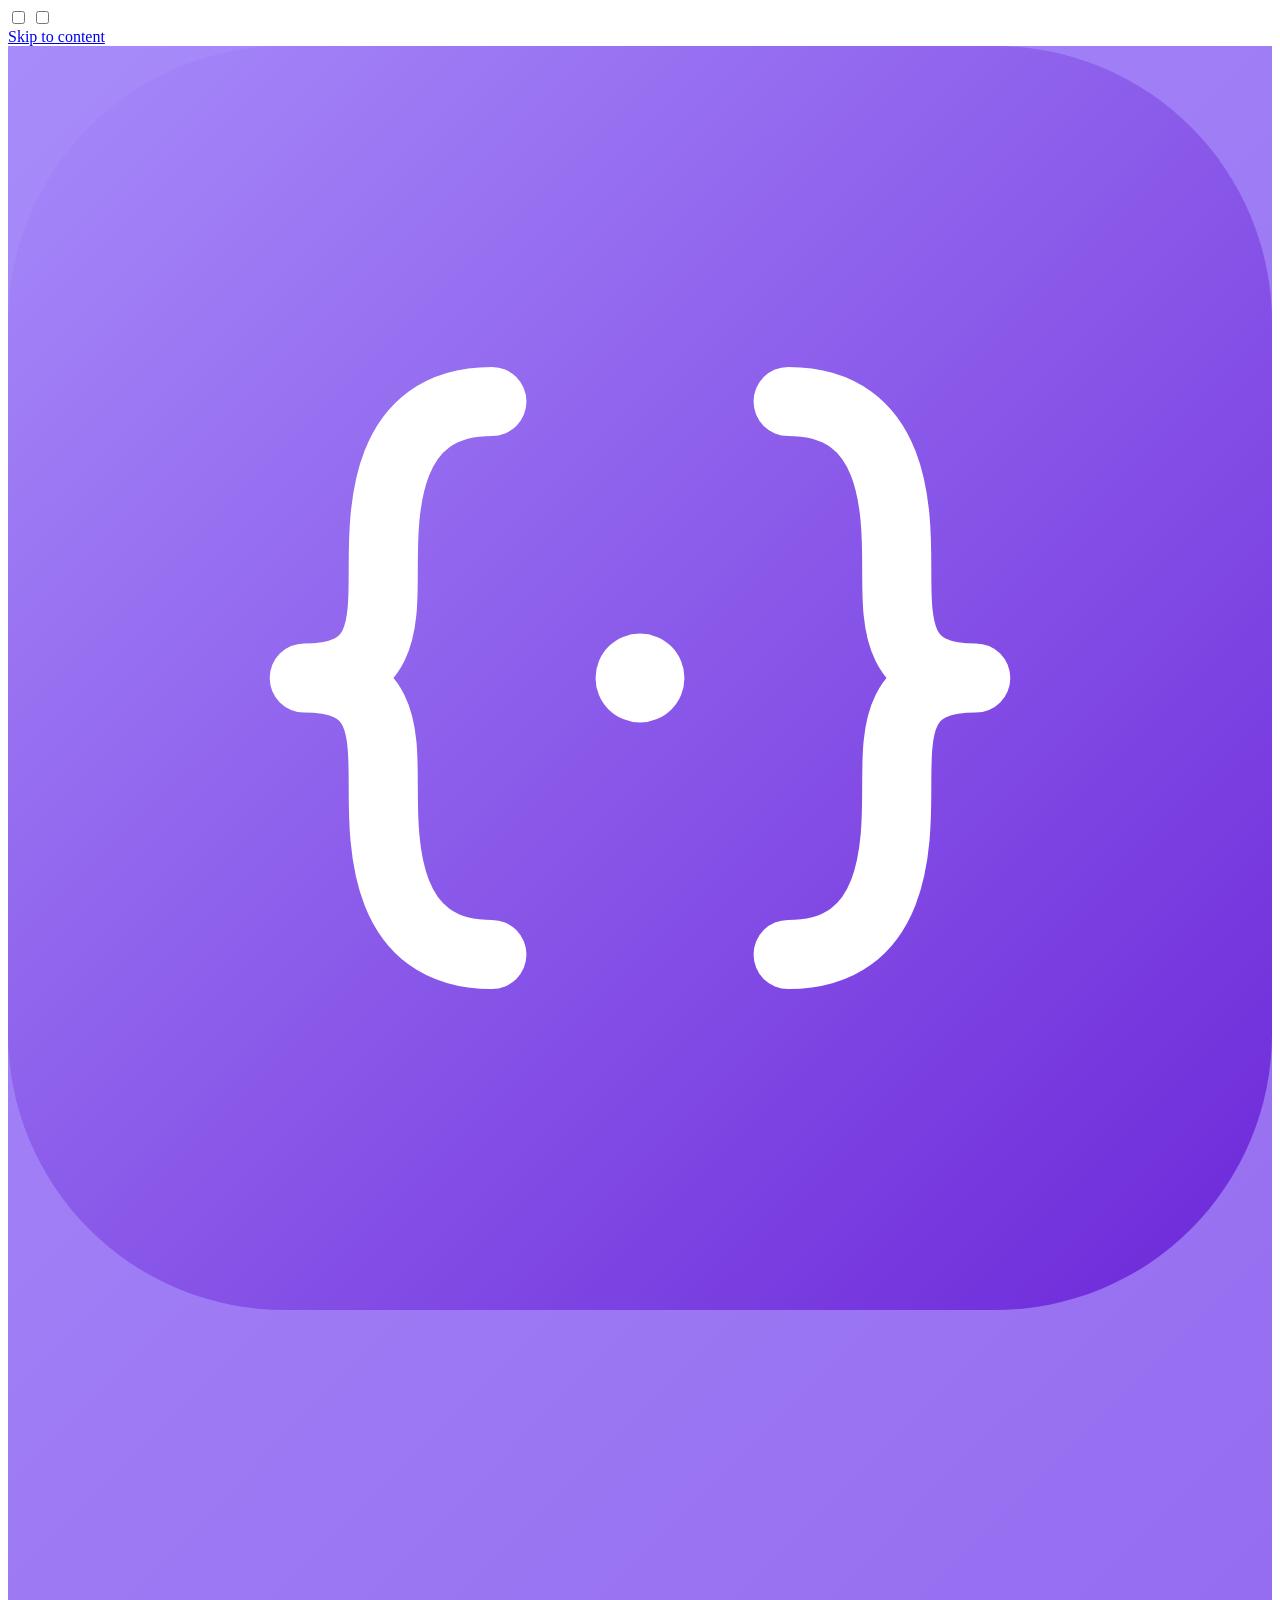
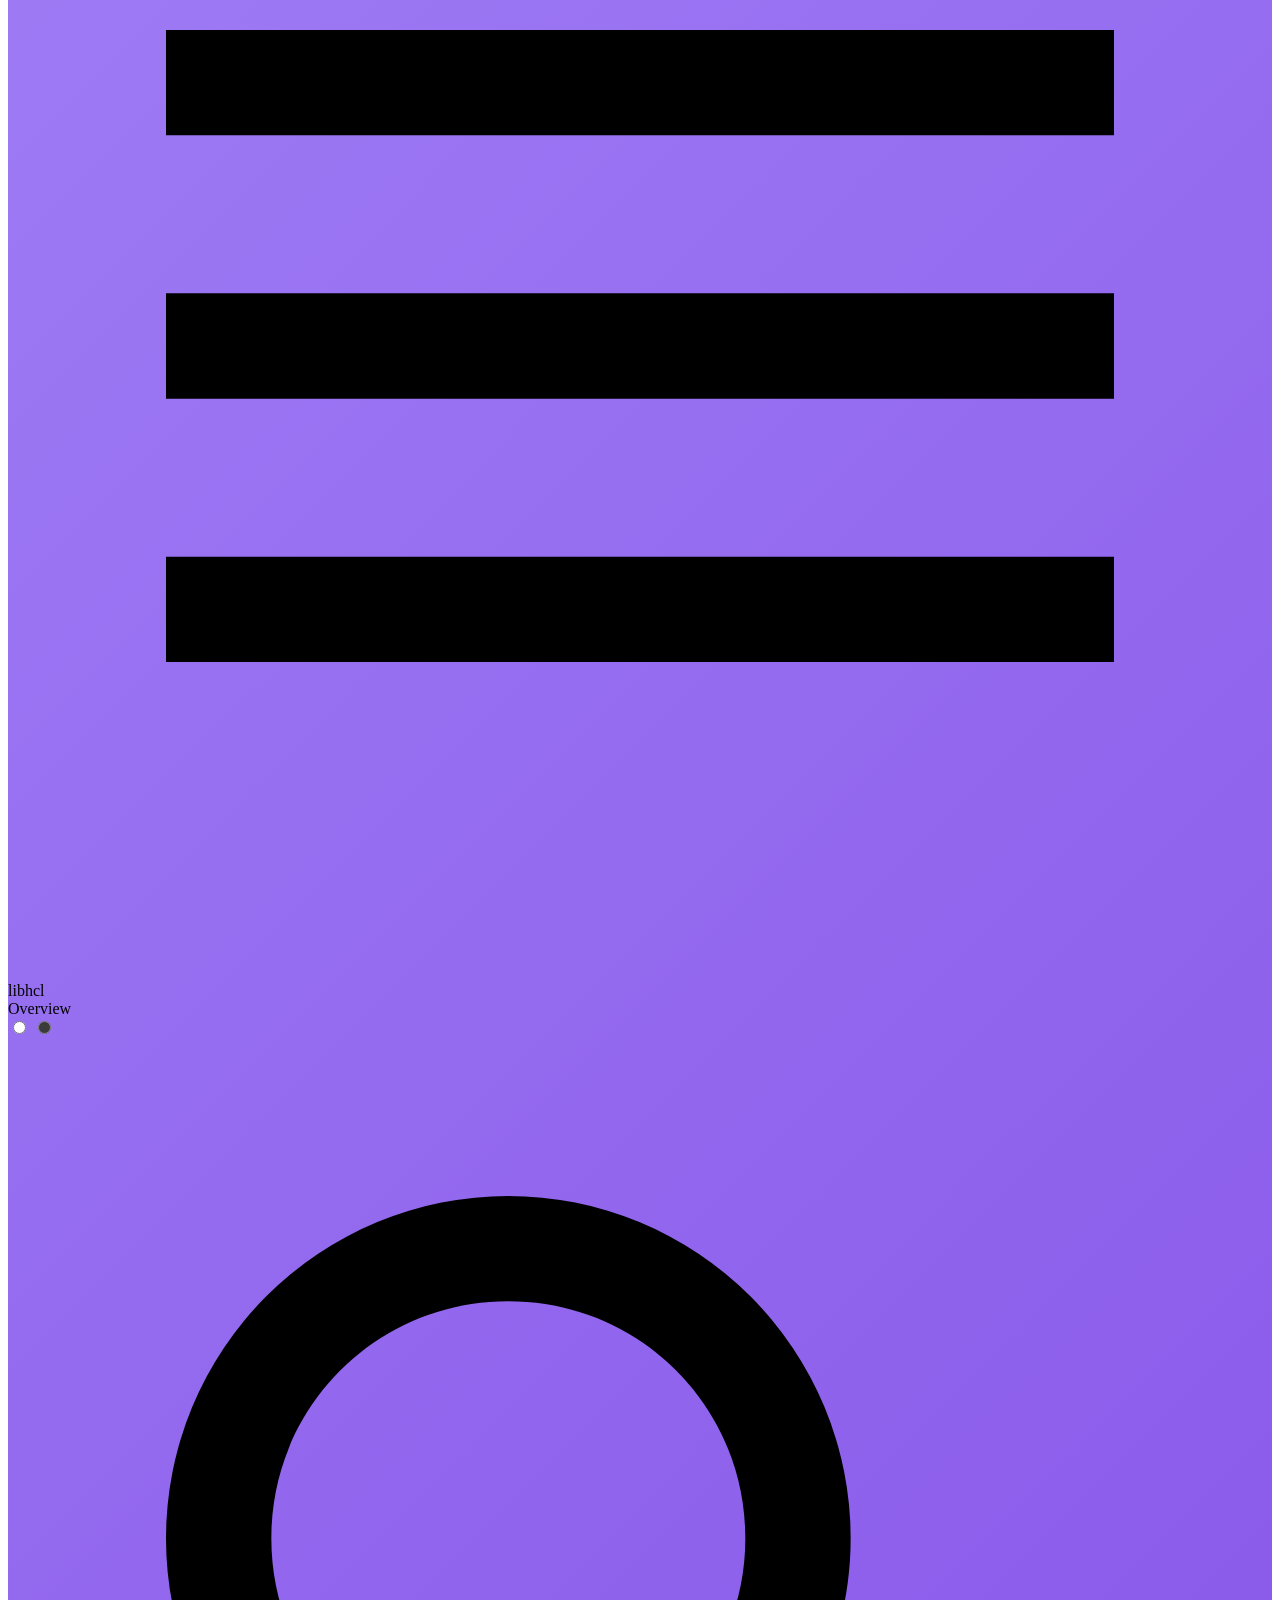
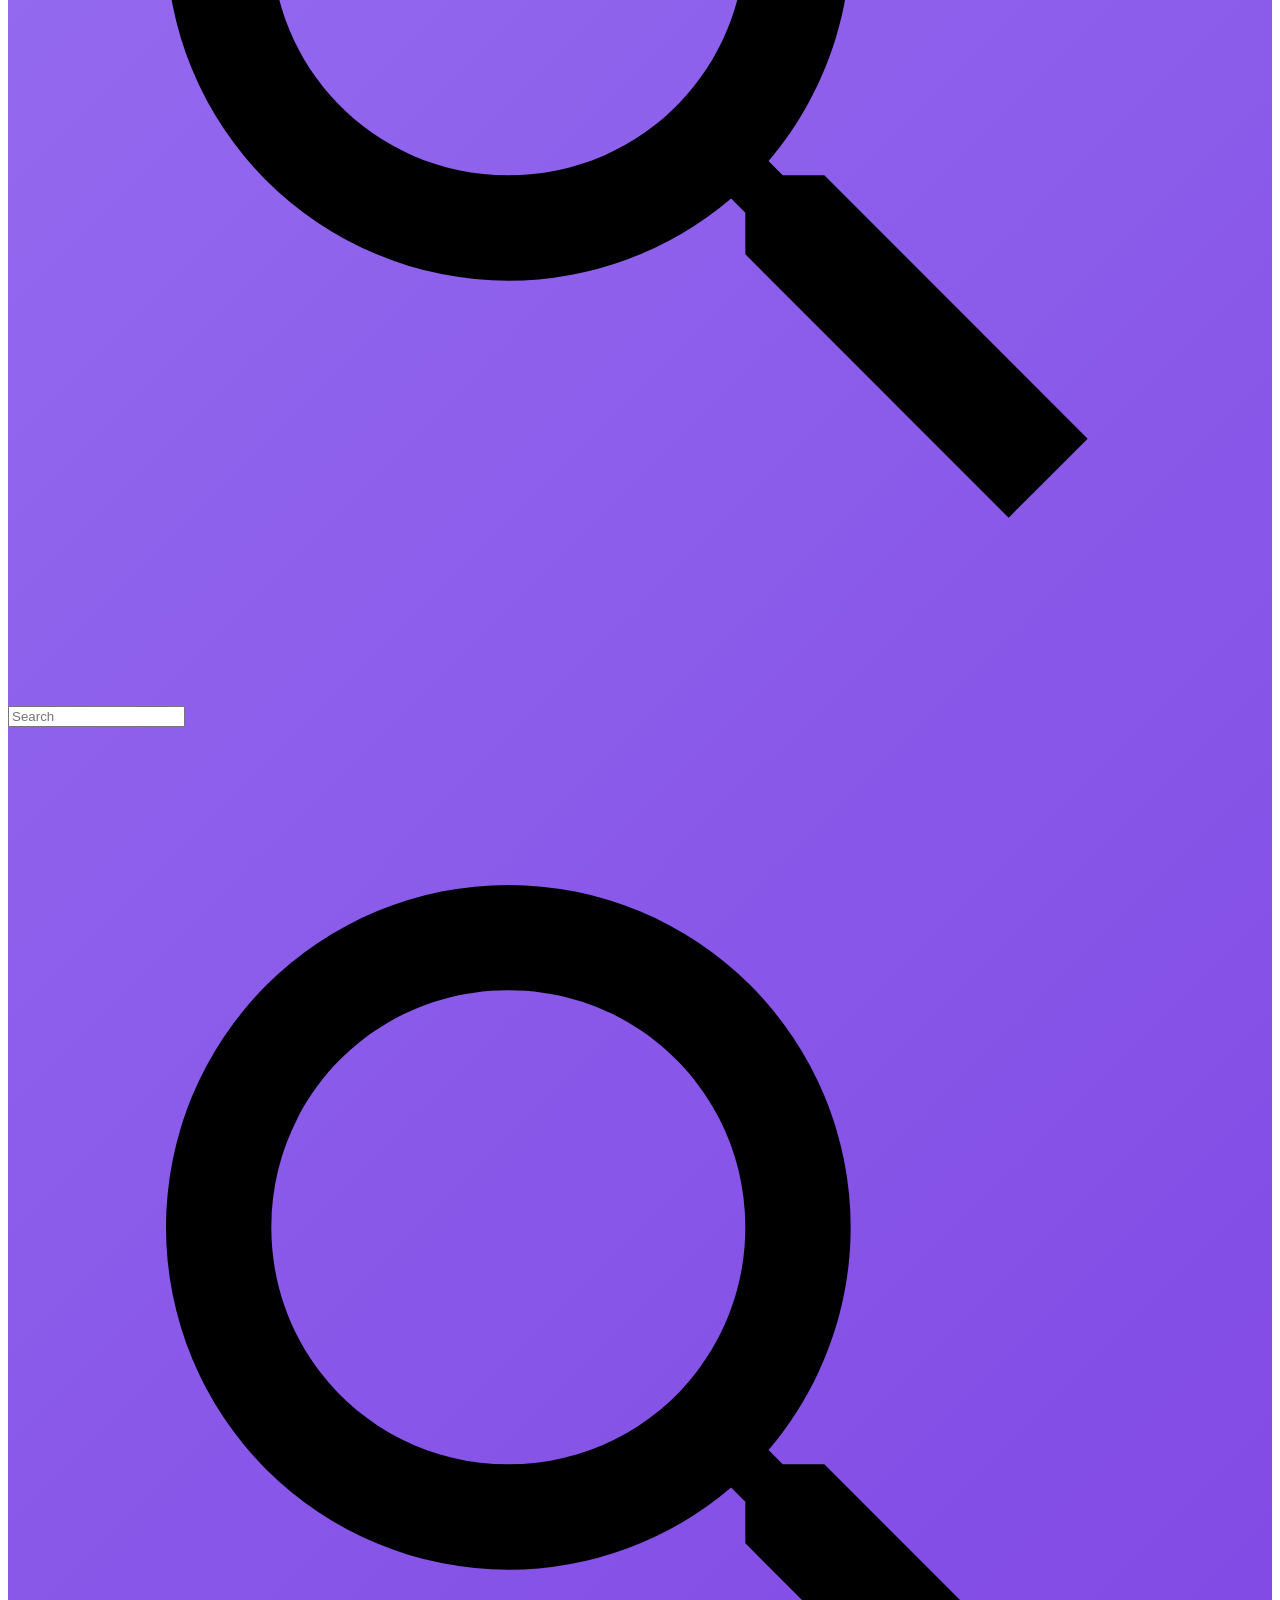
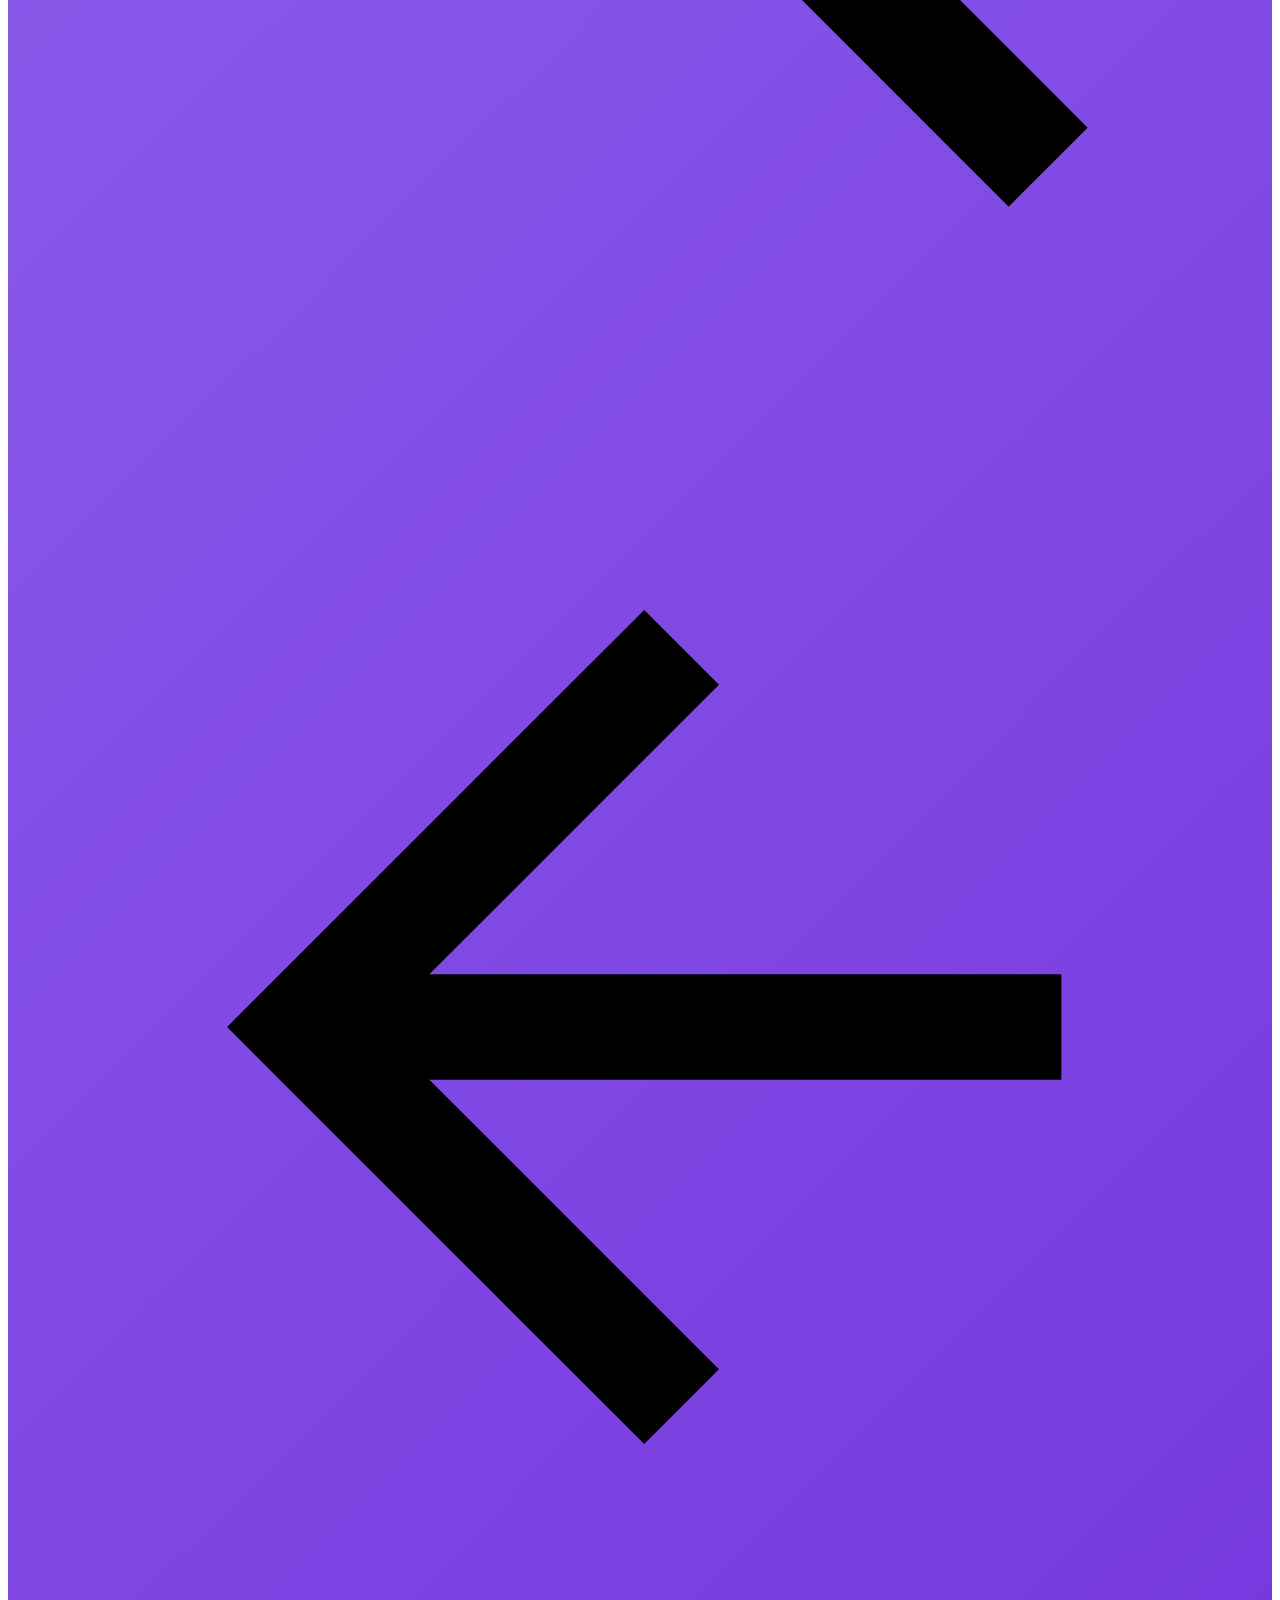
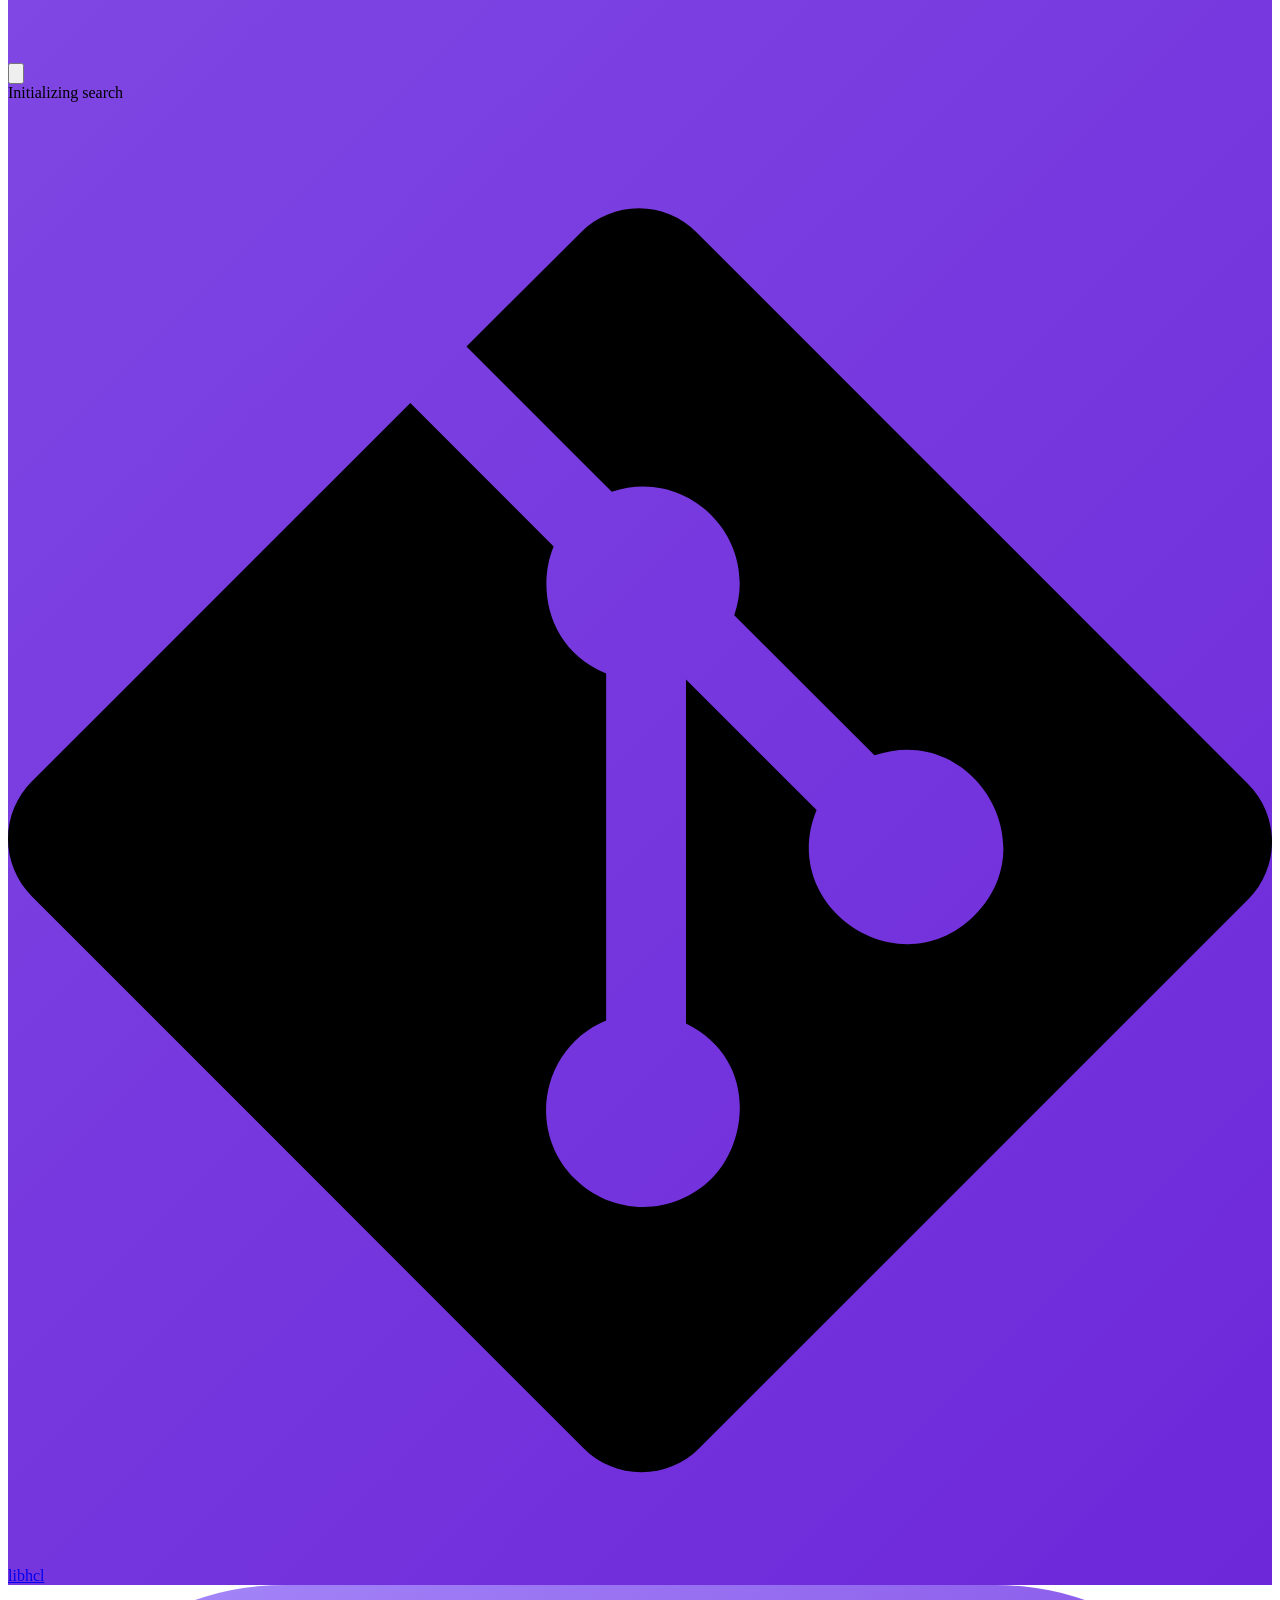
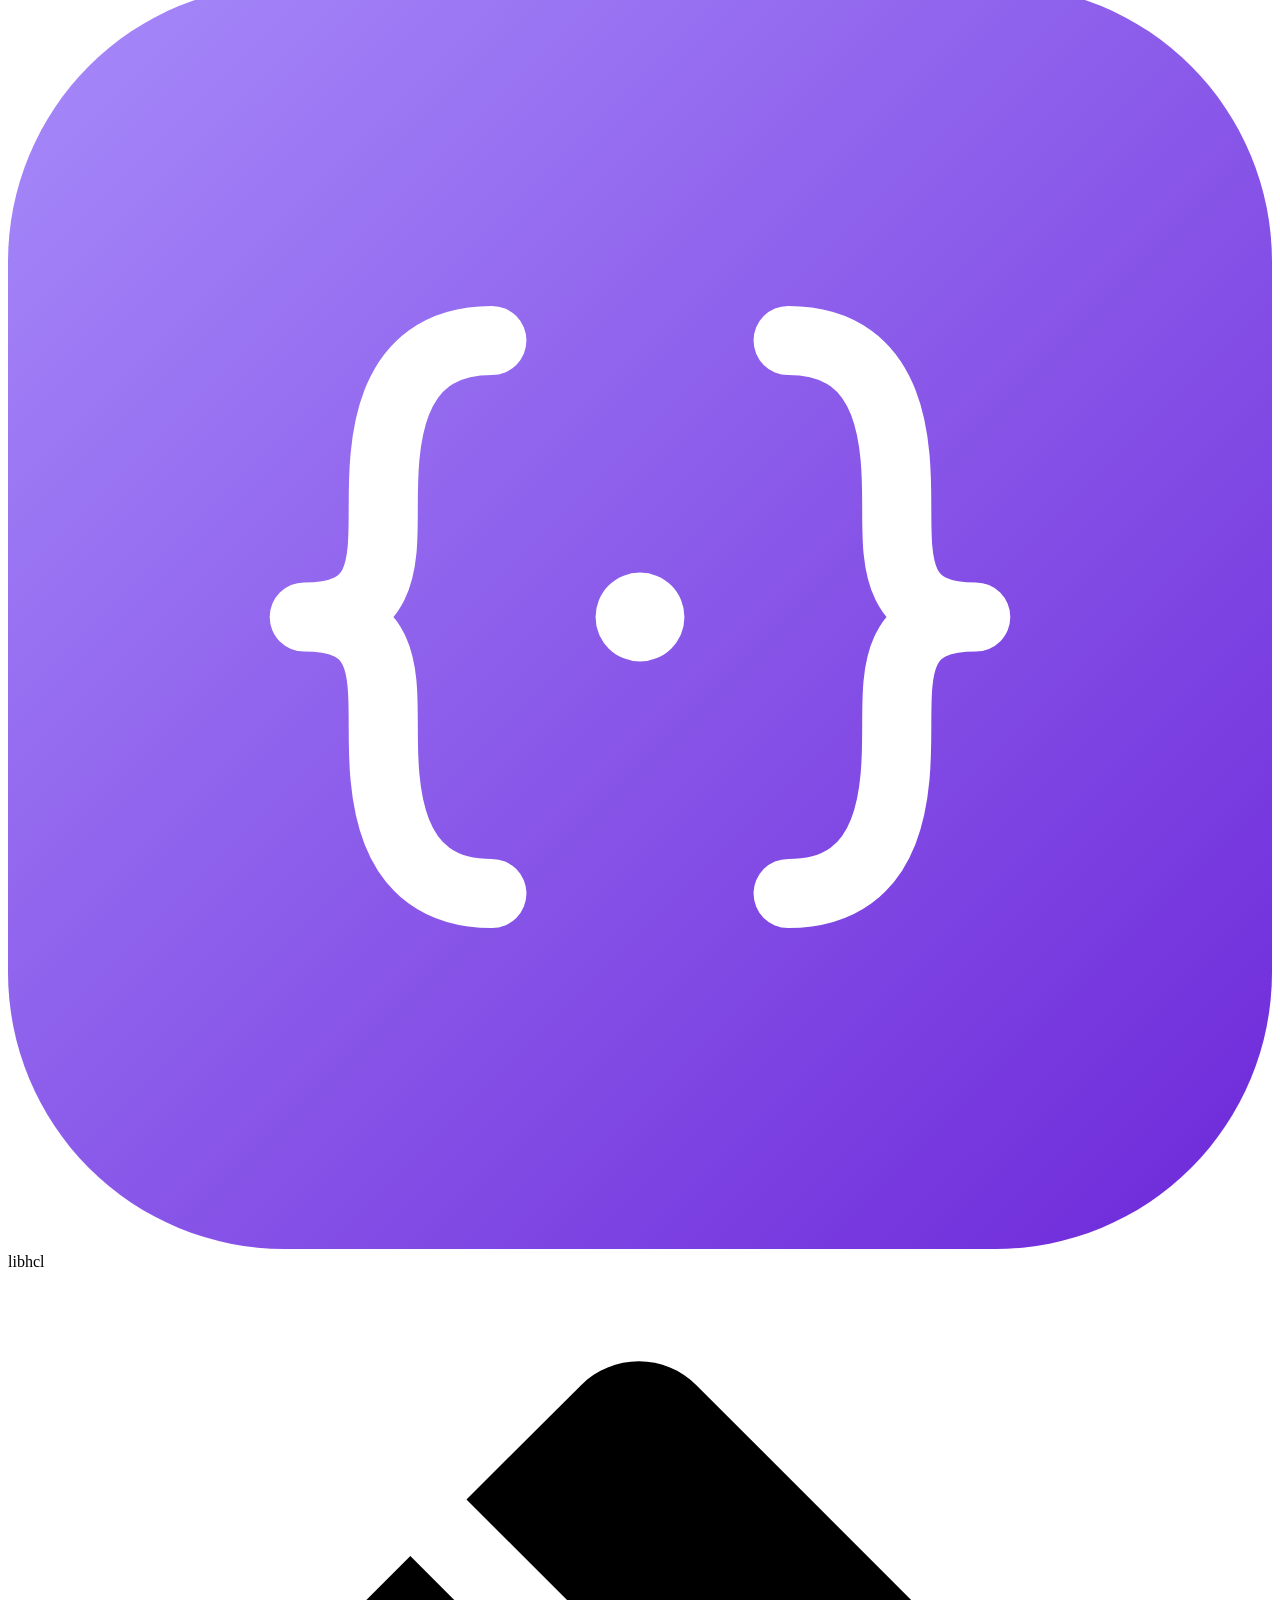
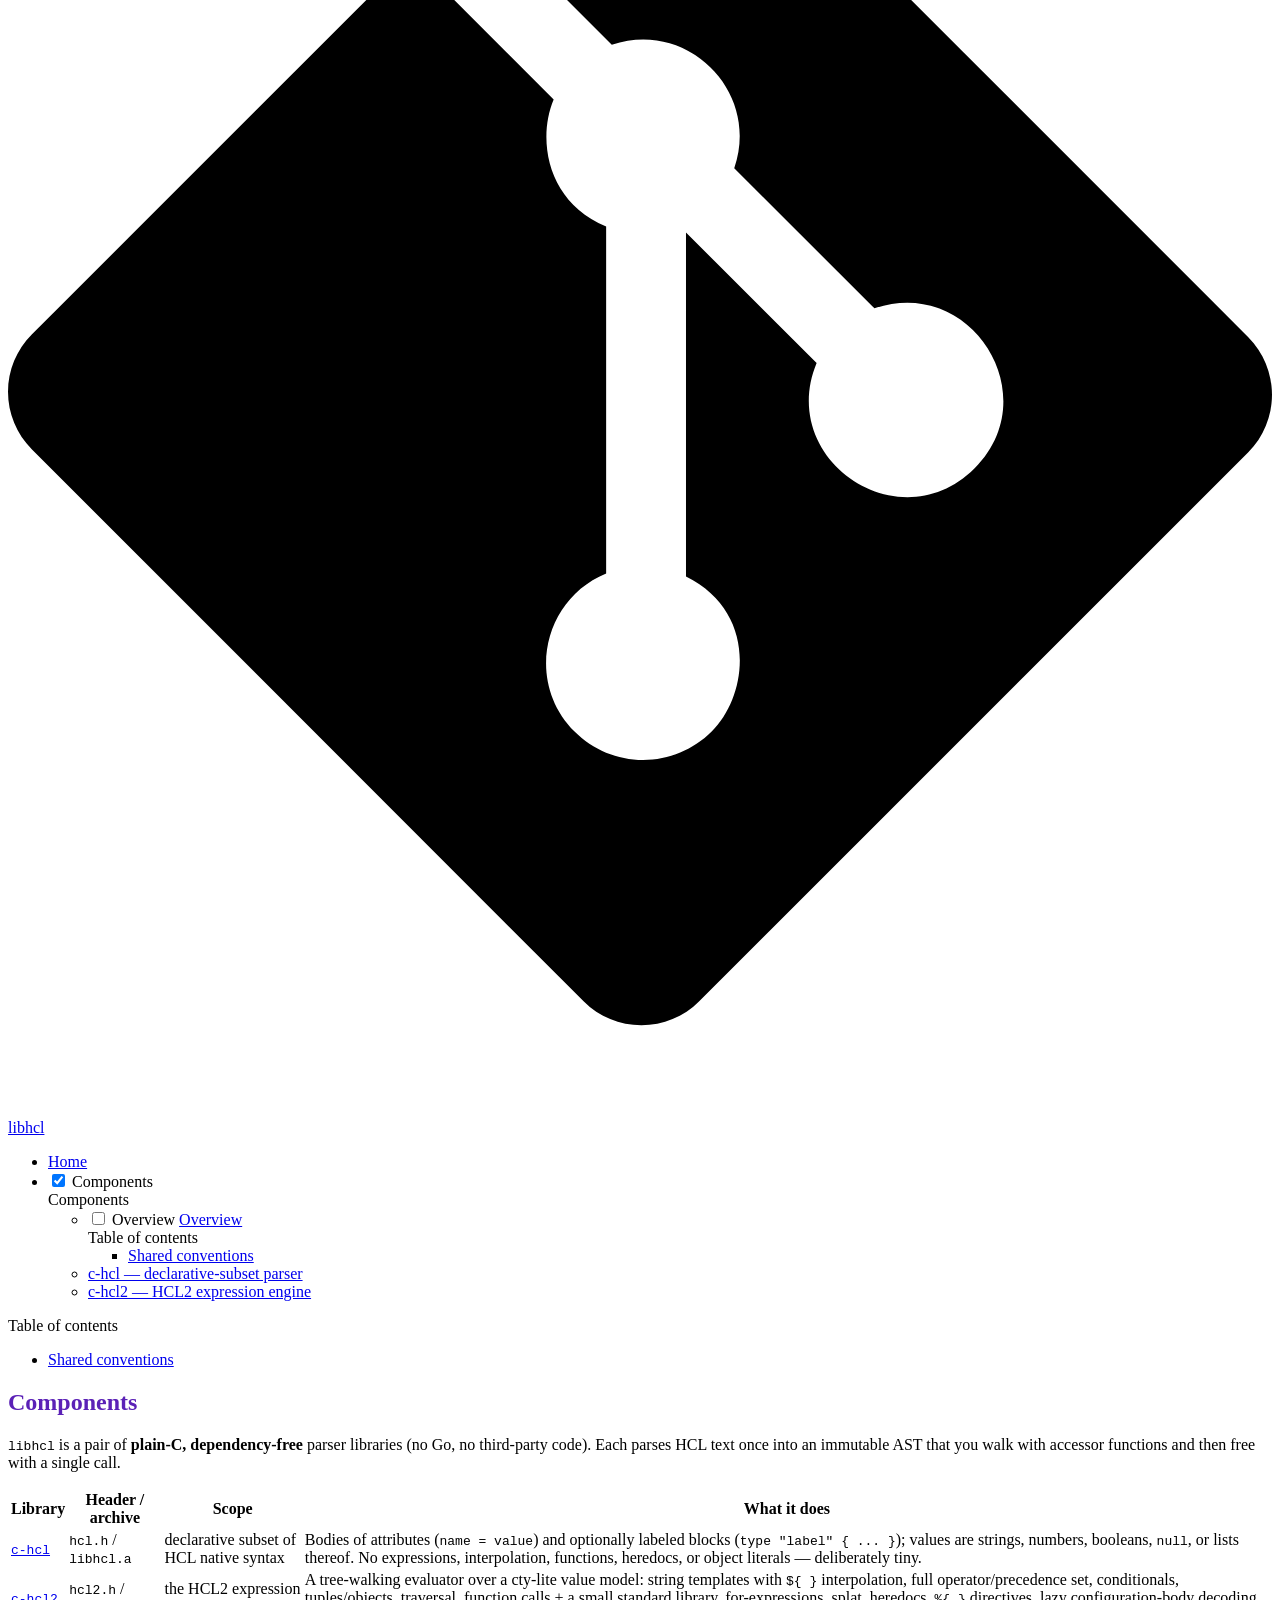
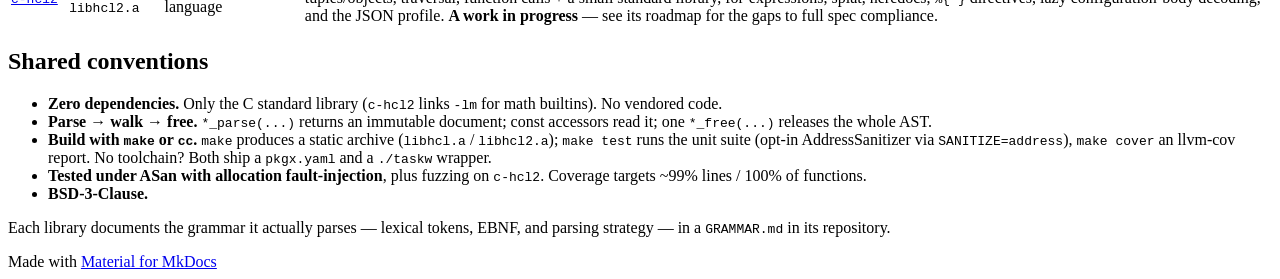
==== 0.1/components/index.html @ 11e5ba1f "Deployed 5c5cd14 to 0.1 with MkDocs 1.6.1 and mike 2.2.0" ====
<!doctype html>
<html lang="en" class="no-js">
  <head>
    
      <meta charset="utf-8">
      <meta name="viewport" content="width=device-width,initial-scale=1">
      
        <meta name="description" content="HCL parsers written in C — a tiny zero-dependency parser for the declarative HCL subset, and a from-scratch HCL2 expression engine. BSD-3, no third-party code.">
      
      
      
        <link rel="canonical" href="https://libhcl.github.io/docs/0.1/components/">
      
      
        <link rel="prev" href="..">
      
      
        <link rel="next" href="c-hcl/">
      
      
        
      
      
      <link rel="icon" href="../assets/logo.svg">
      <meta name="generator" content="mkdocs-1.6.1, mkdocs-material-9.7.6">
    
    
      
        <title>Overview - libhcl</title>
      
    
    
      <link rel="stylesheet" href="../assets/stylesheets/main.484c7ddc.min.css">
      
        
        <link rel="stylesheet" href="../assets/stylesheets/palette.ab4e12ef.min.css">
      
      


    
    
      
    
    
      
        
        
        <link rel="preconnect" href="https://fonts.gstatic.com" crossorigin>
        <link rel="stylesheet" href="https://fonts.googleapis.com/css?family=Roboto:300,300i,400,400i,700,700i%7CRoboto+Mono:400,400i,700,700i&display=fallback">
        <style>:root{--md-text-font:"Roboto";--md-code-font:"Roboto Mono"}</style>
      
    
    
      <link rel="stylesheet" href="../stylesheets/brand.css">
    
    <script>__md_scope=new URL("..",location),__md_hash=e=>[...e].reduce(((e,_)=>(e<<5)-e+_.charCodeAt(0)),0),__md_get=(e,_=localStorage,t=__md_scope)=>JSON.parse(_.getItem(t.pathname+"."+e)),__md_set=(e,_,t=localStorage,a=__md_scope)=>{try{t.setItem(a.pathname+"."+e,JSON.stringify(_))}catch(e){}}</script>
    
      

    
    
  </head>
  
  
    
    
      
    
    
    
    
    <body dir="ltr" data-md-color-scheme="default" data-md-color-primary="custom" data-md-color-accent="custom">
  
    
    <input class="md-toggle" data-md-toggle="drawer" type="checkbox" id="__drawer" autocomplete="off">
    <input class="md-toggle" data-md-toggle="search" type="checkbox" id="__search" autocomplete="off">
    <label class="md-overlay" for="__drawer"></label>
    <div data-md-component="skip">
      
        
        <a href="#components" class="md-skip">
          Skip to content
        </a>
      
    </div>
    <div data-md-component="announce">
      
    </div>
    
      <div data-md-color-scheme="default" data-md-component="outdated" hidden>
        
      </div>
    
    
      

  

<header class="md-header md-header--shadow" data-md-component="header">
  <nav class="md-header__inner md-grid" aria-label="Header">
    <a href=".." title="libhcl" class="md-header__button md-logo" aria-label="libhcl" data-md-component="logo">
      
  <img src="../assets/logo.svg" alt="logo">

    </a>
    <label class="md-header__button md-icon" for="__drawer">
      
      <svg xmlns="http://www.w3.org/2000/svg" viewBox="0 0 24 24"><path d="M3 6h18v2H3zm0 5h18v2H3zm0 5h18v2H3z"/></svg>
    </label>
    <div class="md-header__title" data-md-component="header-title">
      <div class="md-header__ellipsis">
        <div class="md-header__topic">
          <span class="md-ellipsis">
            libhcl
          </span>
        </div>
        <div class="md-header__topic" data-md-component="header-topic">
          <span class="md-ellipsis">
            
              Overview
            
          </span>
        </div>
      </div>
    </div>
    
      
        <form class="md-header__option" data-md-component="palette">
  
    
    
    
    <input class="md-option" data-md-color-media="(prefers-color-scheme: light)" data-md-color-scheme="default" data-md-color-primary="custom" data-md-color-accent="custom"  aria-label="Dark mode"  type="radio" name="__palette" id="__palette_0">
    
      <label class="md-header__button md-icon" title="Dark mode" for="__palette_1" hidden>
        <svg xmlns="http://www.w3.org/2000/svg" viewBox="0 0 24 24"><path d="m17.75 4.09-2.53 1.94.91 3.06-2.63-1.81-2.63 1.81.91-3.06-2.53-1.94L12.44 4l1.06-3 1.06 3zm3.5 6.91-1.64 1.25.59 1.98-1.7-1.17-1.7 1.17.59-1.98L15.75 11l2.06-.05L18.5 9l.69 1.95zm-2.28 4.95c.83-.08 1.72 1.1 1.19 1.85-.32.45-.66.87-1.08 1.27C15.17 23 8.84 23 4.94 19.07c-3.91-3.9-3.91-10.24 0-14.14.4-.4.82-.76 1.27-1.08.75-.53 1.93.36 1.85 1.19-.27 2.86.69 5.83 2.89 8.02a9.96 9.96 0 0 0 8.02 2.89m-1.64 2.02a12.08 12.08 0 0 1-7.8-3.47c-2.17-2.19-3.33-5-3.49-7.82-2.81 3.14-2.7 7.96.31 10.98 3.02 3.01 7.84 3.12 10.98.31"/></svg>
      </label>
    
  
    
    
    
    <input class="md-option" data-md-color-media="(prefers-color-scheme: dark)" data-md-color-scheme="slate" data-md-color-primary="custom" data-md-color-accent="custom"  aria-label="Light mode"  type="radio" name="__palette" id="__palette_1">
    
      <label class="md-header__button md-icon" title="Light mode" for="__palette_0" hidden>
        <svg xmlns="http://www.w3.org/2000/svg" viewBox="0 0 24 24"><path d="M12 7a5 5 0 0 1 5 5 5 5 0 0 1-5 5 5 5 0 0 1-5-5 5 5 0 0 1 5-5m0 2a3 3 0 0 0-3 3 3 3 0 0 0 3 3 3 3 0 0 0 3-3 3 3 0 0 0-3-3m0-7 2.39 3.42C13.65 5.15 12.84 5 12 5s-1.65.15-2.39.42zM3.34 7l4.16-.35A7.2 7.2 0 0 0 5.94 8.5c-.44.74-.69 1.5-.83 2.29zm.02 10 1.76-3.77a7.131 7.131 0 0 0 2.38 4.14zM20.65 7l-1.77 3.79a7.02 7.02 0 0 0-2.38-4.15zm-.01 10-4.14.36c.59-.51 1.12-1.14 1.54-1.86.42-.73.69-1.5.83-2.29zM12 22l-2.41-3.44c.74.27 1.55.44 2.41.44.82 0 1.63-.17 2.37-.44z"/></svg>
      </label>
    
  
</form>
      
    
    
      <script>var palette=__md_get("__palette");if(palette&&palette.color){if("(prefers-color-scheme)"===palette.color.media){var media=matchMedia("(prefers-color-scheme: light)"),input=document.querySelector(media.matches?"[data-md-color-media='(prefers-color-scheme: light)']":"[data-md-color-media='(prefers-color-scheme: dark)']");palette.color.media=input.getAttribute("data-md-color-media"),palette.color.scheme=input.getAttribute("data-md-color-scheme"),palette.color.primary=input.getAttribute("data-md-color-primary"),palette.color.accent=input.getAttribute("data-md-color-accent")}for(var[key,value]of Object.entries(palette.color))document.body.setAttribute("data-md-color-"+key,value)}</script>
    
    
    
      
      
        <label class="md-header__button md-icon" for="__search">
          
          <svg xmlns="http://www.w3.org/2000/svg" viewBox="0 0 24 24"><path d="M9.5 3A6.5 6.5 0 0 1 16 9.5c0 1.61-.59 3.09-1.56 4.23l.27.27h.79l5 5-1.5 1.5-5-5v-.79l-.27-.27A6.52 6.52 0 0 1 9.5 16 6.5 6.5 0 0 1 3 9.5 6.5 6.5 0 0 1 9.5 3m0 2C7 5 5 7 5 9.5S7 14 9.5 14 14 12 14 9.5 12 5 9.5 5"/></svg>
        </label>
        <div class="md-search" data-md-component="search" role="dialog">
  <label class="md-search__overlay" for="__search"></label>
  <div class="md-search__inner" role="search">
    <form class="md-search__form" name="search">
      <input type="text" class="md-search__input" name="query" aria-label="Search" placeholder="Search" autocapitalize="off" autocorrect="off" autocomplete="off" spellcheck="false" data-md-component="search-query" required>
      <label class="md-search__icon md-icon" for="__search">
        
        <svg xmlns="http://www.w3.org/2000/svg" viewBox="0 0 24 24"><path d="M9.5 3A6.5 6.5 0 0 1 16 9.5c0 1.61-.59 3.09-1.56 4.23l.27.27h.79l5 5-1.5 1.5-5-5v-.79l-.27-.27A6.52 6.52 0 0 1 9.5 16 6.5 6.5 0 0 1 3 9.5 6.5 6.5 0 0 1 9.5 3m0 2C7 5 5 7 5 9.5S7 14 9.5 14 14 12 14 9.5 12 5 9.5 5"/></svg>
        
        <svg xmlns="http://www.w3.org/2000/svg" viewBox="0 0 24 24"><path d="M20 11v2H8l5.5 5.5-1.42 1.42L4.16 12l7.92-7.92L13.5 5.5 8 11z"/></svg>
      </label>
      <nav class="md-search__options" aria-label="Search">
        
        <button type="reset" class="md-search__icon md-icon" title="Clear" aria-label="Clear" tabindex="-1">
          
          <svg xmlns="http://www.w3.org/2000/svg" viewBox="0 0 24 24"><path d="M19 6.41 17.59 5 12 10.59 6.41 5 5 6.41 10.59 12 5 17.59 6.41 19 12 13.41 17.59 19 19 17.59 13.41 12z"/></svg>
        </button>
      </nav>
      
        <div class="md-search__suggest" data-md-component="search-suggest"></div>
      
    </form>
    <div class="md-search__output">
      <div class="md-search__scrollwrap" tabindex="0" data-md-scrollfix>
        <div class="md-search-result" data-md-component="search-result">
          <div class="md-search-result__meta">
            Initializing search
          </div>
          <ol class="md-search-result__list" role="presentation"></ol>
        </div>
      </div>
    </div>
  </div>
</div>
      
    
    
      <div class="md-header__source">
        <a href="https://github.com/libhcl" title="Go to repository" class="md-source" data-md-component="source">
  <div class="md-source__icon md-icon">
    
    <svg xmlns="http://www.w3.org/2000/svg" viewBox="0 0 448 512"><!--! Font Awesome Free 7.1.0 by @fontawesome - https://fontawesome.com License - https://fontawesome.com/license/free (Icons: CC BY 4.0, Fonts: SIL OFL 1.1, Code: MIT License) Copyright 2025 Fonticons, Inc.--><path d="M439.6 236.1 244 40.5c-5.4-5.5-12.8-8.5-20.4-8.5s-15 3-20.4 8.4L162.5 81l51.5 51.5c27.1-9.1 52.7 16.8 43.4 43.7l49.7 49.7c34.2-11.8 61.2 31 35.5 56.7-26.5 26.5-70.2-2.9-56-37.3L240.3 199v121.9c25.3 12.5 22.3 41.8 9.1 55-6.4 6.4-15.2 10.1-24.3 10.1s-17.8-3.6-24.3-10.1c-17.6-17.6-11.1-46.9 11.2-56v-123c-20.8-8.5-24.6-30.7-18.6-45L142.6 101 8.5 235.1C3 240.6 0 247.9 0 255.5s3 15 8.5 20.4l195.6 195.7c5.4 5.4 12.7 8.4 20.4 8.4s15-3 20.4-8.4l194.7-194.7c5.4-5.4 8.4-12.8 8.4-20.4s-3-15-8.4-20.4"/></svg>
  </div>
  <div class="md-source__repository">
    libhcl
  </div>
</a>
      </div>
    
  </nav>
  
</header>
    
    <div class="md-container" data-md-component="container">
      
      
        
          
        
      
      <main class="md-main" data-md-component="main">
        <div class="md-main__inner md-grid">
          
            
              
              <div class="md-sidebar md-sidebar--primary" data-md-component="sidebar" data-md-type="navigation" >
                <div class="md-sidebar__scrollwrap">
                  <div class="md-sidebar__inner">
                    



<nav class="md-nav md-nav--primary" aria-label="Navigation" data-md-level="0">
  <label class="md-nav__title" for="__drawer">
    <a href=".." title="libhcl" class="md-nav__button md-logo" aria-label="libhcl" data-md-component="logo">
      
  <img src="../assets/logo.svg" alt="logo">

    </a>
    libhcl
  </label>
  
    <div class="md-nav__source">
      <a href="https://github.com/libhcl" title="Go to repository" class="md-source" data-md-component="source">
  <div class="md-source__icon md-icon">
    
    <svg xmlns="http://www.w3.org/2000/svg" viewBox="0 0 448 512"><!--! Font Awesome Free 7.1.0 by @fontawesome - https://fontawesome.com License - https://fontawesome.com/license/free (Icons: CC BY 4.0, Fonts: SIL OFL 1.1, Code: MIT License) Copyright 2025 Fonticons, Inc.--><path d="M439.6 236.1 244 40.5c-5.4-5.5-12.8-8.5-20.4-8.5s-15 3-20.4 8.4L162.5 81l51.5 51.5c27.1-9.1 52.7 16.8 43.4 43.7l49.7 49.7c34.2-11.8 61.2 31 35.5 56.7-26.5 26.5-70.2-2.9-56-37.3L240.3 199v121.9c25.3 12.5 22.3 41.8 9.1 55-6.4 6.4-15.2 10.1-24.3 10.1s-17.8-3.6-24.3-10.1c-17.6-17.6-11.1-46.9 11.2-56v-123c-20.8-8.5-24.6-30.7-18.6-45L142.6 101 8.5 235.1C3 240.6 0 247.9 0 255.5s3 15 8.5 20.4l195.6 195.7c5.4 5.4 12.7 8.4 20.4 8.4s15-3 20.4-8.4l194.7-194.7c5.4-5.4 8.4-12.8 8.4-20.4s-3-15-8.4-20.4"/></svg>
  </div>
  <div class="md-source__repository">
    libhcl
  </div>
</a>
    </div>
  
  <ul class="md-nav__list" data-md-scrollfix>
    
      
      
  
  
  
  
    <li class="md-nav__item">
      <a href=".." class="md-nav__link">
        
  
  
  <span class="md-ellipsis">
    
  
    Home
  

    
  </span>
  
  

      </a>
    </li>
  

    
      
      
  
  
    
  
  
  
    
    
    
    
      
        
        
      
    
    
    <li class="md-nav__item md-nav__item--active md-nav__item--section md-nav__item--nested">
      
        
        
        <input class="md-nav__toggle md-toggle " type="checkbox" id="__nav_2" checked>
        
          
          <label class="md-nav__link" for="__nav_2" id="__nav_2_label" tabindex="">
            
  
  
  <span class="md-ellipsis">
    
  
    Components
  

    
  </span>
  
  

            <span class="md-nav__icon md-icon"></span>
          </label>
        
        <nav class="md-nav" data-md-level="1" aria-labelledby="__nav_2_label" aria-expanded="true">
          <label class="md-nav__title" for="__nav_2">
            <span class="md-nav__icon md-icon"></span>
            
  
    Components
  

          </label>
          <ul class="md-nav__list" data-md-scrollfix>
            
              
                
  
  
    
  
  
  
    <li class="md-nav__item md-nav__item--active">
      
      <input class="md-nav__toggle md-toggle" type="checkbox" id="__toc">
      
      
        
      
      
        <label class="md-nav__link md-nav__link--active" for="__toc">
          
  
  
  <span class="md-ellipsis">
    
  
    Overview
  

    
  </span>
  
  

          <span class="md-nav__icon md-icon"></span>
        </label>
      
      <a href="./" class="md-nav__link md-nav__link--active">
        
  
  
  <span class="md-ellipsis">
    
  
    Overview
  

    
  </span>
  
  

      </a>
      
        

<nav class="md-nav md-nav--secondary" aria-label="Table of contents">
  
  
  
    
  
  
    <label class="md-nav__title" for="__toc">
      <span class="md-nav__icon md-icon"></span>
      Table of contents
    </label>
    <ul class="md-nav__list" data-md-component="toc" data-md-scrollfix>
      
        <li class="md-nav__item">
  <a href="#shared-conventions" class="md-nav__link">
    <span class="md-ellipsis">
      
        Shared conventions
      
    </span>
  </a>
  
</li>
      
    </ul>
  
</nav>
      
    </li>
  

              
            
              
                
  
  
  
  
    <li class="md-nav__item">
      <a href="c-hcl/" class="md-nav__link">
        
  
  
  <span class="md-ellipsis">
    
  
    c-hcl — declarative-subset parser
  

    
  </span>
  
  

      </a>
    </li>
  

              
            
              
                
  
  
  
  
    <li class="md-nav__item">
      <a href="c-hcl2/" class="md-nav__link">
        
  
  
  <span class="md-ellipsis">
    
  
    c-hcl2 — HCL2 expression engine
  

    
  </span>
  
  

      </a>
    </li>
  

              
            
          </ul>
        </nav>
      
    </li>
  

    
  </ul>
</nav>
                  </div>
                </div>
              </div>
            
            
              
              <div class="md-sidebar md-sidebar--secondary" data-md-component="sidebar" data-md-type="toc" >
                <div class="md-sidebar__scrollwrap">
                  <div class="md-sidebar__inner">
                    

<nav class="md-nav md-nav--secondary" aria-label="Table of contents">
  
  
  
    
  
  
    <label class="md-nav__title" for="__toc">
      <span class="md-nav__icon md-icon"></span>
      Table of contents
    </label>
    <ul class="md-nav__list" data-md-component="toc" data-md-scrollfix>
      
        <li class="md-nav__item">
  <a href="#shared-conventions" class="md-nav__link">
    <span class="md-ellipsis">
      
        Shared conventions
      
    </span>
  </a>
  
</li>
      
    </ul>
  
</nav>
                  </div>
                </div>
              </div>
            
          
          
            <div class="md-content" data-md-component="content">
              
              <article class="md-content__inner md-typeset">
                
                  



<h1 id="components">Components</h1>
<p><code>libhcl</code> is a pair of <strong>plain-C, dependency-free</strong> parser libraries (no Go, no
third-party code). Each parses HCL text once into an immutable AST that you walk
with accessor functions and then free with a single call.</p>
<table>
<thead>
<tr>
<th>Library</th>
<th>Header / archive</th>
<th>Scope</th>
<th>What it does</th>
</tr>
</thead>
<tbody>
<tr>
<td><a href="c-hcl/"><code>c-hcl</code></a></td>
<td><code>hcl.h</code> / <code>libhcl.a</code></td>
<td>declarative subset of HCL native syntax</td>
<td>Bodies of attributes (<code>name = value</code>) and optionally labeled blocks (<code>type "label" { ... }</code>); values are strings, numbers, booleans, <code>null</code>, or lists thereof. No expressions, interpolation, functions, heredocs, or object literals — deliberately tiny.</td>
</tr>
<tr>
<td><a href="c-hcl2/"><code>c-hcl2</code></a></td>
<td><code>hcl2.h</code> / <code>libhcl2.a</code></td>
<td>the HCL2 expression language</td>
<td>A tree-walking evaluator over a cty-lite value model: string templates with <code>${ }</code> interpolation, full operator/precedence set, conditionals, tuples/objects, traversal, function calls + a small standard library, for-expressions, splat, heredocs, <code>%{ }</code> directives, lazy configuration-body decoding, and the JSON profile. <strong>A work in progress</strong> — see its roadmap for the gaps to full spec compliance.</td>
</tr>
</tbody>
</table>
<h2 id="shared-conventions">Shared conventions</h2>
<ul>
<li><strong>Zero dependencies.</strong> Only the C standard library (<code>c-hcl2</code> links <code>-lm</code> for
  math builtins). No vendored code.</li>
<li><strong>Parse → walk → free.</strong> <code>*_parse(...)</code> returns an immutable document; const
  accessors read it; one <code>*_free(...)</code> releases the whole AST.</li>
<li><strong>Build with <code>make</code> or <code>cc</code>.</strong> <code>make</code> produces a static archive
  (<code>libhcl.a</code> / <code>libhcl2.a</code>); <code>make test</code> runs the unit suite (opt-in
  AddressSanitizer via <code>SANITIZE=address</code>), <code>make cover</code> an llvm-cov report.
  No toolchain? Both ship a <code>pkgx.yaml</code> and a <code>./taskw</code> wrapper.</li>
<li><strong>Tested under ASan with allocation fault-injection</strong>, plus fuzzing on
  <code>c-hcl2</code>. Coverage targets ~99% lines / 100% of functions.</li>
<li><strong>BSD-3-Clause.</strong></li>
</ul>
<p>Each library documents the grammar it actually parses — lexical tokens, EBNF,
and parsing strategy — in a <code>GRAMMAR.md</code> in its repository.</p>












                
              </article>
            </div>
          
          
<script>var target=document.getElementById(location.hash.slice(1));target&&target.name&&(target.checked=target.name.startsWith("__tabbed_"))</script>
        </div>
        
          <button type="button" class="md-top md-icon" data-md-component="top" hidden>
  
  <svg xmlns="http://www.w3.org/2000/svg" viewBox="0 0 24 24"><path d="M13 20h-2V8l-5.5 5.5-1.42-1.42L12 4.16l7.92 7.92-1.42 1.42L13 8z"/></svg>
  Back to top
</button>
        
      </main>
      
        <footer class="md-footer">
  
  <div class="md-footer-meta md-typeset">
    <div class="md-footer-meta__inner md-grid">
      <div class="md-copyright">
  
  
    Made with
    <a href="https://squidfunk.github.io/mkdocs-material/" target="_blank" rel="noopener">
      Material for MkDocs
    </a>
  
</div>
      
    </div>
  </div>
</footer>
      
    </div>
    <div class="md-dialog" data-md-component="dialog">
      <div class="md-dialog__inner md-typeset"></div>
    </div>
    
    
    
      
      
      <script id="__config" type="application/json">{"annotate": null, "base": "..", "features": ["navigation.sections", "navigation.top", "content.code.copy", "search.suggest"], "search": "../assets/javascripts/workers/search.2c215733.min.js", "tags": null, "translations": {"clipboard.copied": "Copied to clipboard", "clipboard.copy": "Copy to clipboard", "search.result.more.one": "1 more on this page", "search.result.more.other": "# more on this page", "search.result.none": "No matching documents", "search.result.one": "1 matching document", "search.result.other": "# matching documents", "search.result.placeholder": "Type to start searching", "search.result.term.missing": "Missing", "select.version": "Select version"}, "version": {"provider": "mike"}}</script>
    
    
      <script src="../assets/javascripts/bundle.79ae519e.min.js"></script>
      
    
  </body>
</html>
---- 0.1/assets/stylesheets/main.484c7ddc.min.css ----
@charset "UTF-8";html{-webkit-text-size-adjust:none;-moz-text-size-adjust:none;text-size-adjust:none;box-sizing:border-box}*,:after,:before{box-sizing:inherit}@media (prefers-reduced-motion){*,:after,:before{transition:none!important}}body{margin:0}a,button,input,label{-webkit-tap-highlight-color:transparent}a{color:inherit;text-decoration:none}hr{border:0;box-sizing:initial;display:block;height:.05rem;overflow:visible;padding:0}small{font-size:80%}sub,sup{line-height:1em}img{border-style:none}table{border-collapse:initial;border-spacing:0}td,th{font-weight:400;vertical-align:top}button{background:#0000;border:0;font-family:inherit;font-size:inherit;margin:0;padding:0}input{border:0;outline:none}:root{--md-primary-fg-color:#4051b5;--md-primary-fg-color--light:#5d6cc0;--md-primary-fg-color--dark:#303fa1;--md-primary-bg-color:#fff;--md-primary-bg-color--light:#ffffffb3;--md-accent-fg-color:#526cfe;--md-accent-fg-color--transparent:#526cfe1a;--md-accent-bg-color:#fff;--md-accent-bg-color--light:#ffffffb3}[data-md-color-scheme=default]{color-scheme:light}[data-md-color-scheme=default] img[src$="#gh-dark-mode-only"],[data-md-color-scheme=default] img[src$="#only-dark"]{display:none}:root,[data-md-color-scheme=default]{--md-hue:225deg;--md-default-fg-color:#000000de;--md-default-fg-color--light:#0000008a;--md-default-fg-color--lighter:#00000052;--md-default-fg-color--lightest:#00000012;--md-default-bg-color:#fff;--md-default-bg-color--light:#ffffffb3;--md-default-bg-color--lighter:#ffffff4d;--md-default-bg-color--lightest:#ffffff1f;--md-code-fg-color:#36464e;--md-code-bg-color:#f5f5f5;--md-code-bg-color--light:#f5f5f5b3;--md-code-bg-color--lighter:#f5f5f54d;--md-code-hl-color:#4287ff;--md-code-hl-color--light:#4287ff1a;--md-code-hl-number-color:#d52a2a;--md-code-hl-special-color:#db1457;--md-code-hl-function-color:#a846b9;--md-code-hl-constant-color:#6e59d9;--md-code-hl-keyword-color:#3f6ec6;--md-code-hl-string-color:#1c7d4d;--md-code-hl-name-color:var(--md-code-fg-color);--md-code-hl-operator-color:var(--md-default-fg-color--light);--md-code-hl-punctuation-color:var(--md-default-fg-color--light);--md-code-hl-comment-color:var(--md-default-fg-color--light);--md-code-hl-generic-color:var(--md-default-fg-color--light);--md-code-hl-variable-color:var(--md-default-fg-color--light);--md-typeset-color:var(--md-default-fg-color);--md-typeset-a-color:var(--md-primary-fg-color);--md-typeset-del-color:#f5503d26;--md-typeset-ins-color:#0bd57026;--md-typeset-kbd-color:#fafafa;--md-typeset-kbd-accent-color:#fff;--md-typeset-kbd-border-color:#b8b8b8;--md-typeset-mark-color:#ffff0080;--md-typeset-table-color:#0000001f;--md-typeset-table-color--light:rgba(0,0,0,.035);--md-admonition-fg-color:var(--md-default-fg-color);--md-admonition-bg-color:var(--md-default-bg-color);--md-warning-fg-color:#000000de;--md-warning-bg-color:#ff9;--md-footer-fg-color:#fff;--md-footer-fg-color--light:#ffffffb3;--md-footer-fg-color--lighter:#ffffff73;--md-footer-bg-color:#000000de;--md-footer-bg-color--dark:#00000052;--md-shadow-z1:0 0.2rem 0.5rem #0000000d,0 0 0.05rem #0000001a;--md-shadow-z2:0 0.2rem 0.5rem #0000001a,0 0 0.05rem #00000040;--md-shadow-z3:0 0.2rem 0.5rem #0003,0 0 0.05rem #00000059}.md-icon svg{fill:currentcolor;display:block;height:1.2rem;width:1.2rem}body{-webkit-font-smoothing:antialiased;-moz-osx-font-smoothing:grayscale;--md-text-font-family:var(--md-text-font,_),-apple-system,BlinkMacSystemFont,Helvetica,Arial,sans-serif;--md-code-font-family:var(--md-code-font,_),SFMono-Regular,Consolas,Menlo,monospace}aside,body,input{font-feature-settings:"kern","liga";color:var(--md-typeset-color);font-family:var(--md-text-font-family)}code,kbd,pre{font-feature-settings:"kern";font-family:var(--md-code-font-family)}:root{--md-typeset-table-sort-icon:url('data:image/svg+xml;charset=utf-8,<svg xmlns="http://www.w3.org/2000/svg" viewBox="0 0 24 24"><path d="m18 21-4-4h3V7h-3l4-4 4 4h-3v10h3M2 19v-2h10v2M2 13v-2h7v2M2 7V5h4v2z"/></svg>');--md-typeset-table-sort-icon--asc:url('data:image/svg+xml;charset=utf-8,<svg xmlns="http://www.w3.org/2000/svg" viewBox="0 0 24 24"><path d="M19 17h3l-4 4-4-4h3V3h2M2 17h10v2H2M6 5v2H2V5m0 6h7v2H2z"/></svg>');--md-typeset-table-sort-icon--desc:url('data:image/svg+xml;charset=utf-8,<svg xmlns="http://www.w3.org/2000/svg" viewBox="0 0 24 24"><path d="M19 7h3l-4-4-4 4h3v14h2M2 17h10v2H2M6 5v2H2V5m0 6h7v2H2z"/></svg>')}.md-typeset{-webkit-print-color-adjust:exact;color-adjust:exact;font-size:.8rem;line-height:1.6;overflow-wrap:break-word}@media print{.md-typeset{font-size:.68rem}}.md-typeset blockquote,.md-typeset dl,.md-typeset figure,.md-typeset ol,.md-typeset pre,.md-typeset ul{margin-bottom:1em;margin-top:1em}.md-typeset h1{color:var(--md-default-fg-color--light);font-size:2em;line-height:1.3;margin:0 0 1.25em}.md-typeset h1,.md-typeset h2{font-weight:300;letter-spacing:-.01em}.md-typeset h2{font-size:1.5625em;line-height:1.4;margin:1.6em 0 .64em}.md-typeset h3{font-size:1.25em;font-weight:400;letter-spacing:-.01em;line-height:1.5;margin:1.6em 0 .8em}.md-typeset h2+h3{margin-top:.8em}.md-typeset h4{font-weight:700;letter-spacing:-.01em;margin:1em 0}.md-typeset h5,.md-typeset h6{color:var(--md-default-fg-color--light);font-size:.8em;font-weight:700;letter-spacing:-.01em;margin:1.25em 0}.md-typeset h5{text-transform:uppercase}.md-typeset h5 code{text-transform:none}.md-typeset hr{border-bottom:.05rem solid var(--md-default-fg-color--lightest);display:flow-root;margin:1.5em 0}.md-typeset a{color:var(--md-typeset-a-color);word-break:break-word}.md-typeset a,.md-typeset a:before{transition:color 125ms}.md-typeset a:focus,.md-typeset a:hover{color:var(--md-accent-fg-color)}.md-typeset a:focus code,.md-typeset a:hover code{background-color:var(--md-accent-fg-color--transparent);color:var(--md-accent-fg-color)}.md-typeset a code{color:var(--md-typeset-a-color)}.md-typeset a.focus-visible{outline-color:var(--md-accent-fg-color);outline-offset:.2rem}.md-typeset code,.md-typeset kbd,.md-typeset pre{color:var(--md-code-fg-color);direction:ltr;font-variant-ligatures:none;transition:background-color 125ms}@media print{.md-typeset code,.md-typeset kbd,.md-typeset pre{white-space:pre-wrap}}.md-typeset code{background-color:var(--md-code-bg-color);border-radius:.1rem;-webkit-box-decoration-break:clone;box-decoration-break:clone;font-size:.85em;padding:0 .2941176471em;transition:color 125ms,background-color 125ms;word-break:break-word}.md-typeset code:not(.focus-visible){-webkit-tap-highlight-color:transparent;outline:none}.md-typeset pre{display:flow-root;line-height:1.4;position:relative}.md-typeset pre>code{-webkit-box-decoration-break:slice;box-decoration-break:slice;box-shadow:none;display:block;margin:0;outline-color:var(--md-accent-fg-color);overflow:auto;padding:.7720588235em 1.1764705882em;scrollbar-color:var(--md-default-fg-color--lighter) #0000;scrollbar-width:thin;touch-action:auto;word-break:normal}.md-typeset pre>code:hover{scrollbar-color:var(--md-accent-fg-color) #0000}.md-typeset pre>code::-webkit-scrollbar{height:.2rem;width:.2rem}.md-typeset pre>code::-webkit-scrollbar-thumb{background-color:var(--md-default-fg-color--lighter)}.md-typeset pre>code::-webkit-scrollbar-thumb:hover{background-color:var(--md-accent-fg-color)}.md-typeset kbd{background-color:var(--md-typeset-kbd-color);border-radius:.1rem;box-shadow:0 .1rem 0 .05rem var(--md-typeset-kbd-border-color),0 .1rem 0 var(--md-typeset-kbd-border-color),0 -.1rem .2rem var(--md-typeset-kbd-accent-color) inset;color:var(--md-default-fg-color);display:inline-block;font-size:.75em;padding:0 .6666666667em;vertical-align:text-top;word-break:break-word}.md-typeset mark{background-color:var(--md-typeset-mark-color);-webkit-box-decoration-break:clone;box-decoration-break:clone;color:inherit;word-break:break-word}.md-typeset abbr{cursor:help;text-decoration:none}.md-typeset [data-preview],.md-typeset abbr{border-bottom:.05rem dotted var(--md-default-fg-color--light)}.md-typeset small{opacity:.75}[dir=ltr] .md-typeset sub,[dir=ltr] .md-typeset sup{margin-left:.078125em}[dir=rtl] .md-typeset sub,[dir=rtl] .md-typeset sup{margin-right:.078125em}[dir=ltr] .md-typeset blockquote{padding-left:.6rem}[dir=rtl] .md-typeset blockquote{padding-right:.6rem}[dir=ltr] .md-typeset blockquote{border-left:.2rem solid var(--md-default-fg-color--lighter)}[dir=rtl] .md-typeset blockquote{border-right:.2rem solid var(--md-default-fg-color--lighter)}.md-typeset blockquote{color:var(--md-default-fg-color--light);margin-left:0;margin-right:0}.md-typeset ul{list-style-type:disc}.md-typeset ul[type]{list-style-type:revert-layer}[dir=ltr] .md-typeset ol,[dir=ltr] .md-typeset ul{margin-left:.625em}[dir=rtl] .md-typeset ol,[dir=rtl] .md-typeset ul{margin-right:.625em}.md-typeset ol,.md-typeset ul{padding:0}.md-typeset ol:not([hidden]),.md-typeset ul:not([hidden]){display:flow-root}.md-typeset ol ol,.md-typeset ul ol{list-style-type:lower-alpha}.md-typeset ol ol ol,.md-typeset ul ol ol{list-style-type:lower-roman}.md-typeset ol ol ol ol,.md-typeset ul ol ol ol{list-style-type:upper-alpha}.md-typeset ol ol ol ol ol,.md-typeset ul ol ol ol ol{list-style-type:upper-roman}.md-typeset ol[type],.md-typeset ul[type]{list-style-type:revert-layer}[dir=ltr] .md-typeset ol li,[dir=ltr] .md-typeset ul li{margin-left:1.25em}[dir=rtl] .md-typeset ol li,[dir=rtl] .md-typeset ul li{margin-right:1.25em}.md-typeset ol li,.md-typeset ul li{margin-bottom:.5em}.md-typeset ol li blockquote,.md-typeset ol li p,.md-typeset ul li blockquote,.md-typeset ul li p{margin:.5em 0}.md-typeset ol li:last-child,.md-typeset ul li:last-child{margin-bottom:0}[dir=ltr] .md-typeset ol li ol,[dir=ltr] .md-typeset ol li ul,[dir=ltr] .md-typeset ul li ol,[dir=ltr] .md-typeset ul li ul{margin-left:.625em}[dir=rtl] .md-typeset ol li ol,[dir=rtl] .md-typeset ol li ul,[dir=rtl] .md-typeset ul li ol,[dir=rtl] .md-typeset ul li ul{margin-right:.625em}.md-typeset ol li ol,.md-typeset ol li ul,.md-typeset ul li ol,.md-typeset ul li ul{margin-bottom:.5em;margin-top:.5em}[dir=ltr] .md-typeset dd{margin-left:1.875em}[dir=rtl] .md-typeset dd{margin-right:1.875em}.md-typeset dd{margin-bottom:1.5em;margin-top:1em}.md-typeset img,.md-typeset svg,.md-typeset video{height:auto;max-width:100%}.md-typeset img[align=left]{margin:1em 1em 1em 0}.md-typeset img[align=right]{margin:1em 0 1em 1em}.md-typeset img[align]:only-child{margin-top:0}.md-typeset figure{display:flow-root;margin:1em auto;max-width:100%;text-align:center;width:fit-content}.md-typeset figure img{display:block;margin:0 auto}.md-typeset figcaption{font-style:italic;margin:1em auto;max-width:24rem}.md-typeset iframe{max-width:100%}.md-typeset table:not([class]){background-color:var(--md-default-bg-color);border:.05rem solid var(--md-typeset-table-color);border-radius:.1rem;display:inline-block;font-size:.64rem;max-width:100%;overflow:auto;touch-action:auto}@media print{.md-typeset table:not([class]){display:table}}.md-typeset table:not([class])+*{margin-top:1.5em}.md-typeset table:not([class]) td>:first-child,.md-typeset table:not([class]) th>:first-child{margin-top:0}.md-typeset table:not([class]) td>:last-child,.md-typeset table:not([class]) th>:last-child{margin-bottom:0}.md-typeset table:not([class]) td:not([align]),.md-typeset table:not([class]) th:not([align]){text-align:left}[dir=rtl] .md-typeset table:not([class]) td:not([align]),[dir=rtl] .md-typeset table:not([class]) th:not([align]){text-align:right}.md-typeset table:not([class]) th{font-weight:700;min-width:5rem;padding:.9375em 1.25em;vertical-align:top}.md-typeset table:not([class]) td{border-top:.05rem solid var(--md-typeset-table-color);padding:.9375em 1.25em;vertical-align:top}.md-typeset table:not([class]) tbody tr{transition:background-color 125ms}.md-typeset table:not([class]) tbody tr:hover{background-color:var(--md-typeset-table-color--light);box-shadow:0 .05rem 0 var(--md-default-bg-color) inset}.md-typeset table:not([class]) a{word-break:normal}.md-typeset table th[role=columnheader]{cursor:pointer}[dir=ltr] .md-typeset table th[role=columnheader]:after{margin-left:.5em}[dir=rtl] .md-typeset table th[role=columnheader]:after{margin-right:.5em}.md-typeset table th[role=columnheader]:after{content:"";display:inline-block;height:1.2em;-webkit-mask-image:var(--md-typeset-table-sort-icon);mask-image:var(--md-typeset-table-sort-icon);-webkit-mask-repeat:no-repeat;mask-repeat:no-repeat;-webkit-mask-size:contain;mask-size:contain;transition:background-color 125ms;vertical-align:text-bottom;width:1.2em}.md-typeset table th[role=columnheader]:hover:after{background-color:var(--md-default-fg-color--lighter)}.md-typeset table th[role=columnheader][aria-sort=ascending]:after{background-color:var(--md-default-fg-color--light);-webkit-mask-image:var(--md-typeset-table-sort-icon--asc);mask-image:var(--md-typeset-table-sort-icon--asc)}.md-typeset table th[role=columnheader][aria-sort=descending]:after{background-color:var(--md-default-fg-color--light);-webkit-mask-image:var(--md-typeset-table-sort-icon--desc);mask-image:var(--md-typeset-table-sort-icon--desc)}.md-typeset__scrollwrap{margin:1em -.8rem;overflow-x:auto;touch-action:auto}.md-typeset__table{display:inline-block;margin-bottom:.5em;padding:0 .8rem}@media print{.md-typeset__table{display:block}}html .md-typeset__table table{display:table;margin:0;overflow:hidden;width:100%}@media screen and (max-width:44.984375em){.md-content__inner>pre{margin:1em -.8rem}.md-content__inner>pre code{border-radius:0}}.md-typeset .md-author{border-radius:100%;display:block;flex-shrink:0;height:1.6rem;overflow:hidden;position:relative;transition:color 125ms,transform 125ms;width:1.6rem}.md-typeset .md-author img{display:block}.md-typeset .md-author--more{background:var(--md-default-fg-color--lightest);color:var(--md-default-fg-color--lighter);font-size:.6rem;font-weight:700;line-height:1.6rem;text-align:center}.md-typeset .md-author--long{height:2.4rem;width:2.4rem}.md-typeset a.md-author{transform:scale(1)}.md-typeset a.md-author img{border-radius:100%;filter:grayscale(100%) opacity(75%);transition:filter 125ms}.md-typeset a.md-author:focus,.md-typeset a.md-author:hover{transform:scale(1.1);z-index:1}.md-typeset a.md-author:focus img,.md-typeset a.md-author:hover img{filter:grayscale(0)}.md-banner{background-color:var(--md-footer-bg-color);color:var(--md-footer-fg-color);overflow:auto}@media print{.md-banner{display:none}}.md-banner--warning{background-color:var(--md-warning-bg-color);color:var(--md-warning-fg-color)}.md-banner__inner{font-size:.7rem;margin:.6rem auto;padding:0 .8rem}[dir=ltr] .md-banner__button{float:right}[dir=rtl] .md-banner__button{float:left}.md-banner__button{color:inherit;cursor:pointer;transition:opacity .25s}.no-js .md-banner__button{display:none}.md-banner__button:hover{opacity:.7}html{font-size:125%;height:100%;overflow-x:hidden}@media screen and (min-width:100em){html{font-size:137.5%}}@media screen and (min-width:125em){html{font-size:150%}}body{background-color:var(--md-default-bg-color);display:flex;flex-direction:column;font-size:.5rem;min-height:100%;position:relative;width:100%}@media print{body{display:block}}@media screen and (max-width:59.984375em){body[data-md-scrolllock]{position:fixed}}.md-grid{margin-left:auto;margin-right:auto;max-width:61rem}.md-container{display:flex;flex-direction:column;flex-grow:1}@media print{.md-container{display:block}}.md-main{flex-grow:1}.md-main__inner{display:flex;height:100%;margin-top:1.5rem}.md-ellipsis{overflow:hidden;text-overflow:ellipsis}.md-toggle{display:none}.md-option{height:0;opacity:0;position:absolute;width:0}.md-option:checked+label:not([hidden]){display:block}.md-option.focus-visible+label{outline-color:var(--md-accent-fg-color);outline-style:auto}.md-skip{background-color:var(--md-default-fg-color);border-radius:.1rem;color:var(--md-default-bg-color);font-size:.64rem;margin:.5rem;opacity:0;outline-color:var(--md-accent-fg-color);padding:.3rem .5rem;position:fixed;transform:translateY(.4rem);z-index:-1}.md-skip:focus{opacity:1;transform:translateY(0);transition:transform .25s cubic-bezier(.4,0,.2,1),opacity 175ms 75ms;z-index:10}@page{margin:25mm}:root{--md-clipboard-icon:url('data:image/svg+xml;charset=utf-8,<svg xmlns="http://www.w3.org/2000/svg" viewBox="0 0 24 24"><path d="M19 21H8V7h11m0-2H8a2 2 0 0 0-2 2v14a2 2 0 0 0 2 2h11a2 2 0 0 0 2-2V7a2 2 0 0 0-2-2m-3-4H4a2 2 0 0 0-2 2v14h2V3h12z"/></svg>')}.md-clipboard{border-radius:.1rem;color:var(--md-default-fg-color--lightest);cursor:pointer;height:1.5em;outline-color:var(--md-accent-fg-color);outline-offset:.1rem;transition:color .25s;width:1.5em;z-index:1}@media print{.md-clipboard{display:none}}.md-clipboard:not(.focus-visible){-webkit-tap-highlight-color:transparent;outline:none}:hover>.md-clipboard{color:var(--md-default-fg-color--light)}.md-clipboard:focus,.md-clipboard:hover{color:var(--md-accent-fg-color)}.md-clipboard:after{background-color:currentcolor;content:"";display:block;height:1.125em;margin:0 auto;-webkit-mask-image:var(--md-clipboard-icon);mask-image:var(--md-clipboard-icon);-webkit-mask-position:center;mask-position:center;-webkit-mask-repeat:no-repeat;mask-repeat:no-repeat;-webkit-mask-size:contain;mask-size:contain;width:1.125em}.md-clipboard--inline{cursor:pointer}.md-clipboard--inline code{transition:color .25s,background-color .25s}.md-clipboard--inline:focus code,.md-clipboard--inline:hover code{background-color:var(--md-accent-fg-color--transparent);color:var(--md-accent-fg-color)}:root{--md-code-select-icon:url('data:image/svg+xml;charset=utf-8,<svg xmlns="http://www.w3.org/2000/svg" viewBox="0 0 24 24"><path d="M19 19h-4v2h4c1.1 0 2-.9 2-2v-4h-2m0-12h-4v2h4v4h2V5c0-1.1-.9-2-2-2M5 5h4V3H5c-1.1 0-2 .9-2 2v4h2m0 6H3v4c0 1.1.9 2 2 2h4v-2H5zm2-4h2v2H7zm4 0h2v2h-2zm4 0h2v2h-2zM7 7h2v2H7zm4 0h2v2h-2zm4 0h2v2h-2zm-8 8h2v2H7zm4 0h2v2h-2zm4 0h2v2h-2z"/></svg>');--md-code-copy-icon:url('data:image/svg+xml;charset=utf-8,<svg xmlns="http://www.w3.org/2000/svg" viewBox="0 0 24 24"><path d="M19 21H8V7h11m0-2H8a2 2 0 0 0-2 2v14a2 2 0 0 0 2 2h11a2 2 0 0 0 2-2V7a2 2 0 0 0-2-2m-3-4H4a2 2 0 0 0-2 2v14h2V3h12z"/></svg>')}.md-typeset .md-code__content{display:grid}.md-code__nav{background-color:var(--md-code-bg-color--lighter);border-radius:.1rem;display:flex;gap:.2rem;padding:.2rem;position:absolute;right:.25em;top:.25em;transition:background-color .25s;z-index:1}:hover>.md-code__nav{background-color:var(--md-code-bg-color--light)}.md-code__button{color:var(--md-default-fg-color--lightest);cursor:pointer;display:block;height:1.5em;outline-color:var(--md-accent-fg-color);outline-offset:.1rem;transition:color .25s;width:1.5em}:hover>*>.md-code__button{color:var(--md-default-fg-color--light)}.md-code__button.focus-visible,.md-code__button:hover{color:var(--md-accent-fg-color)}.md-code__button--active{color:var(--md-default-fg-color)!important}.md-code__button:after{background-color:currentcolor;content:"";display:block;height:1.125em;margin:0 auto;-webkit-mask-position:center;mask-position:center;-webkit-mask-repeat:no-repeat;mask-repeat:no-repeat;-webkit-mask-size:contain;mask-size:contain;width:1.125em}.md-code__button[data-md-type=select]:after{-webkit-mask-image:var(--md-code-select-icon);mask-image:var(--md-code-select-icon)}.md-code__button[data-md-type=copy]:after{-webkit-mask-image:var(--md-code-copy-icon);mask-image:var(--md-code-copy-icon)}@keyframes consent{0%{opacity:0;transform:translateY(100%)}to{opacity:1;transform:translateY(0)}}@keyframes overlay{0%{opacity:0}to{opacity:1}}.md-consent__overlay{animation:overlay .25s both;-webkit-backdrop-filter:blur(.1rem);backdrop-filter:blur(.1rem);background-color:#0000008a;height:100%;opacity:1;position:fixed;top:0;width:100%;z-index:5}.md-consent__inner{animation:consent .5s cubic-bezier(.1,.7,.1,1) both;background-color:var(--md-default-bg-color);border:0;border-radius:.1rem;bottom:0;box-shadow:0 0 .2rem #0000001a,0 .2rem .4rem #0003;max-height:100%;overflow:auto;padding:0;position:fixed;width:100%;z-index:5}.md-consent__form{padding:.8rem}.md-consent__settings{display:none;margin:1em 0}input:checked+.md-consent__settings{display:block}.md-consent__controls{margin-bottom:.8rem}.md-typeset .md-consent__controls .md-button{display:inline}@media screen and (max-width:44.984375em){.md-typeset .md-consent__controls .md-button{display:block;margin-top:.4rem;text-align:center;width:100%}}.md-consent label{cursor:pointer}.md-content{flex-grow:1;min-width:0}.md-content__inner{margin:0 .8rem 1.2rem;padding-top:.6rem}@media screen and (min-width:76.25em){[dir=ltr] .md-sidebar--primary:not([hidden])~.md-content>.md-content__inner{margin-left:1.2rem}[dir=ltr] .md-sidebar--secondary:not([hidden])~.md-content>.md-content__inner,[dir=rtl] .md-sidebar--primary:not([hidden])~.md-content>.md-content__inner{margin-right:1.2rem}[dir=rtl] .md-sidebar--secondary:not([hidden])~.md-content>.md-content__inner{margin-left:1.2rem}}.md-content__inner:before{content:"";display:block;height:.4rem}.md-content__inner>:last-child{margin-bottom:0}[dir=ltr] .md-content__button{float:right}[dir=rtl] .md-content__button{float:left}[dir=ltr] .md-content__button{margin-left:.4rem}[dir=rtl] .md-content__button{margin-right:.4rem}.md-content__button{margin:.4rem 0;padding:0}@media print{.md-content__button{display:none}}.md-typeset .md-content__button{color:var(--md-default-fg-color--lighter)}.md-content__button svg{display:inline;vertical-align:top}[dir=rtl] .md-content__button svg{transform:scaleX(-1)}[dir=ltr] .md-dialog{right:.8rem}[dir=rtl] .md-dialog{left:.8rem}.md-dialog{background-color:var(--md-default-fg-color);border-radius:.1rem;bottom:.8rem;box-shadow:var(--md-shadow-z3);min-width:11.1rem;opacity:0;padding:.4rem .6rem;pointer-events:none;position:fixed;transform:translateY(100%);transition:transform 0ms .4s,opacity .4s;z-index:4}@media print{.md-dialog{display:none}}.md-dialog--active{opacity:1;pointer-events:auto;transform:translateY(0);transition:transform .4s cubic-bezier(.075,.85,.175,1),opacity .4s}.md-dialog__inner{color:var(--md-default-bg-color);font-size:.7rem}.md-feedback{margin:2em 0 1em;text-align:center}.md-feedback fieldset{border:none;margin:0;padding:0}.md-feedback__title{font-weight:700;margin:1em auto}.md-feedback__inner{position:relative}.md-feedback__list{display:flex;flex-wrap:wrap;place-content:baseline center;position:relative}.md-feedback__list:hover .md-icon:not(:disabled){color:var(--md-default-fg-color--lighter)}:disabled .md-feedback__list{min-height:1.8rem}.md-feedback__icon{color:var(--md-default-fg-color--light);cursor:pointer;flex-shrink:0;margin:0 .1rem;transition:color 125ms}.md-feedback__icon:not(:disabled).md-icon:hover{color:var(--md-accent-fg-color)}.md-feedback__icon:disabled{color:var(--md-default-fg-color--lightest);pointer-events:none}.md-feedback__note{opacity:0;position:relative;transform:translateY(.4rem);transition:transform .4s cubic-bezier(.1,.7,.1,1),opacity .15s}.md-feedback__note>*{margin:0 auto;max-width:16rem}:disabled .md-feedback__note{opacity:1;transform:translateY(0)}@media print{.md-feedback{display:none}}.md-footer{background-color:var(--md-footer-bg-color);color:var(--md-footer-fg-color)}@media print{.md-footer{display:none}}.md-footer__inner{justify-content:space-between;overflow:auto;padding:.2rem}.md-footer__inner:not([hidden]){display:flex}.md-footer__link{align-items:end;display:flex;flex-grow:0.01;margin-bottom:.4rem;margin-top:1rem;max-width:100%;outline-color:var(--md-accent-fg-color);overflow:hidden;transition:opacity .25s}.md-footer__link:focus,.md-footer__link:hover{opacity:.7}[dir=rtl] .md-footer__link svg{transform:scaleX(-1)}@media screen and (max-width:44.984375em){.md-footer__link--prev{flex-shrink:0}.md-footer__link--prev .md-footer__title{display:none}}[dir=ltr] .md-footer__link--next{margin-left:auto}[dir=rtl] .md-footer__link--next{margin-right:auto}.md-footer__link--next{text-align:right}[dir=rtl] .md-footer__link--next{text-align:left}.md-footer__title{flex-grow:1;font-size:.9rem;margin-bottom:.7rem;max-width:calc(100% - 2.4rem);padding:0 1rem;white-space:nowrap}.md-footer__button{margin:.2rem;padding:.4rem}.md-footer__direction{font-size:.64rem;opacity:.7}.md-footer-meta{background-color:var(--md-footer-bg-color--dark)}.md-footer-meta__inner{display:flex;flex-wrap:wrap;justify-content:space-between;padding:.2rem}html .md-footer-meta.md-typeset a{color:var(--md-footer-fg-color--light)}html .md-footer-meta.md-typeset a:focus,html .md-footer-meta.md-typeset a:hover{color:var(--md-footer-fg-color)}.md-copyright{color:var(--md-footer-fg-color--lighter);font-size:.64rem;margin:auto .6rem;padding:.4rem 0;width:100%}@media screen and (min-width:45em){.md-copyright{width:auto}}.md-copyright__highlight{color:var(--md-footer-fg-color--light)}.md-social{display:inline-flex;gap:.2rem;margin:0 .4rem;padding:.2rem 0 .6rem}@media screen and (min-width:45em){.md-social{padding:.6rem 0}}.md-social__link{display:inline-block;height:1.6rem;text-align:center;width:1.6rem}.md-social__link:before{line-height:1.9}.md-social__link svg{fill:currentcolor;max-height:.8rem;vertical-align:-25%}.md-typeset .md-button{border:.1rem solid;border-radius:.1rem;color:var(--md-primary-fg-color);cursor:pointer;display:inline-block;font-weight:700;padding:.625em 2em;transition:color 125ms,background-color 125ms,border-color 125ms}.md-typeset .md-button--primary{background-color:var(--md-primary-fg-color);border-color:var(--md-primary-fg-color);color:var(--md-primary-bg-color)}.md-typeset .md-button:focus,.md-typeset .md-button:hover{background-color:var(--md-accent-fg-color);border-color:var(--md-accent-fg-color);color:var(--md-accent-bg-color)}[dir=ltr] .md-typeset .md-input{border-top-left-radius:.1rem}[dir=ltr] .md-typeset .md-input,[dir=rtl] .md-typeset .md-input{border-top-right-radius:.1rem}[dir=rtl] .md-typeset .md-input{border-top-left-radius:.1rem}.md-typeset .md-input{border-bottom:.1rem solid var(--md-default-fg-color--lighter);box-shadow:var(--md-shadow-z1);font-size:.8rem;height:1.8rem;padding:0 .6rem;transition:border .25s,box-shadow .25s}.md-typeset .md-input:focus,.md-typeset .md-input:hover{border-bottom-color:var(--md-accent-fg-color);box-shadow:var(--md-shadow-z2)}.md-typeset .md-input--stretch{width:100%}.md-header{background-color:var(--md-primary-fg-color);box-shadow:0 0 .2rem #0000,0 .2rem .4rem #0000;color:var(--md-primary-bg-color);display:block;left:0;position:sticky;right:0;top:0;z-index:4}@media print{.md-header{display:none}}.md-header[hidden]{transform:translateY(-100%);transition:transform .25s cubic-bezier(.8,0,.6,1),box-shadow .25s}.md-header--shadow{box-shadow:0 0 .2rem #0000001a,0 .2rem .4rem #0003;transition:transform .25s cubic-bezier(.1,.7,.1,1),box-shadow .25s}.md-header__inner{align-items:center;display:flex;padding:0 .2rem}.md-header__button{color:currentcolor;cursor:pointer;margin:.2rem;outline-color:var(--md-accent-fg-color);padding:.4rem;position:relative;transition:opacity .25s;vertical-align:middle;z-index:1}.md-header__button:hover{opacity:.7}.md-header__button:not([hidden]){display:inline-block}.md-header__button:not(.focus-visible){-webkit-tap-highlight-color:transparent;outline:none}.md-header__button.md-logo{margin:.2rem;padding:.4rem}@media screen and (max-width:76.234375em){.md-header__button.md-logo{display:none}}.md-header__button.md-logo img,.md-header__button.md-logo svg{fill:currentcolor;display:block;height:1.2rem;width:auto}@media screen and (min-width:60em){.md-header__button[for=__search]{display:none}}.no-js .md-header__button[for=__search]{display:none}[dir=rtl] .md-header__button[for=__search] svg{transform:scaleX(-1)}@media screen and (min-width:76.25em){.md-header__button[for=__drawer]{display:none}}.md-header__topic{display:flex;max-width:100%;position:absolute;transition:transform .4s cubic-bezier(.1,.7,.1,1),opacity .15s;white-space:nowrap}.md-header__topic+.md-header__topic{opacity:0;pointer-events:none;transform:translateX(1.25rem);transition:transform .4s cubic-bezier(1,.7,.1,.1),opacity .15s;z-index:-1}[dir=rtl] .md-header__topic+.md-header__topic{transform:translateX(-1.25rem)}.md-header__topic:first-child{font-weight:700}[dir=ltr] .md-header__title{margin-left:1rem;margin-right:.4rem}[dir=rtl] .md-header__title{margin-left:.4rem;margin-right:1rem}.md-header__title{flex-grow:1;font-size:.9rem;height:2.4rem;line-height:2.4rem}.md-header__title--active .md-header__topic{opacity:0;pointer-events:none;transform:translateX(-1.25rem);transition:transform .4s cubic-bezier(1,.7,.1,.1),opacity .15s;z-index:-1}[dir=rtl] .md-header__title--active .md-header__topic{transform:translateX(1.25rem)}.md-header__title--active .md-header__topic+.md-header__topic{opacity:1;pointer-events:auto;transform:translateX(0);transition:transform .4s cubic-bezier(.1,.7,.1,1),opacity .15s;z-index:0}.md-header__title>.md-header__ellipsis{height:100%;position:relative;width:100%}.md-header__option{display:flex;flex-shrink:0;max-width:100%;transition:max-width 0ms .25s,opacity .25s .25s;white-space:nowrap}[data-md-toggle=search]:checked~.md-header .md-header__option{max-width:0;opacity:0;transition:max-width 0ms,opacity 0ms}.md-header__option>input{bottom:0}.md-header__source{display:none}@media screen and (min-width:60em){[dir=ltr] .md-header__source{margin-left:1rem}[dir=rtl] .md-header__source{margin-right:1rem}.md-header__source{display:block;max-width:11.7rem;width:11.7rem}}@media screen and (min-width:76.25em){[dir=ltr] .md-header__source{margin-left:1.4rem}[dir=rtl] .md-header__source{margin-right:1.4rem}}.md-meta{color:var(--md-default-fg-color--light);font-size:.7rem;line-height:1.3}.md-meta__list{display:inline-flex;flex-wrap:wrap;list-style:none;margin:0;padding:0}.md-meta__item:not(:last-child):after{content:"·";margin-left:.2rem;margin-right:.2rem}.md-meta__link{color:var(--md-typeset-a-color)}.md-meta__link:focus,.md-meta__link:hover{color:var(--md-accent-fg-color)}.md-draft{background-color:#ff1744;border-radius:.125em;color:#fff;display:inline-block;font-weight:700;padding-left:.5714285714em;padding-right:.5714285714em}:root{--md-nav-icon--prev:url('data:image/svg+xml;charset=utf-8,<svg xmlns="http://www.w3.org/2000/svg" viewBox="0 0 24 24"><path d="M20 11v2H8l5.5 5.5-1.42 1.42L4.16 12l7.92-7.92L13.5 5.5 8 11z"/></svg>');--md-nav-icon--next:url('data:image/svg+xml;charset=utf-8,<svg xmlns="http://www.w3.org/2000/svg" viewBox="0 0 24 24"><path d="M8.59 16.58 13.17 12 8.59 7.41 10 6l6 6-6 6z"/></svg>');--md-toc-icon:url('data:image/svg+xml;charset=utf-8,<svg xmlns="http://www.w3.org/2000/svg" viewBox="0 0 24 24"><path d="M3 9h14V7H3zm0 4h14v-2H3zm0 4h14v-2H3zm16 0h2v-2h-2zm0-10v2h2V7zm0 6h2v-2h-2z"/></svg>')}.md-nav{font-size:.7rem;line-height:1.3}.md-nav__title{color:var(--md-default-fg-color--light);display:block;font-weight:700;overflow:hidden;padding:0 .6rem;text-overflow:ellipsis}.md-nav__title .md-nav__button{display:none}.md-nav__title .md-nav__button img{height:100%;width:auto}.md-nav__title .md-nav__button.md-logo img,.md-nav__title .md-nav__button.md-logo svg{fill:currentcolor;display:block;height:2.4rem;max-width:100%;object-fit:contain;width:auto}.md-nav__list{list-style:none;margin:0;padding:0}.md-nav__link{align-items:flex-start;display:flex;gap:.4rem;margin-top:.625em;scroll-snap-align:start;transition:color 125ms}.md-nav__link--passed,.md-nav__link--passed code{color:var(--md-default-fg-color--light)}.md-nav__item .md-nav__link--active,.md-nav__item .md-nav__link--active code{color:var(--md-typeset-a-color)}.md-nav__link .md-ellipsis{position:relative}.md-nav__link .md-ellipsis code{word-break:normal}[dir=ltr] .md-nav__link .md-icon:last-child{margin-left:auto}[dir=rtl] .md-nav__link .md-icon:last-child{margin-right:auto}.md-nav__link .md-typeset{font-size:.7rem;line-height:1.3}.md-nav__link svg{fill:currentcolor;flex-shrink:0;height:1.3em;position:relative}.md-nav__link[for]:focus,.md-nav__link[for]:hover,.md-nav__link[href]:focus,.md-nav__link[href]:hover{color:var(--md-accent-fg-color);cursor:pointer}.md-nav__link[for]:focus code,.md-nav__link[for]:hover code,.md-nav__link[href]:focus code,.md-nav__link[href]:hover code{background-color:var(--md-accent-fg-color--transparent);color:var(--md-accent-fg-color)}.md-nav__link.focus-visible{outline-color:var(--md-accent-fg-color);outline-offset:.2rem}.md-nav--primary .md-nav__link[for=__toc]{display:none}.md-nav--primary .md-nav__link[for=__toc] .md-icon:after{background-color:currentcolor;display:block;height:100%;-webkit-mask-image:var(--md-toc-icon);mask-image:var(--md-toc-icon);width:100%}.md-nav--primary .md-nav__link[for=__toc]~.md-nav{display:none}.md-nav__container>.md-nav__link{margin-top:0}.md-nav__container>.md-nav__link:first-child{flex-grow:1;min-width:0}.md-nav__icon{flex-shrink:0}.md-nav__source{display:none}@media screen and (max-width:76.234375em){.md-nav--primary,.md-nav--primary .md-nav{background-color:var(--md-default-bg-color);display:flex;flex-direction:column;height:100%;left:0;position:absolute;right:0;top:0;z-index:1}.md-nav--primary .md-nav__item,.md-nav--primary .md-nav__title{font-size:.8rem;line-height:1.5}.md-nav--primary .md-nav__title{background-color:var(--md-default-fg-color--lightest);color:var(--md-default-fg-color--light);cursor:pointer;height:5.6rem;line-height:2.4rem;padding:3rem .8rem .2rem;position:relative;white-space:nowrap}[dir=ltr] .md-nav--primary .md-nav__title .md-nav__icon{left:.4rem}[dir=rtl] .md-nav--primary .md-nav__title .md-nav__icon{right:.4rem}.md-nav--primary .md-nav__title .md-nav__icon{display:block;height:1.2rem;margin:.2rem;position:absolute;top:.4rem;width:1.2rem}.md-nav--primary .md-nav__title .md-nav__icon:after{background-color:currentcolor;content:"";display:block;height:100%;-webkit-mask-image:var(--md-nav-icon--prev);mask-image:var(--md-nav-icon--prev);-webkit-mask-position:center;mask-position:center;-webkit-mask-repeat:no-repeat;mask-repeat:no-repeat;-webkit-mask-size:contain;mask-size:contain;width:100%}.md-nav--primary .md-nav__title~.md-nav__list{background-color:var(--md-default-bg-color);box-shadow:0 .05rem 0 var(--md-default-fg-color--lightest) inset;overflow-y:auto;scroll-snap-type:y mandatory;touch-action:pan-y}.md-nav--primary .md-nav__title~.md-nav__list>:first-child{border-top:0}.md-nav--primary .md-nav__title[for=__drawer]{background-color:var(--md-primary-fg-color);color:var(--md-primary-bg-color);font-weight:700}.md-nav--primary .md-nav__title .md-logo{display:block;left:.2rem;margin:.2rem;padding:.4rem;position:absolute;right:.2rem;top:.2rem}.md-nav--primary .md-nav__list{flex:1}.md-nav--primary .md-nav__item{border-top:.05rem solid var(--md-default-fg-color--lightest)}.md-nav--primary .md-nav__item--active>.md-nav__link{color:var(--md-typeset-a-color)}.md-nav--primary .md-nav__item--active>.md-nav__link:focus,.md-nav--primary .md-nav__item--active>.md-nav__link:hover{color:var(--md-accent-fg-color)}.md-nav--primary .md-nav__link{margin-top:0;padding:.6rem .8rem}.md-nav--primary .md-nav__link svg{margin-top:.1em}.md-nav--primary .md-nav__link>.md-nav__link{padding:0}[dir=ltr] .md-nav--primary .md-nav__link .md-nav__icon{margin-right:-.2rem}[dir=rtl] .md-nav--primary .md-nav__link .md-nav__icon{margin-left:-.2rem}.md-nav--primary .md-nav__link .md-nav__icon{font-size:1.2rem;height:1.2rem;width:1.2rem}.md-nav--primary .md-nav__link .md-nav__icon:after{background-color:currentcolor;content:"";display:block;height:100%;-webkit-mask-image:var(--md-nav-icon--next);mask-image:var(--md-nav-icon--next);-webkit-mask-position:center;mask-position:center;-webkit-mask-repeat:no-repeat;mask-repeat:no-repeat;-webkit-mask-size:contain;mask-size:contain;width:100%}[dir=rtl] .md-nav--primary .md-nav__icon:after{transform:scale(-1)}.md-nav--primary .md-nav--secondary .md-nav{background-color:initial;position:static}[dir=ltr] .md-nav--primary .md-nav--secondary .md-nav .md-nav__link{padding-left:1.4rem}[dir=rtl] .md-nav--primary .md-nav--secondary .md-nav .md-nav__link{padding-right:1.4rem}[dir=ltr] .md-nav--primary .md-nav--secondary .md-nav .md-nav .md-nav__link{padding-left:2rem}[dir=rtl] .md-nav--primary .md-nav--secondary .md-nav .md-nav .md-nav__link{padding-right:2rem}[dir=ltr] .md-nav--primary .md-nav--secondary .md-nav .md-nav .md-nav .md-nav__link{padding-left:2.6rem}[dir=rtl] .md-nav--primary .md-nav--secondary .md-nav .md-nav .md-nav .md-nav__link{padding-right:2.6rem}[dir=ltr] .md-nav--primary .md-nav--secondary .md-nav .md-nav .md-nav .md-nav .md-nav__link{padding-left:3.2rem}[dir=rtl] .md-nav--primary .md-nav--secondary .md-nav .md-nav .md-nav .md-nav .md-nav__link{padding-right:3.2rem}.md-nav--secondary{background-color:initial}.md-nav__toggle~.md-nav{display:flex;opacity:0;transform:translateX(100%);transition:transform .25s cubic-bezier(.8,0,.6,1),opacity 125ms 50ms}[dir=rtl] .md-nav__toggle~.md-nav{transform:translateX(-100%)}.md-nav__toggle:checked~.md-nav{opacity:1;transform:translateX(0);transition:transform .25s cubic-bezier(.4,0,.2,1),opacity 125ms 125ms}.md-nav__toggle:checked~.md-nav>.md-nav__list{backface-visibility:hidden}}@media screen and (max-width:59.984375em){.md-nav--primary .md-nav__link[for=__toc]{display:flex}.md-nav--primary .md-nav__link[for=__toc] .md-icon:after{content:""}.md-nav--primary .md-nav__link[for=__toc]+.md-nav__link{display:none}.md-nav--primary .md-nav__link[for=__toc]~.md-nav{display:flex}.md-nav__source{background-color:var(--md-primary-fg-color--dark);color:var(--md-primary-bg-color);display:block;padding:0 .2rem}}@media screen and (min-width:60em) and (max-width:76.234375em){.md-nav--integrated .md-nav__link[for=__toc]{display:flex}.md-nav--integrated .md-nav__link[for=__toc] .md-icon:after{content:""}.md-nav--integrated .md-nav__link[for=__toc]+.md-nav__link{display:none}.md-nav--integrated .md-nav__link[for=__toc]~.md-nav{display:flex}}@media screen and (min-width:60em){.md-nav{margin-bottom:-.4rem}.md-nav--secondary .md-nav__title{background:var(--md-default-bg-color);box-shadow:0 0 .4rem .4rem var(--md-default-bg-color);position:sticky;top:0;z-index:1}.md-nav--secondary .md-nav__title[for=__toc]{scroll-snap-align:start}.md-nav--secondary .md-nav__title .md-nav__icon{display:none}[dir=ltr] .md-nav--secondary .md-nav__list{padding-left:.6rem}[dir=rtl] .md-nav--secondary .md-nav__list{padding-right:.6rem}.md-nav--secondary .md-nav__list{padding-bottom:.4rem}[dir=ltr] .md-nav--secondary .md-nav__item>.md-nav__link{margin-right:.4rem}[dir=rtl] .md-nav--secondary .md-nav__item>.md-nav__link{margin-left:.4rem}}@media screen and (min-width:76.25em){.md-nav{margin-bottom:-.4rem;transition:max-height .25s cubic-bezier(.86,0,.07,1)}.md-nav--primary .md-nav__title{background:var(--md-default-bg-color);box-shadow:0 0 .4rem .4rem var(--md-default-bg-color);position:sticky;top:0;z-index:1}.md-nav--primary .md-nav__title[for=__drawer]{scroll-snap-align:start}.md-nav--primary .md-nav__title .md-nav__icon{display:none}[dir=ltr] .md-nav--primary .md-nav__list{padding-left:.6rem}[dir=rtl] .md-nav--primary .md-nav__list{padding-right:.6rem}.md-nav--primary .md-nav__list{padding-bottom:.4rem}[dir=ltr] .md-nav--primary .md-nav__item>.md-nav__link{margin-right:.4rem}[dir=rtl] .md-nav--primary .md-nav__item>.md-nav__link{margin-left:.4rem}.md-nav__toggle~.md-nav{display:grid;grid-template-rows:minmax(.4rem,0fr);opacity:0;transition:grid-template-rows .25s cubic-bezier(.86,0,.07,1),opacity .25s,visibility 0ms .25s;visibility:collapse}.md-nav__toggle~.md-nav>.md-nav__list{overflow:hidden}.md-nav__toggle.md-toggle--indeterminate~.md-nav,.md-nav__toggle:checked~.md-nav{grid-template-rows:minmax(.4rem,1fr);opacity:1;transition:grid-template-rows .25s cubic-bezier(.86,0,.07,1),opacity .15s .1s,visibility 0ms;visibility:visible}.md-nav__toggle.md-toggle--indeterminate~.md-nav{transition:none}.md-nav__item--nested>.md-nav>.md-nav__title{display:none}.md-nav__item--section{display:block;margin:1.25em 0}.md-nav__item--section:last-child{margin-bottom:0}.md-nav__item--section>.md-nav__link{font-weight:700}.md-nav__item--section>.md-nav__link[for]{color:var(--md-default-fg-color--light)}.md-nav__item--section>.md-nav__link:not(.md-nav__container){pointer-events:none}.md-nav__item--section>.md-nav__link .md-icon,.md-nav__item--section>.md-nav__link>[for]{display:none}[dir=ltr] .md-nav__item--section>.md-nav{margin-left:-.6rem}[dir=rtl] .md-nav__item--section>.md-nav{margin-right:-.6rem}.md-nav__item--section>.md-nav{display:block;opacity:1;visibility:visible}.md-nav__item--section>.md-nav>.md-nav__list>.md-nav__item{padding:0}.md-nav__icon{border-radius:100%;height:.9rem;transition:background-color .25s;width:.9rem}.md-nav__icon:hover{background-color:var(--md-accent-fg-color--transparent)}.md-nav__icon:after{background-color:currentcolor;border-radius:100%;content:"";display:inline-block;height:100%;-webkit-mask-image:var(--md-nav-icon--next);mask-image:var(--md-nav-icon--next);-webkit-mask-position:center;mask-position:center;-webkit-mask-repeat:no-repeat;mask-repeat:no-repeat;-webkit-mask-size:contain;mask-size:contain;transition:transform .25s;vertical-align:-.1rem;width:100%}[dir=rtl] .md-nav__icon:after{transform:rotate(180deg)}.md-nav__item--nested .md-nav__toggle:checked~.md-nav__link .md-nav__icon:after,.md-nav__item--nested .md-toggle--indeterminate~.md-nav__link .md-nav__icon:after{transform:rotate(90deg)}.md-nav--lifted>.md-nav__list>.md-nav__item,.md-nav--lifted>.md-nav__title{display:none}.md-nav--lifted>.md-nav__list>.md-nav__item--active{display:block}.md-nav--lifted>.md-nav__list>.md-nav__item--active>.md-nav__link{background:var(--md-default-bg-color);box-shadow:0 0 .4rem .4rem var(--md-default-bg-color);margin-top:0;position:sticky;top:0;z-index:1}.md-nav--lifted>.md-nav__list>.md-nav__item--active>.md-nav__link:not(.md-nav__container){pointer-events:none}.md-nav--lifted>.md-nav__list>.md-nav__item--active.md-nav__item--section{margin:0}[dir=ltr] .md-nav--lifted>.md-nav__list>.md-nav__item>.md-nav:not(.md-nav--secondary){margin-left:-.6rem}[dir=rtl] .md-nav--lifted>.md-nav__list>.md-nav__item>.md-nav:not(.md-nav--secondary){margin-right:-.6rem}.md-nav--lifted>.md-nav__list>.md-nav__item>[for]{color:var(--md-default-fg-color--light)}.md-nav--lifted .md-nav[data-md-level="1"]{grid-template-rows:minmax(.4rem,1fr);opacity:1;visibility:visible}[dir=ltr] .md-nav--integrated>.md-nav__list>.md-nav__item--active .md-nav--secondary{border-left:.05rem solid var(--md-primary-fg-color)}[dir=rtl] .md-nav--integrated>.md-nav__list>.md-nav__item--active .md-nav--secondary{border-right:.05rem solid var(--md-primary-fg-color)}.md-nav--integrated>.md-nav__list>.md-nav__item--active .md-nav--secondary{display:block;margin-bottom:1.25em;opacity:1;visibility:visible}.md-nav--integrated>.md-nav__list>.md-nav__item--active .md-nav--secondary>.md-nav__list{overflow:visible;padding-bottom:0}.md-nav--integrated>.md-nav__list>.md-nav__item--active .md-nav--secondary>.md-nav__title{display:none}}.md-pagination{font-size:.8rem;font-weight:700;gap:.4rem}.md-pagination,.md-pagination>*{align-items:center;display:flex;justify-content:center}.md-pagination>*{border-radius:.2rem;height:1.8rem;min-width:1.8rem;text-align:center}.md-pagination__current{background-color:var(--md-default-fg-color--lightest);color:var(--md-default-fg-color--light)}.md-pagination__link{transition:color 125ms,background-color 125ms}.md-pagination__link:focus,.md-pagination__link:hover{background-color:var(--md-accent-fg-color--transparent);color:var(--md-accent-fg-color)}.md-pagination__link:focus svg,.md-pagination__link:hover svg{color:var(--md-accent-fg-color)}.md-pagination__link.focus-visible{outline-color:var(--md-accent-fg-color);outline-offset:.2rem}.md-pagination__link svg{fill:currentcolor;color:var(--md-default-fg-color--lighter);display:block;max-height:100%;width:1.2rem}:root{--md-path-icon:url('data:image/svg+xml;charset=utf-8,<svg xmlns="http://www.w3.org/2000/svg" viewBox="0 0 24 24"><path d="M8.59 16.58 13.17 12 8.59 7.41 10 6l6 6-6 6z"/></svg>')}.md-path{font-size:.7rem;margin:0 .8rem;overflow:auto;padding-top:1.2rem}.md-path:not([hidden]){display:block}@media screen and (min-width:76.25em){.md-path{margin:0 1.2rem}}.md-path__list{align-items:center;display:flex;gap:.2rem;list-style:none;margin:0;padding:0}.md-path__item:not(:first-child){display:inline-flex;gap:.2rem;white-space:nowrap}.md-path__item:not(:first-child):before{background-color:var(--md-default-fg-color--lighter);content:"";display:inline;height:.8rem;-webkit-mask-image:var(--md-path-icon);mask-image:var(--md-path-icon);width:.8rem}.md-path__link{align-items:center;color:var(--md-default-fg-color--light);display:flex}.md-path__link:focus,.md-path__link:hover{color:var(--md-accent-fg-color)}:root{--md-post-pin-icon:url('data:image/svg+xml;charset=utf-8,<svg xmlns="http://www.w3.org/2000/svg" viewBox="0 0 24 24"><path d="M16 12V4h1V2H7v2h1v8l-2 2v2h5.2v6h1.6v-6H18v-2z"/></svg>')}.md-post__back{border-bottom:.05rem solid var(--md-default-fg-color--lightest);margin-bottom:1.2rem;padding-bottom:1.2rem}@media screen and (max-width:76.234375em){.md-post__back{display:none}}[dir=rtl] .md-post__back svg{transform:scaleX(-1)}.md-post__authors{display:flex;flex-direction:column;gap:.6rem;margin:0 .6rem 1.2rem}.md-post .md-post__meta a{transition:color 125ms}.md-post .md-post__meta a:focus,.md-post .md-post__meta a:hover{color:var(--md-accent-fg-color)}.md-post__title{color:var(--md-default-fg-color--light);font-weight:700}.md-post--excerpt{margin-bottom:3.2rem}.md-post--excerpt .md-post__header{align-items:center;display:flex;gap:.6rem;min-height:1.6rem}.md-post--excerpt .md-post__authors{align-items:center;display:inline-flex;flex-direction:row;gap:.2rem;margin:0;min-height:2.4rem}[dir=ltr] .md-post--excerpt .md-post__meta .md-meta__list{margin-right:.4rem}[dir=rtl] .md-post--excerpt .md-post__meta .md-meta__list{margin-left:.4rem}.md-post--excerpt .md-post__content>:first-child{--md-scroll-margin:6rem;margin-top:0}.md-post>.md-nav--secondary{margin:1em 0}.md-pin{background:var(--md-default-fg-color--lightest);border-radius:1rem;margin-top:-.05rem;padding:.2rem}.md-pin:after{background-color:currentcolor;content:"";display:block;height:.6rem;margin:0 auto;-webkit-mask-image:var(--md-post-pin-icon);mask-image:var(--md-post-pin-icon);-webkit-mask-position:center;mask-position:center;-webkit-mask-repeat:no-repeat;mask-repeat:no-repeat;-webkit-mask-size:contain;mask-size:contain;width:.6rem}.md-profile{align-items:center;display:flex;font-size:.7rem;gap:.6rem;line-height:1.4;width:100%}.md-profile__description{flex-grow:1}.md-content--post{display:flex}@media screen and (max-width:76.234375em){.md-content--post{flex-flow:column-reverse}}.md-content--post>.md-content__inner{flex-grow:1;min-width:0}@media screen and (min-width:76.25em){[dir=ltr] .md-content--post>.md-content__inner{margin-left:1.2rem}[dir=rtl] .md-content--post>.md-content__inner{margin-right:1.2rem}}@media screen and (max-width:76.234375em){.md-sidebar.md-sidebar--post{padding:0;position:static;width:100%}.md-sidebar.md-sidebar--post .md-sidebar__scrollwrap{overflow:visible}.md-sidebar.md-sidebar--post .md-sidebar__inner{padding:0}.md-sidebar.md-sidebar--post .md-post__meta{margin-left:.6rem;margin-right:.6rem}.md-sidebar.md-sidebar--post .md-nav__item{border:none;display:inline}.md-sidebar.md-sidebar--post .md-nav__list{display:inline-flex;flex-wrap:wrap;gap:.6rem;padding-bottom:.6rem;padding-top:.6rem}.md-sidebar.md-sidebar--post .md-nav__link{padding:0}.md-sidebar.md-sidebar--post .md-nav{height:auto;margin-bottom:0;position:static}}:root{--md-progress-value:0;--md-progress-delay:400ms}.md-progress{background:var(--md-primary-bg-color);height:.075rem;opacity:min(clamp(0,var(--md-progress-value),1),clamp(0,100 - var(--md-progress-value),1));position:fixed;top:0;transform:scaleX(calc(var(--md-progress-value)*1%));transform-origin:left;transition:transform .5s cubic-bezier(.19,1,.22,1),opacity .25s var(--md-progress-delay);width:100%;z-index:4}:root{--md-search-result-icon:url('data:image/svg+xml;charset=utf-8,<svg xmlns="http://www.w3.org/2000/svg" viewBox="0 0 24 24"><path d="M14 2H6a2 2 0 0 0-2 2v16a2 2 0 0 0 2 2h7c-.41-.25-.8-.56-1.14-.9-.33-.33-.61-.7-.86-1.1H6V4h7v5h5v1.18c.71.16 1.39.43 2 .82V8zm6.31 16.9c1.33-2.11.69-4.9-1.4-6.22-2.11-1.33-4.91-.68-6.22 1.4-1.34 2.11-.69 4.89 1.4 6.22 1.46.93 3.32.93 4.79.02L22 23.39 23.39 22zm-3.81.1a2.5 2.5 0 0 1-2.5-2.5 2.5 2.5 0 0 1 2.5-2.5 2.5 2.5 0 0 1 2.5 2.5 2.5 2.5 0 0 1-2.5 2.5"/></svg>')}.md-search{position:relative}@media screen and (min-width:60em){.md-search{padding:.2rem 0}}.no-js .md-search{display:none}.md-search__overlay{opacity:0;z-index:1}@media screen and (max-width:59.984375em){[dir=ltr] .md-search__overlay{left:-2.2rem}[dir=rtl] .md-search__overlay{right:-2.2rem}.md-search__overlay{background-color:var(--md-default-bg-color);border-radius:1rem;height:2rem;overflow:hidden;pointer-events:none;position:absolute;top:-1rem;transform-origin:center;transition:transform .3s .1s,opacity .2s .2s;width:2rem}[data-md-toggle=search]:checked~.md-header .md-search__overlay{opacity:1;transition:transform .4s,opacity .1s}}@media screen and (min-width:60em){[dir=ltr] .md-search__overlay{left:0}[dir=rtl] .md-search__overlay{right:0}.md-search__overlay{background-color:#0000008a;cursor:pointer;height:0;position:fixed;top:0;transition:width 0ms .25s,height 0ms .25s,opacity .25s;width:0}[data-md-toggle=search]:checked~.md-header .md-search__overlay{height:200vh;opacity:1;transition:width 0ms,height 0ms,opacity .25s;width:100%}}@media screen and (max-width:29.984375em){[data-md-toggle=search]:checked~.md-header .md-search__overlay{transform:scale(45)}}@media screen and (min-width:30em) and (max-width:44.984375em){[data-md-toggle=search]:checked~.md-header .md-search__overlay{transform:scale(60)}}@media screen and (min-width:45em) and (max-width:59.984375em){[data-md-toggle=search]:checked~.md-header .md-search__overlay{transform:scale(75)}}.md-search__inner{backface-visibility:hidden}@media screen and (max-width:59.984375em){[dir=ltr] .md-search__inner{left:0}[dir=rtl] .md-search__inner{right:0}.md-search__inner{height:0;opacity:0;overflow:hidden;position:fixed;top:0;transform:translateX(5%);transition:width 0ms .3s,height 0ms .3s,transform .15s cubic-bezier(.4,0,.2,1) .15s,opacity .15s .15s;width:0;z-index:2}[dir=rtl] .md-search__inner{transform:translateX(-5%)}[data-md-toggle=search]:checked~.md-header .md-search__inner{height:100%;opacity:1;transform:translateX(0);transition:width 0ms 0ms,height 0ms 0ms,transform .15s cubic-bezier(.1,.7,.1,1) .15s,opacity .15s .15s;width:100%}}@media screen and (min-width:60em){[dir=ltr] .md-search__inner{float:right}[dir=rtl] .md-search__inner{float:left}.md-search__inner{padding:.1rem 0;position:relative;transition:width .25s cubic-bezier(.1,.7,.1,1);width:11.7rem}}@media screen and (min-width:60em) and (max-width:76.234375em){[data-md-toggle=search]:checked~.md-header .md-search__inner{width:23.4rem}}@media screen and (min-width:76.25em){[data-md-toggle=search]:checked~.md-header .md-search__inner{width:34.4rem}}.md-search__form{background-color:var(--md-default-bg-color);box-shadow:0 0 .6rem #0000;height:2.4rem;position:relative;transition:color .25s,background-color .25s;z-index:2}@media screen and (min-width:60em){.md-search__form{background-color:#00000042;border-radius:.1rem;height:1.8rem}.md-search__form:hover{background-color:#ffffff1f}}[data-md-toggle=search]:checked~.md-header .md-search__form{background-color:var(--md-default-bg-color);border-radius:.1rem .1rem 0 0;box-shadow:0 0 .6rem #00000012;color:var(--md-default-fg-color)}[dir=ltr] .md-search__input{padding-left:3.6rem;padding-right:2.2rem}[dir=rtl] .md-search__input{padding-left:2.2rem;padding-right:3.6rem}.md-search__input{background:#0000;font-size:.9rem;height:100%;position:relative;text-overflow:ellipsis;width:100%;z-index:2}.md-search__input::placeholder{transition:color .25s}.md-search__input::placeholder,.md-search__input~.md-search__icon{color:var(--md-default-fg-color--light)}.md-search__input::-ms-clear{display:none}@media screen and (max-width:59.984375em){.md-search__input{font-size:.9rem;height:2.4rem;width:100%}}@media screen and (min-width:60em){[dir=ltr] .md-search__input{padding-left:2.2rem}[dir=rtl] .md-search__input{padding-right:2.2rem}.md-search__input{color:inherit;font-size:.8rem}.md-search__input::placeholder{color:var(--md-primary-bg-color--light)}.md-search__input+.md-search__icon{color:var(--md-primary-bg-color)}[data-md-toggle=search]:checked~.md-header .md-search__input{text-overflow:clip}[data-md-toggle=search]:checked~.md-header .md-search__input+.md-search__icon{color:var(--md-default-fg-color--light)}[data-md-toggle=search]:checked~.md-header .md-search__input::placeholder{color:#0000}}.md-search__icon{cursor:pointer;display:inline-block;height:1.2rem;transition:color .25s,opacity .25s;width:1.2rem}.md-search__icon:hover{opacity:.7}[dir=ltr] .md-search__icon[for=__search]{left:.5rem}[dir=rtl] .md-search__icon[for=__search]{right:.5rem}.md-search__icon[for=__search]{position:absolute;top:.3rem;z-index:2}[dir=rtl] .md-search__icon[for=__search] svg{transform:scaleX(-1)}@media screen and (max-width:59.984375em){[dir=ltr] .md-search__icon[for=__search]{left:.8rem}[dir=rtl] .md-search__icon[for=__search]{right:.8rem}.md-search__icon[for=__search]{top:.6rem}.md-search__icon[for=__search] svg:first-child{display:none}}@media screen and (min-width:60em){.md-search__icon[for=__search]{pointer-events:none}.md-search__icon[for=__search] svg:last-child{display:none}}[dir=ltr] .md-search__options{right:.5rem}[dir=rtl] .md-search__options{left:.5rem}.md-search__options{pointer-events:none;position:absolute;top:.3rem;z-index:2}@media screen and (max-width:59.984375em){[dir=ltr] .md-search__options{right:.8rem}[dir=rtl] .md-search__options{left:.8rem}.md-search__options{top:.6rem}}[dir=ltr] .md-search__options>.md-icon{margin-left:.2rem}[dir=rtl] .md-search__options>.md-icon{margin-right:.2rem}.md-search__options>.md-icon{color:var(--md-default-fg-color--light);opacity:0;transform:scale(.75);transition:transform .15s cubic-bezier(.1,.7,.1,1),opacity .15s}.md-search__options>.md-icon:not(.focus-visible){-webkit-tap-highlight-color:transparent;outline:none}[data-md-toggle=search]:checked~.md-header .md-search__input:valid~.md-search__options>.md-icon{opacity:1;pointer-events:auto;transform:scale(1)}[data-md-toggle=search]:checked~.md-header .md-search__input:valid~.md-search__options>.md-icon:hover{opacity:.7}[dir=ltr] .md-search__suggest{padding-left:3.6rem;padding-right:2.2rem}[dir=rtl] .md-search__suggest{padding-left:2.2rem;padding-right:3.6rem}.md-search__suggest{align-items:center;color:var(--md-default-fg-color--lighter);display:flex;font-size:.9rem;height:100%;opacity:0;position:absolute;top:0;transition:opacity 50ms;white-space:nowrap;width:100%}@media screen and (min-width:60em){[dir=ltr] .md-search__suggest{padding-left:2.2rem}[dir=rtl] .md-search__suggest{padding-right:2.2rem}.md-search__suggest{font-size:.8rem}}[data-md-toggle=search]:checked~.md-header .md-search__suggest{opacity:1;transition:opacity .3s .1s}[dir=ltr] .md-search__output{border-bottom-left-radius:.1rem}[dir=ltr] .md-search__output,[dir=rtl] .md-search__output{border-bottom-right-radius:.1rem}[dir=rtl] .md-search__output{border-bottom-left-radius:.1rem}.md-search__output{overflow:hidden;position:absolute;width:100%;z-index:1}@media screen and (max-width:59.984375em){.md-search__output{bottom:0;top:2.4rem}}@media screen and (min-width:60em){.md-search__output{opacity:0;top:1.9rem;transition:opacity .4s}[data-md-toggle=search]:checked~.md-header .md-search__output{box-shadow:var(--md-shadow-z3);opacity:1}}.md-search__scrollwrap{backface-visibility:hidden;background-color:var(--md-default-bg-color);height:100%;overflow-y:auto;touch-action:pan-y}@media (-webkit-max-device-pixel-ratio:1),(max-resolution:1dppx){.md-search__scrollwrap{transform:translateZ(0)}}@media screen and (min-width:60em) and (max-width:76.234375em){.md-search__scrollwrap{width:23.4rem}}@media screen and (min-width:76.25em){.md-search__scrollwrap{width:34.4rem}}@media screen and (min-width:60em){.md-search__scrollwrap{max-height:0;scrollbar-color:var(--md-default-fg-color--lighter) #0000;scrollbar-width:thin}[data-md-toggle=search]:checked~.md-header .md-search__scrollwrap{max-height:75vh}.md-search__scrollwrap:hover{scrollbar-color:var(--md-accent-fg-color) #0000}.md-search__scrollwrap::-webkit-scrollbar{height:.2rem;width:.2rem}.md-search__scrollwrap::-webkit-scrollbar-thumb{background-color:var(--md-default-fg-color--lighter)}.md-search__scrollwrap::-webkit-scrollbar-thumb:hover{background-color:var(--md-accent-fg-color)}}.md-search-result{color:var(--md-default-fg-color);word-break:break-word}.md-search-result__meta{background-color:var(--md-default-fg-color--lightest);color:var(--md-default-fg-color--light);font-size:.64rem;line-height:1.8rem;padding:0 .8rem;scroll-snap-align:start}@media screen and (min-width:60em){[dir=ltr] .md-search-result__meta{padding-left:2.2rem}[dir=rtl] .md-search-result__meta{padding-right:2.2rem}}.md-search-result__list{list-style:none;margin:0;padding:0;-webkit-user-select:none;user-select:none}.md-search-result__item{box-shadow:0 -.05rem var(--md-default-fg-color--lightest)}.md-search-result__item:first-child{box-shadow:none}.md-search-result__link{display:block;outline:none;scroll-snap-align:start;transition:background-color .25s}.md-search-result__link:focus,.md-search-result__link:hover{background-color:var(--md-accent-fg-color--transparent)}.md-search-result__link:last-child p:last-child{margin-bottom:.6rem}.md-search-result__more>summary{cursor:pointer;display:block;outline:none;position:sticky;scroll-snap-align:start;top:0;z-index:1}.md-search-result__more>summary::marker{display:none}.md-search-result__more>summary::-webkit-details-marker{display:none}.md-search-result__more>summary>div{color:var(--md-typeset-a-color);font-size:.64rem;padding:.75em .8rem;transition:color .25s,background-color .25s}@media screen and (min-width:60em){[dir=ltr] .md-search-result__more>summary>div{padding-left:2.2rem}[dir=rtl] .md-search-result__more>summary>div{padding-right:2.2rem}}.md-search-result__more>summary:focus>div,.md-search-result__more>summary:hover>div{background-color:var(--md-accent-fg-color--transparent);color:var(--md-accent-fg-color)}.md-search-result__more[open]>summary{background-color:var(--md-default-bg-color)}.md-search-result__article{overflow:hidden;padding:0 .8rem;position:relative}@media screen and (min-width:60em){[dir=ltr] .md-search-result__article{padding-left:2.2rem}[dir=rtl] .md-search-result__article{padding-right:2.2rem}}[dir=ltr] .md-search-result__icon{left:0}[dir=rtl] .md-search-result__icon{right:0}.md-search-result__icon{color:var(--md-default-fg-color--light);height:1.2rem;margin:.5rem;position:absolute;width:1.2rem}@media screen and (max-width:59.984375em){.md-search-result__icon{display:none}}.md-search-result__icon:after{background-color:currentcolor;content:"";display:inline-block;height:100%;-webkit-mask-image:var(--md-search-result-icon);mask-image:var(--md-search-result-icon);-webkit-mask-position:center;mask-position:center;-webkit-mask-repeat:no-repeat;mask-repeat:no-repeat;-webkit-mask-size:contain;mask-size:contain;width:100%}[dir=rtl] .md-search-result__icon:after{transform:scaleX(-1)}.md-search-result .md-typeset{color:var(--md-default-fg-color--light);font-size:.64rem;line-height:1.6}.md-search-result .md-typeset h1{color:var(--md-default-fg-color);font-size:.8rem;font-weight:400;line-height:1.4;margin:.55rem 0}.md-search-result .md-typeset h1 mark{text-decoration:none}.md-search-result .md-typeset h2{color:var(--md-default-fg-color);font-size:.64rem;font-weight:700;line-height:1.6;margin:.5em 0}.md-search-result .md-typeset h2 mark{text-decoration:none}.md-search-result__terms{color:var(--md-default-fg-color);display:block;font-size:.64rem;font-style:italic;margin:.5em 0}.md-search-result mark{background-color:initial;color:var(--md-accent-fg-color);text-decoration:underline}.md-select{position:relative;z-index:1}.md-select__inner{background-color:var(--md-default-bg-color);border-radius:.1rem;box-shadow:var(--md-shadow-z2);color:var(--md-default-fg-color);left:50%;margin-top:.2rem;max-height:0;opacity:0;position:absolute;top:calc(100% - .2rem);transform:translate3d(-50%,.3rem,0);transition:transform .25s 375ms,opacity .25s .25s,max-height 0ms .5s}.md-select:focus-within .md-select__inner,.md-select:hover .md-select__inner{max-height:10rem;opacity:1;transform:translate3d(-50%,0,0);transition:transform .25s cubic-bezier(.1,.7,.1,1),opacity .25s,max-height 0ms}.md-select__inner:after{border-bottom:.2rem solid #0000;border-bottom-color:var(--md-default-bg-color);border-left:.2rem solid #0000;border-right:.2rem solid #0000;border-top:0;content:"";height:0;left:50%;margin-left:-.2rem;margin-top:-.2rem;position:absolute;top:0;width:0}.md-select__list{border-radius:.1rem;font-size:.8rem;list-style-type:none;margin:0;max-height:inherit;overflow:auto;padding:0}.md-select__item{line-height:1.8rem}[dir=ltr] .md-select__link{padding-left:.6rem;padding-right:1.2rem}[dir=rtl] .md-select__link{padding-left:1.2rem;padding-right:.6rem}.md-select__link{cursor:pointer;display:block;outline:none;scroll-snap-align:start;transition:background-color .25s,color .25s;width:100%}.md-select__link:focus,.md-select__link:hover{color:var(--md-accent-fg-color)}.md-select__link:focus{background-color:var(--md-default-fg-color--lightest)}.md-sidebar{align-self:flex-start;flex-shrink:0;padding:1.2rem 0;position:sticky;top:2.4rem;width:12.1rem}@media print{.md-sidebar{display:none}}@media screen and (max-width:76.234375em){[dir=ltr] .md-sidebar--primary{left:-12.1rem}[dir=rtl] .md-sidebar--primary{right:-12.1rem}.md-sidebar--primary{background-color:var(--md-default-bg-color);display:block;height:100%;position:fixed;top:0;transform:translateX(0);transition:transform .25s cubic-bezier(.4,0,.2,1),box-shadow .25s;width:12.1rem;z-index:5}[data-md-toggle=drawer]:checked~.md-container .md-sidebar--primary{box-shadow:var(--md-shadow-z3);transform:translateX(12.1rem)}[dir=rtl] [data-md-toggle=drawer]:checked~.md-container .md-sidebar--primary{transform:translateX(-12.1rem)}.md-sidebar--primary .md-sidebar__scrollwrap{bottom:0;left:0;margin:0;overflow:hidden;position:absolute;right:0;scroll-snap-type:none;top:0}}@media screen and (min-width:76.25em){.md-sidebar{height:0}.no-js .md-sidebar{height:auto}.md-header--lifted~.md-container .md-sidebar{top:4.8rem}}.md-sidebar--secondary{display:none;order:2}@media screen and (min-width:60em){.md-sidebar--secondary{height:0}.no-js .md-sidebar--secondary{height:auto}.md-sidebar--secondary:not([hidden]){display:block}.md-sidebar--secondary .md-sidebar__scrollwrap{touch-action:pan-y}}.md-sidebar__scrollwrap{backface-visibility:hidden;margin:0 .2rem;overflow-y:auto;scrollbar-color:var(--md-default-fg-color--lighter) #0000}@media screen and (min-width:60em){.md-sidebar__scrollwrap{scrollbar-gutter:stable;scrollbar-width:thin}}.md-sidebar__scrollwrap::-webkit-scrollbar{height:.2rem;width:.2rem}.md-sidebar__scrollwrap:focus-within,.md-sidebar__scrollwrap:hover{scrollbar-color:var(--md-accent-fg-color) #0000}.md-sidebar__scrollwrap:focus-within::-webkit-scrollbar-thumb,.md-sidebar__scrollwrap:hover::-webkit-scrollbar-thumb{background-color:var(--md-default-fg-color--lighter)}.md-sidebar__scrollwrap:focus-within::-webkit-scrollbar-thumb:hover,.md-sidebar__scrollwrap:hover::-webkit-scrollbar-thumb:hover{background-color:var(--md-accent-fg-color)}@supports selector(::-webkit-scrollbar){.md-sidebar__scrollwrap{scrollbar-gutter:auto}[dir=ltr] .md-sidebar__inner{padding-right:calc(100% - 11.5rem)}[dir=rtl] .md-sidebar__inner{padding-left:calc(100% - 11.5rem)}}@media screen and (max-width:76.234375em){.md-overlay{background-color:#0000008a;height:0;opacity:0;position:fixed;top:0;transition:width 0ms .25s,height 0ms .25s,opacity .25s;width:0;z-index:5}[data-md-toggle=drawer]:checked~.md-overlay{height:100%;opacity:1;transition:width 0ms,height 0ms,opacity .25s;width:100%}}@keyframes facts{0%{height:0}to{height:.65rem}}@keyframes fact{0%{opacity:0;transform:translateY(100%)}50%{opacity:0}to{opacity:1;transform:translateY(0)}}:root{--md-source-forks-icon:url('data:image/svg+xml;charset=utf-8,<svg xmlns="http://www.w3.org/2000/svg" viewBox="0 0 16 16"><path d="M5 5.372v.878c0 .414.336.75.75.75h4.5a.75.75 0 0 0 .75-.75v-.878a2.25 2.25 0 1 1 1.5 0v.878a2.25 2.25 0 0 1-2.25 2.25h-1.5v2.128a2.251 2.251 0 1 1-1.5 0V8.5h-1.5A2.25 2.25 0 0 1 3.5 6.25v-.878a2.25 2.25 0 1 1 1.5 0M5 3.25a.75.75 0 1 0-1.5 0 .75.75 0 0 0 1.5 0m6.75.75a.75.75 0 1 0 0-1.5.75.75 0 0 0 0 1.5m-3 8.75a.75.75 0 1 0-1.5 0 .75.75 0 0 0 1.5 0"/></svg>');--md-source-repositories-icon:url('data:image/svg+xml;charset=utf-8,<svg xmlns="http://www.w3.org/2000/svg" viewBox="0 0 16 16"><path d="M2 2.5A2.5 2.5 0 0 1 4.5 0h8.75a.75.75 0 0 1 .75.75v12.5a.75.75 0 0 1-.75.75h-2.5a.75.75 0 0 1 0-1.5h1.75v-2h-8a1 1 0 0 0-.714 1.7.75.75 0 1 1-1.072 1.05A2.5 2.5 0 0 1 2 11.5Zm10.5-1h-8a1 1 0 0 0-1 1v6.708A2.5 2.5 0 0 1 4.5 9h8ZM5 12.25a.25.25 0 0 1 .25-.25h3.5a.25.25 0 0 1 .25.25v3.25a.25.25 0 0 1-.4.2l-1.45-1.087a.25.25 0 0 0-.3 0L5.4 15.7a.25.25 0 0 1-.4-.2Z"/></svg>');--md-source-stars-icon:url('data:image/svg+xml;charset=utf-8,<svg xmlns="http://www.w3.org/2000/svg" viewBox="0 0 16 16"><path d="M8 .25a.75.75 0 0 1 .673.418l1.882 3.815 4.21.612a.75.75 0 0 1 .416 1.279l-3.046 2.97.719 4.192a.751.751 0 0 1-1.088.791L8 12.347l-3.766 1.98a.75.75 0 0 1-1.088-.79l.72-4.194L.818 6.374a.75.75 0 0 1 .416-1.28l4.21-.611L7.327.668A.75.75 0 0 1 8 .25m0 2.445L6.615 5.5a.75.75 0 0 1-.564.41l-3.097.45 2.24 2.184a.75.75 0 0 1 .216.664l-.528 3.084 2.769-1.456a.75.75 0 0 1 .698 0l2.77 1.456-.53-3.084a.75.75 0 0 1 .216-.664l2.24-2.183-3.096-.45a.75.75 0 0 1-.564-.41z"/></svg>');--md-source-version-icon:url('data:image/svg+xml;charset=utf-8,<svg xmlns="http://www.w3.org/2000/svg" viewBox="0 0 16 16"><path d="M1 7.775V2.75C1 1.784 1.784 1 2.75 1h5.025c.464 0 .91.184 1.238.513l6.25 6.25a1.75 1.75 0 0 1 0 2.474l-5.026 5.026a1.75 1.75 0 0 1-2.474 0l-6.25-6.25A1.75 1.75 0 0 1 1 7.775m1.5 0c0 .066.026.13.073.177l6.25 6.25a.25.25 0 0 0 .354 0l5.025-5.025a.25.25 0 0 0 0-.354l-6.25-6.25a.25.25 0 0 0-.177-.073H2.75a.25.25 0 0 0-.25.25ZM6 5a1 1 0 1 1 0 2 1 1 0 0 1 0-2"/></svg>')}.md-source{backface-visibility:hidden;display:block;font-size:.65rem;line-height:1.2;outline-color:var(--md-accent-fg-color);transition:opacity .25s;white-space:nowrap}.md-source:hover{opacity:.7}.md-source__icon{display:inline-block;height:2.4rem;vertical-align:middle;width:2rem}[dir=ltr] .md-source__icon svg{margin-left:.6rem}[dir=rtl] .md-source__icon svg{margin-right:.6rem}.md-source__icon svg{margin-top:.6rem}[dir=ltr] .md-source__icon+.md-source__repository{padding-left:2rem}[dir=rtl] .md-source__icon+.md-source__repository{padding-right:2rem}[dir=ltr] .md-source__icon+.md-source__repository{margin-left:-2rem}[dir=rtl] .md-source__icon+.md-source__repository{margin-right:-2rem}[dir=ltr] .md-source__repository{margin-left:.6rem}[dir=rtl] .md-source__repository{margin-right:.6rem}.md-source__repository{display:inline-block;max-width:calc(100% - 1.2rem);overflow:hidden;text-overflow:ellipsis;vertical-align:middle}.md-source__facts{display:flex;font-size:.55rem;gap:.4rem;list-style-type:none;margin:.1rem 0 0;opacity:.75;overflow:hidden;padding:0;width:100%}.md-source__repository--active .md-source__facts{animation:facts .25s ease-in}.md-source__fact{overflow:hidden;text-overflow:ellipsis}.md-source__repository--active .md-source__fact{animation:fact .4s ease-out}[dir=ltr] .md-source__fact:before{margin-right:.1rem}[dir=rtl] .md-source__fact:before{margin-left:.1rem}.md-source__fact:before{background-color:currentcolor;content:"";display:inline-block;height:.6rem;-webkit-mask-position:center;mask-position:center;-webkit-mask-repeat:no-repeat;mask-repeat:no-repeat;-webkit-mask-size:contain;mask-size:contain;vertical-align:text-top;width:.6rem}.md-source__fact:nth-child(1n+2){flex-shrink:0}.md-source__fact--version:before{-webkit-mask-image:var(--md-source-version-icon);mask-image:var(--md-source-version-icon)}.md-source__fact--stars:before{-webkit-mask-image:var(--md-source-stars-icon);mask-image:var(--md-source-stars-icon)}.md-source__fact--forks:before{-webkit-mask-image:var(--md-source-forks-icon);mask-image:var(--md-source-forks-icon)}.md-source__fact--repositories:before{-webkit-mask-image:var(--md-source-repositories-icon);mask-image:var(--md-source-repositories-icon)}.md-source-file{margin:1em 0}[dir=ltr] .md-source-file__fact{margin-right:.6rem}[dir=rtl] .md-source-file__fact{margin-left:.6rem}.md-source-file__fact{align-items:center;color:var(--md-default-fg-color--light);display:inline-flex;font-size:.68rem;gap:.3rem}.md-source-file__fact .md-icon{flex-shrink:0;margin-bottom:.05rem}[dir=ltr] .md-source-file__fact .md-author{float:left}[dir=rtl] .md-source-file__fact .md-author{float:right}.md-source-file__fact .md-author{margin-right:.2rem}.md-source-file__fact svg{width:.9rem}:root{--md-status:url('data:image/svg+xml;charset=utf-8,<svg xmlns="http://www.w3.org/2000/svg" viewBox="0 0 24 24"><path d="M11 9h2V7h-2m1 13c-4.41 0-8-3.59-8-8s3.59-8 8-8 8 3.59 8 8-3.59 8-8 8m0-18A10 10 0 0 0 2 12a10 10 0 0 0 10 10 10 10 0 0 0 10-10A10 10 0 0 0 12 2m-1 15h2v-6h-2z"/></svg>');--md-status--new:url('data:image/svg+xml;charset=utf-8,<svg xmlns="http://www.w3.org/2000/svg" viewBox="0 0 24 24"><path d="m23 12-2.44-2.78.34-3.68-3.61-.82-1.89-3.18L12 3 8.6 1.54 6.71 4.72l-3.61.81.34 3.68L1 12l2.44 2.78-.34 3.69 3.61.82 1.89 3.18L12 21l3.4 1.46 1.89-3.18 3.61-.82-.34-3.68zm-10 5h-2v-2h2zm0-4h-2V7h2z"/></svg>');--md-status--deprecated:url('data:image/svg+xml;charset=utf-8,<svg xmlns="http://www.w3.org/2000/svg" viewBox="0 0 24 24"><path d="M9 3v1H4v2h1v13a2 2 0 0 0 2 2h10a2 2 0 0 0 2-2V6h1V4h-5V3zm0 5h2v9H9zm4 0h2v9h-2z"/></svg>');--md-status--encrypted:url('data:image/svg+xml;charset=utf-8,<svg xmlns="http://www.w3.org/2000/svg" viewBox="0 0 24 24"><path d="M12 1 3 5v6c0 5.55 3.84 10.74 9 12 5.16-1.26 9-6.45 9-12V5zm0 6c1.4 0 2.8 1.1 2.8 2.5V11c.6 0 1.2.6 1.2 1.3v3.5c0 .6-.6 1.2-1.3 1.2H9.2c-.6 0-1.2-.6-1.2-1.3v-3.5c0-.6.6-1.2 1.2-1.2V9.5C9.2 8.1 10.6 7 12 7m0 1.2c-.8 0-1.5.5-1.5 1.3V11h3V9.5c0-.8-.7-1.3-1.5-1.3"/></svg>')}.md-status:after{background-color:var(--md-default-fg-color--light);content:"";display:inline-block;height:1.125em;-webkit-mask-image:var(--md-status);mask-image:var(--md-status);-webkit-mask-position:center;mask-position:center;-webkit-mask-repeat:no-repeat;mask-repeat:no-repeat;-webkit-mask-size:contain;mask-size:contain;vertical-align:text-bottom;width:1.125em}.md-status:hover:after{background-color:currentcolor}.md-status--new:after{-webkit-mask-image:var(--md-status--new);mask-image:var(--md-status--new)}.md-status--deprecated:after{-webkit-mask-image:var(--md-status--deprecated);mask-image:var(--md-status--deprecated)}.md-status--encrypted:after{-webkit-mask-image:var(--md-status--encrypted);mask-image:var(--md-status--encrypted)}.md-tabs{background-color:var(--md-primary-fg-color);color:var(--md-primary-bg-color);display:block;line-height:1.3;overflow:auto;width:100%;z-index:3}@media print{.md-tabs{display:none}}@media screen and (max-width:76.234375em){.md-tabs{display:none}}.md-tabs[hidden]{pointer-events:none}[dir=ltr] .md-tabs__list{margin-left:.2rem}[dir=rtl] .md-tabs__list{margin-right:.2rem}.md-tabs__list{contain:content;display:flex;list-style:none;margin:0;overflow:auto;padding:0;scrollbar-width:none;white-space:nowrap}.md-tabs__list::-webkit-scrollbar{display:none}.md-tabs__item{height:2.4rem;padding-left:.6rem;padding-right:.6rem}.md-tabs__item--active .md-tabs__link{color:inherit;opacity:1}.md-tabs__link{backface-visibility:hidden;display:flex;font-size:.7rem;margin-top:.8rem;opacity:.7;outline-color:var(--md-accent-fg-color);outline-offset:.2rem;transition:transform .4s cubic-bezier(.1,.7,.1,1),opacity .25s}.md-tabs__link:focus,.md-tabs__link:hover{color:inherit;opacity:1}[dir=ltr] .md-tabs__link svg{margin-right:.4rem}[dir=rtl] .md-tabs__link svg{margin-left:.4rem}.md-tabs__link svg{fill:currentcolor;height:1.3em}.md-tabs__item:nth-child(2) .md-tabs__link{transition-delay:20ms}.md-tabs__item:nth-child(3) .md-tabs__link{transition-delay:40ms}.md-tabs__item:nth-child(4) .md-tabs__link{transition-delay:60ms}.md-tabs__item:nth-child(5) .md-tabs__link{transition-delay:80ms}.md-tabs__item:nth-child(6) .md-tabs__link{transition-delay:.1s}.md-tabs__item:nth-child(7) .md-tabs__link{transition-delay:.12s}.md-tabs__item:nth-child(8) .md-tabs__link{transition-delay:.14s}.md-tabs__item:nth-child(9) .md-tabs__link{transition-delay:.16s}.md-tabs__item:nth-child(10) .md-tabs__link{transition-delay:.18s}.md-tabs__item:nth-child(11) .md-tabs__link{transition-delay:.2s}.md-tabs__item:nth-child(12) .md-tabs__link{transition-delay:.22s}.md-tabs__item:nth-child(13) .md-tabs__link{transition-delay:.24s}.md-tabs__item:nth-child(14) .md-tabs__link{transition-delay:.26s}.md-tabs__item:nth-child(15) .md-tabs__link{transition-delay:.28s}.md-tabs__item:nth-child(16) .md-tabs__link{transition-delay:.3s}.md-tabs[hidden] .md-tabs__link{opacity:0;transform:translateY(50%);transition:transform 0ms .1s,opacity .1s}:root{--md-tag-icon:url('data:image/svg+xml;charset=utf-8,<svg xmlns="http://www.w3.org/2000/svg" viewBox="0 0 24 24"><path d="m5.41 21 .71-4h-4l.35-2h4l1.06-6h-4l.35-2h4l.71-4h2l-.71 4h6l.71-4h2l-.71 4h4l-.35 2h-4l-1.06 6h4l-.35 2h-4l-.71 4h-2l.71-4h-6l-.71 4zM9.53 9l-1.06 6h6l1.06-6z"/></svg>')}.md-typeset .md-tags:not([hidden]){display:inline-flex;flex-wrap:wrap;gap:.5em;margin-bottom:.75em;margin-top:-.125em}.md-typeset .md-tag{align-items:center;background:var(--md-default-fg-color--lightest);border-radius:2.4rem;display:inline-flex;font-size:.64rem;font-size:min(.8em,.64rem);font-weight:700;gap:.5em;letter-spacing:normal;line-height:1.6;padding:.3125em .78125em}.md-typeset .md-tag[href]{-webkit-tap-highlight-color:transparent;color:inherit;outline:none;transition:color 125ms,background-color 125ms}.md-typeset .md-tag[href]:focus,.md-typeset .md-tag[href]:hover{background-color:var(--md-accent-fg-color);color:var(--md-accent-bg-color)}[id]>.md-typeset .md-tag{vertical-align:text-top}.md-typeset .md-tag-shadow{opacity:.5}.md-typeset .md-tag-icon:before{background-color:var(--md-default-fg-color--lighter);content:"";display:inline-block;height:1.2em;-webkit-mask-image:var(--md-tag-icon);mask-image:var(--md-tag-icon);-webkit-mask-position:center;mask-position:center;-webkit-mask-repeat:no-repeat;mask-repeat:no-repeat;-webkit-mask-size:contain;mask-size:contain;transition:background-color 125ms;vertical-align:text-bottom;width:1.2em}.md-typeset .md-tag-icon[href]:focus:before,.md-typeset .md-tag-icon[href]:hover:before{background-color:var(--md-accent-bg-color)}@keyframes pulse{0%{transform:scale(.95)}75%{transform:scale(1)}to{transform:scale(.95)}}:root{--md-annotation-bg-icon:url('data:image/svg+xml;charset=utf-8,<svg xmlns="http://www.w3.org/2000/svg" viewBox="0 0 24 24"><path d="M12 2A10 10 0 0 0 2 12a10 10 0 0 0 10 10 10 10 0 0 0 10-10A10 10 0 0 0 12 2"/></svg>');--md-annotation-icon:url('data:image/svg+xml;charset=utf-8,<svg xmlns="http://www.w3.org/2000/svg" viewBox="0 0 24 24"><path d="M17 13h-4v4h-2v-4H7v-2h4V7h2v4h4m-5-9A10 10 0 0 0 2 12a10 10 0 0 0 10 10 10 10 0 0 0 10-10A10 10 0 0 0 12 2"/></svg>')}.md-tooltip{backface-visibility:hidden;background-color:var(--md-default-bg-color);border-radius:.1rem;box-shadow:var(--md-shadow-z2);color:var(--md-default-fg-color);font-family:var(--md-text-font-family);left:clamp(var(--md-tooltip-0,0rem) + .8rem,var(--md-tooltip-x),100vw + var(--md-tooltip-0,0rem) + .8rem - var(--md-tooltip-width) - 2 * .8rem);max-width:calc(100vw - 1.6rem);opacity:0;position:absolute;top:var(--md-tooltip-y);transform:translateY(-.4rem);transition:transform 0ms .25s,opacity .25s,z-index .25s;width:var(--md-tooltip-width);z-index:0}.md-tooltip--active{opacity:1;transform:translateY(0);transition:transform .25s cubic-bezier(.1,.7,.1,1),opacity .25s,z-index 0ms;z-index:2}.md-tooltip--inline{font-weight:700;-webkit-user-select:none;user-select:none;width:auto}.md-tooltip--inline:not(.md-tooltip--active){transform:translateY(.2rem) scale(.9)}.md-tooltip--inline .md-tooltip__inner{font-size:.5rem;padding:.2rem .4rem}[hidden]+.md-tooltip--inline{display:none}.focus-visible>.md-tooltip,.md-tooltip:target{outline:var(--md-accent-fg-color) auto}.md-tooltip__inner{font-size:.64rem;padding:.8rem}.md-tooltip__inner.md-typeset>:first-child{margin-top:0}.md-tooltip__inner.md-typeset>:last-child{margin-bottom:0}.md-annotation{font-style:normal;font-weight:400;outline:none;text-align:initial;vertical-align:text-bottom;white-space:normal}[dir=rtl] .md-annotation{direction:rtl}code .md-annotation{font-family:var(--md-code-font-family);font-size:inherit}.md-annotation:not([hidden]){display:inline-block;line-height:1.25}.md-annotation__index{border-radius:.01px;cursor:pointer;display:inline-block;margin-left:.4ch;margin-right:.4ch;outline:none;overflow:hidden;position:relative;-webkit-user-select:none;user-select:none;vertical-align:text-top;z-index:0}.md-annotation .md-annotation__index{transition:z-index .25s}@media screen{.md-annotation__index{width:2.2ch}[data-md-visible]>.md-annotation__index{animation:pulse 2s infinite}.md-annotation__index:before{background:var(--md-default-bg-color);-webkit-mask-image:var(--md-annotation-bg-icon);mask-image:var(--md-annotation-bg-icon)}.md-annotation__index:after,.md-annotation__index:before{content:"";height:2.2ch;-webkit-mask-position:center;mask-position:center;-webkit-mask-repeat:no-repeat;mask-repeat:no-repeat;-webkit-mask-size:contain;mask-size:contain;position:absolute;top:-.1ch;width:2.2ch;z-index:-1}.md-annotation__index:after{background-color:var(--md-default-fg-color--lighter);-webkit-mask-image:var(--md-annotation-icon);mask-image:var(--md-annotation-icon);transform:scale(1.0001);transition:background-color .25s,transform .25s}.md-tooltip--active+.md-annotation__index:after{transform:rotate(45deg)}.md-tooltip--active+.md-annotation__index:after,:hover>.md-annotation__index:after{background-color:var(--md-accent-fg-color)}}.md-tooltip--active+.md-annotation__index{animation-play-state:paused;transition-duration:0ms;z-index:2}.md-annotation__index [data-md-annotation-id]{display:inline-block}@media print{.md-annotation__index [data-md-annotation-id]{background:var(--md-default-fg-color--lighter);border-radius:2ch;color:var(--md-default-bg-color);font-weight:700;padding:0 .6ch;white-space:nowrap}.md-annotation__index [data-md-annotation-id]:after{content:attr(data-md-annotation-id)}}.md-typeset .md-annotation-list{counter-reset:annotation;list-style:none!important}.md-typeset .md-annotation-list li{position:relative}[dir=ltr] .md-typeset .md-annotation-list li:before{left:-2.125em}[dir=rtl] .md-typeset .md-annotation-list li:before{right:-2.125em}.md-typeset .md-annotation-list li:before{background:var(--md-default-fg-color--lighter);border-radius:2ch;color:var(--md-default-bg-color);content:counter(annotation);counter-increment:annotation;font-size:.8875em;font-weight:700;height:2ch;line-height:1.25;min-width:2ch;padding:0 .6ch;position:absolute;text-align:center;top:.25em}:root{--md-tooltip-width:20rem;--md-tooltip-tail:0.3rem}.md-tooltip2{backface-visibility:hidden;color:var(--md-default-fg-color);font-family:var(--md-text-font-family);opacity:0;pointer-events:none;position:absolute;top:calc(var(--md-tooltip-host-y) + var(--md-tooltip-y));transform:translateY(-.4rem);transform-origin:calc(var(--md-tooltip-host-x) + var(--md-tooltip-x)) 0;transition:transform 0ms .25s,opacity .25s,z-index .25s;width:100%;z-index:0}.md-tooltip2:before{border-left:var(--md-tooltip-tail) solid #0000;border-right:var(--md-tooltip-tail) solid #0000;content:"";display:block;left:clamp(1.5 * .8rem,var(--md-tooltip-host-x) + var(--md-tooltip-x) - var(--md-tooltip-tail),100vw - 2 * var(--md-tooltip-tail) - 1.5 * .8rem);position:absolute;z-index:1}.md-tooltip2--top:before{border-top:var(--md-tooltip-tail) solid var(--md-default-bg-color);bottom:calc(var(--md-tooltip-tail)*-1 + .025rem);filter:drop-shadow(0 1px 0 hsla(0,0%,0%,.05))}.md-tooltip2--bottom:before{border-bottom:var(--md-tooltip-tail) solid var(--md-default-bg-color);filter:drop-shadow(0 -1px 0 hsla(0,0%,0%,.05));top:calc(var(--md-tooltip-tail)*-1 + .025rem)}.md-tooltip2--active{opacity:1;transform:translateY(0);transition:transform .4s cubic-bezier(0,1,.5,1),opacity .25s,z-index 0ms;z-index:2}.md-tooltip2__inner{scrollbar-gutter:stable;background-color:var(--md-default-bg-color);border-radius:.1rem;box-shadow:var(--md-shadow-z2);left:clamp(.8rem,var(--md-tooltip-host-x) - .8rem,100vw - var(--md-tooltip-width) - .8rem);max-height:40vh;max-width:calc(100vw - 1.6rem);position:relative;scrollbar-width:thin}.md-tooltip2__inner::-webkit-scrollbar{height:.2rem;width:.2rem}.md-tooltip2__inner::-webkit-scrollbar-thumb{background-color:var(--md-default-fg-color--lighter)}.md-tooltip2__inner::-webkit-scrollbar-thumb:hover{background-color:var(--md-accent-fg-color)}[role=dialog]>.md-tooltip2__inner{font-size:.64rem;overflow:auto;padding:0 .8rem;pointer-events:auto;width:var(--md-tooltip-width)}[role=dialog]>.md-tooltip2__inner:after,[role=dialog]>.md-tooltip2__inner:before{content:"";display:block;height:.8rem;position:sticky;width:100%;z-index:10}[role=dialog]>.md-tooltip2__inner:before{background:linear-gradient(var(--md-default-bg-color),#0000 75%);top:0}[role=dialog]>.md-tooltip2__inner:after{background:linear-gradient(#0000,var(--md-default-bg-color) 75%);bottom:0}[role=tooltip]>.md-tooltip2__inner{font-size:.5rem;font-weight:700;left:clamp(.8rem,var(--md-tooltip-host-x) + var(--md-tooltip-x) - var(--md-tooltip-width)/2,100vw - var(--md-tooltip-width) - .8rem);max-width:min(100vw - 2 * .8rem,400px);padding:.2rem .4rem;-webkit-user-select:none;user-select:none;width:fit-content}.md-tooltip2__inner.md-typeset>:first-child{margin-top:0}.md-tooltip2__inner.md-typeset>:last-child{margin-bottom:0}[dir=ltr] .md-top{margin-left:50%}[dir=rtl] .md-top{margin-right:50%}.md-top{background-color:var(--md-default-bg-color);border-radius:1.6rem;box-shadow:var(--md-shadow-z2);color:var(--md-default-fg-color--light);cursor:pointer;display:block;font-size:.7rem;outline:none;padding:.4rem .8rem;position:fixed;top:3.2rem;transform:translate(-50%);transition:color 125ms,background-color 125ms,transform 125ms cubic-bezier(.4,0,.2,1),opacity 125ms;z-index:2}@media print{.md-top{display:none}}[dir=rtl] .md-top{transform:translate(50%)}.md-top[hidden]{opacity:0;pointer-events:none;transform:translate(-50%,.2rem);transition-duration:0ms}[dir=rtl] .md-top[hidden]{transform:translate(50%,.2rem)}.md-top:focus,.md-top:hover{background-color:var(--md-accent-fg-color);color:var(--md-accent-bg-color)}.md-top svg{display:inline-block;vertical-align:-.5em}@keyframes hoverfix{0%{pointer-events:none}}:root{--md-version-icon:url('data:image/svg+xml;charset=utf-8,<svg xmlns="http://www.w3.org/2000/svg" viewBox="0 0 320 512"><!--! Font Awesome Free 7.1.0 by @fontawesome - https://fontawesome.com License - https://fontawesome.com/license/free (Icons: CC BY 4.0, Fonts: SIL OFL 1.1, Code: MIT License) Copyright 2025 Fonticons, Inc.--><path d="M140.3 376.8c12.6 10.2 31.1 9.5 42.8-2.2l128-128c9.2-9.2 11.9-22.9 6.9-34.9S301.4 192 288.5 192h-256c-12.9 0-24.6 7.8-29.6 19.8s-2.2 25.7 7 34.8l128 128z"/></svg>')}.md-version{flex-shrink:0;font-size:.8rem;height:2.4rem}[dir=ltr] .md-version__current{margin-left:1.4rem;margin-right:.4rem}[dir=rtl] .md-version__current{margin-left:.4rem;margin-right:1.4rem}.md-version__current{color:inherit;cursor:pointer;outline:none;position:relative;top:.05rem}[dir=ltr] .md-version__current:after{margin-left:.4rem}[dir=rtl] .md-version__current:after{margin-right:.4rem}.md-version__current:after{background-color:currentcolor;content:"";display:inline-block;height:.6rem;-webkit-mask-image:var(--md-version-icon);mask-image:var(--md-version-icon);-webkit-mask-position:center;mask-position:center;-webkit-mask-repeat:no-repeat;mask-repeat:no-repeat;-webkit-mask-size:contain;mask-size:contain;width:.4rem}.md-version__alias{margin-left:.3rem;opacity:.7}.md-version__list{background-color:var(--md-default-bg-color);border-radius:.1rem;box-shadow:var(--md-shadow-z2);color:var(--md-default-fg-color);list-style-type:none;margin:.2rem .8rem;max-height:0;opacity:0;overflow:auto;padding:0;position:absolute;scroll-snap-type:y mandatory;top:.15rem;transition:max-height 0ms .5s,opacity .25s .25s;z-index:3}.md-version:focus-within .md-version__list,.md-version:hover .md-version__list{max-height:10rem;opacity:1;transition:max-height 0ms,opacity .25s}@media (hover:none),(pointer:coarse){.md-version:hover .md-version__list{animation:hoverfix .25s forwards}.md-version:focus-within .md-version__list{animation:none}}.md-version__item{line-height:1.8rem}[dir=ltr] .md-version__link{padding-left:.6rem;padding-right:1.2rem}[dir=rtl] .md-version__link{padding-left:1.2rem;padding-right:.6rem}.md-version__link{cursor:pointer;display:block;outline:none;scroll-snap-align:start;transition:color .25s,background-color .25s;white-space:nowrap;width:100%}.md-version__link:focus,.md-version__link:hover{color:var(--md-accent-fg-color)}.md-version__link:focus{background-color:var(--md-default-fg-color--lightest)}:root{--md-admonition-icon--note:url('data:image/svg+xml;charset=utf-8,<svg xmlns="http://www.w3.org/2000/svg" viewBox="0 0 24 24"><path d="M12 2C6.47 2 2 6.47 2 12s4.47 10 10 10 10-4.47 10-10S17.53 2 12 2m3.1 5.07c.14 0 .28.05.4.16l1.27 1.27c.23.22.23.57 0 .78l-1 1-2.05-2.05 1-1c.1-.11.24-.16.38-.16m-1.97 1.74 2.06 2.06-6.06 6.06H7.07v-2.06z"/></svg>');--md-admonition-icon--abstract:url('data:image/svg+xml;charset=utf-8,<svg xmlns="http://www.w3.org/2000/svg" viewBox="0 0 24 24"><path d="M17 9H7V7h10m0 6H7v-2h10m-3 6H7v-2h7M12 3a1 1 0 0 1 1 1 1 1 0 0 1-1 1 1 1 0 0 1-1-1 1 1 0 0 1 1-1m7 0h-4.18C14.4 1.84 13.3 1 12 1s-2.4.84-2.82 2H5a2 2 0 0 0-2 2v14a2 2 0 0 0 2 2h14a2 2 0 0 0 2-2V5a2 2 0 0 0-2-2"/></svg>');--md-admonition-icon--info:url('data:image/svg+xml;charset=utf-8,<svg xmlns="http://www.w3.org/2000/svg" viewBox="0 0 24 24"><path d="M13 9h-2V7h2m0 10h-2v-6h2m-1-9A10 10 0 0 0 2 12a10 10 0 0 0 10 10 10 10 0 0 0 10-10A10 10 0 0 0 12 2"/></svg>');--md-admonition-icon--tip:url('data:image/svg+xml;charset=utf-8,<svg xmlns="http://www.w3.org/2000/svg" viewBox="0 0 24 24"><path d="M17.66 11.2c-.23-.3-.51-.56-.77-.82-.67-.6-1.43-1.03-2.07-1.66C13.33 7.26 13 4.85 13.95 3c-.95.23-1.78.75-2.49 1.32-2.59 2.08-3.61 5.75-2.39 8.9.04.1.08.2.08.33 0 .22-.15.42-.35.5-.23.1-.47.04-.66-.12a.6.6 0 0 1-.14-.17c-1.13-1.43-1.31-3.48-.55-5.12C5.78 10 4.87 12.3 5 14.47c.06.5.12 1 .29 1.5.14.6.41 1.2.71 1.73 1.08 1.73 2.95 2.97 4.96 3.22 2.14.27 4.43-.12 6.07-1.6 1.83-1.66 2.47-4.32 1.53-6.6l-.13-.26c-.21-.46-.77-1.26-.77-1.26m-3.16 6.3c-.28.24-.74.5-1.1.6-1.12.4-2.24-.16-2.9-.82 1.19-.28 1.9-1.16 2.11-2.05.17-.8-.15-1.46-.28-2.23-.12-.74-.1-1.37.17-2.06.19.38.39.76.63 1.06.77 1 1.98 1.44 2.24 2.8.04.14.06.28.06.43.03.82-.33 1.72-.93 2.27"/></svg>');--md-admonition-icon--success:url('data:image/svg+xml;charset=utf-8,<svg xmlns="http://www.w3.org/2000/svg" viewBox="0 0 24 24"><path d="M21 7 9 19l-5.5-5.5 1.41-1.41L9 16.17 19.59 5.59z"/></svg>');--md-admonition-icon--question:url('data:image/svg+xml;charset=utf-8,<svg xmlns="http://www.w3.org/2000/svg" viewBox="0 0 24 24"><path d="m15.07 11.25-.9.92C13.45 12.89 13 13.5 13 15h-2v-.5c0-1.11.45-2.11 1.17-2.83l1.24-1.26c.37-.36.59-.86.59-1.41a2 2 0 0 0-2-2 2 2 0 0 0-2 2H8a4 4 0 0 1 4-4 4 4 0 0 1 4 4 3.2 3.2 0 0 1-.93 2.25M13 19h-2v-2h2M12 2A10 10 0 0 0 2 12a10 10 0 0 0 10 10 10 10 0 0 0 10-10c0-5.53-4.5-10-10-10"/></svg>');--md-admonition-icon--warning:url('data:image/svg+xml;charset=utf-8,<svg xmlns="http://www.w3.org/2000/svg" viewBox="0 0 24 24"><path d="M13 14h-2V9h2m0 9h-2v-2h2M1 21h22L12 2z"/></svg>');--md-admonition-icon--failure:url('data:image/svg+xml;charset=utf-8,<svg xmlns="http://www.w3.org/2000/svg" viewBox="0 0 24 24"><path d="M19 6.41 17.59 5 12 10.59 6.41 5 5 6.41 10.59 12 5 17.59 6.41 19 12 13.41 17.59 19 19 17.59 13.41 12z"/></svg>');--md-admonition-icon--danger:url('data:image/svg+xml;charset=utf-8,<svg xmlns="http://www.w3.org/2000/svg" viewBox="0 0 24 24"><path d="m11.5 20 4.86-9.73H13V4l-5 9.73h3.5zM12 2c2.75 0 5.1 1 7.05 2.95S22 9.25 22 12s-1 5.1-2.95 7.05S14.75 22 12 22s-5.1-1-7.05-2.95S2 14.75 2 12s1-5.1 2.95-7.05S9.25 2 12 2"/></svg>');--md-admonition-icon--bug:url('data:image/svg+xml;charset=utf-8,<svg xmlns="http://www.w3.org/2000/svg" viewBox="0 0 24 24"><path d="M11 13h2v1h-2zm10-8v6c0 5.5-3.8 10.7-9 12-5.2-1.3-9-6.5-9-12V5l9-4zm-4 5h-2.2c-.2-.6-.6-1.1-1.1-1.5l1.2-1.2-.7-.7L12.8 8H12c-.2 0-.5 0-.7.1L9.9 6.6l-.8.8 1.2 1.2c-.5.3-.9.8-1.1 1.4H7v1h2v1H7v1h2v1H7v1h2.2c.4 1.2 1.5 2 2.8 2s2.4-.8 2.8-2H17v-1h-2v-1h2v-1h-2v-1h2zm-6 2h2v-1h-2z"/></svg>');--md-admonition-icon--example:url('data:image/svg+xml;charset=utf-8,<svg xmlns="http://www.w3.org/2000/svg" viewBox="0 0 24 24"><path d="M7 2v2h1v14a4 4 0 0 0 4 4 4 4 0 0 0 4-4V4h1V2zm4 14c-.6 0-1-.4-1-1s.4-1 1-1 1 .4 1 1-.4 1-1 1m2-4c-.6 0-1-.4-1-1s.4-1 1-1 1 .4 1 1-.4 1-1 1m1-5h-4V4h4z"/></svg>');--md-admonition-icon--quote:url('data:image/svg+xml;charset=utf-8,<svg xmlns="http://www.w3.org/2000/svg" viewBox="0 0 24 24"><path d="M14 17h3l2-4V7h-6v6h3M6 17h3l2-4V7H5v6h3z"/></svg>')}.md-typeset .admonition,.md-typeset details{background-color:var(--md-admonition-bg-color);border:.075rem solid #448aff;border-radius:.2rem;box-shadow:var(--md-shadow-z1);color:var(--md-admonition-fg-color);display:flow-root;font-size:.64rem;margin:1.5625em 0;padding:0 .6rem;page-break-inside:avoid;transition:box-shadow 125ms}@media print{.md-typeset .admonition,.md-typeset details{box-shadow:none}}.md-typeset .admonition:focus-within,.md-typeset details:focus-within{box-shadow:0 0 0 .2rem #448aff1a}.md-typeset .admonition>*,.md-typeset details>*{box-sizing:border-box}.md-typeset .admonition .admonition,.md-typeset .admonition details,.md-typeset details .admonition,.md-typeset details details{margin-bottom:1em;margin-top:1em}.md-typeset .admonition .md-typeset__scrollwrap,.md-typeset details .md-typeset__scrollwrap{margin:1em -.6rem}.md-typeset .admonition .md-typeset__table,.md-typeset details .md-typeset__table{padding:0 .6rem}.md-typeset .admonition>.tabbed-set:only-child,.md-typeset details>.tabbed-set:only-child{margin-top:0}html .md-typeset .admonition>:last-child,html .md-typeset details>:last-child{margin-bottom:.6rem}[dir=ltr] .md-typeset .admonition-title,[dir=ltr] .md-typeset summary{padding-left:2rem;padding-right:.6rem}[dir=rtl] .md-typeset .admonition-title,[dir=rtl] .md-typeset summary{padding-left:.6rem;padding-right:2rem}[dir=ltr] .md-typeset .admonition-title,[dir=ltr] .md-typeset summary{border-left-width:.2rem}[dir=rtl] .md-typeset .admonition-title,[dir=rtl] .md-typeset summary{border-right-width:.2rem}[dir=ltr] .md-typeset .admonition-title,[dir=ltr] .md-typeset summary{border-top-left-radius:.1rem}[dir=ltr] .md-typeset .admonition-title,[dir=ltr] .md-typeset summary,[dir=rtl] .md-typeset .admonition-title,[dir=rtl] .md-typeset summary{border-top-right-radius:.1rem}[dir=rtl] .md-typeset .admonition-title,[dir=rtl] .md-typeset summary{border-top-left-radius:.1rem}.md-typeset .admonition-title,.md-typeset summary{background-color:#448aff1a;border:none;font-weight:700;margin:0 -.6rem;padding-bottom:.4rem;padding-top:.4rem;position:relative}html .md-typeset .admonition-title:last-child,html .md-typeset summary:last-child{margin-bottom:0}[dir=ltr] .md-typeset .admonition-title:before,[dir=ltr] .md-typeset summary:before{left:.6rem}[dir=rtl] .md-typeset .admonition-title:before,[dir=rtl] .md-typeset summary:before{right:.6rem}.md-typeset .admonition-title:before,.md-typeset summary:before{background-color:#448aff;content:"";height:1rem;-webkit-mask-image:var(--md-admonition-icon--note);mask-image:var(--md-admonition-icon--note);-webkit-mask-position:center;mask-position:center;-webkit-mask-repeat:no-repeat;mask-repeat:no-repeat;-webkit-mask-size:contain;mask-size:contain;position:absolute;top:.625em;width:1rem}.md-typeset .admonition-title code,.md-typeset summary code{box-shadow:0 0 0 .05rem var(--md-default-fg-color--lightest)}.md-typeset .admonition.note,.md-typeset details.note{border-color:#448aff}.md-typeset .admonition.note:focus-within,.md-typeset details.note:focus-within{box-shadow:0 0 0 .2rem #448aff1a}.md-typeset .note>.admonition-title,.md-typeset .note>summary{background-color:#448aff1a}.md-typeset .note>.admonition-title:before,.md-typeset .note>summary:before{background-color:#448aff;-webkit-mask-image:var(--md-admonition-icon--note);mask-image:var(--md-admonition-icon--note)}.md-typeset .note>.admonition-title:after,.md-typeset .note>summary:after{color:#448aff}.md-typeset .admonition.abstract,.md-typeset details.abstract{border-color:#00b0ff}.md-typeset .admonition.abstract:focus-within,.md-typeset details.abstract:focus-within{box-shadow:0 0 0 .2rem #00b0ff1a}.md-typeset .abstract>.admonition-title,.md-typeset .abstract>summary{background-color:#00b0ff1a}.md-typeset .abstract>.admonition-title:before,.md-typeset .abstract>summary:before{background-color:#00b0ff;-webkit-mask-image:var(--md-admonition-icon--abstract);mask-image:var(--md-admonition-icon--abstract)}.md-typeset .abstract>.admonition-title:after,.md-typeset .abstract>summary:after{color:#00b0ff}.md-typeset .admonition.info,.md-typeset details.info{border-color:#00b8d4}.md-typeset .admonition.info:focus-within,.md-typeset details.info:focus-within{box-shadow:0 0 0 .2rem #00b8d41a}.md-typeset .info>.admonition-title,.md-typeset .info>summary{background-color:#00b8d41a}.md-typeset .info>.admonition-title:before,.md-typeset .info>summary:before{background-color:#00b8d4;-webkit-mask-image:var(--md-admonition-icon--info);mask-image:var(--md-admonition-icon--info)}.md-typeset .info>.admonition-title:after,.md-typeset .info>summary:after{color:#00b8d4}.md-typeset .admonition.tip,.md-typeset details.tip{border-color:#00bfa5}.md-typeset .admonition.tip:focus-within,.md-typeset details.tip:focus-within{box-shadow:0 0 0 .2rem #00bfa51a}.md-typeset .tip>.admonition-title,.md-typeset .tip>summary{background-color:#00bfa51a}.md-typeset .tip>.admonition-title:before,.md-typeset .tip>summary:before{background-color:#00bfa5;-webkit-mask-image:var(--md-admonition-icon--tip);mask-image:var(--md-admonition-icon--tip)}.md-typeset .tip>.admonition-title:after,.md-typeset .tip>summary:after{color:#00bfa5}.md-typeset .admonition.success,.md-typeset details.success{border-color:#00c853}.md-typeset .admonition.success:focus-within,.md-typeset details.success:focus-within{box-shadow:0 0 0 .2rem #00c8531a}.md-typeset .success>.admonition-title,.md-typeset .success>summary{background-color:#00c8531a}.md-typeset .success>.admonition-title:before,.md-typeset .success>summary:before{background-color:#00c853;-webkit-mask-image:var(--md-admonition-icon--success);mask-image:var(--md-admonition-icon--success)}.md-typeset .success>.admonition-title:after,.md-typeset .success>summary:after{color:#00c853}.md-typeset .admonition.question,.md-typeset details.question{border-color:#64dd17}.md-typeset .admonition.question:focus-within,.md-typeset details.question:focus-within{box-shadow:0 0 0 .2rem #64dd171a}.md-typeset .question>.admonition-title,.md-typeset .question>summary{background-color:#64dd171a}.md-typeset .question>.admonition-title:before,.md-typeset .question>summary:before{background-color:#64dd17;-webkit-mask-image:var(--md-admonition-icon--question);mask-image:var(--md-admonition-icon--question)}.md-typeset .question>.admonition-title:after,.md-typeset .question>summary:after{color:#64dd17}.md-typeset .admonition.warning,.md-typeset details.warning{border-color:#ff9100}.md-typeset .admonition.warning:focus-within,.md-typeset details.warning:focus-within{box-shadow:0 0 0 .2rem #ff91001a}.md-typeset .warning>.admonition-title,.md-typeset .warning>summary{background-color:#ff91001a}.md-typeset .warning>.admonition-title:before,.md-typeset .warning>summary:before{background-color:#ff9100;-webkit-mask-image:var(--md-admonition-icon--warning);mask-image:var(--md-admonition-icon--warning)}.md-typeset .warning>.admonition-title:after,.md-typeset .warning>summary:after{color:#ff9100}.md-typeset .admonition.failure,.md-typeset details.failure{border-color:#ff5252}.md-typeset .admonition.failure:focus-within,.md-typeset details.failure:focus-within{box-shadow:0 0 0 .2rem #ff52521a}.md-typeset .failure>.admonition-title,.md-typeset .failure>summary{background-color:#ff52521a}.md-typeset .failure>.admonition-title:before,.md-typeset .failure>summary:before{background-color:#ff5252;-webkit-mask-image:var(--md-admonition-icon--failure);mask-image:var(--md-admonition-icon--failure)}.md-typeset .failure>.admonition-title:after,.md-typeset .failure>summary:after{color:#ff5252}.md-typeset .admonition.danger,.md-typeset details.danger{border-color:#ff1744}.md-typeset .admonition.danger:focus-within,.md-typeset details.danger:focus-within{box-shadow:0 0 0 .2rem #ff17441a}.md-typeset .danger>.admonition-title,.md-typeset .danger>summary{background-color:#ff17441a}.md-typeset .danger>.admonition-title:before,.md-typeset .danger>summary:before{background-color:#ff1744;-webkit-mask-image:var(--md-admonition-icon--danger);mask-image:var(--md-admonition-icon--danger)}.md-typeset .danger>.admonition-title:after,.md-typeset .danger>summary:after{color:#ff1744}.md-typeset .admonition.bug,.md-typeset details.bug{border-color:#f50057}.md-typeset .admonition.bug:focus-within,.md-typeset details.bug:focus-within{box-shadow:0 0 0 .2rem #f500571a}.md-typeset .bug>.admonition-title,.md-typeset .bug>summary{background-color:#f500571a}.md-typeset .bug>.admonition-title:before,.md-typeset .bug>summary:before{background-color:#f50057;-webkit-mask-image:var(--md-admonition-icon--bug);mask-image:var(--md-admonition-icon--bug)}.md-typeset .bug>.admonition-title:after,.md-typeset .bug>summary:after{color:#f50057}.md-typeset .admonition.example,.md-typeset details.example{border-color:#7c4dff}.md-typeset .admonition.example:focus-within,.md-typeset details.example:focus-within{box-shadow:0 0 0 .2rem #7c4dff1a}.md-typeset .example>.admonition-title,.md-typeset .example>summary{background-color:#7c4dff1a}.md-typeset .example>.admonition-title:before,.md-typeset .example>summary:before{background-color:#7c4dff;-webkit-mask-image:var(--md-admonition-icon--example);mask-image:var(--md-admonition-icon--example)}.md-typeset .example>.admonition-title:after,.md-typeset .example>summary:after{color:#7c4dff}.md-typeset .admonition.quote,.md-typeset details.quote{border-color:#9e9e9e}.md-typeset .admonition.quote:focus-within,.md-typeset details.quote:focus-within{box-shadow:0 0 0 .2rem #9e9e9e1a}.md-typeset .quote>.admonition-title,.md-typeset .quote>summary{background-color:#9e9e9e1a}.md-typeset .quote>.admonition-title:before,.md-typeset .quote>summary:before{background-color:#9e9e9e;-webkit-mask-image:var(--md-admonition-icon--quote);mask-image:var(--md-admonition-icon--quote)}.md-typeset .quote>.admonition-title:after,.md-typeset .quote>summary:after{color:#9e9e9e}:root{--md-footnotes-icon:url('data:image/svg+xml;charset=utf-8,<svg xmlns="http://www.w3.org/2000/svg" viewBox="0 0 24 24"><path d="M19 7v4H5.83l3.58-3.59L8 6l-6 6 6 6 1.41-1.42L5.83 13H21V7z"/></svg>')}.md-typeset .footnote{color:var(--md-default-fg-color--light);font-size:.64rem}[dir=ltr] .md-typeset .footnote>ol{margin-left:0}[dir=rtl] .md-typeset .footnote>ol{margin-right:0}.md-typeset .footnote>ol>li{transition:color 125ms}.md-typeset .footnote>ol>li:target{color:var(--md-default-fg-color)}.md-typeset .footnote>ol>li:focus-within .footnote-backref{opacity:1;transform:translateX(0);transition:none}.md-typeset .footnote>ol>li:hover .footnote-backref,.md-typeset .footnote>ol>li:target .footnote-backref{opacity:1;transform:translateX(0)}.md-typeset .footnote>ol>li>:first-child{margin-top:0}.md-typeset .footnote-ref{font-size:.75em;font-weight:700}html .md-typeset .footnote-ref{outline-offset:.1rem}.md-typeset [id^="fnref:"]:target>.footnote-ref{outline:auto}.md-typeset .footnote-backref{color:var(--md-typeset-a-color);display:inline-block;font-size:0;opacity:0;transform:translateX(.25rem);transition:color .25s,transform .25s .25s,opacity 125ms .25s;vertical-align:text-bottom}@media print{.md-typeset .footnote-backref{color:var(--md-typeset-a-color);opacity:1;transform:translateX(0)}}[dir=rtl] .md-typeset .footnote-backref{transform:translateX(-.25rem)}.md-typeset .footnote-backref:hover{color:var(--md-accent-fg-color)}.md-typeset .footnote-backref:before{background-color:currentcolor;content:"";display:inline-block;height:.8rem;-webkit-mask-image:var(--md-footnotes-icon);mask-image:var(--md-footnotes-icon);-webkit-mask-position:center;mask-position:center;-webkit-mask-repeat:no-repeat;mask-repeat:no-repeat;-webkit-mask-size:contain;mask-size:contain;width:.8rem}[dir=rtl] .md-typeset .footnote-backref:before{transform:scaleX(-1)}[dir=ltr] .md-typeset .headerlink{margin-left:.5rem}[dir=rtl] .md-typeset .headerlink{margin-right:.5rem}.md-typeset .headerlink{color:var(--md-default-fg-color--lighter);display:inline-block;opacity:0;transition:color .25s,opacity 125ms}@media print{.md-typeset .headerlink{display:none}}.md-typeset .headerlink:focus,.md-typeset :hover>.headerlink,.md-typeset :target>.headerlink{opacity:1;transition:color .25s,opacity 125ms}.md-typeset .headerlink:focus,.md-typeset .headerlink:hover,.md-typeset :target>.headerlink{color:var(--md-accent-fg-color)}.md-typeset :target{--md-scroll-margin:3.6rem;--md-scroll-offset:0rem;scroll-margin-top:calc(var(--md-scroll-margin) - var(--md-scroll-offset))}@media screen and (min-width:76.25em){.md-header--lifted~.md-container .md-typeset :target{--md-scroll-margin:6rem}}.md-typeset h1:target,.md-typeset h2:target,.md-typeset h3:target{--md-scroll-offset:0.2rem}.md-typeset h4:target{--md-scroll-offset:0.15rem}.md-typeset div.arithmatex{overflow:auto}@media screen and (max-width:44.984375em){.md-typeset div.arithmatex{margin:0 -.8rem}.md-typeset div.arithmatex>*{width:min-content}}.md-typeset div.arithmatex>*{margin-left:auto!important;margin-right:auto!important;padding:0 .8rem;touch-action:auto}.md-typeset div.arithmatex>* mjx-container{margin:0!important}.md-typeset div.arithmatex mjx-assistive-mml{height:0}.md-typeset .katex-html svg{max-width:revert}.md-typeset del.critic{background-color:var(--md-typeset-del-color)}.md-typeset del.critic,.md-typeset ins.critic{-webkit-box-decoration-break:clone;box-decoration-break:clone}.md-typeset ins.critic{background-color:var(--md-typeset-ins-color)}.md-typeset .critic.comment{-webkit-box-decoration-break:clone;box-decoration-break:clone;color:var(--md-code-hl-comment-color)}.md-typeset .critic.comment:before{content:"/* "}.md-typeset .critic.comment:after{content:" */"}.md-typeset .critic.block{box-shadow:none;display:block;margin:1em 0;overflow:auto;padding-left:.8rem;padding-right:.8rem}.md-typeset .critic.block>:first-child{margin-top:.5em}.md-typeset .critic.block>:last-child{margin-bottom:.5em}:root{--md-details-icon:url('data:image/svg+xml;charset=utf-8,<svg xmlns="http://www.w3.org/2000/svg" viewBox="0 0 24 24"><path d="M8.59 16.58 13.17 12 8.59 7.41 10 6l6 6-6 6z"/></svg>')}.md-typeset details{display:flow-root;overflow:visible;padding-top:0}.md-typeset details[open]>summary:after{transform:rotate(90deg)}.md-typeset details:not([open]){box-shadow:none;padding-bottom:0}.md-typeset details:not([open])>summary{border-radius:.1rem}[dir=ltr] .md-typeset summary{padding-right:1.8rem}[dir=rtl] .md-typeset summary{padding-left:1.8rem}[dir=ltr] .md-typeset summary{border-top-left-radius:.1rem}[dir=ltr] .md-typeset summary,[dir=rtl] .md-typeset summary{border-top-right-radius:.1rem}[dir=rtl] .md-typeset summary{border-top-left-radius:.1rem}.md-typeset summary{cursor:pointer;display:block;min-height:1rem;overflow:hidden}.md-typeset summary.focus-visible{outline-color:var(--md-accent-fg-color);outline-offset:.2rem}.md-typeset summary:not(.focus-visible){-webkit-tap-highlight-color:transparent;outline:none}[dir=ltr] .md-typeset summary:after{right:.4rem}[dir=rtl] .md-typeset summary:after{left:.4rem}.md-typeset summary:after{background-color:currentcolor;content:"";height:1rem;-webkit-mask-image:var(--md-details-icon);mask-image:var(--md-details-icon);-webkit-mask-position:center;mask-position:center;-webkit-mask-repeat:no-repeat;mask-repeat:no-repeat;-webkit-mask-size:contain;mask-size:contain;position:absolute;top:.625em;transform:rotate(0deg);transition:transform .25s;width:1rem}[dir=rtl] .md-typeset summary:after{transform:rotate(180deg)}.md-typeset summary::marker{display:none}.md-typeset summary::-webkit-details-marker{display:none}.md-typeset .emojione,.md-typeset .gemoji,.md-typeset .twemoji{--md-icon-size:1.125em;display:inline-flex;height:var(--md-icon-size);vertical-align:text-top}.md-typeset .emojione svg,.md-typeset .gemoji svg,.md-typeset .twemoji svg{fill:currentcolor;max-height:100%;width:var(--md-icon-size)}.md-typeset .lg,.md-typeset .xl,.md-typeset .xxl,.md-typeset .xxxl{vertical-align:text-bottom}.md-typeset .middle{vertical-align:middle}.md-typeset .lg{--md-icon-size:1.5em}.md-typeset .xl{--md-icon-size:2.25em}.md-typeset .xxl{--md-icon-size:3em}.md-typeset .xxxl{--md-icon-size:4em}.highlight .o,.highlight .ow{color:var(--md-code-hl-operator-color)}.highlight .p{color:var(--md-code-hl-punctuation-color)}.highlight .cpf,.highlight .l,.highlight .s,.highlight .s1,.highlight .s2,.highlight .sb,.highlight .sc,.highlight .si,.highlight .ss{color:var(--md-code-hl-string-color)}.highlight .cp,.highlight .se,.highlight .sh,.highlight .sr,.highlight .sx{color:var(--md-code-hl-special-color)}.highlight .il,.highlight .m,.highlight .mb,.highlight .mf,.highlight .mh,.highlight .mi,.highlight .mo{color:var(--md-code-hl-number-color)}.highlight .k,.highlight .kd,.highlight .kn,.highlight .kp,.highlight .kr,.highlight .kt{color:var(--md-code-hl-keyword-color)}.highlight .kc,.highlight .n{color:var(--md-code-hl-name-color)}.highlight .bp,.highlight .nb,.highlight .no{color:var(--md-code-hl-constant-color)}.highlight .nc,.highlight .ne,.highlight .nf,.highlight .nn{color:var(--md-code-hl-function-color)}.highlight .nd,.highlight .ni,.highlight .nl,.highlight .nt{color:var(--md-code-hl-keyword-color)}.highlight .c,.highlight .c1,.highlight .ch,.highlight .cm,.highlight .cs,.highlight .sd{color:var(--md-code-hl-comment-color)}.highlight .na,.highlight .nv,.highlight .vc,.highlight .vg,.highlight .vi{color:var(--md-code-hl-variable-color)}.highlight .ge,.highlight .gh,.highlight .go,.highlight .gp,.highlight .gr,.highlight .gs,.highlight .gt,.highlight .gu{color:var(--md-code-hl-generic-color)}.highlight .gd,.highlight .gi{border-radius:.1rem;margin:0 -.125em;padding:0 .125em}.highlight .gd{background-color:var(--md-typeset-del-color)}.highlight .gi{background-color:var(--md-typeset-ins-color)}.highlight .hll{background-color:var(--md-code-hl-color--light);box-shadow:2px 0 0 0 var(--md-code-hl-color) inset;display:block;margin:0 -1.1764705882em;padding:0 1.1764705882em}.highlight span.filename{background-color:var(--md-code-bg-color);border-bottom:.05rem solid var(--md-default-fg-color--lightest);border-top-left-radius:.1rem;border-top-right-radius:.1rem;display:flow-root;font-size:.85em;font-weight:700;margin-top:1em;padding:.6617647059em 1.1764705882em;position:relative}.highlight span.filename+pre{margin-top:0}.highlight span.filename+pre>code{border-top-left-radius:0;border-top-right-radius:0}.highlight [data-linenos]:before{background-color:var(--md-code-bg-color);box-shadow:-.05rem 0 var(--md-default-fg-color--lightest) inset;color:var(--md-default-fg-color--light);content:attr(data-linenos);float:left;left:-1.1764705882em;margin-left:-1.1764705882em;margin-right:1.1764705882em;padding-left:1.1764705882em;position:sticky;-webkit-user-select:none;user-select:none;z-index:3}.highlight code a[id]{position:absolute;visibility:hidden}.highlight code[data-md-copying]{display:initial}.highlight code[data-md-copying] .hll{display:contents}.highlight code[data-md-copying] .md-annotation{display:none}.highlighttable{display:flow-root}.highlighttable tbody,.highlighttable td{display:block;padding:0}.highlighttable tr{display:flex}.highlighttable pre{margin:0}.highlighttable th.filename{flex-grow:1;padding:0;text-align:left}.highlighttable th.filename span.filename{margin-top:0}.highlighttable .linenos{background-color:var(--md-code-bg-color);border-bottom-left-radius:.1rem;border-top-left-radius:.1rem;font-size:.85em;padding:.7720588235em 0 .7720588235em 1.1764705882em;-webkit-user-select:none;user-select:none}.highlighttable .linenodiv{box-shadow:-.05rem 0 var(--md-default-fg-color--lightest) inset}.highlighttable .linenodiv pre{color:var(--md-default-fg-color--light);text-align:right}.highlighttable .linenodiv span[class]{padding-right:.5882352941em}.highlighttable .code{flex:1;min-width:0}.linenodiv a{color:inherit}.md-typeset .highlighttable{direction:ltr;margin:1em 0}.md-typeset .highlighttable>tbody>tr>.code>div>pre>code{border-bottom-left-radius:0;border-top-left-radius:0}.md-typeset .highlight+.result{border:.05rem solid var(--md-code-bg-color);border-bottom-left-radius:.1rem;border-bottom-right-radius:.1rem;border-top-width:.1rem;margin-top:-1.125em;overflow:visible;padding:0 1em}.md-typeset .highlight+.result:after{clear:both;content:"";display:block}@media screen and (max-width:44.984375em){.md-content__inner>.highlight{margin:1em -.8rem}.md-content__inner>.highlight>.filename,.md-content__inner>.highlight>.highlighttable>tbody>tr>.code>div>pre>code,.md-content__inner>.highlight>.highlighttable>tbody>tr>.filename span.filename,.md-content__inner>.highlight>.highlighttable>tbody>tr>.linenos,.md-content__inner>.highlight>pre>code{border-radius:0}.md-content__inner>.highlight+.result{border-left-width:0;border-radius:0;border-right-width:0;margin-left:-.8rem;margin-right:-.8rem}}.md-typeset .keys kbd:after,.md-typeset .keys kbd:before{-moz-osx-font-smoothing:initial;-webkit-font-smoothing:initial;color:inherit;margin:0;position:relative}.md-typeset .keys span{color:var(--md-default-fg-color--light);padding:0 .2em}.md-typeset .keys .key-alt:before,.md-typeset .keys .key-left-alt:before,.md-typeset .keys .key-right-alt:before{content:"⎇";padding-right:.4em}.md-typeset .keys .key-command:before,.md-typeset .keys .key-left-command:before,.md-typeset .keys .key-right-command:before{content:"⌘";padding-right:.4em}.md-typeset .keys .key-control:before,.md-typeset .keys .key-left-control:before,.md-typeset .keys .key-right-control:before{content:"⌃";padding-right:.4em}.md-typeset .keys .key-left-meta:before,.md-typeset .keys .key-meta:before,.md-typeset .keys .key-right-meta:before{content:"◆";padding-right:.4em}.md-typeset .keys .key-left-option:before,.md-typeset .keys .key-option:before,.md-typeset .keys .key-right-option:before{content:"⌥";padding-right:.4em}.md-typeset .keys .key-left-shift:before,.md-typeset .keys .key-right-shift:before,.md-typeset .keys .key-shift:before{content:"⇧";padding-right:.4em}.md-typeset .keys .key-left-super:before,.md-typeset .keys .key-right-super:before,.md-typeset .keys .key-super:before{content:"❖";padding-right:.4em}.md-typeset .keys .key-left-windows:before,.md-typeset .keys .key-right-windows:before,.md-typeset .keys .key-windows:before{content:"⊞";padding-right:.4em}.md-typeset .keys .key-arrow-down:before{content:"↓";padding-right:.4em}.md-typeset .keys .key-arrow-left:before{content:"←";padding-right:.4em}.md-typeset .keys .key-arrow-right:before{content:"→";padding-right:.4em}.md-typeset .keys .key-arrow-up:before{content:"↑";padding-right:.4em}.md-typeset .keys .key-backspace:before{content:"⌫";padding-right:.4em}.md-typeset .keys .key-backtab:before{content:"⇤";padding-right:.4em}.md-typeset .keys .key-caps-lock:before{content:"⇪";padding-right:.4em}.md-typeset .keys .key-clear:before{content:"⌧";padding-right:.4em}.md-typeset .keys .key-context-menu:before{content:"☰";padding-right:.4em}.md-typeset .keys .key-delete:before{content:"⌦";padding-right:.4em}.md-typeset .keys .key-eject:before{content:"⏏";padding-right:.4em}.md-typeset .keys .key-end:before{content:"⤓";padding-right:.4em}.md-typeset .keys .key-escape:before{content:"⎋";padding-right:.4em}.md-typeset .keys .key-home:before{content:"⤒";padding-right:.4em}.md-typeset .keys .key-insert:before{content:"⎀";padding-right:.4em}.md-typeset .keys .key-page-down:before{content:"⇟";padding-right:.4em}.md-typeset .keys .key-page-up:before{content:"⇞";padding-right:.4em}.md-typeset .keys .key-print-screen:before{content:"⎙";padding-right:.4em}.md-typeset .keys .key-tab:after{content:"⇥";padding-left:.4em}.md-typeset .keys .key-num-enter:after{content:"⌤";padding-left:.4em}.md-typeset .keys .key-enter:after{content:"⏎";padding-left:.4em}:root{--md-tabbed-icon--prev:url('data:image/svg+xml;charset=utf-8,<svg xmlns="http://www.w3.org/2000/svg" viewBox="0 0 24 24"><path d="M15.41 16.58 10.83 12l4.58-4.59L14 6l-6 6 6 6z"/></svg>');--md-tabbed-icon--next:url('data:image/svg+xml;charset=utf-8,<svg xmlns="http://www.w3.org/2000/svg" viewBox="0 0 24 24"><path d="M8.59 16.58 13.17 12 8.59 7.41 10 6l6 6-6 6z"/></svg>')}.md-typeset .tabbed-set{border-radius:.1rem;display:flex;flex-flow:column wrap;margin:1em 0;position:relative}.md-typeset .tabbed-set>input{height:0;opacity:0;position:absolute;width:0}.md-typeset .tabbed-set>input:target{--md-scroll-offset:0.625em}.md-typeset .tabbed-set>input.focus-visible~.tabbed-labels:before{background-color:var(--md-accent-fg-color)}.md-typeset .tabbed-labels{-ms-overflow-style:none;box-shadow:0 -.05rem var(--md-default-fg-color--lightest) inset;display:flex;max-width:100%;overflow:auto;scrollbar-width:none}@media print{.md-typeset .tabbed-labels{display:contents}}@media screen{.js .md-typeset .tabbed-labels{position:relative}.js .md-typeset .tabbed-labels:before{background:var(--md-default-fg-color);bottom:0;content:"";display:block;height:2px;left:0;position:absolute;transform:translateX(var(--md-indicator-x));transition:width 225ms,background-color .25s,transform .25s;transition-timing-function:cubic-bezier(.4,0,.2,1);width:var(--md-indicator-width)}}.md-typeset .tabbed-labels::-webkit-scrollbar{display:none}.md-typeset .tabbed-labels>label{border-bottom:.1rem solid #0000;border-radius:.1rem .1rem 0 0;color:var(--md-default-fg-color--light);cursor:pointer;flex-shrink:0;font-size:.64rem;font-weight:700;padding:.78125em 1.25em .625em;scroll-margin-inline-start:1rem;transition:background-color .25s,color .25s;white-space:nowrap;width:auto}@media print{.md-typeset .tabbed-labels>label:first-child{order:1}.md-typeset .tabbed-labels>label:nth-child(2){order:2}.md-typeset .tabbed-labels>label:nth-child(3){order:3}.md-typeset .tabbed-labels>label:nth-child(4){order:4}.md-typeset .tabbed-labels>label:nth-child(5){order:5}.md-typeset .tabbed-labels>label:nth-child(6){order:6}.md-typeset .tabbed-labels>label:nth-child(7){order:7}.md-typeset .tabbed-labels>label:nth-child(8){order:8}.md-typeset .tabbed-labels>label:nth-child(9){order:9}.md-typeset .tabbed-labels>label:nth-child(10){order:10}.md-typeset .tabbed-labels>label:nth-child(11){order:11}.md-typeset .tabbed-labels>label:nth-child(12){order:12}.md-typeset .tabbed-labels>label:nth-child(13){order:13}.md-typeset .tabbed-labels>label:nth-child(14){order:14}.md-typeset .tabbed-labels>label:nth-child(15){order:15}.md-typeset .tabbed-labels>label:nth-child(16){order:16}.md-typeset .tabbed-labels>label:nth-child(17){order:17}.md-typeset .tabbed-labels>label:nth-child(18){order:18}.md-typeset .tabbed-labels>label:nth-child(19){order:19}.md-typeset .tabbed-labels>label:nth-child(20){order:20}}.md-typeset .tabbed-labels>label:hover{color:var(--md-default-fg-color)}.md-typeset .tabbed-labels>label>[href]:first-child{color:inherit}.md-typeset .tabbed-labels--linked>label{padding:0}.md-typeset .tabbed-labels--linked>label>a{display:block;padding:.78125em 1.25em .625em}.md-typeset .tabbed-content{width:100%}@media print{.md-typeset .tabbed-content{display:contents}}.md-typeset .tabbed-block{display:none}@media print{.md-typeset .tabbed-block{display:block}.md-typeset .tabbed-block:first-child{order:1}.md-typeset .tabbed-block:nth-child(2){order:2}.md-typeset .tabbed-block:nth-child(3){order:3}.md-typeset .tabbed-block:nth-child(4){order:4}.md-typeset .tabbed-block:nth-child(5){order:5}.md-typeset .tabbed-block:nth-child(6){order:6}.md-typeset .tabbed-block:nth-child(7){order:7}.md-typeset .tabbed-block:nth-child(8){order:8}.md-typeset .tabbed-block:nth-child(9){order:9}.md-typeset .tabbed-block:nth-child(10){order:10}.md-typeset .tabbed-block:nth-child(11){order:11}.md-typeset .tabbed-block:nth-child(12){order:12}.md-typeset .tabbed-block:nth-child(13){order:13}.md-typeset .tabbed-block:nth-child(14){order:14}.md-typeset .tabbed-block:nth-child(15){order:15}.md-typeset .tabbed-block:nth-child(16){order:16}.md-typeset .tabbed-block:nth-child(17){order:17}.md-typeset .tabbed-block:nth-child(18){order:18}.md-typeset .tabbed-block:nth-child(19){order:19}.md-typeset .tabbed-block:nth-child(20){order:20}}.md-typeset .tabbed-block>.highlight:first-child>pre,.md-typeset .tabbed-block>pre:first-child{margin:0}.md-typeset .tabbed-block>.highlight:first-child>pre>code,.md-typeset .tabbed-block>pre:first-child>code{border-top-left-radius:0;border-top-right-radius:0}.md-typeset .tabbed-block>.highlight:first-child>.filename{border-top-left-radius:0;border-top-right-radius:0;margin:0}.md-typeset .tabbed-block>.highlight:first-child>.highlighttable{margin:0}.md-typeset .tabbed-block>.highlight:first-child>.highlighttable>tbody>tr>.filename span.filename,.md-typeset .tabbed-block>.highlight:first-child>.highlighttable>tbody>tr>.linenos{border-top-left-radius:0;border-top-right-radius:0;margin:0}.md-typeset .tabbed-block>.highlight:first-child>.highlighttable>tbody>tr>.code>div>pre>code{border-top-left-radius:0;border-top-right-radius:0}.md-typeset .tabbed-block>.highlight:first-child+.result{margin-top:-.125em}.md-typeset .tabbed-block>.tabbed-set{margin:0}.md-typeset .tabbed-button{align-self:center;border-radius:100%;color:var(--md-default-fg-color--light);cursor:pointer;display:block;height:.9rem;margin-top:.1rem;pointer-events:auto;transition:background-color .25s;width:.9rem}.md-typeset .tabbed-button:hover{background-color:var(--md-accent-fg-color--transparent);color:var(--md-accent-fg-color)}.md-typeset .tabbed-button:after{background-color:currentcolor;content:"";display:block;height:100%;-webkit-mask-image:var(--md-tabbed-icon--prev);mask-image:var(--md-tabbed-icon--prev);-webkit-mask-position:center;mask-position:center;-webkit-mask-repeat:no-repeat;mask-repeat:no-repeat;-webkit-mask-size:contain;mask-size:contain;transition:background-color .25s,transform .25s;width:100%}.md-typeset .tabbed-control{background:linear-gradient(to right,var(--md-default-bg-color) 60%,#0000);display:flex;height:1.9rem;justify-content:start;pointer-events:none;position:absolute;transition:opacity 125ms;width:1.2rem}[dir=rtl] .md-typeset .tabbed-control{transform:rotate(180deg)}.md-typeset .tabbed-control[hidden]{opacity:0}.md-typeset .tabbed-control--next{background:linear-gradient(to left,var(--md-default-bg-color) 60%,#0000);justify-content:end;right:0}.md-typeset .tabbed-control--next .tabbed-button:after{-webkit-mask-image:var(--md-tabbed-icon--next);mask-image:var(--md-tabbed-icon--next)}@media screen and (max-width:44.984375em){[dir=ltr] .md-content__inner>.tabbed-set .tabbed-labels{padding-left:.8rem}[dir=rtl] .md-content__inner>.tabbed-set .tabbed-labels{padding-right:.8rem}.md-content__inner>.tabbed-set .tabbed-labels{margin:0 -.8rem;max-width:100vw;scroll-padding-inline-start:.8rem}[dir=ltr] .md-content__inner>.tabbed-set .tabbed-labels:after{padding-right:.8rem}[dir=rtl] .md-content__inner>.tabbed-set .tabbed-labels:after{padding-left:.8rem}.md-content__inner>.tabbed-set .tabbed-labels:after{content:""}[dir=ltr] .md-content__inner>.tabbed-set .tabbed-labels~.tabbed-control--prev{padding-left:.8rem}[dir=rtl] .md-content__inner>.tabbed-set .tabbed-labels~.tabbed-control--prev{padding-right:.8rem}[dir=ltr] .md-content__inner>.tabbed-set .tabbed-labels~.tabbed-control--prev{margin-left:-.8rem}[dir=rtl] .md-content__inner>.tabbed-set .tabbed-labels~.tabbed-control--prev{margin-right:-.8rem}.md-content__inner>.tabbed-set .tabbed-labels~.tabbed-control--prev{width:2rem}[dir=ltr] .md-content__inner>.tabbed-set .tabbed-labels~.tabbed-control--next{padding-right:.8rem}[dir=rtl] .md-content__inner>.tabbed-set .tabbed-labels~.tabbed-control--next{padding-left:.8rem}[dir=ltr] .md-content__inner>.tabbed-set .tabbed-labels~.tabbed-control--next{margin-right:-.8rem}[dir=rtl] .md-content__inner>.tabbed-set .tabbed-labels~.tabbed-control--next{margin-left:-.8rem}.md-content__inner>.tabbed-set .tabbed-labels~.tabbed-control--next{width:2rem}}@media screen{.md-typeset .tabbed-set>input:first-child:checked~.tabbed-labels>:first-child,.md-typeset .tabbed-set>input:nth-child(10):checked~.tabbed-labels>:nth-child(10),.md-typeset .tabbed-set>input:nth-child(11):checked~.tabbed-labels>:nth-child(11),.md-typeset .tabbed-set>input:nth-child(12):checked~.tabbed-labels>:nth-child(12),.md-typeset .tabbed-set>input:nth-child(13):checked~.tabbed-labels>:nth-child(13),.md-typeset .tabbed-set>input:nth-child(14):checked~.tabbed-labels>:nth-child(14),.md-typeset .tabbed-set>input:nth-child(15):checked~.tabbed-labels>:nth-child(15),.md-typeset .tabbed-set>input:nth-child(16):checked~.tabbed-labels>:nth-child(16),.md-typeset .tabbed-set>input:nth-child(17):checked~.tabbed-labels>:nth-child(17),.md-typeset .tabbed-set>input:nth-child(18):checked~.tabbed-labels>:nth-child(18),.md-typeset .tabbed-set>input:nth-child(19):checked~.tabbed-labels>:nth-child(19),.md-typeset .tabbed-set>input:nth-child(2):checked~.tabbed-labels>:nth-child(2),.md-typeset .tabbed-set>input:nth-child(20):checked~.tabbed-labels>:nth-child(20),.md-typeset .tabbed-set>input:nth-child(3):checked~.tabbed-labels>:nth-child(3),.md-typeset .tabbed-set>input:nth-child(4):checked~.tabbed-labels>:nth-child(4),.md-typeset .tabbed-set>input:nth-child(5):checked~.tabbed-labels>:nth-child(5),.md-typeset .tabbed-set>input:nth-child(6):checked~.tabbed-labels>:nth-child(6),.md-typeset .tabbed-set>input:nth-child(7):checked~.tabbed-labels>:nth-child(7),.md-typeset .tabbed-set>input:nth-child(8):checked~.tabbed-labels>:nth-child(8),.md-typeset .tabbed-set>input:nth-child(9):checked~.tabbed-labels>:nth-child(9){color:var(--md-default-fg-color)}.md-typeset .no-js .tabbed-set>input:first-child:checked~.tabbed-labels>:first-child,.md-typeset .no-js .tabbed-set>input:nth-child(10):checked~.tabbed-labels>:nth-child(10),.md-typeset .no-js .tabbed-set>input:nth-child(11):checked~.tabbed-labels>:nth-child(11),.md-typeset .no-js .tabbed-set>input:nth-child(12):checked~.tabbed-labels>:nth-child(12),.md-typeset .no-js .tabbed-set>input:nth-child(13):checked~.tabbed-labels>:nth-child(13),.md-typeset .no-js .tabbed-set>input:nth-child(14):checked~.tabbed-labels>:nth-child(14),.md-typeset .no-js .tabbed-set>input:nth-child(15):checked~.tabbed-labels>:nth-child(15),.md-typeset .no-js .tabbed-set>input:nth-child(16):checked~.tabbed-labels>:nth-child(16),.md-typeset .no-js .tabbed-set>input:nth-child(17):checked~.tabbed-labels>:nth-child(17),.md-typeset .no-js .tabbed-set>input:nth-child(18):checked~.tabbed-labels>:nth-child(18),.md-typeset .no-js .tabbed-set>input:nth-child(19):checked~.tabbed-labels>:nth-child(19),.md-typeset .no-js .tabbed-set>input:nth-child(2):checked~.tabbed-labels>:nth-child(2),.md-typeset .no-js .tabbed-set>input:nth-child(20):checked~.tabbed-labels>:nth-child(20),.md-typeset .no-js .tabbed-set>input:nth-child(3):checked~.tabbed-labels>:nth-child(3),.md-typeset .no-js .tabbed-set>input:nth-child(4):checked~.tabbed-labels>:nth-child(4),.md-typeset .no-js .tabbed-set>input:nth-child(5):checked~.tabbed-labels>:nth-child(5),.md-typeset .no-js .tabbed-set>input:nth-child(6):checked~.tabbed-labels>:nth-child(6),.md-typeset .no-js .tabbed-set>input:nth-child(7):checked~.tabbed-labels>:nth-child(7),.md-typeset .no-js .tabbed-set>input:nth-child(8):checked~.tabbed-labels>:nth-child(8),.md-typeset .no-js .tabbed-set>input:nth-child(9):checked~.tabbed-labels>:nth-child(9),.md-typeset [role=dialog] .tabbed-set>input:first-child:checked~.tabbed-labels>:first-child,.md-typeset [role=dialog] .tabbed-set>input:nth-child(10):checked~.tabbed-labels>:nth-child(10),.md-typeset [role=dialog] .tabbed-set>input:nth-child(11):checked~.tabbed-labels>:nth-child(11),.md-typeset [role=dialog] .tabbed-set>input:nth-child(12):checked~.tabbed-labels>:nth-child(12),.md-typeset [role=dialog] .tabbed-set>input:nth-child(13):checked~.tabbed-labels>:nth-child(13),.md-typeset [role=dialog] .tabbed-set>input:nth-child(14):checked~.tabbed-labels>:nth-child(14),.md-typeset [role=dialog] .tabbed-set>input:nth-child(15):checked~.tabbed-labels>:nth-child(15),.md-typeset [role=dialog] .tabbed-set>input:nth-child(16):checked~.tabbed-labels>:nth-child(16),.md-typeset [role=dialog] .tabbed-set>input:nth-child(17):checked~.tabbed-labels>:nth-child(17),.md-typeset [role=dialog] .tabbed-set>input:nth-child(18):checked~.tabbed-labels>:nth-child(18),.md-typeset [role=dialog] .tabbed-set>input:nth-child(19):checked~.tabbed-labels>:nth-child(19),.md-typeset [role=dialog] .tabbed-set>input:nth-child(2):checked~.tabbed-labels>:nth-child(2),.md-typeset [role=dialog] .tabbed-set>input:nth-child(20):checked~.tabbed-labels>:nth-child(20),.md-typeset [role=dialog] .tabbed-set>input:nth-child(3):checked~.tabbed-labels>:nth-child(3),.md-typeset [role=dialog] .tabbed-set>input:nth-child(4):checked~.tabbed-labels>:nth-child(4),.md-typeset [role=dialog] .tabbed-set>input:nth-child(5):checked~.tabbed-labels>:nth-child(5),.md-typeset [role=dialog] .tabbed-set>input:nth-child(6):checked~.tabbed-labels>:nth-child(6),.md-typeset [role=dialog] .tabbed-set>input:nth-child(7):checked~.tabbed-labels>:nth-child(7),.md-typeset [role=dialog] .tabbed-set>input:nth-child(8):checked~.tabbed-labels>:nth-child(8),.md-typeset [role=dialog] .tabbed-set>input:nth-child(9):checked~.tabbed-labels>:nth-child(9),.no-js .md-typeset .tabbed-set>input:first-child:checked~.tabbed-labels>:first-child,.no-js .md-typeset .tabbed-set>input:nth-child(10):checked~.tabbed-labels>:nth-child(10),.no-js .md-typeset .tabbed-set>input:nth-child(11):checked~.tabbed-labels>:nth-child(11),.no-js .md-typeset .tabbed-set>input:nth-child(12):checked~.tabbed-labels>:nth-child(12),.no-js .md-typeset .tabbed-set>input:nth-child(13):checked~.tabbed-labels>:nth-child(13),.no-js .md-typeset .tabbed-set>input:nth-child(14):checked~.tabbed-labels>:nth-child(14),.no-js .md-typeset .tabbed-set>input:nth-child(15):checked~.tabbed-labels>:nth-child(15),.no-js .md-typeset .tabbed-set>input:nth-child(16):checked~.tabbed-labels>:nth-child(16),.no-js .md-typeset .tabbed-set>input:nth-child(17):checked~.tabbed-labels>:nth-child(17),.no-js .md-typeset .tabbed-set>input:nth-child(18):checked~.tabbed-labels>:nth-child(18),.no-js .md-typeset .tabbed-set>input:nth-child(19):checked~.tabbed-labels>:nth-child(19),.no-js .md-typeset .tabbed-set>input:nth-child(2):checked~.tabbed-labels>:nth-child(2),.no-js .md-typeset .tabbed-set>input:nth-child(20):checked~.tabbed-labels>:nth-child(20),.no-js .md-typeset .tabbed-set>input:nth-child(3):checked~.tabbed-labels>:nth-child(3),.no-js .md-typeset .tabbed-set>input:nth-child(4):checked~.tabbed-labels>:nth-child(4),.no-js .md-typeset .tabbed-set>input:nth-child(5):checked~.tabbed-labels>:nth-child(5),.no-js .md-typeset .tabbed-set>input:nth-child(6):checked~.tabbed-labels>:nth-child(6),.no-js .md-typeset .tabbed-set>input:nth-child(7):checked~.tabbed-labels>:nth-child(7),.no-js .md-typeset .tabbed-set>input:nth-child(8):checked~.tabbed-labels>:nth-child(8),.no-js .md-typeset .tabbed-set>input:nth-child(9):checked~.tabbed-labels>:nth-child(9),[role=dialog] .md-typeset .tabbed-set>input:first-child:checked~.tabbed-labels>:first-child,[role=dialog] .md-typeset .tabbed-set>input:nth-child(10):checked~.tabbed-labels>:nth-child(10),[role=dialog] .md-typeset .tabbed-set>input:nth-child(11):checked~.tabbed-labels>:nth-child(11),[role=dialog] .md-typeset .tabbed-set>input:nth-child(12):checked~.tabbed-labels>:nth-child(12),[role=dialog] .md-typeset .tabbed-set>input:nth-child(13):checked~.tabbed-labels>:nth-child(13),[role=dialog] .md-typeset .tabbed-set>input:nth-child(14):checked~.tabbed-labels>:nth-child(14),[role=dialog] .md-typeset .tabbed-set>input:nth-child(15):checked~.tabbed-labels>:nth-child(15),[role=dialog] .md-typeset .tabbed-set>input:nth-child(16):checked~.tabbed-labels>:nth-child(16),[role=dialog] .md-typeset .tabbed-set>input:nth-child(17):checked~.tabbed-labels>:nth-child(17),[role=dialog] .md-typeset .tabbed-set>input:nth-child(18):checked~.tabbed-labels>:nth-child(18),[role=dialog] .md-typeset .tabbed-set>input:nth-child(19):checked~.tabbed-labels>:nth-child(19),[role=dialog] .md-typeset .tabbed-set>input:nth-child(2):checked~.tabbed-labels>:nth-child(2),[role=dialog] .md-typeset .tabbed-set>input:nth-child(20):checked~.tabbed-labels>:nth-child(20),[role=dialog] .md-typeset .tabbed-set>input:nth-child(3):checked~.tabbed-labels>:nth-child(3),[role=dialog] .md-typeset .tabbed-set>input:nth-child(4):checked~.tabbed-labels>:nth-child(4),[role=dialog] .md-typeset .tabbed-set>input:nth-child(5):checked~.tabbed-labels>:nth-child(5),[role=dialog] .md-typeset .tabbed-set>input:nth-child(6):checked~.tabbed-labels>:nth-child(6),[role=dialog] .md-typeset .tabbed-set>input:nth-child(7):checked~.tabbed-labels>:nth-child(7),[role=dialog] .md-typeset .tabbed-set>input:nth-child(8):checked~.tabbed-labels>:nth-child(8),[role=dialog] .md-typeset .tabbed-set>input:nth-child(9):checked~.tabbed-labels>:nth-child(9){border-color:var(--md-default-fg-color)}}.md-typeset .tabbed-set>input:first-child.focus-visible~.tabbed-labels>:first-child,.md-typeset .tabbed-set>input:nth-child(10).focus-visible~.tabbed-labels>:nth-child(10),.md-typeset .tabbed-set>input:nth-child(11).focus-visible~.tabbed-labels>:nth-child(11),.md-typeset .tabbed-set>input:nth-child(12).focus-visible~.tabbed-labels>:nth-child(12),.md-typeset .tabbed-set>input:nth-child(13).focus-visible~.tabbed-labels>:nth-child(13),.md-typeset .tabbed-set>input:nth-child(14).focus-visible~.tabbed-labels>:nth-child(14),.md-typeset .tabbed-set>input:nth-child(15).focus-visible~.tabbed-labels>:nth-child(15),.md-typeset .tabbed-set>input:nth-child(16).focus-visible~.tabbed-labels>:nth-child(16),.md-typeset .tabbed-set>input:nth-child(17).focus-visible~.tabbed-labels>:nth-child(17),.md-typeset .tabbed-set>input:nth-child(18).focus-visible~.tabbed-labels>:nth-child(18),.md-typeset .tabbed-set>input:nth-child(19).focus-visible~.tabbed-labels>:nth-child(19),.md-typeset .tabbed-set>input:nth-child(2).focus-visible~.tabbed-labels>:nth-child(2),.md-typeset .tabbed-set>input:nth-child(20).focus-visible~.tabbed-labels>:nth-child(20),.md-typeset .tabbed-set>input:nth-child(3).focus-visible~.tabbed-labels>:nth-child(3),.md-typeset .tabbed-set>input:nth-child(4).focus-visible~.tabbed-labels>:nth-child(4),.md-typeset .tabbed-set>input:nth-child(5).focus-visible~.tabbed-labels>:nth-child(5),.md-typeset .tabbed-set>input:nth-child(6).focus-visible~.tabbed-labels>:nth-child(6),.md-typeset .tabbed-set>input:nth-child(7).focus-visible~.tabbed-labels>:nth-child(7),.md-typeset .tabbed-set>input:nth-child(8).focus-visible~.tabbed-labels>:nth-child(8),.md-typeset .tabbed-set>input:nth-child(9).focus-visible~.tabbed-labels>:nth-child(9){color:var(--md-accent-fg-color)}.md-typeset .tabbed-set>input:first-child:checked~.tabbed-content>:first-child,.md-typeset .tabbed-set>input:nth-child(10):checked~.tabbed-content>:nth-child(10),.md-typeset .tabbed-set>input:nth-child(11):checked~.tabbed-content>:nth-child(11),.md-typeset .tabbed-set>input:nth-child(12):checked~.tabbed-content>:nth-child(12),.md-typeset .tabbed-set>input:nth-child(13):checked~.tabbed-content>:nth-child(13),.md-typeset .tabbed-set>input:nth-child(14):checked~.tabbed-content>:nth-child(14),.md-typeset .tabbed-set>input:nth-child(15):checked~.tabbed-content>:nth-child(15),.md-typeset .tabbed-set>input:nth-child(16):checked~.tabbed-content>:nth-child(16),.md-typeset .tabbed-set>input:nth-child(17):checked~.tabbed-content>:nth-child(17),.md-typeset .tabbed-set>input:nth-child(18):checked~.tabbed-content>:nth-child(18),.md-typeset .tabbed-set>input:nth-child(19):checked~.tabbed-content>:nth-child(19),.md-typeset .tabbed-set>input:nth-child(2):checked~.tabbed-content>:nth-child(2),.md-typeset .tabbed-set>input:nth-child(20):checked~.tabbed-content>:nth-child(20),.md-typeset .tabbed-set>input:nth-child(3):checked~.tabbed-content>:nth-child(3),.md-typeset .tabbed-set>input:nth-child(4):checked~.tabbed-content>:nth-child(4),.md-typeset .tabbed-set>input:nth-child(5):checked~.tabbed-content>:nth-child(5),.md-typeset .tabbed-set>input:nth-child(6):checked~.tabbed-content>:nth-child(6),.md-typeset .tabbed-set>input:nth-child(7):checked~.tabbed-content>:nth-child(7),.md-typeset .tabbed-set>input:nth-child(8):checked~.tabbed-content>:nth-child(8),.md-typeset .tabbed-set>input:nth-child(9):checked~.tabbed-content>:nth-child(9){display:block}:root{--md-tasklist-icon:url('data:image/svg+xml;charset=utf-8,<svg xmlns="http://www.w3.org/2000/svg" viewBox="0 0 24 24"><path d="M1 12C1 5.925 5.925 1 12 1s11 4.925 11 11-4.925 11-11 11S1 18.075 1 12m16.28-2.72a.75.75 0 0 0-.018-1.042.75.75 0 0 0-1.042-.018l-5.97 5.97-2.47-2.47a.75.75 0 0 0-1.042.018.75.75 0 0 0-.018 1.042l3 3a.75.75 0 0 0 1.06 0Z"/></svg>');--md-tasklist-icon--checked:url('data:image/svg+xml;charset=utf-8,<svg xmlns="http://www.w3.org/2000/svg" viewBox="0 0 24 24"><path d="M1 12C1 5.925 5.925 1 12 1s11 4.925 11 11-4.925 11-11 11S1 18.075 1 12m16.28-2.72a.75.75 0 0 0-.018-1.042.75.75 0 0 0-1.042-.018l-5.97 5.97-2.47-2.47a.75.75 0 0 0-1.042.018.75.75 0 0 0-.018 1.042l3 3a.75.75 0 0 0 1.06 0Z"/></svg>')}.md-typeset .task-list-item{list-style-type:none;position:relative}[dir=ltr] .md-typeset .task-list-item [type=checkbox]{left:-2em}[dir=rtl] .md-typeset .task-list-item [type=checkbox]{right:-2em}.md-typeset .task-list-item [type=checkbox]{position:absolute;top:.45em}.md-typeset .task-list-control [type=checkbox]{opacity:0;z-index:-1}[dir=ltr] .md-typeset .task-list-indicator:before{left:-1.5em}[dir=rtl] .md-typeset .task-list-indicator:before{right:-1.5em}.md-typeset .task-list-indicator:before{background-color:var(--md-default-fg-color--lightest);content:"";height:1.25em;-webkit-mask-image:var(--md-tasklist-icon);mask-image:var(--md-tasklist-icon);-webkit-mask-position:center;mask-position:center;-webkit-mask-repeat:no-repeat;mask-repeat:no-repeat;-webkit-mask-size:contain;mask-size:contain;position:absolute;top:.15em;width:1.25em}.md-typeset [type=checkbox]:checked+.task-list-indicator:before{background-color:#00e676;-webkit-mask-image:var(--md-tasklist-icon--checked);mask-image:var(--md-tasklist-icon--checked)}@media print{.giscus,[id=__comments]{display:none}}:root>*{--md-mermaid-font-family:var(--md-text-font-family),sans-serif;--md-mermaid-edge-color:var(--md-code-fg-color);--md-mermaid-node-bg-color:var(--md-accent-fg-color--transparent);--md-mermaid-node-fg-color:var(--md-accent-fg-color);--md-mermaid-label-bg-color:var(--md-default-bg-color);--md-mermaid-label-fg-color:var(--md-code-fg-color);--md-mermaid-sequence-actor-bg-color:var(--md-mermaid-label-bg-color);--md-mermaid-sequence-actor-fg-color:var(--md-mermaid-label-fg-color);--md-mermaid-sequence-actor-border-color:var(--md-mermaid-node-fg-color);--md-mermaid-sequence-actor-line-color:var(--md-default-fg-color--lighter);--md-mermaid-sequence-actorman-bg-color:var(--md-mermaid-label-bg-color);--md-mermaid-sequence-actorman-line-color:var(--md-mermaid-node-fg-color);--md-mermaid-sequence-box-bg-color:var(--md-mermaid-node-bg-color);--md-mermaid-sequence-box-fg-color:var(--md-mermaid-edge-color);--md-mermaid-sequence-label-bg-color:var(--md-mermaid-node-bg-color);--md-mermaid-sequence-label-fg-color:var(--md-mermaid-node-fg-color);--md-mermaid-sequence-loop-bg-color:var(--md-mermaid-node-bg-color);--md-mermaid-sequence-loop-fg-color:var(--md-mermaid-edge-color);--md-mermaid-sequence-loop-border-color:var(--md-mermaid-node-fg-color);--md-mermaid-sequence-message-fg-color:var(--md-mermaid-edge-color);--md-mermaid-sequence-message-line-color:var(--md-mermaid-edge-color);--md-mermaid-sequence-note-bg-color:var(--md-mermaid-label-bg-color);--md-mermaid-sequence-note-fg-color:var(--md-mermaid-edge-color);--md-mermaid-sequence-note-border-color:var(--md-mermaid-label-fg-color);--md-mermaid-sequence-number-bg-color:var(--md-mermaid-node-fg-color);--md-mermaid-sequence-number-fg-color:var(--md-accent-bg-color)}.mermaid{line-height:normal;margin:1em 0}.md-typeset .grid{grid-gap:.4rem;display:grid;grid-template-columns:repeat(auto-fit,minmax(min(100%,16rem),1fr));margin:1em 0}.md-typeset .grid.cards>ol,.md-typeset .grid.cards>ul{display:contents}.md-typeset .grid.cards>ol>li,.md-typeset .grid.cards>ul>li,.md-typeset .grid>.card{border:.05rem solid var(--md-default-fg-color--lightest);border-radius:.1rem;display:block;margin:0;padding:.8rem;transition:border .25s,box-shadow .25s}.md-typeset .grid.cards>ol>li:focus-within,.md-typeset .grid.cards>ol>li:hover,.md-typeset .grid.cards>ul>li:focus-within,.md-typeset .grid.cards>ul>li:hover,.md-typeset .grid>.card:focus-within,.md-typeset .grid>.card:hover{border-color:#0000;box-shadow:var(--md-shadow-z2)}.md-typeset .grid.cards>ol>li>hr,.md-typeset .grid.cards>ul>li>hr,.md-typeset .grid>.card>hr{margin-bottom:1em;margin-top:1em}.md-typeset .grid.cards>ol>li>:first-child,.md-typeset .grid.cards>ul>li>:first-child,.md-typeset .grid>.card>:first-child{margin-top:0}.md-typeset .grid.cards>ol>li>:last-child,.md-typeset .grid.cards>ul>li>:last-child,.md-typeset .grid>.card>:last-child{margin-bottom:0}.md-typeset .grid>*,.md-typeset .grid>.admonition,.md-typeset .grid>.highlight>*,.md-typeset .grid>.highlighttable,.md-typeset .grid>.md-typeset details,.md-typeset .grid>details,.md-typeset .grid>pre{margin-bottom:0;margin-top:0}.md-typeset .grid>.highlight>pre:only-child,.md-typeset .grid>.highlight>pre>code,.md-typeset .grid>.highlighttable,.md-typeset .grid>.highlighttable>tbody,.md-typeset .grid>.highlighttable>tbody>tr,.md-typeset .grid>.highlighttable>tbody>tr>.code,.md-typeset .grid>.highlighttable>tbody>tr>.code>.highlight,.md-typeset .grid>.highlighttable>tbody>tr>.code>.highlight>pre,.md-typeset .grid>.highlighttable>tbody>tr>.code>.highlight>pre>code{height:100%}.md-typeset .grid>.tabbed-set{margin-bottom:0;margin-top:0}@media screen and (min-width:45em){[dir=ltr] .md-typeset .inline{float:left}[dir=rtl] .md-typeset .inline{float:right}[dir=ltr] .md-typeset .inline{margin-right:.8rem}[dir=rtl] .md-typeset .inline{margin-left:.8rem}.md-typeset .inline{margin-bottom:.8rem;margin-top:0;width:11.7rem}[dir=ltr] .md-typeset .inline.end{float:right}[dir=rtl] .md-typeset .inline.end{float:left}[dir=ltr] .md-typeset .inline.end{margin-left:.8rem;margin-right:0}[dir=rtl] .md-typeset .inline.end{margin-left:0;margin-right:.8rem}}
---- 0.1/assets/stylesheets/palette.ab4e12ef.min.css ----
@media screen{[data-md-color-scheme=slate]{--md-default-fg-color:hsla(var(--md-hue),15%,90%,0.82);--md-default-fg-color--light:hsla(var(--md-hue),15%,90%,0.56);--md-default-fg-color--lighter:hsla(var(--md-hue),15%,90%,0.32);--md-default-fg-color--lightest:hsla(var(--md-hue),15%,90%,0.12);--md-default-bg-color:hsla(var(--md-hue),15%,14%,1);--md-default-bg-color--light:hsla(var(--md-hue),15%,14%,0.54);--md-default-bg-color--lighter:hsla(var(--md-hue),15%,14%,0.26);--md-default-bg-color--lightest:hsla(var(--md-hue),15%,14%,0.07);--md-code-fg-color:hsla(var(--md-hue),18%,86%,0.82);--md-code-bg-color:hsla(var(--md-hue),15%,18%,1);--md-code-bg-color--light:hsla(var(--md-hue),15%,18%,0.9);--md-code-bg-color--lighter:hsla(var(--md-hue),15%,18%,0.54);--md-code-hl-color:#2977ff;--md-code-hl-color--light:#2977ff1a;--md-code-hl-number-color:#e6695b;--md-code-hl-special-color:#f06090;--md-code-hl-function-color:#c973d9;--md-code-hl-constant-color:#9383e2;--md-code-hl-keyword-color:#6791e0;--md-code-hl-string-color:#2fb170;--md-code-hl-name-color:var(--md-code-fg-color);--md-code-hl-operator-color:var(--md-default-fg-color--light);--md-code-hl-punctuation-color:var(--md-default-fg-color--light);--md-code-hl-comment-color:var(--md-default-fg-color--light);--md-code-hl-generic-color:var(--md-default-fg-color--light);--md-code-hl-variable-color:var(--md-default-fg-color--light);--md-typeset-color:var(--md-default-fg-color);--md-typeset-a-color:var(--md-primary-fg-color);--md-typeset-kbd-color:hsla(var(--md-hue),15%,90%,0.12);--md-typeset-kbd-accent-color:hsla(var(--md-hue),15%,90%,0.2);--md-typeset-kbd-border-color:hsla(var(--md-hue),15%,14%,1);--md-typeset-mark-color:#4287ff4d;--md-typeset-table-color:hsla(var(--md-hue),15%,95%,0.12);--md-typeset-table-color--light:hsla(var(--md-hue),15%,95%,0.035);--md-admonition-fg-color:var(--md-default-fg-color);--md-admonition-bg-color:var(--md-default-bg-color);--md-footer-bg-color:hsla(var(--md-hue),15%,10%,0.87);--md-footer-bg-color--dark:hsla(var(--md-hue),15%,8%,1);--md-shadow-z1:0 0.2rem 0.5rem #0000000d,0 0 0.05rem #0000001a;--md-shadow-z2:0 0.2rem 0.5rem #00000040,0 0 0.05rem #00000040;--md-shadow-z3:0 0.2rem 0.5rem #0006,0 0 0.05rem #00000059;color-scheme:dark}[data-md-color-scheme=slate] img[src$="#gh-light-mode-only"],[data-md-color-scheme=slate] img[src$="#only-light"]{display:none}[data-md-color-scheme=slate][data-md-color-primary=pink]{--md-typeset-a-color:#ed5487}[data-md-color-scheme=slate][data-md-color-primary=purple]{--md-typeset-a-color:#c46fd3}[data-md-color-scheme=slate][data-md-color-primary=deep-purple]{--md-typeset-a-color:#a47bea}[data-md-color-scheme=slate][data-md-color-primary=indigo]{--md-typeset-a-color:#5488e8}[data-md-color-scheme=slate][data-md-color-primary=teal]{--md-typeset-a-color:#00ccb8}[data-md-color-scheme=slate][data-md-color-primary=green]{--md-typeset-a-color:#71c174}[data-md-color-scheme=slate][data-md-color-primary=deep-orange]{--md-typeset-a-color:#ff764d}[data-md-color-scheme=slate][data-md-color-primary=brown]{--md-typeset-a-color:#c1775c}[data-md-color-scheme=slate][data-md-color-primary=black],[data-md-color-scheme=slate][data-md-color-primary=blue-grey],[data-md-color-scheme=slate][data-md-color-primary=grey],[data-md-color-scheme=slate][data-md-color-primary=white]{--md-typeset-a-color:#5e8bde}[data-md-color-switching] *,[data-md-color-switching] :after,[data-md-color-switching] :before{transition-duration:0ms!important}}[data-md-color-accent=red]{--md-accent-fg-color:#ff1947;--md-accent-fg-color--transparent:#ff19471a;--md-accent-bg-color:#fff;--md-accent-bg-color--light:#ffffffb3}[data-md-color-accent=pink]{--md-accent-fg-color:#f50056;--md-accent-fg-color--transparent:#f500561a;--md-accent-bg-color:#fff;--md-accent-bg-color--light:#ffffffb3}[data-md-color-accent=purple]{--md-accent-fg-color:#df41fb;--md-accent-fg-color--transparent:#df41fb1a;--md-accent-bg-color:#fff;--md-accent-bg-color--light:#ffffffb3}[data-md-color-accent=deep-purple]{--md-accent-fg-color:#7c4dff;--md-accent-fg-color--transparent:#7c4dff1a;--md-accent-bg-color:#fff;--md-accent-bg-color--light:#ffffffb3}[data-md-color-accent=indigo]{--md-accent-fg-color:#526cfe;--md-accent-fg-color--transparent:#526cfe1a;--md-accent-bg-color:#fff;--md-accent-bg-color--light:#ffffffb3}[data-md-color-accent=blue]{--md-accent-fg-color:#4287ff;--md-accent-fg-color--transparent:#4287ff1a;--md-accent-bg-color:#fff;--md-accent-bg-color--light:#ffffffb3}[data-md-color-accent=light-blue]{--md-accent-fg-color:#0091eb;--md-accent-fg-color--transparent:#0091eb1a;--md-accent-bg-color:#fff;--md-accent-bg-color--light:#ffffffb3}[data-md-color-accent=cyan]{--md-accent-fg-color:#00bad6;--md-accent-fg-color--transparent:#00bad61a;--md-accent-bg-color:#fff;--md-accent-bg-color--light:#ffffffb3}[data-md-color-accent=teal]{--md-accent-fg-color:#00bda4;--md-accent-fg-color--transparent:#00bda41a;--md-accent-bg-color:#fff;--md-accent-bg-color--light:#ffffffb3}[data-md-color-accent=green]{--md-accent-fg-color:#00c753;--md-accent-fg-color--transparent:#00c7531a;--md-accent-bg-color:#fff;--md-accent-bg-color--light:#ffffffb3}[data-md-color-accent=light-green]{--md-accent-fg-color:#63de17;--md-accent-fg-color--transparent:#63de171a;--md-accent-bg-color:#fff;--md-accent-bg-color--light:#ffffffb3}[data-md-color-accent=lime]{--md-accent-fg-color:#b0eb00;--md-accent-fg-color--transparent:#b0eb001a;--md-accent-bg-color:#000000de;--md-accent-bg-color--light:#0000008a}[data-md-color-accent=yellow]{--md-accent-fg-color:#ffd500;--md-accent-fg-color--transparent:#ffd5001a;--md-accent-bg-color:#000000de;--md-accent-bg-color--light:#0000008a}[data-md-color-accent=amber]{--md-accent-fg-color:#fa0;--md-accent-fg-color--transparent:#ffaa001a;--md-accent-bg-color:#000000de;--md-accent-bg-color--light:#0000008a}[data-md-color-accent=orange]{--md-accent-fg-color:#ff9100;--md-accent-fg-color--transparent:#ff91001a;--md-accent-bg-color:#000000de;--md-accent-bg-color--light:#0000008a}[data-md-color-accent=deep-orange]{--md-accent-fg-color:#ff6e42;--md-accent-fg-color--transparent:#ff6e421a;--md-accent-bg-color:#fff;--md-accent-bg-color--light:#ffffffb3}[data-md-color-primary=red]{--md-primary-fg-color:#ef5552;--md-primary-fg-color--light:#e57171;--md-primary-fg-color--dark:#e53734;--md-primary-bg-color:#fff;--md-primary-bg-color--light:#ffffffb3}[data-md-color-primary=pink]{--md-primary-fg-color:#e92063;--md-primary-fg-color--light:#ec417a;--md-primary-fg-color--dark:#c3185d;--md-primary-bg-color:#fff;--md-primary-bg-color--light:#ffffffb3}[data-md-color-primary=purple]{--md-primary-fg-color:#ab47bd;--md-primary-fg-color--light:#bb69c9;--md-primary-fg-color--dark:#8c24a8;--md-primary-bg-color:#fff;--md-primary-bg-color--light:#ffffffb3}[data-md-color-primary=deep-purple]{--md-primary-fg-color:#7e56c2;--md-primary-fg-color--light:#9574cd;--md-primary-fg-color--dark:#673ab6;--md-primary-bg-color:#fff;--md-primary-bg-color--light:#ffffffb3}[data-md-color-primary=indigo]{--md-primary-fg-color:#4051b5;--md-primary-fg-color--light:#5d6cc0;--md-primary-fg-color--dark:#303fa1;--md-primary-bg-color:#fff;--md-primary-bg-color--light:#ffffffb3}[data-md-color-primary=blue]{--md-primary-fg-color:#2094f3;--md-primary-fg-color--light:#42a5f5;--md-primary-fg-color--dark:#1975d2;--md-primary-bg-color:#fff;--md-primary-bg-color--light:#ffffffb3}[data-md-color-primary=light-blue]{--md-primary-fg-color:#02a6f2;--md-primary-fg-color--light:#28b5f6;--md-primary-fg-color--dark:#0287cf;--md-primary-bg-color:#fff;--md-primary-bg-color--light:#ffffffb3}[data-md-color-primary=cyan]{--md-primary-fg-color:#00bdd6;--md-primary-fg-color--light:#25c5da;--md-primary-fg-color--dark:#0097a8;--md-primary-bg-color:#fff;--md-primary-bg-color--light:#ffffffb3}[data-md-color-primary=teal]{--md-primary-fg-color:#009485;--md-primary-fg-color--light:#26a699;--md-primary-fg-color--dark:#007a6c;--md-primary-bg-color:#fff;--md-primary-bg-color--light:#ffffffb3}[data-md-color-primary=green]{--md-primary-fg-color:#4cae4f;--md-primary-fg-color--light:#68bb6c;--md-primary-fg-color--dark:#398e3d;--md-primary-bg-color:#fff;--md-primary-bg-color--light:#ffffffb3}[data-md-color-primary=light-green]{--md-primary-fg-color:#8bc34b;--md-primary-fg-color--light:#9ccc66;--md-primary-fg-color--dark:#689f38;--md-primary-bg-color:#fff;--md-primary-bg-color--light:#ffffffb3}[data-md-color-primary=lime]{--md-primary-fg-color:#cbdc38;--md-primary-fg-color--light:#d3e156;--md-primary-fg-color--dark:#b0b52c;--md-primary-bg-color:#000000de;--md-primary-bg-color--light:#0000008a}[data-md-color-primary=yellow]{--md-primary-fg-color:#ffec3d;--md-primary-fg-color--light:#ffee57;--md-primary-fg-color--dark:#fbc02d;--md-primary-bg-color:#000000de;--md-primary-bg-color--light:#0000008a}[data-md-color-primary=amber]{--md-primary-fg-color:#ffc105;--md-primary-fg-color--light:#ffc929;--md-primary-fg-color--dark:#ffa200;--md-primary-bg-color:#000000de;--md-primary-bg-color--light:#0000008a}[data-md-color-primary=orange]{--md-primary-fg-color:#ffa724;--md-primary-fg-color--light:#ffa724;--md-primary-fg-color--dark:#fa8900;--md-primary-bg-color:#000000de;--md-primary-bg-color--light:#0000008a}[data-md-color-primary=deep-orange]{--md-primary-fg-color:#ff6e42;--md-primary-fg-color--light:#ff8a66;--md-primary-fg-color--dark:#f4511f;--md-primary-bg-color:#fff;--md-primary-bg-color--light:#ffffffb3}[data-md-color-primary=brown]{--md-primary-fg-color:#795649;--md-primary-fg-color--light:#8d6e62;--md-primary-fg-color--dark:#5d4037;--md-primary-bg-color:#fff;--md-primary-bg-color--light:#ffffffb3}[data-md-color-primary=grey]{--md-primary-fg-color:#757575;--md-primary-fg-color--light:#9e9e9e;--md-primary-fg-color--dark:#616161;--md-primary-bg-color:#fff;--md-primary-bg-color--light:#ffffffb3;--md-typeset-a-color:#4051b5}[data-md-color-primary=blue-grey]{--md-primary-fg-color:#546d78;--md-primary-fg-color--light:#607c8a;--md-primary-fg-color--dark:#455a63;--md-primary-bg-color:#fff;--md-primary-bg-color--light:#ffffffb3;--md-typeset-a-color:#4051b5}[data-md-color-primary=light-green]:not([data-md-color-scheme=slate]){--md-typeset-a-color:#72ad2e}[data-md-color-primary=lime]:not([data-md-color-scheme=slate]){--md-typeset-a-color:#8b990a}[data-md-color-primary=yellow]:not([data-md-color-scheme=slate]){--md-typeset-a-color:#b8a500}[data-md-color-primary=amber]:not([data-md-color-scheme=slate]){--md-typeset-a-color:#d19d00}[data-md-color-primary=orange]:not([data-md-color-scheme=slate]){--md-typeset-a-color:#e68a00}[data-md-color-primary=white]{--md-primary-fg-color:hsla(var(--md-hue),0%,100%,1);--md-primary-fg-color--light:hsla(var(--md-hue),0%,100%,0.7);--md-primary-fg-color--dark:hsla(var(--md-hue),0%,0%,0.07);--md-primary-bg-color:hsla(var(--md-hue),0%,0%,0.87);--md-primary-bg-color--light:hsla(var(--md-hue),0%,0%,0.54);--md-typeset-a-color:#4051b5}[data-md-color-primary=white] .md-button{color:var(--md-typeset-a-color)}[data-md-color-primary=white] .md-button--primary{background-color:var(--md-typeset-a-color);border-color:var(--md-typeset-a-color);color:hsla(var(--md-hue),0%,100%,1)}@media screen and (min-width:60em){[data-md-color-primary=white] .md-search__form{background-color:hsla(var(--md-hue),0%,0%,.07)}[data-md-color-primary=white] .md-search__form:hover{background-color:hsla(var(--md-hue),0%,0%,.32)}[data-md-color-primary=white] .md-search__input+.md-search__icon{color:hsla(var(--md-hue),0%,0%,.87)}}@media screen and (min-width:76.25em){[data-md-color-primary=white] .md-tabs{border-bottom:.05rem solid #00000012}}[data-md-color-primary=black]{--md-primary-fg-color:hsla(var(--md-hue),15%,9%,1);--md-primary-fg-color--light:hsla(var(--md-hue),15%,9%,0.54);--md-primary-fg-color--dark:hsla(var(--md-hue),15%,9%,1);--md-primary-bg-color:hsla(var(--md-hue),15%,100%,1);--md-primary-bg-color--light:hsla(var(--md-hue),15%,100%,0.7);--md-typeset-a-color:#4051b5}[data-md-color-primary=black] .md-button{color:var(--md-typeset-a-color)}[data-md-color-primary=black] .md-button--primary{background-color:var(--md-typeset-a-color);border-color:var(--md-typeset-a-color);color:hsla(var(--md-hue),0%,100%,1)}[data-md-color-primary=black] .md-header{background-color:hsla(var(--md-hue),15%,9%,1)}@media screen and (max-width:59.984375em){[data-md-color-primary=black] .md-nav__source{background-color:hsla(var(--md-hue),15%,11%,.87)}}@media screen and (max-width:76.234375em){html [data-md-color-primary=black] .md-nav--primary .md-nav__title[for=__drawer]{background-color:hsla(var(--md-hue),15%,9%,1)}}@media screen and (min-width:76.25em){[data-md-color-primary=black] .md-tabs{background-color:hsla(var(--md-hue),15%,9%,1)}}
---- 0.1/stylesheets/brand.css ----
:root {
  --md-primary-fg-color: #6D28D9;
  --md-primary-fg-color--light: #A78BFA;
  --md-primary-fg-color--dark: #5B21B6;
  --md-accent-fg-color: #A78BFA;
}
.md-header, .md-tabs { background: linear-gradient(135deg, #A78BFA, #6D28D9); }
.md-typeset h1 { color: #5B21B6; font-weight: 800; }
[data-md-color-scheme="slate"] .md-typeset h1 { color: #A78BFA; }
.fs-grid { display:grid; grid-template-columns:repeat(auto-fill,minmax(220px,1fr)); gap:14px; }
.fs-card { display:flex; gap:12px; align-items:center; border:1px solid var(--md-default-fg-color--lightest);
  border-radius:12px; padding:12px; }
.fs-card img { width:42px; height:42px; }
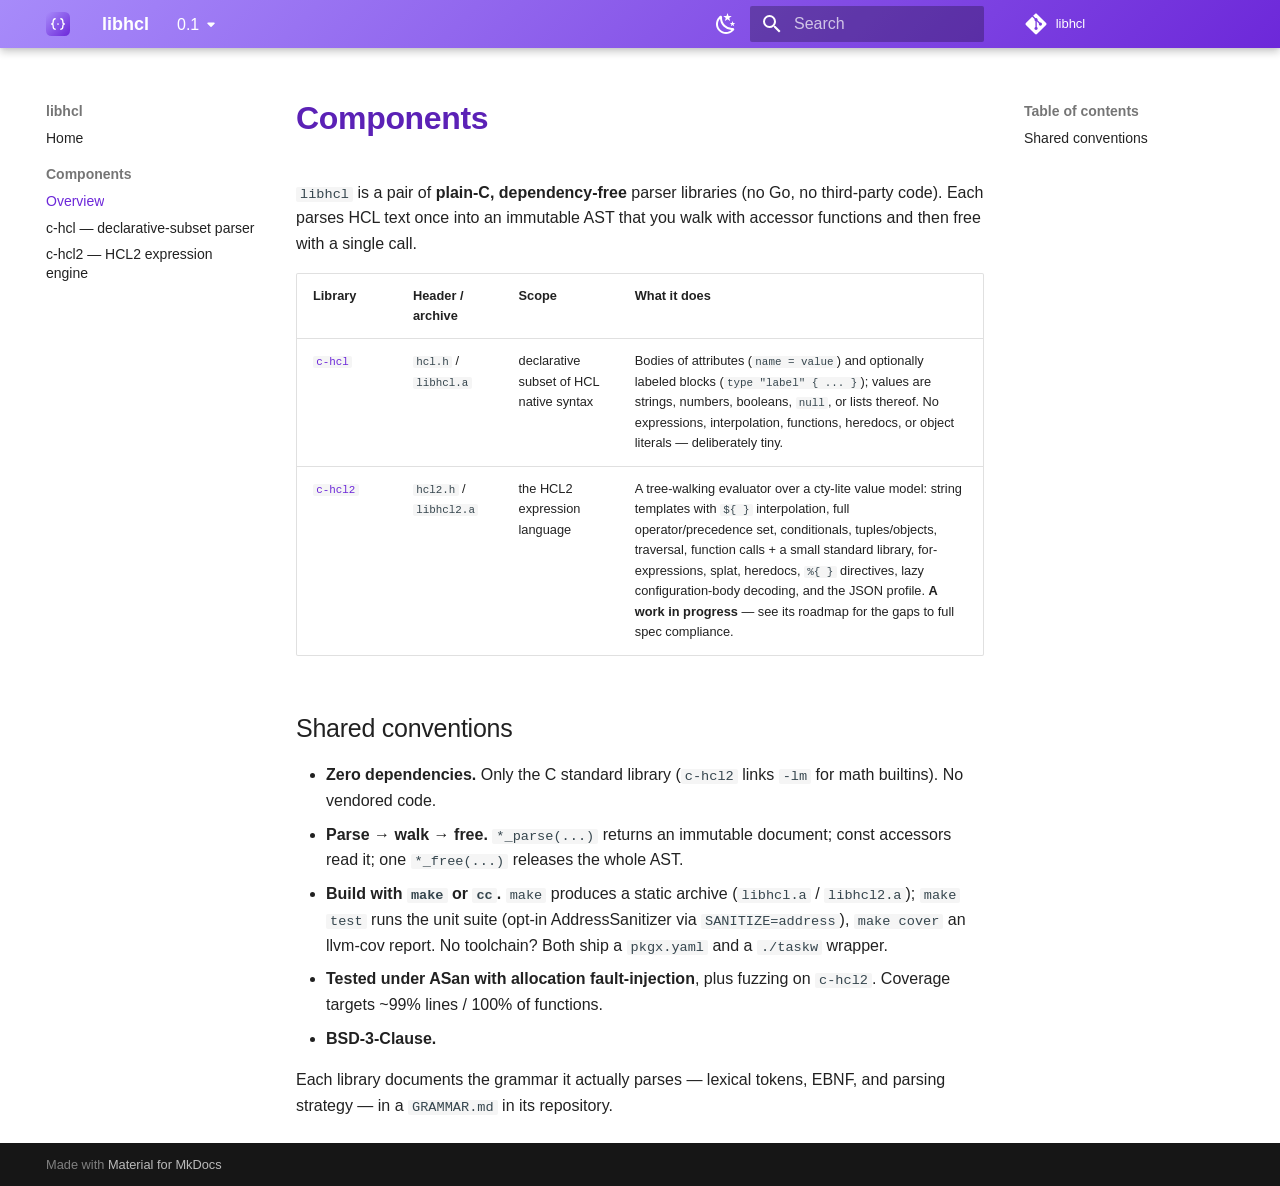
==== commit 3a003a39: "Deployed 2947a28 to 0.1 with MkDocs 1.6.1 and mike 2.2.0" ====
--- a/0.1/components/index.html
+++ b/0.1/components/index.html
@@ -23,7 +23,7 @@
       
       
       <link rel="icon" href="../assets/logo.svg">
-      <meta name="generator" content="mkdocs-1.6.1, mkdocs-material-9.7.6">
+      <meta name="generator" content="mkdocs-1.6.1, mkdocs-material-9.7.7">
     
     
       
@@ -31,7 +31,7 @@
       
     
     
-      <link rel="stylesheet" href="../assets/stylesheets/main.484c7ddc.min.css">
+      <link rel="stylesheet" href="../assets/stylesheets/main.ec1eaa64.min.css">
       
         
         <link rel="stylesheet" href="../assets/stylesheets/palette.ab4e12ef.min.css">
@@ -645,7 +645,7 @@
       <script id="__config" type="application/json">{"annotate": null, "base": "..", "features": ["navigation.sections", "navigation.top", "content.code.copy", "search.suggest"], "search": "../assets/javascripts/workers/search.2c215733.min.js", "tags": null, "translations": {"clipboard.copied": "Copied to clipboard", "clipboard.copy": "Copy to clipboard", "search.result.more.one": "1 more on this page", "search.result.more.other": "# more on this page", "search.result.none": "No matching documents", "search.result.one": "1 matching document", "search.result.other": "# matching documents", "search.result.placeholder": "Type to start searching", "search.result.term.missing": "Missing", "select.version": "Select version"}, "version": {"provider": "mike"}}</script>
     
     
-      <script src="../assets/javascripts/bundle.79ae519e.min.js"></script>
+      <script src="../assets/javascripts/bundle.d7400e89.min.js"></script>
       
     
   </body>
--- a/0.1/assets/stylesheets/main.ec1eaa64.min.css
+++ b/0.1/assets/stylesheets/main.ec1eaa64.min.css
@@ -0,0 +1 @@
+@charset "UTF-8";html{-webkit-text-size-adjust:none;-moz-text-size-adjust:none;text-size-adjust:none;box-sizing:border-box}*,:after,:before{box-sizing:inherit}@media (prefers-reduced-motion){*,:after,:before{transition:none!important}}body{margin:0}a,button,input,label{-webkit-tap-highlight-color:transparent}a{color:inherit;text-decoration:none}hr{border:0;box-sizing:initial;display:block;height:.05rem;overflow:visible;padding:0}small{font-size:80%}sub,sup{line-height:1em}img{border-style:none}table{border-collapse:initial;border-spacing:0}td,th{font-weight:400;vertical-align:top}button{background:#0000;border:0;font-family:inherit;font-size:inherit;margin:0;padding:0}input{border:0;outline:none}:root{--md-primary-fg-color:#4051b5;--md-primary-fg-color--light:#5d6cc0;--md-primary-fg-color--dark:#303fa1;--md-primary-bg-color:#fff;--md-primary-bg-color--light:#ffffffb3;--md-accent-fg-color:#526cfe;--md-accent-fg-color--transparent:#526cfe1a;--md-accent-bg-color:#fff;--md-accent-bg-color--light:#ffffffb3}[data-md-color-scheme=default]{color-scheme:light}[data-md-color-scheme=default] img[src$="#gh-dark-mode-only"],[data-md-color-scheme=default] img[src$="#only-dark"]{display:none}:root,[data-md-color-scheme=default]{--md-hue:225deg;--md-default-fg-color:#000000de;--md-default-fg-color--light:#0000008a;--md-default-fg-color--lighter:#00000052;--md-default-fg-color--lightest:#00000012;--md-default-bg-color:#fff;--md-default-bg-color--light:#ffffffb3;--md-default-bg-color--lighter:#ffffff4d;--md-default-bg-color--lightest:#ffffff1f;--md-code-fg-color:#36464e;--md-code-bg-color:#f5f5f5;--md-code-bg-color--light:#f5f5f5b3;--md-code-bg-color--lighter:#f5f5f54d;--md-code-hl-color:#4287ff;--md-code-hl-color--light:#4287ff1a;--md-code-hl-number-color:#d52a2a;--md-code-hl-special-color:#db1457;--md-code-hl-function-color:#a846b9;--md-code-hl-constant-color:#6e59d9;--md-code-hl-keyword-color:#3f6ec6;--md-code-hl-string-color:#1c7d4d;--md-code-hl-name-color:var(--md-code-fg-color);--md-code-hl-operator-color:var(--md-default-fg-color--light);--md-code-hl-punctuation-color:var(--md-default-fg-color--light);--md-code-hl-comment-color:var(--md-default-fg-color--light);--md-code-hl-generic-color:var(--md-default-fg-color--light);--md-code-hl-variable-color:var(--md-default-fg-color--light);--md-typeset-color:var(--md-default-fg-color);--md-typeset-a-color:var(--md-primary-fg-color);--md-typeset-del-color:#f5503d26;--md-typeset-ins-color:#0bd57026;--md-typeset-kbd-color:#fafafa;--md-typeset-kbd-accent-color:#fff;--md-typeset-kbd-border-color:#b8b8b8;--md-typeset-mark-color:#ffff0080;--md-typeset-table-color:#0000001f;--md-typeset-table-color--light:rgba(0,0,0,.035);--md-admonition-fg-color:var(--md-default-fg-color);--md-admonition-bg-color:var(--md-default-bg-color);--md-warning-fg-color:#000000de;--md-warning-bg-color:#ff9;--md-footer-fg-color:#fff;--md-footer-fg-color--light:#ffffffb3;--md-footer-fg-color--lighter:#ffffff73;--md-footer-bg-color:#000000de;--md-footer-bg-color--dark:#00000052;--md-shadow-z1:0 0.2rem 0.5rem #0000000d,0 0 0.05rem #0000001a;--md-shadow-z2:0 0.2rem 0.5rem #0000001a,0 0 0.05rem #00000040;--md-shadow-z3:0 0.2rem 0.5rem #0003,0 0 0.05rem #00000059}.md-icon svg{fill:currentcolor;display:block;height:1.2rem;width:1.2rem}body{-webkit-font-smoothing:antialiased;-moz-osx-font-smoothing:grayscale;--md-text-font-family:var(--md-text-font,_),-apple-system,BlinkMacSystemFont,Helvetica,Arial,sans-serif;--md-code-font-family:var(--md-code-font,_),SFMono-Regular,Consolas,Menlo,monospace}aside,body,input{font-feature-settings:"kern","liga";color:var(--md-typeset-color);font-family:var(--md-text-font-family)}code,kbd,pre{font-feature-settings:"kern";font-family:var(--md-code-font-family)}:root{--md-typeset-table-sort-icon:url('data:image/svg+xml;charset=utf-8,<svg xmlns="http://www.w3.org/2000/svg" viewBox="0 0 24 24"><path d="m18 21-4-4h3V7h-3l4-4 4 4h-3v10h3M2 19v-2h10v2M2 13v-2h7v2M2 7V5h4v2z"/></svg>');--md-typeset-table-sort-icon--asc:url('data:image/svg+xml;charset=utf-8,<svg xmlns="http://www.w3.org/2000/svg" viewBox="0 0 24 24"><path d="M19 17h3l-4 4-4-4h3V3h2M2 17h10v2H2M6 5v2H2V5m0 6h7v2H2z"/></svg>');--md-typeset-table-sort-icon--desc:url('data:image/svg+xml;charset=utf-8,<svg xmlns="http://www.w3.org/2000/svg" viewBox="0 0 24 24"><path d="M19 7h3l-4-4-4 4h3v14h2M2 17h10v2H2M6 5v2H2V5m0 6h7v2H2z"/></svg>')}.md-typeset{-webkit-print-color-adjust:exact;color-adjust:exact;font-size:.8rem;line-height:1.6;overflow-wrap:break-word}@media print{.md-typeset{font-size:.68rem}}.md-typeset blockquote,.md-typeset dl,.md-typeset figure,.md-typeset ol,.md-typeset pre,.md-typeset ul{margin-bottom:1em;margin-top:1em}.md-typeset h1{color:var(--md-default-fg-color--light);font-size:2em;line-height:1.3;margin:0 0 1.25em}.md-typeset h1,.md-typeset h2{font-weight:300;letter-spacing:-.01em}.md-typeset h2{font-size:1.5625em;line-height:1.4;margin:1.6em 0 .64em}.md-typeset h3{font-size:1.25em;font-weight:400;letter-spacing:-.01em;line-height:1.5;margin:1.6em 0 .8em}.md-typeset h2+h3{margin-top:.8em}.md-typeset h4{font-weight:700;letter-spacing:-.01em;margin:1em 0}.md-typeset h5,.md-typeset h6{color:var(--md-default-fg-color--light);font-size:.8em;font-weight:700;letter-spacing:-.01em;margin:1.25em 0}.md-typeset h5{text-transform:uppercase}.md-typeset h5 code{text-transform:none}.md-typeset hr{border-bottom:.05rem solid var(--md-default-fg-color--lightest);display:flow-root;margin:1.5em 0}.md-typeset a{color:var(--md-typeset-a-color);word-break:break-word}.md-typeset a,.md-typeset a:before{transition:color 125ms}.md-typeset a:focus,.md-typeset a:hover{color:var(--md-accent-fg-color)}.md-typeset a:focus code,.md-typeset a:hover code{background-color:var(--md-accent-fg-color--transparent);color:var(--md-accent-fg-color)}.md-typeset a code{color:var(--md-typeset-a-color)}.md-typeset a.focus-visible{outline-color:var(--md-accent-fg-color);outline-offset:.2rem}.md-typeset code,.md-typeset kbd,.md-typeset pre{color:var(--md-code-fg-color);direction:ltr;font-variant-ligatures:none;transition:background-color 125ms}@media print{.md-typeset code,.md-typeset kbd,.md-typeset pre{white-space:pre-wrap}}.md-typeset code{background-color:var(--md-code-bg-color);border-radius:.1rem;-webkit-box-decoration-break:clone;box-decoration-break:clone;font-size:.85em;padding:0 .2941176471em;transition:color 125ms,background-color 125ms;word-break:break-word}.md-typeset code:not(.focus-visible){-webkit-tap-highlight-color:transparent;outline:none}.md-typeset pre{display:flow-root;line-height:1.4;position:relative}.md-typeset pre>code{-webkit-box-decoration-break:slice;box-decoration-break:slice;box-shadow:none;display:block;margin:0;outline-color:var(--md-accent-fg-color);overflow:auto;padding:.7720588235em 1.1764705882em;scrollbar-color:var(--md-default-fg-color--lighter) #0000;scrollbar-width:thin;touch-action:auto;word-break:normal}.md-typeset pre>code:hover{scrollbar-color:var(--md-accent-fg-color) #0000}.md-typeset pre>code::-webkit-scrollbar{height:.2rem;width:.2rem}.md-typeset pre>code::-webkit-scrollbar-thumb{background-color:var(--md-default-fg-color--lighter)}.md-typeset pre>code::-webkit-scrollbar-thumb:hover{background-color:var(--md-accent-fg-color)}.md-typeset kbd{background-color:var(--md-typeset-kbd-color);border-radius:.1rem;box-shadow:0 .1rem 0 .05rem var(--md-typeset-kbd-border-color),0 .1rem 0 var(--md-typeset-kbd-border-color),0 -.1rem .2rem var(--md-typeset-kbd-accent-color) inset;color:var(--md-default-fg-color);display:inline-block;font-size:.75em;padding:0 .6666666667em;vertical-align:text-top;word-break:break-word}.md-typeset mark{background-color:var(--md-typeset-mark-color);-webkit-box-decoration-break:clone;box-decoration-break:clone;color:inherit;word-break:break-word}.md-typeset abbr{cursor:help;text-decoration:none}.md-typeset [data-preview],.md-typeset abbr{border-bottom:.05rem dotted var(--md-default-fg-color--light)}.md-typeset small{opacity:.75}[dir=ltr] .md-typeset sub,[dir=ltr] .md-typeset sup{margin-left:.078125em}[dir=rtl] .md-typeset sub,[dir=rtl] .md-typeset sup{margin-right:.078125em}[dir=ltr] .md-typeset blockquote{padding-left:.6rem}[dir=rtl] .md-typeset blockquote{padding-right:.6rem}[dir=ltr] .md-typeset blockquote{border-left:.2rem solid var(--md-default-fg-color--lighter)}[dir=rtl] .md-typeset blockquote{border-right:.2rem solid var(--md-default-fg-color--lighter)}.md-typeset blockquote{color:var(--md-default-fg-color--light);margin-left:0;margin-right:0}.md-typeset ul{list-style-type:disc}.md-typeset ul[type]{list-style-type:revert-layer}[dir=ltr] .md-typeset ol,[dir=ltr] .md-typeset ul{margin-left:.625em}[dir=rtl] .md-typeset ol,[dir=rtl] .md-typeset ul{margin-right:.625em}.md-typeset ol,.md-typeset ul{padding:0}.md-typeset ol:not([hidden]),.md-typeset ul:not([hidden]){display:flow-root}.md-typeset ol ol,.md-typeset ul ol{list-style-type:lower-alpha}.md-typeset ol ol ol,.md-typeset ul ol ol{list-style-type:lower-roman}.md-typeset ol ol ol ol,.md-typeset ul ol ol ol{list-style-type:upper-alpha}.md-typeset ol ol ol ol ol,.md-typeset ul ol ol ol ol{list-style-type:upper-roman}.md-typeset ol[type],.md-typeset ul[type]{list-style-type:revert-layer}[dir=ltr] .md-typeset ol li,[dir=ltr] .md-typeset ul li{margin-left:1.25em}[dir=rtl] .md-typeset ol li,[dir=rtl] .md-typeset ul li{margin-right:1.25em}.md-typeset ol li,.md-typeset ul li{margin-bottom:.5em}.md-typeset ol li blockquote,.md-typeset ol li p,.md-typeset ul li blockquote,.md-typeset ul li p{margin:.5em 0}.md-typeset ol li:last-child,.md-typeset ul li:last-child{margin-bottom:0}[dir=ltr] .md-typeset ol li ol,[dir=ltr] .md-typeset ol li ul,[dir=ltr] .md-typeset ul li ol,[dir=ltr] .md-typeset ul li ul{margin-left:.625em}[dir=rtl] .md-typeset ol li ol,[dir=rtl] .md-typeset ol li ul,[dir=rtl] .md-typeset ul li ol,[dir=rtl] .md-typeset ul li ul{margin-right:.625em}.md-typeset ol li ol,.md-typeset ol li ul,.md-typeset ul li ol,.md-typeset ul li ul{margin-bottom:.5em;margin-top:.5em}[dir=ltr] .md-typeset dd{margin-left:1.875em}[dir=rtl] .md-typeset dd{margin-right:1.875em}.md-typeset dd{margin-bottom:1.5em;margin-top:1em}.md-typeset img,.md-typeset svg,.md-typeset video{height:auto;max-width:100%}.md-typeset img[align=left]{margin:1em 1em 1em 0}.md-typeset img[align=right]{margin:1em 0 1em 1em}.md-typeset img[align]:only-child{margin-top:0}.md-typeset figure{display:flow-root;margin:1em auto;max-width:100%;text-align:center;width:fit-content}.md-typeset figure img{display:block;margin:0 auto}.md-typeset figcaption{font-style:italic;margin:1em auto;max-width:24rem}.md-typeset iframe{max-width:100%}.md-typeset table:not([class]){background-color:var(--md-default-bg-color);border:.05rem solid var(--md-typeset-table-color);border-radius:.1rem;display:inline-block;font-size:.64rem;max-width:100%;overflow:auto;touch-action:auto}@media print{.md-typeset table:not([class]){display:table}}.md-typeset table:not([class])+*{margin-top:1.5em}.md-typeset table:not([class]) td>:first-child,.md-typeset table:not([class]) th>:first-child{margin-top:0}.md-typeset table:not([class]) td>:last-child,.md-typeset table:not([class]) th>:last-child{margin-bottom:0}.md-typeset table:not([class]) td:not([align]),.md-typeset table:not([class]) th:not([align]){text-align:left}[dir=rtl] .md-typeset table:not([class]) td:not([align]),[dir=rtl] .md-typeset table:not([class]) th:not([align]){text-align:right}.md-typeset table:not([class]) th{font-weight:700;min-width:5rem;padding:.9375em 1.25em;vertical-align:top}.md-typeset table:not([class]) td{border-top:.05rem solid var(--md-typeset-table-color);padding:.9375em 1.25em;vertical-align:top}.md-typeset table:not([class]) tbody tr{transition:background-color 125ms}.md-typeset table:not([class]) tbody tr:hover{background-color:var(--md-typeset-table-color--light);box-shadow:0 .05rem 0 var(--md-default-bg-color) inset}.md-typeset table:not([class]) a{word-break:normal}.md-typeset table th[role=columnheader]{cursor:pointer}[dir=ltr] .md-typeset table th[role=columnheader]:after{margin-left:.5em}[dir=rtl] .md-typeset table th[role=columnheader]:after{margin-right:.5em}.md-typeset table th[role=columnheader]:after{content:"";display:inline-block;height:1.2em;-webkit-mask-image:var(--md-typeset-table-sort-icon);mask-image:var(--md-typeset-table-sort-icon);-webkit-mask-repeat:no-repeat;mask-repeat:no-repeat;-webkit-mask-size:contain;mask-size:contain;transition:background-color 125ms;vertical-align:text-bottom;width:1.2em}.md-typeset table th[role=columnheader]:hover:after{background-color:var(--md-default-fg-color--lighter)}.md-typeset table th[role=columnheader][aria-sort=ascending]:after{background-color:var(--md-default-fg-color--light);-webkit-mask-image:var(--md-typeset-table-sort-icon--asc);mask-image:var(--md-typeset-table-sort-icon--asc)}.md-typeset table th[role=columnheader][aria-sort=descending]:after{background-color:var(--md-default-fg-color--light);-webkit-mask-image:var(--md-typeset-table-sort-icon--desc);mask-image:var(--md-typeset-table-sort-icon--desc)}.md-typeset__scrollwrap{margin:1em -.8rem;overflow-x:auto;touch-action:auto}.md-typeset__table{display:inline-block;margin-bottom:.5em;padding:0 .8rem}@media print{.md-typeset__table{display:block}}html .md-typeset__table table{display:table;margin:0;overflow:hidden;width:100%}@media screen and (max-width:44.984375em){.md-content__inner>pre{margin:1em -.8rem}.md-content__inner>pre code{border-radius:0}}.md-typeset .md-author{border-radius:100%;display:block;flex-shrink:0;height:1.6rem;overflow:hidden;position:relative;transition:color 125ms,transform 125ms;width:1.6rem}.md-typeset .md-author img{display:block}.md-typeset .md-author--more{background:var(--md-default-fg-color--lightest);color:var(--md-default-fg-color--lighter);font-size:.6rem;font-weight:700;line-height:1.6rem;text-align:center}.md-typeset .md-author--long{height:2.4rem;width:2.4rem}.md-typeset a.md-author{transform:scale(1)}.md-typeset a.md-author img{border-radius:100%;filter:grayscale(100%) opacity(75%);transition:filter 125ms}.md-typeset a.md-author:focus,.md-typeset a.md-author:hover{transform:scale(1.1);z-index:1}.md-typeset a.md-author:focus img,.md-typeset a.md-author:hover img{filter:grayscale(0)}.md-banner{background-color:var(--md-footer-bg-color);color:var(--md-footer-fg-color);overflow:auto}@media print{.md-banner{display:none}}.md-banner--warning{background-color:var(--md-warning-bg-color);color:var(--md-warning-fg-color)}.md-banner__inner{font-size:.7rem;margin:.6rem auto;padding:0 .8rem}[dir=ltr] .md-banner__button{float:right}[dir=rtl] .md-banner__button{float:left}.md-banner__button{color:inherit;cursor:pointer;transition:opacity .25s}.no-js .md-banner__button{display:none}.md-banner__button:hover{opacity:.7}html{font-size:125%;height:100%;overflow-x:hidden}@media screen and (min-width:100em){html{font-size:137.5%}}@media screen and (min-width:125em){html{font-size:150%}}body{background-color:var(--md-default-bg-color);display:flex;flex-direction:column;font-size:.5rem;min-height:100%;position:relative;width:100%}@media print{body{display:block}}@media screen and (max-width:59.984375em){body[data-md-scrolllock]{position:fixed}}.md-grid{margin-left:auto;margin-right:auto;max-width:61rem}.md-container{display:flex;flex-direction:column;flex-grow:1}@media print{.md-container{display:block}}.md-main{flex-grow:1}.md-main__inner{display:flex;height:100%;margin-top:1.5rem}.md-ellipsis{overflow:hidden;text-overflow:ellipsis}.md-toggle{display:none}.md-option{height:0;opacity:0;position:absolute;width:0}.md-option:checked+label:not([hidden]){display:block}.md-option.focus-visible+label{outline-color:var(--md-accent-fg-color);outline-style:auto}.md-skip{background-color:var(--md-default-fg-color);border-radius:.1rem;color:var(--md-default-bg-color);font-size:.64rem;margin:.5rem;opacity:0;outline-color:var(--md-accent-fg-color);padding:.3rem .5rem;position:fixed;transform:translateY(.4rem);z-index:-1}.md-skip:focus{opacity:1;transform:translateY(0);transition:transform .25s cubic-bezier(.4,0,.2,1),opacity 175ms 75ms;z-index:10}@page{margin:25mm}:root{--md-clipboard-icon:url('data:image/svg+xml;charset=utf-8,<svg xmlns="http://www.w3.org/2000/svg" viewBox="0 0 24 24"><path d="M19 21H8V7h11m0-2H8a2 2 0 0 0-2 2v14a2 2 0 0 0 2 2h11a2 2 0 0 0 2-2V7a2 2 0 0 0-2-2m-3-4H4a2 2 0 0 0-2 2v14h2V3h12z"/></svg>')}.md-clipboard{border-radius:.1rem;color:var(--md-default-fg-color--lightest);cursor:pointer;height:1.5em;outline-color:var(--md-accent-fg-color);outline-offset:.1rem;transition:color .25s;width:1.5em;z-index:1}@media print{.md-clipboard{display:none}}.md-clipboard:not(.focus-visible){-webkit-tap-highlight-color:transparent;outline:none}:hover>.md-clipboard{color:var(--md-default-fg-color--light)}.md-clipboard:focus,.md-clipboard:hover{color:var(--md-accent-fg-color)}.md-clipboard:after{background-color:currentcolor;content:"";display:block;height:1.125em;margin:0 auto;-webkit-mask-image:var(--md-clipboard-icon);mask-image:var(--md-clipboard-icon);-webkit-mask-position:center;mask-position:center;-webkit-mask-repeat:no-repeat;mask-repeat:no-repeat;-webkit-mask-size:contain;mask-size:contain;width:1.125em}.md-clipboard--inline{cursor:pointer}.md-clipboard--inline code{transition:color .25s,background-color .25s}.md-clipboard--inline:focus code,.md-clipboard--inline:hover code{background-color:var(--md-accent-fg-color--transparent);color:var(--md-accent-fg-color)}:root{--md-code-select-icon:url('data:image/svg+xml;charset=utf-8,<svg xmlns="http://www.w3.org/2000/svg" viewBox="0 0 24 24"><path d="M19 19h-4v2h4c1.1 0 2-.9 2-2v-4h-2m0-12h-4v2h4v4h2V5c0-1.1-.9-2-2-2M5 5h4V3H5c-1.1 0-2 .9-2 2v4h2m0 6H3v4c0 1.1.9 2 2 2h4v-2H5zm2-4h2v2H7zm4 0h2v2h-2zm4 0h2v2h-2zM7 7h2v2H7zm4 0h2v2h-2zm4 0h2v2h-2zm-8 8h2v2H7zm4 0h2v2h-2zm4 0h2v2h-2z"/></svg>');--md-code-copy-icon:url('data:image/svg+xml;charset=utf-8,<svg xmlns="http://www.w3.org/2000/svg" viewBox="0 0 24 24"><path d="M19 21H8V7h11m0-2H8a2 2 0 0 0-2 2v14a2 2 0 0 0 2 2h11a2 2 0 0 0 2-2V7a2 2 0 0 0-2-2m-3-4H4a2 2 0 0 0-2 2v14h2V3h12z"/></svg>')}.md-typeset .md-code__content{display:grid}.md-code__nav{background-color:var(--md-code-bg-color--lighter);border-radius:.1rem;display:flex;gap:.2rem;padding:.2rem;position:absolute;right:.25em;top:.25em;transition:background-color .25s;z-index:1}:hover>.md-code__nav{background-color:var(--md-code-bg-color--light)}.md-code__button{color:var(--md-default-fg-color--lightest);cursor:pointer;display:block;height:1.5em;outline-color:var(--md-accent-fg-color);outline-offset:.1rem;transition:color .25s;width:1.5em}:hover>*>.md-code__button{color:var(--md-default-fg-color--light)}.md-code__button.focus-visible,.md-code__button:hover{color:var(--md-accent-fg-color)}.md-code__button--active{color:var(--md-default-fg-color)!important}.md-code__button:after{background-color:currentcolor;content:"";display:block;height:1.125em;margin:0 auto;-webkit-mask-position:center;mask-position:center;-webkit-mask-repeat:no-repeat;mask-repeat:no-repeat;-webkit-mask-size:contain;mask-size:contain;width:1.125em}.md-code__button[data-md-type=select]:after{-webkit-mask-image:var(--md-code-select-icon);mask-image:var(--md-code-select-icon)}.md-code__button[data-md-type=copy]:after{-webkit-mask-image:var(--md-code-copy-icon);mask-image:var(--md-code-copy-icon)}@keyframes consent{0%{opacity:0;transform:translateY(100%)}to{opacity:1;transform:translateY(0)}}@keyframes overlay{0%{opacity:0}to{opacity:1}}.md-consent__overlay{animation:overlay .25s both;-webkit-backdrop-filter:blur(.1rem);backdrop-filter:blur(.1rem);background-color:#0000008a;height:100%;opacity:1;position:fixed;top:0;width:100%;z-index:5}.md-consent__inner{animation:consent .5s cubic-bezier(.1,.7,.1,1) both;background-color:var(--md-default-bg-color);border:0;border-radius:.1rem;bottom:0;box-shadow:0 0 .2rem #0000001a,0 .2rem .4rem #0003;max-height:100%;overflow:auto;padding:0;position:fixed;width:100%;z-index:5}.md-consent__form{padding:.8rem}.md-consent__settings{display:none;margin:1em 0}input:checked+.md-consent__settings{display:block}.md-consent__controls{margin-bottom:.8rem}.md-typeset .md-consent__controls .md-button{display:inline}@media screen and (max-width:44.984375em){.md-typeset .md-consent__controls .md-button{display:block;margin-top:.4rem;text-align:center;width:100%}}.md-consent label{cursor:pointer}.md-content{flex-grow:1;min-width:0}.md-content__inner{margin:0 .8rem 1.2rem;padding-top:.6rem}@media screen and (min-width:76.25em){[dir=ltr] .md-sidebar--primary:not([hidden])~.md-content>.md-content__inner{margin-left:1.2rem}[dir=ltr] .md-sidebar--secondary:not([hidden])~.md-content>.md-content__inner,[dir=rtl] .md-sidebar--primary:not([hidden])~.md-content>.md-content__inner{margin-right:1.2rem}[dir=rtl] .md-sidebar--secondary:not([hidden])~.md-content>.md-content__inner{margin-left:1.2rem}}.md-content__inner:before{content:"";display:block;height:.4rem}.md-content__inner>:last-child{margin-bottom:0}[dir=ltr] .md-content__button{float:right}[dir=rtl] .md-content__button{float:left}[dir=ltr] .md-content__button{margin-left:.4rem}[dir=rtl] .md-content__button{margin-right:.4rem}.md-content__button{margin:.4rem 0;padding:0}@media print{.md-content__button{display:none}}.md-typeset .md-content__button{color:var(--md-default-fg-color--lighter)}.md-content__button svg{display:inline;vertical-align:top}[dir=rtl] .md-content__button svg{transform:scaleX(-1)}[dir=ltr] .md-dialog{right:.8rem}[dir=rtl] .md-dialog{left:.8rem}.md-dialog{background-color:var(--md-default-fg-color);border-radius:.1rem;bottom:.8rem;box-shadow:var(--md-shadow-z3);min-width:11.1rem;opacity:0;padding:.4rem .6rem;pointer-events:none;position:fixed;transform:translateY(100%);transition:transform 0ms .4s,opacity .4s;z-index:4}@media print{.md-dialog{display:none}}.md-dialog--active{opacity:1;pointer-events:auto;transform:translateY(0);transition:transform .4s cubic-bezier(.075,.85,.175,1),opacity .4s}.md-dialog__inner{color:var(--md-default-bg-color);font-size:.7rem}.md-feedback{margin:2em 0 1em;text-align:center}.md-feedback fieldset{border:none;margin:0;padding:0}.md-feedback__title{font-weight:700;margin:1em auto}.md-feedback__inner{position:relative}.md-feedback__list{display:flex;flex-wrap:wrap;place-content:baseline center;position:relative}.md-feedback__list:hover .md-icon:not(:disabled){color:var(--md-default-fg-color--lighter)}:disabled .md-feedback__list{min-height:1.8rem}.md-feedback__icon{color:var(--md-default-fg-color--light);cursor:pointer;flex-shrink:0;margin:0 .1rem;transition:color 125ms}.md-feedback__icon:not(:disabled).md-icon:hover{color:var(--md-accent-fg-color)}.md-feedback__icon:disabled{color:var(--md-default-fg-color--lightest);pointer-events:none}.md-feedback__note{opacity:0;position:relative;transform:translateY(.4rem);transition:transform .4s cubic-bezier(.1,.7,.1,1),opacity .15s}.md-feedback__note>*{margin:0 auto;max-width:16rem}:disabled .md-feedback__note{opacity:1;transform:translateY(0)}@media print{.md-feedback{display:none}}.md-footer{background-color:var(--md-footer-bg-color);color:var(--md-footer-fg-color)}@media print{.md-footer{display:none}}.md-footer__inner{justify-content:space-between;overflow:auto;padding:.2rem}.md-footer__inner:not([hidden]){display:flex}.md-footer__link{align-items:end;display:flex;flex-grow:0.01;margin-bottom:.4rem;margin-top:1rem;max-width:100%;outline-color:var(--md-accent-fg-color);overflow:hidden;transition:opacity .25s}.md-footer__link:focus,.md-footer__link:hover{opacity:.7}[dir=rtl] .md-footer__link svg{transform:scaleX(-1)}@media screen and (max-width:44.984375em){.md-footer__link--prev{flex-shrink:0}.md-footer__link--prev .md-footer__title{display:none}}[dir=ltr] .md-footer__link--next{margin-left:auto}[dir=rtl] .md-footer__link--next{margin-right:auto}.md-footer__link--next{text-align:right}[dir=rtl] .md-footer__link--next{text-align:left}.md-footer__title{flex-grow:1;font-size:.9rem;margin-bottom:.7rem;max-width:calc(100% - 2.4rem);padding:0 1rem;white-space:nowrap}.md-footer__button{margin:.2rem;padding:.4rem}.md-footer__direction{font-size:.64rem;opacity:.7}.md-footer-meta{background-color:var(--md-footer-bg-color--dark)}.md-footer-meta__inner{display:flex;flex-wrap:wrap;justify-content:space-between;padding:.2rem}html .md-footer-meta.md-typeset a{color:var(--md-footer-fg-color--light)}html .md-footer-meta.md-typeset a:focus,html .md-footer-meta.md-typeset a:hover{color:var(--md-footer-fg-color)}.md-copyright{color:var(--md-footer-fg-color--lighter);font-size:.64rem;margin:auto .6rem;padding:.4rem 0;width:100%}@media screen and (min-width:45em){.md-copyright{width:auto}}.md-copyright__highlight{color:var(--md-footer-fg-color--light)}.md-social{display:inline-flex;gap:.2rem;margin:0 .4rem;padding:.2rem 0 .6rem}@media screen and (min-width:45em){.md-social{padding:.6rem 0}}.md-social__link{display:inline-block;height:1.6rem;text-align:center;width:1.6rem}.md-social__link:before{line-height:1.9}.md-social__link svg{fill:currentcolor;max-height:.8rem;vertical-align:-25%}.md-typeset .md-button{border:.1rem solid;border-radius:.1rem;color:var(--md-primary-fg-color);cursor:pointer;display:inline-block;font-weight:700;padding:.625em 2em;transition:color 125ms,background-color 125ms,border-color 125ms}.md-typeset .md-button--primary{background-color:var(--md-primary-fg-color);border-color:var(--md-primary-fg-color);color:var(--md-primary-bg-color)}.md-typeset .md-button:focus,.md-typeset .md-button:hover{background-color:var(--md-accent-fg-color);border-color:var(--md-accent-fg-color);color:var(--md-accent-bg-color)}[dir=ltr] .md-typeset .md-input{border-top-left-radius:.1rem}[dir=ltr] .md-typeset .md-input,[dir=rtl] .md-typeset .md-input{border-top-right-radius:.1rem}[dir=rtl] .md-typeset .md-input{border-top-left-radius:.1rem}.md-typeset .md-input{border-bottom:.1rem solid var(--md-default-fg-color--lighter);box-shadow:var(--md-shadow-z1);font-size:.8rem;height:1.8rem;padding:0 .6rem;transition:border .25s,box-shadow .25s}.md-typeset .md-input:focus,.md-typeset .md-input:hover{border-bottom-color:var(--md-accent-fg-color);box-shadow:var(--md-shadow-z2)}.md-typeset .md-input--stretch{width:100%}.md-header{background-color:var(--md-primary-fg-color);box-shadow:0 0 .2rem #0000,0 .2rem .4rem #0000;color:var(--md-primary-bg-color);display:block;left:0;position:sticky;right:0;top:0;z-index:4}@media print{.md-header{display:none}}.md-header[hidden]{transform:translateY(-100%);transition:transform .25s cubic-bezier(.8,0,.6,1),box-shadow .25s}.md-header--shadow{box-shadow:0 0 .2rem #0000001a,0 .2rem .4rem #0003;transition:transform .25s cubic-bezier(.1,.7,.1,1),box-shadow .25s}.md-header__inner{align-items:center;display:flex;padding:0 .2rem}.md-header__button{color:currentcolor;cursor:pointer;margin:.2rem;outline-color:var(--md-accent-fg-color);padding:.4rem;position:relative;transition:opacity .25s;vertical-align:middle;z-index:1}.md-header__button:hover{opacity:.7}.md-header__button:not([hidden]){display:inline-block}.md-header__button:not(.focus-visible){-webkit-tap-highlight-color:transparent;outline:none}.md-header__button.md-logo{margin:.2rem;padding:.4rem}@media screen and (max-width:76.234375em){.md-header__button.md-logo{display:none}}.md-header__button.md-logo img,.md-header__button.md-logo svg{fill:currentcolor;display:block;height:1.2rem;width:auto}@media screen and (min-width:60em){.md-header__button[for=__search]{display:none}}.no-js .md-header__button[for=__search]{display:none}[dir=rtl] .md-header__button[for=__search] svg{transform:scaleX(-1)}@media screen and (min-width:76.25em){.md-header__button[for=__drawer]{display:none}}.md-header__topic{display:flex;max-width:100%;position:absolute;transition:transform .4s cubic-bezier(.1,.7,.1,1),opacity .15s;white-space:nowrap}.md-header__topic+.md-header__topic{opacity:0;pointer-events:none;transform:translateX(1.25rem);transition:transform .4s cubic-bezier(1,.7,.1,.1),opacity .15s;z-index:-1}[dir=rtl] .md-header__topic+.md-header__topic{transform:translateX(-1.25rem)}.md-header__topic:first-child{font-weight:700}[dir=ltr] .md-header__title{margin-left:1rem;margin-right:.4rem}[dir=rtl] .md-header__title{margin-left:.4rem;margin-right:1rem}.md-header__title{flex-grow:1;font-size:.9rem;height:2.4rem;line-height:2.4rem}.md-header__title--active .md-header__topic{opacity:0;pointer-events:none;transform:translateX(-1.25rem);transition:transform .4s cubic-bezier(1,.7,.1,.1),opacity .15s;z-index:-1}[dir=rtl] .md-header__title--active .md-header__topic{transform:translateX(1.25rem)}.md-header__title--active .md-header__topic+.md-header__topic{opacity:1;pointer-events:auto;transform:translateX(0);transition:transform .4s cubic-bezier(.1,.7,.1,1),opacity .15s;z-index:0}.md-header__title>.md-header__ellipsis{height:100%;position:relative;width:100%}.md-header__option{display:flex;flex-shrink:0;max-width:100%;transition:max-width 0ms .25s,opacity .25s .25s;white-space:nowrap}[data-md-toggle=search]:checked~.md-header .md-header__option{max-width:0;opacity:0;transition:max-width 0ms,opacity 0ms}.md-header__option>input{bottom:0}.md-header__source{display:none}@media screen and (min-width:60em){[dir=ltr] .md-header__source{margin-left:1rem}[dir=rtl] .md-header__source{margin-right:1rem}.md-header__source{display:block;max-width:11.7rem;width:11.7rem}}@media screen and (min-width:76.25em){[dir=ltr] .md-header__source{margin-left:1.4rem}[dir=rtl] .md-header__source{margin-right:1.4rem}}.md-meta{color:var(--md-default-fg-color--light);font-size:.7rem;line-height:1.3}.md-meta__list{display:inline-flex;flex-wrap:wrap;list-style:none;margin:0;padding:0}.md-meta__item:not(:last-child):after{content:"·";margin-left:.2rem;margin-right:.2rem}.md-meta__link{color:var(--md-typeset-a-color)}.md-meta__link:focus,.md-meta__link:hover{color:var(--md-accent-fg-color)}.md-draft{background-color:#ff1744;border-radius:.125em;color:#fff;display:inline-block;font-weight:700;padding-left:.5714285714em;padding-right:.5714285714em}:root{--md-nav-icon--prev:url('data:image/svg+xml;charset=utf-8,<svg xmlns="http://www.w3.org/2000/svg" viewBox="0 0 24 24"><path d="M20 11v2H8l5.5 5.5-1.42 1.42L4.16 12l7.92-7.92L13.5 5.5 8 11z"/></svg>');--md-nav-icon--next:url('data:image/svg+xml;charset=utf-8,<svg xmlns="http://www.w3.org/2000/svg" viewBox="0 0 24 24"><path d="M8.59 16.58 13.17 12 8.59 7.41 10 6l6 6-6 6z"/></svg>');--md-toc-icon:url('data:image/svg+xml;charset=utf-8,<svg xmlns="http://www.w3.org/2000/svg" viewBox="0 0 24 24"><path d="M3 9h14V7H3zm0 4h14v-2H3zm0 4h14v-2H3zm16 0h2v-2h-2zm0-10v2h2V7zm0 6h2v-2h-2z"/></svg>')}.md-nav{font-size:.7rem;line-height:1.3}.md-nav__title{color:var(--md-default-fg-color--light);display:block;font-weight:700;overflow:hidden;padding:0 .6rem;text-overflow:ellipsis}.md-nav__title .md-nav__button{display:none}.md-nav__title .md-nav__button img{height:100%;width:auto}.md-nav__title .md-nav__button.md-logo img,.md-nav__title .md-nav__button.md-logo svg{fill:currentcolor;display:block;height:2.4rem;max-width:100%;object-fit:contain;width:auto}.md-nav__list{list-style:none;margin:0;padding:0}.md-nav__link{align-items:flex-start;display:flex;gap:.4rem;margin-top:.625em;scroll-snap-align:start;transition:color 125ms}.md-nav__link--passed,.md-nav__link--passed code{color:var(--md-default-fg-color--light)}.md-nav__item .md-nav__link--active,.md-nav__item .md-nav__link--active code{color:var(--md-typeset-a-color)}.md-nav__link .md-ellipsis{position:relative}.md-nav__link .md-ellipsis code{word-break:normal}[dir=ltr] .md-nav__link .md-icon:last-child{margin-left:auto}[dir=rtl] .md-nav__link .md-icon:last-child{margin-right:auto}.md-nav__link .md-typeset{font-size:.7rem;line-height:1.3}.md-nav__link svg{fill:currentcolor;flex-shrink:0;height:1.3em;position:relative}.md-nav__link[for]:focus,.md-nav__link[for]:hover,.md-nav__link[href]:focus,.md-nav__link[href]:hover{color:var(--md-accent-fg-color);cursor:pointer}.md-nav__link[for]:focus code,.md-nav__link[for]:hover code,.md-nav__link[href]:focus code,.md-nav__link[href]:hover code{background-color:var(--md-accent-fg-color--transparent);color:var(--md-accent-fg-color)}.md-nav__link.focus-visible{outline-color:var(--md-accent-fg-color);outline-offset:.2rem}.md-nav--primary .md-nav__link[for=__toc]{display:none}.md-nav--primary .md-nav__link[for=__toc] .md-icon:after{background-color:currentcolor;display:block;height:100%;-webkit-mask-image:var(--md-toc-icon);mask-image:var(--md-toc-icon);width:100%}.md-nav--primary .md-nav__link[for=__toc]~.md-nav{display:none}.md-nav__container>.md-nav__link{margin-top:0}.md-nav__container>.md-nav__link:first-child{flex-grow:1;min-width:0}.md-nav__icon{flex-shrink:0}.md-nav__source{display:none}@media screen and (max-width:76.234375em){.md-nav--primary,.md-nav--primary .md-nav{background-color:var(--md-default-bg-color);display:flex;flex-direction:column;height:100%;left:0;position:absolute;right:0;top:0;z-index:1}.md-nav--primary .md-nav__item,.md-nav--primary .md-nav__title{font-size:.8rem;line-height:1.5}.md-nav--primary .md-nav__title{background-color:var(--md-default-fg-color--lightest);color:var(--md-default-fg-color--light);cursor:pointer;height:5.6rem;line-height:2.4rem;padding:3rem .8rem .2rem;position:relative;white-space:nowrap}[dir=ltr] .md-nav--primary .md-nav__title .md-nav__icon{left:.4rem}[dir=rtl] .md-nav--primary .md-nav__title .md-nav__icon{right:.4rem}.md-nav--primary .md-nav__title .md-nav__icon{display:block;height:1.2rem;margin:.2rem;position:absolute;top:.4rem;width:1.2rem}.md-nav--primary .md-nav__title .md-nav__icon:after{background-color:currentcolor;content:"";display:block;height:100%;-webkit-mask-image:var(--md-nav-icon--prev);mask-image:var(--md-nav-icon--prev);-webkit-mask-position:center;mask-position:center;-webkit-mask-repeat:no-repeat;mask-repeat:no-repeat;-webkit-mask-size:contain;mask-size:contain;width:100%}.md-nav--primary .md-nav__title~.md-nav__list{background-color:var(--md-default-bg-color);box-shadow:0 .05rem 0 var(--md-default-fg-color--lightest) inset;overflow-y:auto;scroll-snap-type:y mandatory;touch-action:pan-y}.md-nav--primary .md-nav__title~.md-nav__list>:first-child{border-top:0}.md-nav--primary .md-nav__title[for=__drawer]{background-color:var(--md-primary-fg-color);color:var(--md-primary-bg-color);font-weight:700}.md-nav--primary .md-nav__title .md-logo{display:block;left:.2rem;margin:.2rem;padding:.4rem;position:absolute;right:.2rem;top:.2rem}.md-nav--primary .md-nav__list{flex:1}.md-nav--primary .md-nav__item{border-top:.05rem solid var(--md-default-fg-color--lightest)}.md-nav--primary .md-nav__item--active>.md-nav__link{color:var(--md-typeset-a-color)}.md-nav--primary .md-nav__item--active>.md-nav__link:focus,.md-nav--primary .md-nav__item--active>.md-nav__link:hover{color:var(--md-accent-fg-color)}.md-nav--primary .md-nav__link{margin-top:0;padding:.6rem .8rem}.md-nav--primary .md-nav__link svg{margin-top:.1em}.md-nav--primary .md-nav__link>.md-nav__link{padding:0}[dir=ltr] .md-nav--primary .md-nav__link .md-nav__icon{margin-right:-.2rem}[dir=rtl] .md-nav--primary .md-nav__link .md-nav__icon{margin-left:-.2rem}.md-nav--primary .md-nav__link .md-nav__icon{font-size:1.2rem;height:1.2rem;width:1.2rem}.md-nav--primary .md-nav__link .md-nav__icon:after{background-color:currentcolor;content:"";display:block;height:100%;-webkit-mask-image:var(--md-nav-icon--next);mask-image:var(--md-nav-icon--next);-webkit-mask-position:center;mask-position:center;-webkit-mask-repeat:no-repeat;mask-repeat:no-repeat;-webkit-mask-size:contain;mask-size:contain;width:100%}[dir=rtl] .md-nav--primary .md-nav__icon:after{transform:scale(-1)}.md-nav--primary .md-nav--secondary .md-nav{background-color:initial;position:static}[dir=ltr] .md-nav--primary .md-nav--secondary .md-nav .md-nav__link{padding-left:1.4rem}[dir=rtl] .md-nav--primary .md-nav--secondary .md-nav .md-nav__link{padding-right:1.4rem}[dir=ltr] .md-nav--primary .md-nav--secondary .md-nav .md-nav .md-nav__link{padding-left:2rem}[dir=rtl] .md-nav--primary .md-nav--secondary .md-nav .md-nav .md-nav__link{padding-right:2rem}[dir=ltr] .md-nav--primary .md-nav--secondary .md-nav .md-nav .md-nav .md-nav__link{padding-left:2.6rem}[dir=rtl] .md-nav--primary .md-nav--secondary .md-nav .md-nav .md-nav .md-nav__link{padding-right:2.6rem}[dir=ltr] .md-nav--primary .md-nav--secondary .md-nav .md-nav .md-nav .md-nav .md-nav__link{padding-left:3.2rem}[dir=rtl] .md-nav--primary .md-nav--secondary .md-nav .md-nav .md-nav .md-nav .md-nav__link{padding-right:3.2rem}.md-nav--secondary{background-color:initial}.md-nav__toggle~.md-nav{display:flex;opacity:0;transform:translateX(100%);transition:transform .25s cubic-bezier(.8,0,.6,1),opacity 125ms 50ms}[dir=rtl] .md-nav__toggle~.md-nav{transform:translateX(-100%)}.md-nav__toggle:checked~.md-nav{opacity:1;transform:translateX(0);transition:transform .25s cubic-bezier(.4,0,.2,1),opacity 125ms 125ms}.md-nav__toggle:checked~.md-nav>.md-nav__list{backface-visibility:hidden}}@media screen and (max-width:59.984375em){.md-nav--primary .md-nav__link[for=__toc]{display:flex}.md-nav--primary .md-nav__link[for=__toc] .md-icon:after{content:""}.md-nav--primary .md-nav__link[for=__toc]+.md-nav__link{display:none}.md-nav--primary .md-nav__link[for=__toc]~.md-nav{display:flex}.md-nav__source{background-color:var(--md-primary-fg-color--dark);color:var(--md-primary-bg-color);display:block;padding:0 .2rem}}@media screen and (min-width:60em) and (max-width:76.234375em){.md-nav--integrated .md-nav__link[for=__toc]{display:flex}.md-nav--integrated .md-nav__link[for=__toc] .md-icon:after{content:""}.md-nav--integrated .md-nav__link[for=__toc]+.md-nav__link{display:none}.md-nav--integrated .md-nav__link[for=__toc]~.md-nav{display:flex}}@media screen and (min-width:60em){.md-nav{margin-bottom:-.4rem}.md-nav--secondary .md-nav__title{background:var(--md-default-bg-color);box-shadow:0 0 .4rem .4rem var(--md-default-bg-color);position:sticky;top:0;z-index:1}.md-nav--secondary .md-nav__title[for=__toc]{scroll-snap-align:start}.md-nav--secondary .md-nav__title .md-nav__icon{display:none}[dir=ltr] .md-nav--secondary .md-nav__list{padding-left:.6rem}[dir=rtl] .md-nav--secondary .md-nav__list{padding-right:.6rem}.md-nav--secondary .md-nav__list{padding-bottom:.4rem}[dir=ltr] .md-nav--secondary .md-nav__item>.md-nav__link{margin-right:.4rem}[dir=rtl] .md-nav--secondary .md-nav__item>.md-nav__link{margin-left:.4rem}}@media screen and (min-width:76.25em){.md-nav{margin-bottom:-.4rem;transition:max-height .25s cubic-bezier(.86,0,.07,1)}.md-nav--primary .md-nav__title{background:var(--md-default-bg-color);box-shadow:0 0 .4rem .4rem var(--md-default-bg-color);position:sticky;top:0;z-index:1}.md-nav--primary .md-nav__title[for=__drawer]{scroll-snap-align:start}.md-nav--primary .md-nav__title .md-nav__icon{display:none}[dir=ltr] .md-nav--primary .md-nav__list{padding-left:.6rem}[dir=rtl] .md-nav--primary .md-nav__list{padding-right:.6rem}.md-nav--primary .md-nav__list{padding-bottom:.4rem}[dir=ltr] .md-nav--primary .md-nav__item>.md-nav__link{margin-right:.4rem}[dir=rtl] .md-nav--primary .md-nav__item>.md-nav__link{margin-left:.4rem}.md-nav__toggle~.md-nav{display:grid;grid-template-rows:minmax(.4rem,0fr);opacity:0;transition:grid-template-rows .25s cubic-bezier(.86,0,.07,1),opacity .25s,visibility 0ms .25s;visibility:collapse}.md-nav__toggle~.md-nav>.md-nav__list{overflow:hidden}.md-nav__toggle.md-toggle--indeterminate~.md-nav,.md-nav__toggle:checked~.md-nav{grid-template-rows:minmax(.4rem,1fr);opacity:1;transition:grid-template-rows .25s cubic-bezier(.86,0,.07,1),opacity .15s .1s,visibility 0ms;visibility:visible}.md-nav__toggle.md-toggle--indeterminate~.md-nav{transition:none}.md-nav__item--nested>.md-nav>.md-nav__title{display:none}.md-nav__item--section{display:block;margin:1.25em 0}.md-nav__item--section:last-child{margin-bottom:0}.md-nav__item--section>.md-nav__link{font-weight:700}.md-nav__item--section>.md-nav__link[for]{color:var(--md-default-fg-color--light)}.md-nav__item--section>.md-nav__link:not(.md-nav__container){pointer-events:none}.md-nav__item--section>.md-nav__link .md-icon,.md-nav__item--section>.md-nav__link>[for]{display:none}[dir=ltr] .md-nav__item--section>.md-nav{margin-left:-.6rem}[dir=rtl] .md-nav__item--section>.md-nav{margin-right:-.6rem}.md-nav__item--section>.md-nav{display:block;opacity:1;visibility:visible}.md-nav__item--section>.md-nav>.md-nav__list>.md-nav__item{padding:0}.md-nav__icon{border-radius:100%;height:.9rem;transition:background-color .25s;width:.9rem}.md-nav__icon:hover{background-color:var(--md-accent-fg-color--transparent)}.md-nav__icon:after{background-color:currentcolor;border-radius:100%;content:"";display:inline-block;height:100%;-webkit-mask-image:var(--md-nav-icon--next);mask-image:var(--md-nav-icon--next);-webkit-mask-position:center;mask-position:center;-webkit-mask-repeat:no-repeat;mask-repeat:no-repeat;-webkit-mask-size:contain;mask-size:contain;transition:transform .25s;vertical-align:-.1rem;width:100%}[dir=rtl] .md-nav__icon:after{transform:rotate(180deg)}.md-nav__item--nested .md-nav__toggle:checked~.md-nav__link .md-nav__icon:after,.md-nav__item--nested .md-toggle--indeterminate~.md-nav__link .md-nav__icon:after{transform:rotate(90deg)}.md-nav--lifted>.md-nav__list>.md-nav__item,.md-nav--lifted>.md-nav__title{display:none}.md-nav--lifted>.md-nav__list>.md-nav__item--active{display:block}.md-nav--lifted>.md-nav__list>.md-nav__item--active>.md-nav__link{background:var(--md-default-bg-color);box-shadow:0 0 .4rem .4rem var(--md-default-bg-color);margin-top:0;position:sticky;top:0;z-index:1}.md-nav--lifted>.md-nav__list>.md-nav__item--active>.md-nav__link:not(.md-nav__container){pointer-events:none}.md-nav--lifted>.md-nav__list>.md-nav__item--active.md-nav__item--section{margin:0}[dir=ltr] .md-nav--lifted>.md-nav__list>.md-nav__item>.md-nav:not(.md-nav--secondary){margin-left:-.6rem}[dir=rtl] .md-nav--lifted>.md-nav__list>.md-nav__item>.md-nav:not(.md-nav--secondary){margin-right:-.6rem}.md-nav--lifted>.md-nav__list>.md-nav__item>[for]{color:var(--md-default-fg-color--light)}.md-nav--lifted .md-nav[data-md-level="1"]{grid-template-rows:minmax(.4rem,1fr);opacity:1;visibility:visible}[dir=ltr] .md-nav--integrated>.md-nav__list>.md-nav__item--active .md-nav--secondary{border-left:.05rem solid var(--md-primary-fg-color)}[dir=rtl] .md-nav--integrated>.md-nav__list>.md-nav__item--active .md-nav--secondary{border-right:.05rem solid var(--md-primary-fg-color)}.md-nav--integrated>.md-nav__list>.md-nav__item--active .md-nav--secondary{display:block;margin-bottom:1.25em;opacity:1;visibility:visible}.md-nav--integrated>.md-nav__list>.md-nav__item--active .md-nav--secondary>.md-nav__list{overflow:visible;padding-bottom:0}.md-nav--integrated>.md-nav__list>.md-nav__item--active .md-nav--secondary>.md-nav__title{display:none}}.md-pagination{font-size:.8rem;font-weight:700;gap:.4rem}.md-pagination,.md-pagination>*{align-items:center;display:flex;justify-content:center}.md-pagination>*{border-radius:.2rem;height:1.8rem;min-width:1.8rem;text-align:center}.md-pagination__current{background-color:var(--md-default-fg-color--lightest);color:var(--md-default-fg-color--light)}.md-pagination__link{transition:color 125ms,background-color 125ms}.md-pagination__link:focus,.md-pagination__link:hover{background-color:var(--md-accent-fg-color--transparent);color:var(--md-accent-fg-color)}.md-pagination__link:focus svg,.md-pagination__link:hover svg{color:var(--md-accent-fg-color)}.md-pagination__link.focus-visible{outline-color:var(--md-accent-fg-color);outline-offset:.2rem}.md-pagination__link svg{fill:currentcolor;color:var(--md-default-fg-color--lighter);display:block;max-height:100%;width:1.2rem}:root{--md-path-icon:url('data:image/svg+xml;charset=utf-8,<svg xmlns="http://www.w3.org/2000/svg" viewBox="0 0 24 24"><path d="M8.59 16.58 13.17 12 8.59 7.41 10 6l6 6-6 6z"/></svg>')}.md-path{font-size:.7rem;margin:0 .8rem;overflow:auto;padding-top:1.2rem}.md-path:not([hidden]){display:block}@media screen and (min-width:76.25em){.md-path{margin:0 1.2rem}}.md-path__list{align-items:center;display:flex;gap:.2rem;list-style:none;margin:0;padding:0}.md-path__item:not(:first-child){display:inline-flex;gap:.2rem;white-space:nowrap}.md-path__item:not(:first-child):before{background-color:var(--md-default-fg-color--lighter);content:"";display:inline;height:.8rem;-webkit-mask-image:var(--md-path-icon);mask-image:var(--md-path-icon);width:.8rem}.md-path__link{align-items:center;color:var(--md-default-fg-color--light);display:flex}.md-path__link:focus,.md-path__link:hover{color:var(--md-accent-fg-color)}:root{--md-post-pin-icon:url('data:image/svg+xml;charset=utf-8,<svg xmlns="http://www.w3.org/2000/svg" viewBox="0 0 24 24"><path d="M16 12V4h1V2H7v2h1v8l-2 2v2h5.2v6h1.6v-6H18v-2z"/></svg>')}.md-post__back{border-bottom:.05rem solid var(--md-default-fg-color--lightest);margin-bottom:1.2rem;padding-bottom:1.2rem}@media screen and (max-width:76.234375em){.md-post__back{display:none}}[dir=rtl] .md-post__back svg{transform:scaleX(-1)}.md-post__authors{display:flex;flex-direction:column;gap:.6rem;margin:0 .6rem 1.2rem}.md-post .md-post__meta a{transition:color 125ms}.md-post .md-post__meta a:focus,.md-post .md-post__meta a:hover{color:var(--md-accent-fg-color)}.md-post__title{color:var(--md-default-fg-color--light);font-weight:700}.md-post--excerpt{margin-bottom:3.2rem}.md-post--excerpt .md-post__header{align-items:center;display:flex;gap:.6rem;min-height:1.6rem}.md-post--excerpt .md-post__authors{align-items:center;display:inline-flex;flex-direction:row;gap:.2rem;margin:0;min-height:2.4rem}[dir=ltr] .md-post--excerpt .md-post__meta .md-meta__list{margin-right:.4rem}[dir=rtl] .md-post--excerpt .md-post__meta .md-meta__list{margin-left:.4rem}.md-post--excerpt .md-post__content>:first-child{--md-scroll-margin:6rem;margin-top:0}.md-post>.md-nav--secondary{margin:1em 0}.md-pin{background:var(--md-default-fg-color--lightest);border-radius:1rem;margin-top:-.05rem;padding:.2rem}.md-pin:after{background-color:currentcolor;content:"";display:block;height:.6rem;margin:0 auto;-webkit-mask-image:var(--md-post-pin-icon);mask-image:var(--md-post-pin-icon);-webkit-mask-position:center;mask-position:center;-webkit-mask-repeat:no-repeat;mask-repeat:no-repeat;-webkit-mask-size:contain;mask-size:contain;width:.6rem}.md-profile{align-items:center;display:flex;font-size:.7rem;gap:.6rem;line-height:1.4;width:100%}.md-profile__description{flex-grow:1}.md-content--post{display:flex}@media screen and (max-width:76.234375em){.md-content--post{flex-flow:column-reverse}}.md-content--post>.md-content__inner{flex-grow:1;min-width:0}@media screen and (min-width:76.25em){[dir=ltr] .md-content--post>.md-content__inner{margin-left:1.2rem}[dir=rtl] .md-content--post>.md-content__inner{margin-right:1.2rem}}@media screen and (max-width:76.234375em){.md-sidebar.md-sidebar--post{padding:0;position:static;width:100%}.md-sidebar.md-sidebar--post .md-sidebar__scrollwrap{overflow:visible}.md-sidebar.md-sidebar--post .md-sidebar__inner{padding:0}.md-sidebar.md-sidebar--post .md-post__meta{margin-left:.6rem;margin-right:.6rem}.md-sidebar.md-sidebar--post .md-nav__item{border:none;display:inline}.md-sidebar.md-sidebar--post .md-nav__list{display:inline-flex;flex-wrap:wrap;gap:.6rem;padding-bottom:.6rem;padding-top:.6rem}.md-sidebar.md-sidebar--post .md-nav__link{padding:0}.md-sidebar.md-sidebar--post .md-nav{height:auto;margin-bottom:0;position:static}}:root{--md-progress-value:0;--md-progress-delay:400ms}.md-progress{background:var(--md-primary-bg-color);height:.075rem;opacity:min(clamp(0,var(--md-progress-value),1),clamp(0,100 - var(--md-progress-value),1));position:fixed;top:0;transform:scaleX(calc(var(--md-progress-value)*1%));transform-origin:left;transition:transform .5s cubic-bezier(.19,1,.22,1),opacity .25s var(--md-progress-delay);width:100%;z-index:4}:root{--md-search-result-icon:url('data:image/svg+xml;charset=utf-8,<svg xmlns="http://www.w3.org/2000/svg" viewBox="0 0 24 24"><path d="M14 2H6a2 2 0 0 0-2 2v16a2 2 0 0 0 2 2h7c-.41-.25-.8-.56-1.14-.9-.33-.33-.61-.7-.86-1.1H6V4h7v5h5v1.18c.71.16 1.39.43 2 .82V8zm6.31 16.9c1.33-2.11.69-4.9-1.4-6.22-2.11-1.33-4.91-.68-6.22 1.4-1.34 2.11-.69 4.89 1.4 6.22 1.46.93 3.32.93 4.79.02L22 23.39 23.39 22zm-3.81.1a2.5 2.5 0 0 1-2.5-2.5 2.5 2.5 0 0 1 2.5-2.5 2.5 2.5 0 0 1 2.5 2.5 2.5 2.5 0 0 1-2.5 2.5"/></svg>')}.md-search{position:relative}@media screen and (min-width:60em){.md-search{padding:.2rem 0}}.no-js .md-search{display:none}.md-search__overlay{opacity:0;z-index:1}@media screen and (max-width:59.984375em){[dir=ltr] .md-search__overlay{left:-2.2rem}[dir=rtl] .md-search__overlay{right:-2.2rem}.md-search__overlay{background-color:var(--md-default-bg-color);border-radius:1rem;height:2rem;overflow:hidden;pointer-events:none;position:absolute;top:-1rem;transform-origin:center;transition:transform .3s .1s,opacity .2s .2s;width:2rem}[data-md-toggle=search]:checked~.md-header .md-search__overlay{opacity:1;transition:transform .4s,opacity .1s}}@media screen and (min-width:60em){[dir=ltr] .md-search__overlay{left:0}[dir=rtl] .md-search__overlay{right:0}.md-search__overlay{background-color:#0000008a;cursor:pointer;height:0;position:fixed;top:0;transition:width 0ms .25s,height 0ms .25s,opacity .25s;width:0}[data-md-toggle=search]:checked~.md-header .md-search__overlay{height:200vh;opacity:1;transition:width 0ms,height 0ms,opacity .25s;width:100%}}@media screen and (max-width:29.984375em){[data-md-toggle=search]:checked~.md-header .md-search__overlay{transform:scale(45)}}@media screen and (min-width:30em) and (max-width:44.984375em){[data-md-toggle=search]:checked~.md-header .md-search__overlay{transform:scale(60)}}@media screen and (min-width:45em) and (max-width:59.984375em){[data-md-toggle=search]:checked~.md-header .md-search__overlay{transform:scale(75)}}.md-search__inner{backface-visibility:hidden}@media screen and (max-width:59.984375em){[dir=ltr] .md-search__inner{left:0}[dir=rtl] .md-search__inner{right:0}.md-search__inner{height:0;opacity:0;overflow:hidden;position:fixed;top:0;transform:translateX(5%);transition:width 0ms .3s,height 0ms .3s,transform .15s cubic-bezier(.4,0,.2,1) .15s,opacity .15s .15s;width:0;z-index:2}[dir=rtl] .md-search__inner{transform:translateX(-5%)}[data-md-toggle=search]:checked~.md-header .md-search__inner{height:100%;opacity:1;transform:translateX(0);transition:width 0ms 0ms,height 0ms 0ms,transform .15s cubic-bezier(.1,.7,.1,1) .15s,opacity .15s .15s;width:100%}}@media screen and (min-width:60em){[dir=ltr] .md-search__inner{float:right}[dir=rtl] .md-search__inner{float:left}.md-search__inner{padding:.1rem 0;position:relative;transition:width .25s cubic-bezier(.1,.7,.1,1);width:11.7rem}}@media screen and (min-width:60em) and (max-width:76.234375em){[data-md-toggle=search]:checked~.md-header .md-search__inner{width:23.4rem}}@media screen and (min-width:76.25em){[data-md-toggle=search]:checked~.md-header .md-search__inner{width:34.4rem}}.md-search__form{background-color:var(--md-default-bg-color);box-shadow:0 0 .6rem #0000;height:2.4rem;position:relative;transition:color .25s,background-color .25s;z-index:2}@media screen and (min-width:60em){.md-search__form{background-color:#00000042;border-radius:.1rem;height:1.8rem}.md-search__form:hover{background-color:#ffffff1f}}[data-md-toggle=search]:checked~.md-header .md-search__form{background-color:var(--md-default-bg-color);border-radius:.1rem .1rem 0 0;box-shadow:0 0 .6rem #00000012;color:var(--md-default-fg-color)}[dir=ltr] .md-search__input{padding-left:3.6rem;padding-right:2.2rem}[dir=rtl] .md-search__input{padding-left:2.2rem;padding-right:3.6rem}.md-search__input{background:#0000;font-size:.9rem;height:100%;position:relative;text-overflow:ellipsis;width:100%;z-index:2}.md-search__input::placeholder{transition:color .25s}.md-search__input::placeholder,.md-search__input~.md-search__icon{color:var(--md-default-fg-color--light)}.md-search__input::-ms-clear{display:none}@media screen and (max-width:59.984375em){.md-search__input{font-size:.9rem;height:2.4rem;width:100%}}@media screen and (min-width:60em){[dir=ltr] .md-search__input{padding-left:2.2rem}[dir=rtl] .md-search__input{padding-right:2.2rem}.md-search__input{color:inherit;font-size:.8rem}.md-search__input::placeholder{color:var(--md-primary-bg-color--light)}.md-search__input+.md-search__icon{color:var(--md-primary-bg-color)}[data-md-toggle=search]:checked~.md-header .md-search__input{text-overflow:clip}[data-md-toggle=search]:checked~.md-header .md-search__input+.md-search__icon{color:var(--md-default-fg-color--light)}[data-md-toggle=search]:checked~.md-header .md-search__input::placeholder{color:#0000}}.md-search__icon{cursor:pointer;display:inline-block;height:1.2rem;transition:color .25s,opacity .25s;width:1.2rem}.md-search__icon:hover{opacity:.7}[dir=ltr] .md-search__icon[for=__search]{left:.5rem}[dir=rtl] .md-search__icon[for=__search]{right:.5rem}.md-search__icon[for=__search]{position:absolute;top:.3rem;z-index:2}[dir=rtl] .md-search__icon[for=__search] svg{transform:scaleX(-1)}@media screen and (max-width:59.984375em){[dir=ltr] .md-search__icon[for=__search]{left:.8rem}[dir=rtl] .md-search__icon[for=__search]{right:.8rem}.md-search__icon[for=__search]{top:.6rem}.md-search__icon[for=__search] svg:first-child{display:none}}@media screen and (min-width:60em){.md-search__icon[for=__search]{pointer-events:none}.md-search__icon[for=__search] svg:last-child{display:none}}[dir=ltr] .md-search__options{right:.5rem}[dir=rtl] .md-search__options{left:.5rem}.md-search__options{pointer-events:none;position:absolute;top:.3rem;z-index:2}@media screen and (max-width:59.984375em){[dir=ltr] .md-search__options{right:.8rem}[dir=rtl] .md-search__options{left:.8rem}.md-search__options{top:.6rem}}[dir=ltr] .md-search__options>.md-icon{margin-left:.2rem}[dir=rtl] .md-search__options>.md-icon{margin-right:.2rem}.md-search__options>.md-icon{color:var(--md-default-fg-color--light);opacity:0;transform:scale(.75);transition:transform .15s cubic-bezier(.1,.7,.1,1),opacity .15s}.md-search__options>.md-icon:not(.focus-visible){-webkit-tap-highlight-color:transparent;outline:none}[data-md-toggle=search]:checked~.md-header .md-search__input:valid~.md-search__options>.md-icon{opacity:1;pointer-events:auto;transform:scale(1)}[data-md-toggle=search]:checked~.md-header .md-search__input:valid~.md-search__options>.md-icon:hover{opacity:.7}[dir=ltr] .md-search__suggest{padding-left:3.6rem;padding-right:2.2rem}[dir=rtl] .md-search__suggest{padding-left:2.2rem;padding-right:3.6rem}.md-search__suggest{align-items:center;color:var(--md-default-fg-color--lighter);display:flex;font-size:.9rem;height:100%;opacity:0;position:absolute;top:0;transition:opacity 50ms;white-space:pre;width:100%}@media screen and (min-width:60em){[dir=ltr] .md-search__suggest{padding-left:2.2rem}[dir=rtl] .md-search__suggest{padding-right:2.2rem}.md-search__suggest{font-size:.8rem}}[data-md-toggle=search]:checked~.md-header .md-search__suggest{opacity:1;transition:opacity .3s .1s}[dir=ltr] .md-search__output{border-bottom-left-radius:.1rem}[dir=ltr] .md-search__output,[dir=rtl] .md-search__output{border-bottom-right-radius:.1rem}[dir=rtl] .md-search__output{border-bottom-left-radius:.1rem}.md-search__output{overflow:hidden;position:absolute;width:100%;z-index:1}@media screen and (max-width:59.984375em){.md-search__output{bottom:0;top:2.4rem}}@media screen and (min-width:60em){.md-search__output{opacity:0;top:1.9rem;transition:opacity .4s}[data-md-toggle=search]:checked~.md-header .md-search__output{box-shadow:var(--md-shadow-z3);opacity:1}}.md-search__scrollwrap{backface-visibility:hidden;background-color:var(--md-default-bg-color);height:100%;overflow-y:auto;touch-action:pan-y}@media (-webkit-max-device-pixel-ratio:1),(max-resolution:1dppx){.md-search__scrollwrap{transform:translateZ(0)}}@media screen and (min-width:60em) and (max-width:76.234375em){.md-search__scrollwrap{width:23.4rem}}@media screen and (min-width:76.25em){.md-search__scrollwrap{width:34.4rem}}@media screen and (min-width:60em){.md-search__scrollwrap{max-height:0;scrollbar-color:var(--md-default-fg-color--lighter) #0000;scrollbar-width:thin}[data-md-toggle=search]:checked~.md-header .md-search__scrollwrap{max-height:75vh}.md-search__scrollwrap:hover{scrollbar-color:var(--md-accent-fg-color) #0000}.md-search__scrollwrap::-webkit-scrollbar{height:.2rem;width:.2rem}.md-search__scrollwrap::-webkit-scrollbar-thumb{background-color:var(--md-default-fg-color--lighter)}.md-search__scrollwrap::-webkit-scrollbar-thumb:hover{background-color:var(--md-accent-fg-color)}}.md-search-result{color:var(--md-default-fg-color);word-break:break-word}.md-search-result__meta{background-color:var(--md-default-fg-color--lightest);color:var(--md-default-fg-color--light);font-size:.64rem;line-height:1.8rem;padding:0 .8rem;scroll-snap-align:start}@media screen and (min-width:60em){[dir=ltr] .md-search-result__meta{padding-left:2.2rem}[dir=rtl] .md-search-result__meta{padding-right:2.2rem}}.md-search-result__list{list-style:none;margin:0;padding:0;-webkit-user-select:none;user-select:none}.md-search-result__item{box-shadow:0 -.05rem var(--md-default-fg-color--lightest)}.md-search-result__item:first-child{box-shadow:none}.md-search-result__link{display:block;outline:none;scroll-snap-align:start;transition:background-color .25s}.md-search-result__link:focus,.md-search-result__link:hover{background-color:var(--md-accent-fg-color--transparent)}.md-search-result__link:last-child p:last-child{margin-bottom:.6rem}.md-search-result__more>summary{cursor:pointer;display:block;outline:none;position:sticky;scroll-snap-align:start;top:0;z-index:1}.md-search-result__more>summary::marker{display:none}.md-search-result__more>summary::-webkit-details-marker{display:none}.md-search-result__more>summary>div{color:var(--md-typeset-a-color);font-size:.64rem;padding:.75em .8rem;transition:color .25s,background-color .25s}@media screen and (min-width:60em){[dir=ltr] .md-search-result__more>summary>div{padding-left:2.2rem}[dir=rtl] .md-search-result__more>summary>div{padding-right:2.2rem}}.md-search-result__more>summary:focus>div,.md-search-result__more>summary:hover>div{background-color:var(--md-accent-fg-color--transparent);color:var(--md-accent-fg-color)}.md-search-result__more[open]>summary{background-color:var(--md-default-bg-color)}.md-search-result__article{overflow:hidden;padding:0 .8rem;position:relative}@media screen and (min-width:60em){[dir=ltr] .md-search-result__article{padding-left:2.2rem}[dir=rtl] .md-search-result__article{padding-right:2.2rem}}[dir=ltr] .md-search-result__icon{left:0}[dir=rtl] .md-search-result__icon{right:0}.md-search-result__icon{color:var(--md-default-fg-color--light);height:1.2rem;margin:.5rem;position:absolute;width:1.2rem}@media screen and (max-width:59.984375em){.md-search-result__icon{display:none}}.md-search-result__icon:after{background-color:currentcolor;content:"";display:inline-block;height:100%;-webkit-mask-image:var(--md-search-result-icon);mask-image:var(--md-search-result-icon);-webkit-mask-position:center;mask-position:center;-webkit-mask-repeat:no-repeat;mask-repeat:no-repeat;-webkit-mask-size:contain;mask-size:contain;width:100%}[dir=rtl] .md-search-result__icon:after{transform:scaleX(-1)}.md-search-result .md-typeset{color:var(--md-default-fg-color--light);font-size:.64rem;line-height:1.6}.md-search-result .md-typeset h1{color:var(--md-default-fg-color);font-size:.8rem;font-weight:400;line-height:1.4;margin:.55rem 0}.md-search-result .md-typeset h1 mark{text-decoration:none}.md-search-result .md-typeset h2{color:var(--md-default-fg-color);font-size:.64rem;font-weight:700;line-height:1.6;margin:.5em 0}.md-search-result .md-typeset h2 mark{text-decoration:none}.md-search-result__terms{color:var(--md-default-fg-color);display:block;font-size:.64rem;font-style:italic;margin:.5em 0}.md-search-result mark{background-color:initial;color:var(--md-accent-fg-color);text-decoration:underline}.md-select{position:relative;z-index:1}.md-select__inner{background-color:var(--md-default-bg-color);border-radius:.1rem;box-shadow:var(--md-shadow-z2);color:var(--md-default-fg-color);left:50%;margin-top:.2rem;max-height:0;opacity:0;position:absolute;top:calc(100% - .2rem);transform:translate3d(-50%,.3rem,0);transition:transform .25s 375ms,opacity .25s .25s,max-height 0ms .5s}.md-select:focus-within .md-select__inner,.md-select:hover .md-select__inner{max-height:10rem;opacity:1;transform:translate3d(-50%,0,0);transition:transform .25s cubic-bezier(.1,.7,.1,1),opacity .25s,max-height 0ms}.md-select__inner:after{border-bottom:.2rem solid #0000;border-bottom-color:var(--md-default-bg-color);border-left:.2rem solid #0000;border-right:.2rem solid #0000;border-top:0;content:"";height:0;left:50%;margin-left:-.2rem;margin-top:-.2rem;position:absolute;top:0;width:0}.md-select__list{border-radius:.1rem;font-size:.8rem;list-style-type:none;margin:0;max-height:inherit;overflow:auto;padding:0}.md-select__item{line-height:1.8rem}[dir=ltr] .md-select__link{padding-left:.6rem;padding-right:1.2rem}[dir=rtl] .md-select__link{padding-left:1.2rem;padding-right:.6rem}.md-select__link{cursor:pointer;display:block;outline:none;scroll-snap-align:start;transition:background-color .25s,color .25s;width:100%}.md-select__link:focus,.md-select__link:hover{color:var(--md-accent-fg-color)}.md-select__link:focus{background-color:var(--md-default-fg-color--lightest)}.md-sidebar{align-self:flex-start;flex-shrink:0;padding:1.2rem 0;position:sticky;top:2.4rem;width:12.1rem}@media print{.md-sidebar{display:none}}@media screen and (max-width:76.234375em){[dir=ltr] .md-sidebar--primary{left:-12.1rem}[dir=rtl] .md-sidebar--primary{right:-12.1rem}.md-sidebar--primary{background-color:var(--md-default-bg-color);display:block;height:100%;position:fixed;top:0;transform:translateX(0);transition:transform .25s cubic-bezier(.4,0,.2,1),box-shadow .25s;width:12.1rem;z-index:5}[data-md-toggle=drawer]:checked~.md-container .md-sidebar--primary{box-shadow:var(--md-shadow-z3);transform:translateX(12.1rem)}[dir=rtl] [data-md-toggle=drawer]:checked~.md-container .md-sidebar--primary{transform:translateX(-12.1rem)}.md-sidebar--primary .md-sidebar__scrollwrap{bottom:0;left:0;margin:0;overflow:hidden;position:absolute;right:0;scroll-snap-type:none;top:0}}@media screen and (min-width:76.25em){.md-sidebar{height:0}.no-js .md-sidebar{height:auto}.md-header--lifted~.md-container .md-sidebar{top:4.8rem}}.md-sidebar--secondary{display:none;order:2}@media screen and (min-width:60em){.md-sidebar--secondary{height:0}.no-js .md-sidebar--secondary{height:auto}.md-sidebar--secondary:not([hidden]){display:block}.md-sidebar--secondary .md-sidebar__scrollwrap{touch-action:pan-y}}.md-sidebar__scrollwrap{backface-visibility:hidden;margin:0 .2rem;overflow-y:auto;scrollbar-color:var(--md-default-fg-color--lighter) #0000}@media screen and (min-width:60em){.md-sidebar__scrollwrap{scrollbar-gutter:stable;scrollbar-width:thin}}.md-sidebar__scrollwrap::-webkit-scrollbar{height:.2rem;width:.2rem}.md-sidebar__scrollwrap:focus-within,.md-sidebar__scrollwrap:hover{scrollbar-color:var(--md-accent-fg-color) #0000}.md-sidebar__scrollwrap:focus-within::-webkit-scrollbar-thumb,.md-sidebar__scrollwrap:hover::-webkit-scrollbar-thumb{background-color:var(--md-default-fg-color--lighter)}.md-sidebar__scrollwrap:focus-within::-webkit-scrollbar-thumb:hover,.md-sidebar__scrollwrap:hover::-webkit-scrollbar-thumb:hover{background-color:var(--md-accent-fg-color)}@supports selector(::-webkit-scrollbar){.md-sidebar__scrollwrap{scrollbar-gutter:auto}[dir=ltr] .md-sidebar__inner{padding-right:calc(100% - 11.5rem)}[dir=rtl] .md-sidebar__inner{padding-left:calc(100% - 11.5rem)}}@media screen and (max-width:76.234375em){.md-overlay{background-color:#0000008a;height:0;opacity:0;position:fixed;top:0;transition:width 0ms .25s,height 0ms .25s,opacity .25s;width:0;z-index:5}[data-md-toggle=drawer]:checked~.md-overlay{height:100%;opacity:1;transition:width 0ms,height 0ms,opacity .25s;width:100%}}@keyframes facts{0%{height:0}to{height:.65rem}}@keyframes fact{0%{opacity:0;transform:translateY(100%)}50%{opacity:0}to{opacity:1;transform:translateY(0)}}:root{--md-source-forks-icon:url('data:image/svg+xml;charset=utf-8,<svg xmlns="http://www.w3.org/2000/svg" viewBox="0 0 16 16"><path d="M5 5.372v.878c0 .414.336.75.75.75h4.5a.75.75 0 0 0 .75-.75v-.878a2.25 2.25 0 1 1 1.5 0v.878a2.25 2.25 0 0 1-2.25 2.25h-1.5v2.128a2.251 2.251 0 1 1-1.5 0V8.5h-1.5A2.25 2.25 0 0 1 3.5 6.25v-.878a2.25 2.25 0 1 1 1.5 0M5 3.25a.75.75 0 1 0-1.5 0 .75.75 0 0 0 1.5 0m6.75.75a.75.75 0 1 0 0-1.5.75.75 0 0 0 0 1.5m-3 8.75a.75.75 0 1 0-1.5 0 .75.75 0 0 0 1.5 0"/></svg>');--md-source-repositories-icon:url('data:image/svg+xml;charset=utf-8,<svg xmlns="http://www.w3.org/2000/svg" viewBox="0 0 16 16"><path d="M2 2.5A2.5 2.5 0 0 1 4.5 0h8.75a.75.75 0 0 1 .75.75v12.5a.75.75 0 0 1-.75.75h-2.5a.75.75 0 0 1 0-1.5h1.75v-2h-8a1 1 0 0 0-.714 1.7.75.75 0 1 1-1.072 1.05A2.5 2.5 0 0 1 2 11.5Zm10.5-1h-8a1 1 0 0 0-1 1v6.708A2.5 2.5 0 0 1 4.5 9h8ZM5 12.25a.25.25 0 0 1 .25-.25h3.5a.25.25 0 0 1 .25.25v3.25a.25.25 0 0 1-.4.2l-1.45-1.087a.25.25 0 0 0-.3 0L5.4 15.7a.25.25 0 0 1-.4-.2Z"/></svg>');--md-source-stars-icon:url('data:image/svg+xml;charset=utf-8,<svg xmlns="http://www.w3.org/2000/svg" viewBox="0 0 16 16"><path d="M8 .25a.75.75 0 0 1 .673.418l1.882 3.815 4.21.612a.75.75 0 0 1 .416 1.279l-3.046 2.97.719 4.192a.751.751 0 0 1-1.088.791L8 12.347l-3.766 1.98a.75.75 0 0 1-1.088-.79l.72-4.194L.818 6.374a.75.75 0 0 1 .416-1.28l4.21-.611L7.327.668A.75.75 0 0 1 8 .25m0 2.445L6.615 5.5a.75.75 0 0 1-.564.41l-3.097.45 2.24 2.184a.75.75 0 0 1 .216.664l-.528 3.084 2.769-1.456a.75.75 0 0 1 .698 0l2.77 1.456-.53-3.084a.75.75 0 0 1 .216-.664l2.24-2.183-3.096-.45a.75.75 0 0 1-.564-.41z"/></svg>');--md-source-version-icon:url('data:image/svg+xml;charset=utf-8,<svg xmlns="http://www.w3.org/2000/svg" viewBox="0 0 16 16"><path d="M1 7.775V2.75C1 1.784 1.784 1 2.75 1h5.025c.464 0 .91.184 1.238.513l6.25 6.25a1.75 1.75 0 0 1 0 2.474l-5.026 5.026a1.75 1.75 0 0 1-2.474 0l-6.25-6.25A1.75 1.75 0 0 1 1 7.775m1.5 0c0 .066.026.13.073.177l6.25 6.25a.25.25 0 0 0 .354 0l5.025-5.025a.25.25 0 0 0 0-.354l-6.25-6.25a.25.25 0 0 0-.177-.073H2.75a.25.25 0 0 0-.25.25ZM6 5a1 1 0 1 1 0 2 1 1 0 0 1 0-2"/></svg>')}.md-source{backface-visibility:hidden;display:block;font-size:.65rem;line-height:1.2;outline-color:var(--md-accent-fg-color);transition:opacity .25s;white-space:nowrap}.md-source:hover{opacity:.7}.md-source__icon{display:inline-block;height:2.4rem;vertical-align:middle;width:2rem}[dir=ltr] .md-source__icon svg{margin-left:.6rem}[dir=rtl] .md-source__icon svg{margin-right:.6rem}.md-source__icon svg{margin-top:.6rem}[dir=ltr] .md-source__icon+.md-source__repository{padding-left:2rem}[dir=rtl] .md-source__icon+.md-source__repository{padding-right:2rem}[dir=ltr] .md-source__icon+.md-source__repository{margin-left:-2rem}[dir=rtl] .md-source__icon+.md-source__repository{margin-right:-2rem}[dir=ltr] .md-source__repository{margin-left:.6rem}[dir=rtl] .md-source__repository{margin-right:.6rem}.md-source__repository{display:inline-block;max-width:calc(100% - 1.2rem);overflow:hidden;text-overflow:ellipsis;vertical-align:middle}.md-source__facts{display:flex;font-size:.55rem;gap:.4rem;list-style-type:none;margin:.1rem 0 0;opacity:.75;overflow:hidden;padding:0;width:100%}.md-source__repository--active .md-source__facts{animation:facts .25s ease-in}.md-source__fact{overflow:hidden;text-overflow:ellipsis}.md-source__repository--active .md-source__fact{animation:fact .4s ease-out}[dir=ltr] .md-source__fact:before{margin-right:.1rem}[dir=rtl] .md-source__fact:before{margin-left:.1rem}.md-source__fact:before{background-color:currentcolor;content:"";display:inline-block;height:.6rem;-webkit-mask-position:center;mask-position:center;-webkit-mask-repeat:no-repeat;mask-repeat:no-repeat;-webkit-mask-size:contain;mask-size:contain;vertical-align:text-top;width:.6rem}.md-source__fact:nth-child(1n+2){flex-shrink:0}.md-source__fact--version:before{-webkit-mask-image:var(--md-source-version-icon);mask-image:var(--md-source-version-icon)}.md-source__fact--stars:before{-webkit-mask-image:var(--md-source-stars-icon);mask-image:var(--md-source-stars-icon)}.md-source__fact--forks:before{-webkit-mask-image:var(--md-source-forks-icon);mask-image:var(--md-source-forks-icon)}.md-source__fact--repositories:before{-webkit-mask-image:var(--md-source-repositories-icon);mask-image:var(--md-source-repositories-icon)}.md-source-file{margin:1em 0}[dir=ltr] .md-source-file__fact{margin-right:.6rem}[dir=rtl] .md-source-file__fact{margin-left:.6rem}.md-source-file__fact{align-items:center;color:var(--md-default-fg-color--light);display:inline-flex;font-size:.68rem;gap:.3rem}.md-source-file__fact .md-icon{flex-shrink:0;margin-bottom:.05rem}[dir=ltr] .md-source-file__fact .md-author{float:left}[dir=rtl] .md-source-file__fact .md-author{float:right}.md-source-file__fact .md-author{margin-right:.2rem}.md-source-file__fact svg{width:.9rem}:root{--md-status:url('data:image/svg+xml;charset=utf-8,<svg xmlns="http://www.w3.org/2000/svg" viewBox="0 0 24 24"><path d="M11 9h2V7h-2m1 13c-4.41 0-8-3.59-8-8s3.59-8 8-8 8 3.59 8 8-3.59 8-8 8m0-18A10 10 0 0 0 2 12a10 10 0 0 0 10 10 10 10 0 0 0 10-10A10 10 0 0 0 12 2m-1 15h2v-6h-2z"/></svg>');--md-status--new:url('data:image/svg+xml;charset=utf-8,<svg xmlns="http://www.w3.org/2000/svg" viewBox="0 0 24 24"><path d="m23 12-2.44-2.78.34-3.68-3.61-.82-1.89-3.18L12 3 8.6 1.54 6.71 4.72l-3.61.81.34 3.68L1 12l2.44 2.78-.34 3.69 3.61.82 1.89 3.18L12 21l3.4 1.46 1.89-3.18 3.61-.82-.34-3.68zm-10 5h-2v-2h2zm0-4h-2V7h2z"/></svg>');--md-status--deprecated:url('data:image/svg+xml;charset=utf-8,<svg xmlns="http://www.w3.org/2000/svg" viewBox="0 0 24 24"><path d="M9 3v1H4v2h1v13a2 2 0 0 0 2 2h10a2 2 0 0 0 2-2V6h1V4h-5V3zm0 5h2v9H9zm4 0h2v9h-2z"/></svg>');--md-status--encrypted:url('data:image/svg+xml;charset=utf-8,<svg xmlns="http://www.w3.org/2000/svg" viewBox="0 0 24 24"><path d="M12 1 3 5v6c0 5.55 3.84 10.74 9 12 5.16-1.26 9-6.45 9-12V5zm0 6c1.4 0 2.8 1.1 2.8 2.5V11c.6 0 1.2.6 1.2 1.3v3.5c0 .6-.6 1.2-1.3 1.2H9.2c-.6 0-1.2-.6-1.2-1.3v-3.5c0-.6.6-1.2 1.2-1.2V9.5C9.2 8.1 10.6 7 12 7m0 1.2c-.8 0-1.5.5-1.5 1.3V11h3V9.5c0-.8-.7-1.3-1.5-1.3"/></svg>')}.md-status:after{background-color:var(--md-default-fg-color--light);content:"";display:inline-block;height:1.125em;-webkit-mask-image:var(--md-status);mask-image:var(--md-status);-webkit-mask-position:center;mask-position:center;-webkit-mask-repeat:no-repeat;mask-repeat:no-repeat;-webkit-mask-size:contain;mask-size:contain;vertical-align:text-bottom;width:1.125em}.md-status:hover:after{background-color:currentcolor}.md-status--new:after{-webkit-mask-image:var(--md-status--new);mask-image:var(--md-status--new)}.md-status--deprecated:after{-webkit-mask-image:var(--md-status--deprecated);mask-image:var(--md-status--deprecated)}.md-status--encrypted:after{-webkit-mask-image:var(--md-status--encrypted);mask-image:var(--md-status--encrypted)}.md-tabs{background-color:var(--md-primary-fg-color);color:var(--md-primary-bg-color);display:block;line-height:1.3;overflow:auto;width:100%;z-index:3}@media print{.md-tabs{display:none}}@media screen and (max-width:76.234375em){.md-tabs{display:none}}.md-tabs[hidden]{pointer-events:none}[dir=ltr] .md-tabs__list{margin-left:.2rem}[dir=rtl] .md-tabs__list{margin-right:.2rem}.md-tabs__list{contain:content;display:flex;list-style:none;margin:0;overflow:auto;padding:0;scrollbar-width:none;white-space:nowrap}.md-tabs__list::-webkit-scrollbar{display:none}.md-tabs__item{height:2.4rem;padding-left:.6rem;padding-right:.6rem}.md-tabs__item--active .md-tabs__link{color:inherit;opacity:1}.md-tabs__link{backface-visibility:hidden;display:flex;font-size:.7rem;margin-top:.8rem;opacity:.7;outline-color:var(--md-accent-fg-color);outline-offset:.2rem;transition:transform .4s cubic-bezier(.1,.7,.1,1),opacity .25s}.md-tabs__link:focus,.md-tabs__link:hover{color:inherit;opacity:1}[dir=ltr] .md-tabs__link svg{margin-right:.4rem}[dir=rtl] .md-tabs__link svg{margin-left:.4rem}.md-tabs__link svg{fill:currentcolor;height:1.3em}.md-tabs__item:nth-child(2) .md-tabs__link{transition-delay:20ms}.md-tabs__item:nth-child(3) .md-tabs__link{transition-delay:40ms}.md-tabs__item:nth-child(4) .md-tabs__link{transition-delay:60ms}.md-tabs__item:nth-child(5) .md-tabs__link{transition-delay:80ms}.md-tabs__item:nth-child(6) .md-tabs__link{transition-delay:.1s}.md-tabs__item:nth-child(7) .md-tabs__link{transition-delay:.12s}.md-tabs__item:nth-child(8) .md-tabs__link{transition-delay:.14s}.md-tabs__item:nth-child(9) .md-tabs__link{transition-delay:.16s}.md-tabs__item:nth-child(10) .md-tabs__link{transition-delay:.18s}.md-tabs__item:nth-child(11) .md-tabs__link{transition-delay:.2s}.md-tabs__item:nth-child(12) .md-tabs__link{transition-delay:.22s}.md-tabs__item:nth-child(13) .md-tabs__link{transition-delay:.24s}.md-tabs__item:nth-child(14) .md-tabs__link{transition-delay:.26s}.md-tabs__item:nth-child(15) .md-tabs__link{transition-delay:.28s}.md-tabs__item:nth-child(16) .md-tabs__link{transition-delay:.3s}.md-tabs[hidden] .md-tabs__link{opacity:0;transform:translateY(50%);transition:transform 0ms .1s,opacity .1s}:root{--md-tag-icon:url('data:image/svg+xml;charset=utf-8,<svg xmlns="http://www.w3.org/2000/svg" viewBox="0 0 24 24"><path d="m5.41 21 .71-4h-4l.35-2h4l1.06-6h-4l.35-2h4l.71-4h2l-.71 4h6l.71-4h2l-.71 4h4l-.35 2h-4l-1.06 6h4l-.35 2h-4l-.71 4h-2l.71-4h-6l-.71 4zM9.53 9l-1.06 6h6l1.06-6z"/></svg>')}.md-typeset .md-tags:not([hidden]){display:inline-flex;flex-wrap:wrap;gap:.5em;margin-bottom:.75em;margin-top:-.125em}.md-typeset .md-tag{align-items:center;background:var(--md-default-fg-color--lightest);border-radius:2.4rem;display:inline-flex;font-size:.64rem;font-size:min(.8em,.64rem);font-weight:700;gap:.5em;letter-spacing:normal;line-height:1.6;padding:.3125em .78125em}.md-typeset .md-tag[href]{-webkit-tap-highlight-color:transparent;color:inherit;outline:none;transition:color 125ms,background-color 125ms}.md-typeset .md-tag[href]:focus,.md-typeset .md-tag[href]:hover{background-color:var(--md-accent-fg-color);color:var(--md-accent-bg-color)}[id]>.md-typeset .md-tag{vertical-align:text-top}.md-typeset .md-tag-shadow{opacity:.5}.md-typeset .md-tag-icon:before{background-color:var(--md-default-fg-color--lighter);content:"";display:inline-block;height:1.2em;-webkit-mask-image:var(--md-tag-icon);mask-image:var(--md-tag-icon);-webkit-mask-position:center;mask-position:center;-webkit-mask-repeat:no-repeat;mask-repeat:no-repeat;-webkit-mask-size:contain;mask-size:contain;transition:background-color 125ms;vertical-align:text-bottom;width:1.2em}.md-typeset .md-tag-icon[href]:focus:before,.md-typeset .md-tag-icon[href]:hover:before{background-color:var(--md-accent-bg-color)}@keyframes pulse{0%{transform:scale(.95)}75%{transform:scale(1)}to{transform:scale(.95)}}:root{--md-annotation-bg-icon:url('data:image/svg+xml;charset=utf-8,<svg xmlns="http://www.w3.org/2000/svg" viewBox="0 0 24 24"><path d="M12 2A10 10 0 0 0 2 12a10 10 0 0 0 10 10 10 10 0 0 0 10-10A10 10 0 0 0 12 2"/></svg>');--md-annotation-icon:url('data:image/svg+xml;charset=utf-8,<svg xmlns="http://www.w3.org/2000/svg" viewBox="0 0 24 24"><path d="M17 13h-4v4h-2v-4H7v-2h4V7h2v4h4m-5-9A10 10 0 0 0 2 12a10 10 0 0 0 10 10 10 10 0 0 0 10-10A10 10 0 0 0 12 2"/></svg>')}.md-tooltip{backface-visibility:hidden;background-color:var(--md-default-bg-color);border-radius:.1rem;box-shadow:var(--md-shadow-z2);color:var(--md-default-fg-color);font-family:var(--md-text-font-family);left:clamp(var(--md-tooltip-0,0rem) + .8rem,var(--md-tooltip-x),100vw + var(--md-tooltip-0,0rem) + .8rem - var(--md-tooltip-width) - 2 * .8rem);max-width:calc(100vw - 1.6rem);opacity:0;position:absolute;top:var(--md-tooltip-y);transform:translateY(-.4rem);transition:transform 0ms .25s,opacity .25s,z-index .25s;width:var(--md-tooltip-width);z-index:0}.md-tooltip--active{opacity:1;transform:translateY(0);transition:transform .25s cubic-bezier(.1,.7,.1,1),opacity .25s,z-index 0ms;z-index:2}.md-tooltip--inline{font-weight:700;-webkit-user-select:none;user-select:none;width:auto}.md-tooltip--inline:not(.md-tooltip--active){transform:translateY(.2rem) scale(.9)}.md-tooltip--inline .md-tooltip__inner{font-size:.5rem;padding:.2rem .4rem}[hidden]+.md-tooltip--inline{display:none}.focus-visible>.md-tooltip,.md-tooltip:target{outline:var(--md-accent-fg-color) auto}.md-tooltip__inner{font-size:.64rem;padding:.8rem}.md-tooltip__inner.md-typeset>:first-child{margin-top:0}.md-tooltip__inner.md-typeset>:last-child{margin-bottom:0}.md-annotation{font-style:normal;font-weight:400;outline:none;text-align:initial;vertical-align:text-bottom;white-space:normal}[dir=rtl] .md-annotation{direction:rtl}code .md-annotation{font-family:var(--md-code-font-family);font-size:inherit}.md-annotation:not([hidden]){display:inline-block;line-height:1.25}.md-annotation__index{border-radius:.01px;cursor:pointer;display:inline-block;margin-left:.4ch;margin-right:.4ch;outline:none;overflow:hidden;position:relative;-webkit-user-select:none;user-select:none;vertical-align:text-top;z-index:0}.md-annotation .md-annotation__index{transition:z-index .25s}@media screen{.md-annotation__index{width:2.2ch}[data-md-visible]>.md-annotation__index{animation:pulse 2s infinite}.md-annotation__index:before{background:var(--md-default-bg-color);-webkit-mask-image:var(--md-annotation-bg-icon);mask-image:var(--md-annotation-bg-icon)}.md-annotation__index:after,.md-annotation__index:before{content:"";height:2.2ch;-webkit-mask-position:center;mask-position:center;-webkit-mask-repeat:no-repeat;mask-repeat:no-repeat;-webkit-mask-size:contain;mask-size:contain;position:absolute;top:-.1ch;width:2.2ch;z-index:-1}.md-annotation__index:after{background-color:var(--md-default-fg-color--lighter);-webkit-mask-image:var(--md-annotation-icon);mask-image:var(--md-annotation-icon);transform:scale(1.0001);transition:background-color .25s,transform .25s}.md-tooltip--active+.md-annotation__index:after{transform:rotate(45deg)}.md-tooltip--active+.md-annotation__index:after,:hover>.md-annotation__index:after{background-color:var(--md-accent-fg-color)}}.md-tooltip--active+.md-annotation__index{animation-play-state:paused;transition-duration:0ms;z-index:2}.md-annotation__index [data-md-annotation-id]{display:inline-block}@media print{.md-annotation__index [data-md-annotation-id]{background:var(--md-default-fg-color--lighter);border-radius:2ch;color:var(--md-default-bg-color);font-weight:700;padding:0 .6ch;white-space:nowrap}.md-annotation__index [data-md-annotation-id]:after{content:attr(data-md-annotation-id)}}.md-typeset .md-annotation-list{counter-reset:annotation;list-style:none!important}.md-typeset .md-annotation-list li{position:relative}[dir=ltr] .md-typeset .md-annotation-list li:before{left:-2.125em}[dir=rtl] .md-typeset .md-annotation-list li:before{right:-2.125em}.md-typeset .md-annotation-list li:before{background:var(--md-default-fg-color--lighter);border-radius:2ch;color:var(--md-default-bg-color);content:counter(annotation);counter-increment:annotation;font-size:.8875em;font-weight:700;height:2ch;line-height:1.25;min-width:2ch;padding:0 .6ch;position:absolute;text-align:center;top:.25em}:root{--md-tooltip-width:20rem;--md-tooltip-tail:0.3rem}.md-tooltip2{backface-visibility:hidden;color:var(--md-default-fg-color);font-family:var(--md-text-font-family);opacity:0;pointer-events:none;position:absolute;top:calc(var(--md-tooltip-host-y) + var(--md-tooltip-y));transform:translateY(-.4rem);transform-origin:calc(var(--md-tooltip-host-x) + var(--md-tooltip-x)) 0;transition:transform 0ms .25s,opacity .25s,z-index .25s;width:100%;z-index:0}.md-tooltip2:before{border-left:var(--md-tooltip-tail) solid #0000;border-right:var(--md-tooltip-tail) solid #0000;content:"";display:block;left:clamp(1.5 * .8rem,var(--md-tooltip-host-x) + var(--md-tooltip-x) - var(--md-tooltip-tail),100vw - 2 * var(--md-tooltip-tail) - 1.5 * .8rem);position:absolute;z-index:1}.md-tooltip2--top:before{border-top:var(--md-tooltip-tail) solid var(--md-default-bg-color);bottom:calc(var(--md-tooltip-tail)*-1 + .025rem);filter:drop-shadow(0 1px 0 hsla(0,0%,0%,.05))}.md-tooltip2--bottom:before{border-bottom:var(--md-tooltip-tail) solid var(--md-default-bg-color);filter:drop-shadow(0 -1px 0 hsla(0,0%,0%,.05));top:calc(var(--md-tooltip-tail)*-1 + .025rem)}.md-tooltip2--active{opacity:1;transform:translateY(0);transition:transform .4s cubic-bezier(0,1,.5,1),opacity .25s,z-index 0ms;z-index:2}.md-tooltip2__inner{scrollbar-gutter:stable;background-color:var(--md-default-bg-color);border-radius:.1rem;box-shadow:var(--md-shadow-z2);left:clamp(.8rem,var(--md-tooltip-host-x) - .8rem,100vw - var(--md-tooltip-width) - .8rem);max-height:40vh;max-width:calc(100vw - 1.6rem);position:relative;scrollbar-width:thin}.md-tooltip2__inner::-webkit-scrollbar{height:.2rem;width:.2rem}.md-tooltip2__inner::-webkit-scrollbar-thumb{background-color:var(--md-default-fg-color--lighter)}.md-tooltip2__inner::-webkit-scrollbar-thumb:hover{background-color:var(--md-accent-fg-color)}[role=dialog]>.md-tooltip2__inner{font-size:.64rem;overflow:auto;padding:0 .8rem;pointer-events:auto;width:var(--md-tooltip-width)}[role=dialog]>.md-tooltip2__inner:after,[role=dialog]>.md-tooltip2__inner:before{content:"";display:block;height:.8rem;position:sticky;width:100%;z-index:10}[role=dialog]>.md-tooltip2__inner:before{background:linear-gradient(var(--md-default-bg-color),#0000 75%);top:0}[role=dialog]>.md-tooltip2__inner:after{background:linear-gradient(#0000,var(--md-default-bg-color) 75%);bottom:0}[role=tooltip]>.md-tooltip2__inner{font-size:.5rem;font-weight:700;left:clamp(.8rem,var(--md-tooltip-host-x) + var(--md-tooltip-x) - var(--md-tooltip-width)/2,100vw - var(--md-tooltip-width) - .8rem);max-width:min(100vw - 2 * .8rem,400px);padding:.2rem .4rem;-webkit-user-select:none;user-select:none;width:fit-content}.md-tooltip2__inner.md-typeset>:first-child{margin-top:0}.md-tooltip2__inner.md-typeset>:last-child{margin-bottom:0}[dir=ltr] .md-top{margin-left:50%}[dir=rtl] .md-top{margin-right:50%}.md-top{background-color:var(--md-default-bg-color);border-radius:1.6rem;box-shadow:var(--md-shadow-z2);color:var(--md-default-fg-color--light);cursor:pointer;display:block;font-size:.7rem;outline:none;padding:.4rem .8rem;position:fixed;top:3.2rem;transform:translate(-50%);transition:color 125ms,background-color 125ms,transform 125ms cubic-bezier(.4,0,.2,1),opacity 125ms;z-index:2}@media print{.md-top{display:none}}[dir=rtl] .md-top{transform:translate(50%)}.md-top[hidden]{opacity:0;pointer-events:none;transform:translate(-50%,.2rem);transition-duration:0ms}[dir=rtl] .md-top[hidden]{transform:translate(50%,.2rem)}.md-top:focus,.md-top:hover{background-color:var(--md-accent-fg-color);color:var(--md-accent-bg-color)}.md-top svg{display:inline-block;vertical-align:-.5em}@keyframes hoverfix{0%{pointer-events:none}}:root{--md-version-icon:url('data:image/svg+xml;charset=utf-8,<svg xmlns="http://www.w3.org/2000/svg" viewBox="0 0 320 512"><!--! Font Awesome Free 7.1.0 by @fontawesome - https://fontawesome.com License - https://fontawesome.com/license/free (Icons: CC BY 4.0, Fonts: SIL OFL 1.1, Code: MIT License) Copyright 2025 Fonticons, Inc.--><path d="M140.3 376.8c12.6 10.2 31.1 9.5 42.8-2.2l128-128c9.2-9.2 11.9-22.9 6.9-34.9S301.4 192 288.5 192h-256c-12.9 0-24.6 7.8-29.6 19.8s-2.2 25.7 7 34.8l128 128z"/></svg>')}.md-version{flex-shrink:0;font-size:.8rem;height:2.4rem}[dir=ltr] .md-version__current{margin-left:1.4rem;margin-right:.4rem}[dir=rtl] .md-version__current{margin-left:.4rem;margin-right:1.4rem}.md-version__current{color:inherit;cursor:pointer;outline:none;position:relative;top:.05rem}[dir=ltr] .md-version__current:after{margin-left:.4rem}[dir=rtl] .md-version__current:after{margin-right:.4rem}.md-version__current:after{background-color:currentcolor;content:"";display:inline-block;height:.6rem;-webkit-mask-image:var(--md-version-icon);mask-image:var(--md-version-icon);-webkit-mask-position:center;mask-position:center;-webkit-mask-repeat:no-repeat;mask-repeat:no-repeat;-webkit-mask-size:contain;mask-size:contain;width:.4rem}.md-version__alias{margin-left:.3rem;opacity:.7}.md-version__list{background-color:var(--md-default-bg-color);border-radius:.1rem;box-shadow:var(--md-shadow-z2);color:var(--md-default-fg-color);list-style-type:none;margin:.2rem .8rem;max-height:0;opacity:0;overflow:auto;padding:0;position:absolute;scroll-snap-type:y mandatory;top:.15rem;transition:max-height 0ms .5s,opacity .25s .25s;z-index:3}.md-version:focus-within .md-version__list,.md-version:hover .md-version__list{max-height:10rem;opacity:1;transition:max-height 0ms,opacity .25s}@media (hover:none),(pointer:coarse){.md-version:hover .md-version__list{animation:hoverfix .25s forwards}.md-version:focus-within .md-version__list{animation:none}}.md-version__item{line-height:1.8rem}[dir=ltr] .md-version__link{padding-left:.6rem;padding-right:1.2rem}[dir=rtl] .md-version__link{padding-left:1.2rem;padding-right:.6rem}.md-version__link{cursor:pointer;display:block;outline:none;scroll-snap-align:start;transition:color .25s,background-color .25s;white-space:nowrap;width:100%}.md-version__link:focus,.md-version__link:hover{color:var(--md-accent-fg-color)}.md-version__link:focus{background-color:var(--md-default-fg-color--lightest)}:root{--md-admonition-icon--note:url('data:image/svg+xml;charset=utf-8,<svg xmlns="http://www.w3.org/2000/svg" viewBox="0 0 24 24"><path d="M12 2C6.47 2 2 6.47 2 12s4.47 10 10 10 10-4.47 10-10S17.53 2 12 2m3.1 5.07c.14 0 .28.05.4.16l1.27 1.27c.23.22.23.57 0 .78l-1 1-2.05-2.05 1-1c.1-.11.24-.16.38-.16m-1.97 1.74 2.06 2.06-6.06 6.06H7.07v-2.06z"/></svg>');--md-admonition-icon--abstract:url('data:image/svg+xml;charset=utf-8,<svg xmlns="http://www.w3.org/2000/svg" viewBox="0 0 24 24"><path d="M17 9H7V7h10m0 6H7v-2h10m-3 6H7v-2h7M12 3a1 1 0 0 1 1 1 1 1 0 0 1-1 1 1 1 0 0 1-1-1 1 1 0 0 1 1-1m7 0h-4.18C14.4 1.84 13.3 1 12 1s-2.4.84-2.82 2H5a2 2 0 0 0-2 2v14a2 2 0 0 0 2 2h14a2 2 0 0 0 2-2V5a2 2 0 0 0-2-2"/></svg>');--md-admonition-icon--info:url('data:image/svg+xml;charset=utf-8,<svg xmlns="http://www.w3.org/2000/svg" viewBox="0 0 24 24"><path d="M13 9h-2V7h2m0 10h-2v-6h2m-1-9A10 10 0 0 0 2 12a10 10 0 0 0 10 10 10 10 0 0 0 10-10A10 10 0 0 0 12 2"/></svg>');--md-admonition-icon--tip:url('data:image/svg+xml;charset=utf-8,<svg xmlns="http://www.w3.org/2000/svg" viewBox="0 0 24 24"><path d="M17.66 11.2c-.23-.3-.51-.56-.77-.82-.67-.6-1.43-1.03-2.07-1.66C13.33 7.26 13 4.85 13.95 3c-.95.23-1.78.75-2.49 1.32-2.59 2.08-3.61 5.75-2.39 8.9.04.1.08.2.08.33 0 .22-.15.42-.35.5-.23.1-.47.04-.66-.12a.6.6 0 0 1-.14-.17c-1.13-1.43-1.31-3.48-.55-5.12C5.78 10 4.87 12.3 5 14.47c.06.5.12 1 .29 1.5.14.6.41 1.2.71 1.73 1.08 1.73 2.95 2.97 4.96 3.22 2.14.27 4.43-.12 6.07-1.6 1.83-1.66 2.47-4.32 1.53-6.6l-.13-.26c-.21-.46-.77-1.26-.77-1.26m-3.16 6.3c-.28.24-.74.5-1.1.6-1.12.4-2.24-.16-2.9-.82 1.19-.28 1.9-1.16 2.11-2.05.17-.8-.15-1.46-.28-2.23-.12-.74-.1-1.37.17-2.06.19.38.39.76.63 1.06.77 1 1.98 1.44 2.24 2.8.04.14.06.28.06.43.03.82-.33 1.72-.93 2.27"/></svg>');--md-admonition-icon--success:url('data:image/svg+xml;charset=utf-8,<svg xmlns="http://www.w3.org/2000/svg" viewBox="0 0 24 24"><path d="M21 7 9 19l-5.5-5.5 1.41-1.41L9 16.17 19.59 5.59z"/></svg>');--md-admonition-icon--question:url('data:image/svg+xml;charset=utf-8,<svg xmlns="http://www.w3.org/2000/svg" viewBox="0 0 24 24"><path d="m15.07 11.25-.9.92C13.45 12.89 13 13.5 13 15h-2v-.5c0-1.11.45-2.11 1.17-2.83l1.24-1.26c.37-.36.59-.86.59-1.41a2 2 0 0 0-2-2 2 2 0 0 0-2 2H8a4 4 0 0 1 4-4 4 4 0 0 1 4 4 3.2 3.2 0 0 1-.93 2.25M13 19h-2v-2h2M12 2A10 10 0 0 0 2 12a10 10 0 0 0 10 10 10 10 0 0 0 10-10c0-5.53-4.5-10-10-10"/></svg>');--md-admonition-icon--warning:url('data:image/svg+xml;charset=utf-8,<svg xmlns="http://www.w3.org/2000/svg" viewBox="0 0 24 24"><path d="M13 14h-2V9h2m0 9h-2v-2h2M1 21h22L12 2z"/></svg>');--md-admonition-icon--failure:url('data:image/svg+xml;charset=utf-8,<svg xmlns="http://www.w3.org/2000/svg" viewBox="0 0 24 24"><path d="M19 6.41 17.59 5 12 10.59 6.41 5 5 6.41 10.59 12 5 17.59 6.41 19 12 13.41 17.59 19 19 17.59 13.41 12z"/></svg>');--md-admonition-icon--danger:url('data:image/svg+xml;charset=utf-8,<svg xmlns="http://www.w3.org/2000/svg" viewBox="0 0 24 24"><path d="m11.5 20 4.86-9.73H13V4l-5 9.73h3.5zM12 2c2.75 0 5.1 1 7.05 2.95S22 9.25 22 12s-1 5.1-2.95 7.05S14.75 22 12 22s-5.1-1-7.05-2.95S2 14.75 2 12s1-5.1 2.95-7.05S9.25 2 12 2"/></svg>');--md-admonition-icon--bug:url('data:image/svg+xml;charset=utf-8,<svg xmlns="http://www.w3.org/2000/svg" viewBox="0 0 24 24"><path d="M11 13h2v1h-2zm10-8v6c0 5.5-3.8 10.7-9 12-5.2-1.3-9-6.5-9-12V5l9-4zm-4 5h-2.2c-.2-.6-.6-1.1-1.1-1.5l1.2-1.2-.7-.7L12.8 8H12c-.2 0-.5 0-.7.1L9.9 6.6l-.8.8 1.2 1.2c-.5.3-.9.8-1.1 1.4H7v1h2v1H7v1h2v1H7v1h2.2c.4 1.2 1.5 2 2.8 2s2.4-.8 2.8-2H17v-1h-2v-1h2v-1h-2v-1h2zm-6 2h2v-1h-2z"/></svg>');--md-admonition-icon--example:url('data:image/svg+xml;charset=utf-8,<svg xmlns="http://www.w3.org/2000/svg" viewBox="0 0 24 24"><path d="M7 2v2h1v14a4 4 0 0 0 4 4 4 4 0 0 0 4-4V4h1V2zm4 14c-.6 0-1-.4-1-1s.4-1 1-1 1 .4 1 1-.4 1-1 1m2-4c-.6 0-1-.4-1-1s.4-1 1-1 1 .4 1 1-.4 1-1 1m1-5h-4V4h4z"/></svg>');--md-admonition-icon--quote:url('data:image/svg+xml;charset=utf-8,<svg xmlns="http://www.w3.org/2000/svg" viewBox="0 0 24 24"><path d="M14 17h3l2-4V7h-6v6h3M6 17h3l2-4V7H5v6h3z"/></svg>')}.md-typeset .admonition,.md-typeset details{background-color:var(--md-admonition-bg-color);border:.075rem solid #448aff;border-radius:.2rem;box-shadow:var(--md-shadow-z1);color:var(--md-admonition-fg-color);display:flow-root;font-size:.64rem;margin:1.5625em 0;padding:0 .6rem;page-break-inside:avoid;transition:box-shadow 125ms}@media print{.md-typeset .admonition,.md-typeset details{box-shadow:none}}.md-typeset .admonition:focus-within,.md-typeset details:focus-within{box-shadow:0 0 0 .2rem #448aff1a}.md-typeset .admonition>*,.md-typeset details>*{box-sizing:border-box}.md-typeset .admonition .admonition,.md-typeset .admonition details,.md-typeset details .admonition,.md-typeset details details{margin-bottom:1em;margin-top:1em}.md-typeset .admonition .md-typeset__scrollwrap,.md-typeset details .md-typeset__scrollwrap{margin:1em -.6rem}.md-typeset .admonition .md-typeset__table,.md-typeset details .md-typeset__table{padding:0 .6rem}.md-typeset .admonition>.tabbed-set:only-child,.md-typeset details>.tabbed-set:only-child{margin-top:0}html .md-typeset .admonition>:last-child,html .md-typeset details>:last-child{margin-bottom:.6rem}[dir=ltr] .md-typeset .admonition-title,[dir=ltr] .md-typeset summary{padding-left:2rem;padding-right:.6rem}[dir=rtl] .md-typeset .admonition-title,[dir=rtl] .md-typeset summary{padding-left:.6rem;padding-right:2rem}[dir=ltr] .md-typeset .admonition-title,[dir=ltr] .md-typeset summary{border-left-width:.2rem}[dir=rtl] .md-typeset .admonition-title,[dir=rtl] .md-typeset summary{border-right-width:.2rem}[dir=ltr] .md-typeset .admonition-title,[dir=ltr] .md-typeset summary{border-top-left-radius:.1rem}[dir=ltr] .md-typeset .admonition-title,[dir=ltr] .md-typeset summary,[dir=rtl] .md-typeset .admonition-title,[dir=rtl] .md-typeset summary{border-top-right-radius:.1rem}[dir=rtl] .md-typeset .admonition-title,[dir=rtl] .md-typeset summary{border-top-left-radius:.1rem}.md-typeset .admonition-title,.md-typeset summary{background-color:#448aff1a;border:none;font-weight:700;margin:0 -.6rem;padding-bottom:.4rem;padding-top:.4rem;position:relative}html .md-typeset .admonition-title:last-child,html .md-typeset summary:last-child{margin-bottom:0}[dir=ltr] .md-typeset .admonition-title:before,[dir=ltr] .md-typeset summary:before{left:.6rem}[dir=rtl] .md-typeset .admonition-title:before,[dir=rtl] .md-typeset summary:before{right:.6rem}.md-typeset .admonition-title:before,.md-typeset summary:before{background-color:#448aff;content:"";height:1rem;-webkit-mask-image:var(--md-admonition-icon--note);mask-image:var(--md-admonition-icon--note);-webkit-mask-position:center;mask-position:center;-webkit-mask-repeat:no-repeat;mask-repeat:no-repeat;-webkit-mask-size:contain;mask-size:contain;position:absolute;top:.625em;width:1rem}.md-typeset .admonition-title code,.md-typeset summary code{box-shadow:0 0 0 .05rem var(--md-default-fg-color--lightest)}.md-typeset .admonition.note,.md-typeset details.note{border-color:#448aff}.md-typeset .admonition.note:focus-within,.md-typeset details.note:focus-within{box-shadow:0 0 0 .2rem #448aff1a}.md-typeset .note>.admonition-title,.md-typeset .note>summary{background-color:#448aff1a}.md-typeset .note>.admonition-title:before,.md-typeset .note>summary:before{background-color:#448aff;-webkit-mask-image:var(--md-admonition-icon--note);mask-image:var(--md-admonition-icon--note)}.md-typeset .note>.admonition-title:after,.md-typeset .note>summary:after{color:#448aff}.md-typeset .admonition.abstract,.md-typeset details.abstract{border-color:#00b0ff}.md-typeset .admonition.abstract:focus-within,.md-typeset details.abstract:focus-within{box-shadow:0 0 0 .2rem #00b0ff1a}.md-typeset .abstract>.admonition-title,.md-typeset .abstract>summary{background-color:#00b0ff1a}.md-typeset .abstract>.admonition-title:before,.md-typeset .abstract>summary:before{background-color:#00b0ff;-webkit-mask-image:var(--md-admonition-icon--abstract);mask-image:var(--md-admonition-icon--abstract)}.md-typeset .abstract>.admonition-title:after,.md-typeset .abstract>summary:after{color:#00b0ff}.md-typeset .admonition.info,.md-typeset details.info{border-color:#00b8d4}.md-typeset .admonition.info:focus-within,.md-typeset details.info:focus-within{box-shadow:0 0 0 .2rem #00b8d41a}.md-typeset .info>.admonition-title,.md-typeset .info>summary{background-color:#00b8d41a}.md-typeset .info>.admonition-title:before,.md-typeset .info>summary:before{background-color:#00b8d4;-webkit-mask-image:var(--md-admonition-icon--info);mask-image:var(--md-admonition-icon--info)}.md-typeset .info>.admonition-title:after,.md-typeset .info>summary:after{color:#00b8d4}.md-typeset .admonition.tip,.md-typeset details.tip{border-color:#00bfa5}.md-typeset .admonition.tip:focus-within,.md-typeset details.tip:focus-within{box-shadow:0 0 0 .2rem #00bfa51a}.md-typeset .tip>.admonition-title,.md-typeset .tip>summary{background-color:#00bfa51a}.md-typeset .tip>.admonition-title:before,.md-typeset .tip>summary:before{background-color:#00bfa5;-webkit-mask-image:var(--md-admonition-icon--tip);mask-image:var(--md-admonition-icon--tip)}.md-typeset .tip>.admonition-title:after,.md-typeset .tip>summary:after{color:#00bfa5}.md-typeset .admonition.success,.md-typeset details.success{border-color:#00c853}.md-typeset .admonition.success:focus-within,.md-typeset details.success:focus-within{box-shadow:0 0 0 .2rem #00c8531a}.md-typeset .success>.admonition-title,.md-typeset .success>summary{background-color:#00c8531a}.md-typeset .success>.admonition-title:before,.md-typeset .success>summary:before{background-color:#00c853;-webkit-mask-image:var(--md-admonition-icon--success);mask-image:var(--md-admonition-icon--success)}.md-typeset .success>.admonition-title:after,.md-typeset .success>summary:after{color:#00c853}.md-typeset .admonition.question,.md-typeset details.question{border-color:#64dd17}.md-typeset .admonition.question:focus-within,.md-typeset details.question:focus-within{box-shadow:0 0 0 .2rem #64dd171a}.md-typeset .question>.admonition-title,.md-typeset .question>summary{background-color:#64dd171a}.md-typeset .question>.admonition-title:before,.md-typeset .question>summary:before{background-color:#64dd17;-webkit-mask-image:var(--md-admonition-icon--question);mask-image:var(--md-admonition-icon--question)}.md-typeset .question>.admonition-title:after,.md-typeset .question>summary:after{color:#64dd17}.md-typeset .admonition.warning,.md-typeset details.warning{border-color:#ff9100}.md-typeset .admonition.warning:focus-within,.md-typeset details.warning:focus-within{box-shadow:0 0 0 .2rem #ff91001a}.md-typeset .warning>.admonition-title,.md-typeset .warning>summary{background-color:#ff91001a}.md-typeset .warning>.admonition-title:before,.md-typeset .warning>summary:before{background-color:#ff9100;-webkit-mask-image:var(--md-admonition-icon--warning);mask-image:var(--md-admonition-icon--warning)}.md-typeset .warning>.admonition-title:after,.md-typeset .warning>summary:after{color:#ff9100}.md-typeset .admonition.failure,.md-typeset details.failure{border-color:#ff5252}.md-typeset .admonition.failure:focus-within,.md-typeset details.failure:focus-within{box-shadow:0 0 0 .2rem #ff52521a}.md-typeset .failure>.admonition-title,.md-typeset .failure>summary{background-color:#ff52521a}.md-typeset .failure>.admonition-title:before,.md-typeset .failure>summary:before{background-color:#ff5252;-webkit-mask-image:var(--md-admonition-icon--failure);mask-image:var(--md-admonition-icon--failure)}.md-typeset .failure>.admonition-title:after,.md-typeset .failure>summary:after{color:#ff5252}.md-typeset .admonition.danger,.md-typeset details.danger{border-color:#ff1744}.md-typeset .admonition.danger:focus-within,.md-typeset details.danger:focus-within{box-shadow:0 0 0 .2rem #ff17441a}.md-typeset .danger>.admonition-title,.md-typeset .danger>summary{background-color:#ff17441a}.md-typeset .danger>.admonition-title:before,.md-typeset .danger>summary:before{background-color:#ff1744;-webkit-mask-image:var(--md-admonition-icon--danger);mask-image:var(--md-admonition-icon--danger)}.md-typeset .danger>.admonition-title:after,.md-typeset .danger>summary:after{color:#ff1744}.md-typeset .admonition.bug,.md-typeset details.bug{border-color:#f50057}.md-typeset .admonition.bug:focus-within,.md-typeset details.bug:focus-within{box-shadow:0 0 0 .2rem #f500571a}.md-typeset .bug>.admonition-title,.md-typeset .bug>summary{background-color:#f500571a}.md-typeset .bug>.admonition-title:before,.md-typeset .bug>summary:before{background-color:#f50057;-webkit-mask-image:var(--md-admonition-icon--bug);mask-image:var(--md-admonition-icon--bug)}.md-typeset .bug>.admonition-title:after,.md-typeset .bug>summary:after{color:#f50057}.md-typeset .admonition.example,.md-typeset details.example{border-color:#7c4dff}.md-typeset .admonition.example:focus-within,.md-typeset details.example:focus-within{box-shadow:0 0 0 .2rem #7c4dff1a}.md-typeset .example>.admonition-title,.md-typeset .example>summary{background-color:#7c4dff1a}.md-typeset .example>.admonition-title:before,.md-typeset .example>summary:before{background-color:#7c4dff;-webkit-mask-image:var(--md-admonition-icon--example);mask-image:var(--md-admonition-icon--example)}.md-typeset .example>.admonition-title:after,.md-typeset .example>summary:after{color:#7c4dff}.md-typeset .admonition.quote,.md-typeset details.quote{border-color:#9e9e9e}.md-typeset .admonition.quote:focus-within,.md-typeset details.quote:focus-within{box-shadow:0 0 0 .2rem #9e9e9e1a}.md-typeset .quote>.admonition-title,.md-typeset .quote>summary{background-color:#9e9e9e1a}.md-typeset .quote>.admonition-title:before,.md-typeset .quote>summary:before{background-color:#9e9e9e;-webkit-mask-image:var(--md-admonition-icon--quote);mask-image:var(--md-admonition-icon--quote)}.md-typeset .quote>.admonition-title:after,.md-typeset .quote>summary:after{color:#9e9e9e}:root{--md-footnotes-icon:url('data:image/svg+xml;charset=utf-8,<svg xmlns="http://www.w3.org/2000/svg" viewBox="0 0 24 24"><path d="M19 7v4H5.83l3.58-3.59L8 6l-6 6 6 6 1.41-1.42L5.83 13H21V7z"/></svg>')}.md-typeset .footnote{color:var(--md-default-fg-color--light);font-size:.64rem}[dir=ltr] .md-typeset .footnote>ol{margin-left:0}[dir=rtl] .md-typeset .footnote>ol{margin-right:0}.md-typeset .footnote>ol>li{transition:color 125ms}.md-typeset .footnote>ol>li:target{color:var(--md-default-fg-color)}.md-typeset .footnote>ol>li:focus-within .footnote-backref{opacity:1;transform:translateX(0);transition:none}.md-typeset .footnote>ol>li:hover .footnote-backref,.md-typeset .footnote>ol>li:target .footnote-backref{opacity:1;transform:translateX(0)}.md-typeset .footnote>ol>li>:first-child{margin-top:0}.md-typeset .footnote-ref{font-size:.75em;font-weight:700}html .md-typeset .footnote-ref{outline-offset:.1rem}.md-typeset [id^="fnref:"]:target>.footnote-ref{outline:auto}.md-typeset .footnote-backref{color:var(--md-typeset-a-color);display:inline-block;font-size:0;opacity:0;transform:translateX(.25rem);transition:color .25s,transform .25s .25s,opacity 125ms .25s;vertical-align:text-bottom}@media print{.md-typeset .footnote-backref{color:var(--md-typeset-a-color);opacity:1;transform:translateX(0)}}[dir=rtl] .md-typeset .footnote-backref{transform:translateX(-.25rem)}.md-typeset .footnote-backref:hover{color:var(--md-accent-fg-color)}.md-typeset .footnote-backref:before{background-color:currentcolor;content:"";display:inline-block;height:.8rem;-webkit-mask-image:var(--md-footnotes-icon);mask-image:var(--md-footnotes-icon);-webkit-mask-position:center;mask-position:center;-webkit-mask-repeat:no-repeat;mask-repeat:no-repeat;-webkit-mask-size:contain;mask-size:contain;width:.8rem}[dir=rtl] .md-typeset .footnote-backref:before{transform:scaleX(-1)}[dir=ltr] .md-typeset .headerlink{margin-left:.5rem}[dir=rtl] .md-typeset .headerlink{margin-right:.5rem}.md-typeset .headerlink{color:var(--md-default-fg-color--lighter);display:inline-block;opacity:0;transition:color .25s,opacity 125ms}@media print{.md-typeset .headerlink{display:none}}.md-typeset .headerlink:focus,.md-typeset :hover>.headerlink,.md-typeset :target>.headerlink{opacity:1;transition:color .25s,opacity 125ms}.md-typeset .headerlink:focus,.md-typeset .headerlink:hover,.md-typeset :target>.headerlink{color:var(--md-accent-fg-color)}.md-typeset :target{--md-scroll-margin:3.6rem;--md-scroll-offset:0rem;scroll-margin-top:calc(var(--md-scroll-margin) - var(--md-scroll-offset))}@media screen and (min-width:76.25em){.md-header--lifted~.md-container .md-typeset :target{--md-scroll-margin:6rem}}.md-typeset h1:target,.md-typeset h2:target,.md-typeset h3:target{--md-scroll-offset:0.2rem}.md-typeset h4:target{--md-scroll-offset:0.15rem}.md-typeset div.arithmatex{overflow:auto}@media screen and (max-width:44.984375em){.md-typeset div.arithmatex{margin:0 -.8rem}.md-typeset div.arithmatex>*{width:min-content}}.md-typeset div.arithmatex>*{margin-left:auto!important;margin-right:auto!important;padding:0 .8rem;touch-action:auto}.md-typeset div.arithmatex>* mjx-container{margin:0!important}.md-typeset div.arithmatex mjx-assistive-mml{height:0}.md-typeset .katex-html svg{max-width:revert}.md-typeset del.critic{background-color:var(--md-typeset-del-color)}.md-typeset del.critic,.md-typeset ins.critic{-webkit-box-decoration-break:clone;box-decoration-break:clone}.md-typeset ins.critic{background-color:var(--md-typeset-ins-color)}.md-typeset .critic.comment{-webkit-box-decoration-break:clone;box-decoration-break:clone;color:var(--md-code-hl-comment-color)}.md-typeset .critic.comment:before{content:"/* "}.md-typeset .critic.comment:after{content:" */"}.md-typeset .critic.block{box-shadow:none;display:block;margin:1em 0;overflow:auto;padding-left:.8rem;padding-right:.8rem}.md-typeset .critic.block>:first-child{margin-top:.5em}.md-typeset .critic.block>:last-child{margin-bottom:.5em}:root{--md-details-icon:url('data:image/svg+xml;charset=utf-8,<svg xmlns="http://www.w3.org/2000/svg" viewBox="0 0 24 24"><path d="M8.59 16.58 13.17 12 8.59 7.41 10 6l6 6-6 6z"/></svg>')}.md-typeset details{display:flow-root;overflow:visible;padding-top:0}.md-typeset details[open]>summary:after{transform:rotate(90deg)}.md-typeset details:not([open]){box-shadow:none;padding-bottom:0}.md-typeset details:not([open])>summary{border-radius:.1rem}[dir=ltr] .md-typeset summary{padding-right:1.8rem}[dir=rtl] .md-typeset summary{padding-left:1.8rem}[dir=ltr] .md-typeset summary{border-top-left-radius:.1rem}[dir=ltr] .md-typeset summary,[dir=rtl] .md-typeset summary{border-top-right-radius:.1rem}[dir=rtl] .md-typeset summary{border-top-left-radius:.1rem}.md-typeset summary{cursor:pointer;display:block;min-height:1rem;overflow:hidden}.md-typeset summary.focus-visible{outline-color:var(--md-accent-fg-color);outline-offset:.2rem}.md-typeset summary:not(.focus-visible){-webkit-tap-highlight-color:transparent;outline:none}[dir=ltr] .md-typeset summary:after{right:.4rem}[dir=rtl] .md-typeset summary:after{left:.4rem}.md-typeset summary:after{background-color:currentcolor;content:"";height:1rem;-webkit-mask-image:var(--md-details-icon);mask-image:var(--md-details-icon);-webkit-mask-position:center;mask-position:center;-webkit-mask-repeat:no-repeat;mask-repeat:no-repeat;-webkit-mask-size:contain;mask-size:contain;position:absolute;top:.625em;transform:rotate(0deg);transition:transform .25s;width:1rem}[dir=rtl] .md-typeset summary:after{transform:rotate(180deg)}.md-typeset summary::marker{display:none}.md-typeset summary::-webkit-details-marker{display:none}.md-typeset .emojione,.md-typeset .gemoji,.md-typeset .twemoji{--md-icon-size:1.125em;display:inline-flex;height:var(--md-icon-size);vertical-align:text-top}.md-typeset .emojione svg,.md-typeset .gemoji svg,.md-typeset .twemoji svg{fill:currentcolor;max-height:100%;width:var(--md-icon-size)}.md-typeset .lg,.md-typeset .xl,.md-typeset .xxl,.md-typeset .xxxl{vertical-align:text-bottom}.md-typeset .middle{vertical-align:middle}.md-typeset .lg{--md-icon-size:1.5em}.md-typeset .xl{--md-icon-size:2.25em}.md-typeset .xxl{--md-icon-size:3em}.md-typeset .xxxl{--md-icon-size:4em}.highlight .o,.highlight .ow{color:var(--md-code-hl-operator-color)}.highlight .p{color:var(--md-code-hl-punctuation-color)}.highlight .cpf,.highlight .l,.highlight .s,.highlight .s1,.highlight .s2,.highlight .sb,.highlight .sc,.highlight .si,.highlight .ss{color:var(--md-code-hl-string-color)}.highlight .cp,.highlight .se,.highlight .sh,.highlight .sr,.highlight .sx{color:var(--md-code-hl-special-color)}.highlight .il,.highlight .m,.highlight .mb,.highlight .mf,.highlight .mh,.highlight .mi,.highlight .mo{color:var(--md-code-hl-number-color)}.highlight .k,.highlight .kd,.highlight .kn,.highlight .kp,.highlight .kr,.highlight .kt{color:var(--md-code-hl-keyword-color)}.highlight .kc,.highlight .n{color:var(--md-code-hl-name-color)}.highlight .bp,.highlight .nb,.highlight .no{color:var(--md-code-hl-constant-color)}.highlight .nc,.highlight .ne,.highlight .nf,.highlight .nn{color:var(--md-code-hl-function-color)}.highlight .nd,.highlight .ni,.highlight .nl,.highlight .nt{color:var(--md-code-hl-keyword-color)}.highlight .c,.highlight .c1,.highlight .ch,.highlight .cm,.highlight .cs,.highlight .sd{color:var(--md-code-hl-comment-color)}.highlight .na,.highlight .nv,.highlight .vc,.highlight .vg,.highlight .vi{color:var(--md-code-hl-variable-color)}.highlight .ge,.highlight .gh,.highlight .go,.highlight .gp,.highlight .gr,.highlight .gs,.highlight .gt,.highlight .gu{color:var(--md-code-hl-generic-color)}.highlight .gd,.highlight .gi{border-radius:.1rem;margin:0 -.125em;padding:0 .125em}.highlight .gd{background-color:var(--md-typeset-del-color)}.highlight .gi{background-color:var(--md-typeset-ins-color)}.highlight .hll{background-color:var(--md-code-hl-color--light);box-shadow:2px 0 0 0 var(--md-code-hl-color) inset;display:block;margin:0 -1.1764705882em;padding:0 1.1764705882em}.highlight span.filename{background-color:var(--md-code-bg-color);border-bottom:.05rem solid var(--md-default-fg-color--lightest);border-top-left-radius:.1rem;border-top-right-radius:.1rem;display:flow-root;font-size:.85em;font-weight:700;margin-top:1em;padding:.6617647059em 1.1764705882em;position:relative}.highlight span.filename+pre{margin-top:0}.highlight span.filename+pre>code{border-top-left-radius:0;border-top-right-radius:0}.highlight [data-linenos]:before{background-color:var(--md-code-bg-color);box-shadow:-.05rem 0 var(--md-default-fg-color--lightest) inset;color:var(--md-default-fg-color--light);content:attr(data-linenos);float:left;left:-1.1764705882em;margin-left:-1.1764705882em;margin-right:1.1764705882em;padding-left:1.1764705882em;position:sticky;-webkit-user-select:none;user-select:none;z-index:3}.highlight code a[id]{position:absolute;visibility:hidden}.highlight code[data-md-copying]{display:initial}.highlight code[data-md-copying] .hll{display:contents}.highlight code[data-md-copying] .md-annotation{display:none}.highlighttable{display:flow-root}.highlighttable tbody,.highlighttable td{display:block;padding:0}.highlighttable tr{display:flex}.highlighttable pre{margin:0}.highlighttable th.filename{flex-grow:1;padding:0;text-align:left}.highlighttable th.filename span.filename{margin-top:0}.highlighttable .linenos{background-color:var(--md-code-bg-color);border-bottom-left-radius:.1rem;border-top-left-radius:.1rem;font-size:.85em;padding:.7720588235em 0 .7720588235em 1.1764705882em;-webkit-user-select:none;user-select:none}.highlighttable .linenodiv{box-shadow:-.05rem 0 var(--md-default-fg-color--lightest) inset}.highlighttable .linenodiv pre{color:var(--md-default-fg-color--light);text-align:right}.highlighttable .linenodiv span[class]{padding-right:.5882352941em}.highlighttable .code{flex:1;min-width:0}.linenodiv a{color:inherit}.md-typeset .highlighttable{direction:ltr;margin:1em 0}.md-typeset .highlighttable>tbody>tr>.code>div>pre>code{border-bottom-left-radius:0;border-top-left-radius:0}.md-typeset .highlight+.result{border:.05rem solid var(--md-code-bg-color);border-bottom-left-radius:.1rem;border-bottom-right-radius:.1rem;border-top-width:.1rem;margin-top:-1.125em;overflow:visible;padding:0 1em}.md-typeset .highlight+.result:after{clear:both;content:"";display:block}@media screen and (max-width:44.984375em){.md-content__inner>.highlight{margin:1em -.8rem}.md-content__inner>.highlight>.filename,.md-content__inner>.highlight>.highlighttable>tbody>tr>.code>div>pre>code,.md-content__inner>.highlight>.highlighttable>tbody>tr>.filename span.filename,.md-content__inner>.highlight>.highlighttable>tbody>tr>.linenos,.md-content__inner>.highlight>pre>code{border-radius:0}.md-content__inner>.highlight+.result{border-left-width:0;border-radius:0;border-right-width:0;margin-left:-.8rem;margin-right:-.8rem}}.md-typeset .keys kbd:after,.md-typeset .keys kbd:before{-moz-osx-font-smoothing:initial;-webkit-font-smoothing:initial;color:inherit;margin:0;position:relative}.md-typeset .keys span{color:var(--md-default-fg-color--light);padding:0 .2em}.md-typeset .keys .key-alt:before,.md-typeset .keys .key-left-alt:before,.md-typeset .keys .key-right-alt:before{content:"⎇";padding-right:.4em}.md-typeset .keys .key-command:before,.md-typeset .keys .key-left-command:before,.md-typeset .keys .key-right-command:before{content:"⌘";padding-right:.4em}.md-typeset .keys .key-control:before,.md-typeset .keys .key-left-control:before,.md-typeset .keys .key-right-control:before{content:"⌃";padding-right:.4em}.md-typeset .keys .key-left-meta:before,.md-typeset .keys .key-meta:before,.md-typeset .keys .key-right-meta:before{content:"◆";padding-right:.4em}.md-typeset .keys .key-left-option:before,.md-typeset .keys .key-option:before,.md-typeset .keys .key-right-option:before{content:"⌥";padding-right:.4em}.md-typeset .keys .key-left-shift:before,.md-typeset .keys .key-right-shift:before,.md-typeset .keys .key-shift:before{content:"⇧";padding-right:.4em}.md-typeset .keys .key-left-super:before,.md-typeset .keys .key-right-super:before,.md-typeset .keys .key-super:before{content:"❖";padding-right:.4em}.md-typeset .keys .key-left-windows:before,.md-typeset .keys .key-right-windows:before,.md-typeset .keys .key-windows:before{content:"⊞";padding-right:.4em}.md-typeset .keys .key-arrow-down:before{content:"↓";padding-right:.4em}.md-typeset .keys .key-arrow-left:before{content:"←";padding-right:.4em}.md-typeset .keys .key-arrow-right:before{content:"→";padding-right:.4em}.md-typeset .keys .key-arrow-up:before{content:"↑";padding-right:.4em}.md-typeset .keys .key-backspace:before{content:"⌫";padding-right:.4em}.md-typeset .keys .key-backtab:before{content:"⇤";padding-right:.4em}.md-typeset .keys .key-caps-lock:before{content:"⇪";padding-right:.4em}.md-typeset .keys .key-clear:before{content:"⌧";padding-right:.4em}.md-typeset .keys .key-context-menu:before{content:"☰";padding-right:.4em}.md-typeset .keys .key-delete:before{content:"⌦";padding-right:.4em}.md-typeset .keys .key-eject:before{content:"⏏";padding-right:.4em}.md-typeset .keys .key-end:before{content:"⤓";padding-right:.4em}.md-typeset .keys .key-escape:before{content:"⎋";padding-right:.4em}.md-typeset .keys .key-home:before{content:"⤒";padding-right:.4em}.md-typeset .keys .key-insert:before{content:"⎀";padding-right:.4em}.md-typeset .keys .key-page-down:before{content:"⇟";padding-right:.4em}.md-typeset .keys .key-page-up:before{content:"⇞";padding-right:.4em}.md-typeset .keys .key-print-screen:before{content:"⎙";padding-right:.4em}.md-typeset .keys .key-tab:after{content:"⇥";padding-left:.4em}.md-typeset .keys .key-num-enter:after{content:"⌤";padding-left:.4em}.md-typeset .keys .key-enter:after{content:"⏎";padding-left:.4em}:root{--md-tabbed-icon--prev:url('data:image/svg+xml;charset=utf-8,<svg xmlns="http://www.w3.org/2000/svg" viewBox="0 0 24 24"><path d="M15.41 16.58 10.83 12l4.58-4.59L14 6l-6 6 6 6z"/></svg>');--md-tabbed-icon--next:url('data:image/svg+xml;charset=utf-8,<svg xmlns="http://www.w3.org/2000/svg" viewBox="0 0 24 24"><path d="M8.59 16.58 13.17 12 8.59 7.41 10 6l6 6-6 6z"/></svg>')}.md-typeset .tabbed-set{border-radius:.1rem;display:flex;flex-flow:column wrap;margin:1em 0;position:relative}.md-typeset .tabbed-set>input{height:0;opacity:0;position:absolute;width:0}.md-typeset .tabbed-set>input:target{--md-scroll-offset:0.625em}.md-typeset .tabbed-set>input.focus-visible~.tabbed-labels:before{background-color:var(--md-accent-fg-color)}.md-typeset .tabbed-labels{-ms-overflow-style:none;box-shadow:0 -.05rem var(--md-default-fg-color--lightest) inset;display:flex;max-width:100%;overflow:auto;scrollbar-width:none}@media print{.md-typeset .tabbed-labels{display:contents}}@media screen{.js .md-typeset .tabbed-labels{position:relative}.js .md-typeset .tabbed-labels:before{background:var(--md-default-fg-color);bottom:0;content:"";display:block;height:2px;left:0;position:absolute;transform:translateX(var(--md-indicator-x));transition:width 225ms,background-color .25s,transform .25s;transition-timing-function:cubic-bezier(.4,0,.2,1);width:var(--md-indicator-width)}}.md-typeset .tabbed-labels::-webkit-scrollbar{display:none}.md-typeset .tabbed-labels>label{border-bottom:.1rem solid #0000;border-radius:.1rem .1rem 0 0;color:var(--md-default-fg-color--light);cursor:pointer;flex-shrink:0;font-size:.64rem;font-weight:700;padding:.78125em 1.25em .625em;scroll-margin-inline-start:1rem;transition:background-color .25s,color .25s;white-space:nowrap;width:auto}@media print{.md-typeset .tabbed-labels>label:first-child{order:1}.md-typeset .tabbed-labels>label:nth-child(2){order:2}.md-typeset .tabbed-labels>label:nth-child(3){order:3}.md-typeset .tabbed-labels>label:nth-child(4){order:4}.md-typeset .tabbed-labels>label:nth-child(5){order:5}.md-typeset .tabbed-labels>label:nth-child(6){order:6}.md-typeset .tabbed-labels>label:nth-child(7){order:7}.md-typeset .tabbed-labels>label:nth-child(8){order:8}.md-typeset .tabbed-labels>label:nth-child(9){order:9}.md-typeset .tabbed-labels>label:nth-child(10){order:10}.md-typeset .tabbed-labels>label:nth-child(11){order:11}.md-typeset .tabbed-labels>label:nth-child(12){order:12}.md-typeset .tabbed-labels>label:nth-child(13){order:13}.md-typeset .tabbed-labels>label:nth-child(14){order:14}.md-typeset .tabbed-labels>label:nth-child(15){order:15}.md-typeset .tabbed-labels>label:nth-child(16){order:16}.md-typeset .tabbed-labels>label:nth-child(17){order:17}.md-typeset .tabbed-labels>label:nth-child(18){order:18}.md-typeset .tabbed-labels>label:nth-child(19){order:19}.md-typeset .tabbed-labels>label:nth-child(20){order:20}}.md-typeset .tabbed-labels>label:hover{color:var(--md-default-fg-color)}.md-typeset .tabbed-labels>label>[href]:first-child{color:inherit}.md-typeset .tabbed-labels--linked>label{padding:0}.md-typeset .tabbed-labels--linked>label>a{display:block;padding:.78125em 1.25em .625em}.md-typeset .tabbed-content{width:100%}@media print{.md-typeset .tabbed-content{display:contents}}.md-typeset .tabbed-block{display:none}@media print{.md-typeset .tabbed-block{display:block}.md-typeset .tabbed-block:first-child{order:1}.md-typeset .tabbed-block:nth-child(2){order:2}.md-typeset .tabbed-block:nth-child(3){order:3}.md-typeset .tabbed-block:nth-child(4){order:4}.md-typeset .tabbed-block:nth-child(5){order:5}.md-typeset .tabbed-block:nth-child(6){order:6}.md-typeset .tabbed-block:nth-child(7){order:7}.md-typeset .tabbed-block:nth-child(8){order:8}.md-typeset .tabbed-block:nth-child(9){order:9}.md-typeset .tabbed-block:nth-child(10){order:10}.md-typeset .tabbed-block:nth-child(11){order:11}.md-typeset .tabbed-block:nth-child(12){order:12}.md-typeset .tabbed-block:nth-child(13){order:13}.md-typeset .tabbed-block:nth-child(14){order:14}.md-typeset .tabbed-block:nth-child(15){order:15}.md-typeset .tabbed-block:nth-child(16){order:16}.md-typeset .tabbed-block:nth-child(17){order:17}.md-typeset .tabbed-block:nth-child(18){order:18}.md-typeset .tabbed-block:nth-child(19){order:19}.md-typeset .tabbed-block:nth-child(20){order:20}}.md-typeset .tabbed-block>.highlight:first-child>pre,.md-typeset .tabbed-block>pre:first-child{margin:0}.md-typeset .tabbed-block>.highlight:first-child>pre>code,.md-typeset .tabbed-block>pre:first-child>code{border-top-left-radius:0;border-top-right-radius:0}.md-typeset .tabbed-block>.highlight:first-child>.filename{border-top-left-radius:0;border-top-right-radius:0;margin:0}.md-typeset .tabbed-block>.highlight:first-child>.highlighttable{margin:0}.md-typeset .tabbed-block>.highlight:first-child>.highlighttable>tbody>tr>.filename span.filename,.md-typeset .tabbed-block>.highlight:first-child>.highlighttable>tbody>tr>.linenos{border-top-left-radius:0;border-top-right-radius:0;margin:0}.md-typeset .tabbed-block>.highlight:first-child>.highlighttable>tbody>tr>.code>div>pre>code{border-top-left-radius:0;border-top-right-radius:0}.md-typeset .tabbed-block>.highlight:first-child+.result{margin-top:-.125em}.md-typeset .tabbed-block>.tabbed-set{margin:0}.md-typeset .tabbed-button{align-self:center;border-radius:100%;color:var(--md-default-fg-color--light);cursor:pointer;display:block;height:.9rem;margin-top:.1rem;pointer-events:auto;transition:background-color .25s;width:.9rem}.md-typeset .tabbed-button:hover{background-color:var(--md-accent-fg-color--transparent);color:var(--md-accent-fg-color)}.md-typeset .tabbed-button:after{background-color:currentcolor;content:"";display:block;height:100%;-webkit-mask-image:var(--md-tabbed-icon--prev);mask-image:var(--md-tabbed-icon--prev);-webkit-mask-position:center;mask-position:center;-webkit-mask-repeat:no-repeat;mask-repeat:no-repeat;-webkit-mask-size:contain;mask-size:contain;transition:background-color .25s,transform .25s;width:100%}.md-typeset .tabbed-control{background:linear-gradient(to right,var(--md-default-bg-color) 60%,#0000);display:flex;height:1.9rem;justify-content:start;pointer-events:none;position:absolute;transition:opacity 125ms;width:1.2rem}[dir=rtl] .md-typeset .tabbed-control{transform:rotate(180deg)}.md-typeset .tabbed-control[hidden]{opacity:0}.md-typeset .tabbed-control--next{background:linear-gradient(to left,var(--md-default-bg-color) 60%,#0000);justify-content:end;right:0}.md-typeset .tabbed-control--next .tabbed-button:after{-webkit-mask-image:var(--md-tabbed-icon--next);mask-image:var(--md-tabbed-icon--next)}@media screen and (max-width:44.984375em){[dir=ltr] .md-content__inner>.tabbed-set .tabbed-labels{padding-left:.8rem}[dir=rtl] .md-content__inner>.tabbed-set .tabbed-labels{padding-right:.8rem}.md-content__inner>.tabbed-set .tabbed-labels{margin:0 -.8rem;max-width:100vw;scroll-padding-inline-start:.8rem}[dir=ltr] .md-content__inner>.tabbed-set .tabbed-labels:after{padding-right:.8rem}[dir=rtl] .md-content__inner>.tabbed-set .tabbed-labels:after{padding-left:.8rem}.md-content__inner>.tabbed-set .tabbed-labels:after{content:""}[dir=ltr] .md-content__inner>.tabbed-set .tabbed-labels~.tabbed-control--prev{padding-left:.8rem}[dir=rtl] .md-content__inner>.tabbed-set .tabbed-labels~.tabbed-control--prev{padding-right:.8rem}[dir=ltr] .md-content__inner>.tabbed-set .tabbed-labels~.tabbed-control--prev{margin-left:-.8rem}[dir=rtl] .md-content__inner>.tabbed-set .tabbed-labels~.tabbed-control--prev{margin-right:-.8rem}.md-content__inner>.tabbed-set .tabbed-labels~.tabbed-control--prev{width:2rem}[dir=ltr] .md-content__inner>.tabbed-set .tabbed-labels~.tabbed-control--next{padding-right:.8rem}[dir=rtl] .md-content__inner>.tabbed-set .tabbed-labels~.tabbed-control--next{padding-left:.8rem}[dir=ltr] .md-content__inner>.tabbed-set .tabbed-labels~.tabbed-control--next{margin-right:-.8rem}[dir=rtl] .md-content__inner>.tabbed-set .tabbed-labels~.tabbed-control--next{margin-left:-.8rem}.md-content__inner>.tabbed-set .tabbed-labels~.tabbed-control--next{width:2rem}}@media screen{.md-typeset .tabbed-set>input:first-child:checked~.tabbed-labels>:first-child,.md-typeset .tabbed-set>input:nth-child(10):checked~.tabbed-labels>:nth-child(10),.md-typeset .tabbed-set>input:nth-child(11):checked~.tabbed-labels>:nth-child(11),.md-typeset .tabbed-set>input:nth-child(12):checked~.tabbed-labels>:nth-child(12),.md-typeset .tabbed-set>input:nth-child(13):checked~.tabbed-labels>:nth-child(13),.md-typeset .tabbed-set>input:nth-child(14):checked~.tabbed-labels>:nth-child(14),.md-typeset .tabbed-set>input:nth-child(15):checked~.tabbed-labels>:nth-child(15),.md-typeset .tabbed-set>input:nth-child(16):checked~.tabbed-labels>:nth-child(16),.md-typeset .tabbed-set>input:nth-child(17):checked~.tabbed-labels>:nth-child(17),.md-typeset .tabbed-set>input:nth-child(18):checked~.tabbed-labels>:nth-child(18),.md-typeset .tabbed-set>input:nth-child(19):checked~.tabbed-labels>:nth-child(19),.md-typeset .tabbed-set>input:nth-child(2):checked~.tabbed-labels>:nth-child(2),.md-typeset .tabbed-set>input:nth-child(20):checked~.tabbed-labels>:nth-child(20),.md-typeset .tabbed-set>input:nth-child(3):checked~.tabbed-labels>:nth-child(3),.md-typeset .tabbed-set>input:nth-child(4):checked~.tabbed-labels>:nth-child(4),.md-typeset .tabbed-set>input:nth-child(5):checked~.tabbed-labels>:nth-child(5),.md-typeset .tabbed-set>input:nth-child(6):checked~.tabbed-labels>:nth-child(6),.md-typeset .tabbed-set>input:nth-child(7):checked~.tabbed-labels>:nth-child(7),.md-typeset .tabbed-set>input:nth-child(8):checked~.tabbed-labels>:nth-child(8),.md-typeset .tabbed-set>input:nth-child(9):checked~.tabbed-labels>:nth-child(9){color:var(--md-default-fg-color)}.md-typeset .no-js .tabbed-set>input:first-child:checked~.tabbed-labels>:first-child,.md-typeset .no-js .tabbed-set>input:nth-child(10):checked~.tabbed-labels>:nth-child(10),.md-typeset .no-js .tabbed-set>input:nth-child(11):checked~.tabbed-labels>:nth-child(11),.md-typeset .no-js .tabbed-set>input:nth-child(12):checked~.tabbed-labels>:nth-child(12),.md-typeset .no-js .tabbed-set>input:nth-child(13):checked~.tabbed-labels>:nth-child(13),.md-typeset .no-js .tabbed-set>input:nth-child(14):checked~.tabbed-labels>:nth-child(14),.md-typeset .no-js .tabbed-set>input:nth-child(15):checked~.tabbed-labels>:nth-child(15),.md-typeset .no-js .tabbed-set>input:nth-child(16):checked~.tabbed-labels>:nth-child(16),.md-typeset .no-js .tabbed-set>input:nth-child(17):checked~.tabbed-labels>:nth-child(17),.md-typeset .no-js .tabbed-set>input:nth-child(18):checked~.tabbed-labels>:nth-child(18),.md-typeset .no-js .tabbed-set>input:nth-child(19):checked~.tabbed-labels>:nth-child(19),.md-typeset .no-js .tabbed-set>input:nth-child(2):checked~.tabbed-labels>:nth-child(2),.md-typeset .no-js .tabbed-set>input:nth-child(20):checked~.tabbed-labels>:nth-child(20),.md-typeset .no-js .tabbed-set>input:nth-child(3):checked~.tabbed-labels>:nth-child(3),.md-typeset .no-js .tabbed-set>input:nth-child(4):checked~.tabbed-labels>:nth-child(4),.md-typeset .no-js .tabbed-set>input:nth-child(5):checked~.tabbed-labels>:nth-child(5),.md-typeset .no-js .tabbed-set>input:nth-child(6):checked~.tabbed-labels>:nth-child(6),.md-typeset .no-js .tabbed-set>input:nth-child(7):checked~.tabbed-labels>:nth-child(7),.md-typeset .no-js .tabbed-set>input:nth-child(8):checked~.tabbed-labels>:nth-child(8),.md-typeset .no-js .tabbed-set>input:nth-child(9):checked~.tabbed-labels>:nth-child(9),.md-typeset [role=dialog] .tabbed-set>input:first-child:checked~.tabbed-labels>:first-child,.md-typeset [role=dialog] .tabbed-set>input:nth-child(10):checked~.tabbed-labels>:nth-child(10),.md-typeset [role=dialog] .tabbed-set>input:nth-child(11):checked~.tabbed-labels>:nth-child(11),.md-typeset [role=dialog] .tabbed-set>input:nth-child(12):checked~.tabbed-labels>:nth-child(12),.md-typeset [role=dialog] .tabbed-set>input:nth-child(13):checked~.tabbed-labels>:nth-child(13),.md-typeset [role=dialog] .tabbed-set>input:nth-child(14):checked~.tabbed-labels>:nth-child(14),.md-typeset [role=dialog] .tabbed-set>input:nth-child(15):checked~.tabbed-labels>:nth-child(15),.md-typeset [role=dialog] .tabbed-set>input:nth-child(16):checked~.tabbed-labels>:nth-child(16),.md-typeset [role=dialog] .tabbed-set>input:nth-child(17):checked~.tabbed-labels>:nth-child(17),.md-typeset [role=dialog] .tabbed-set>input:nth-child(18):checked~.tabbed-labels>:nth-child(18),.md-typeset [role=dialog] .tabbed-set>input:nth-child(19):checked~.tabbed-labels>:nth-child(19),.md-typeset [role=dialog] .tabbed-set>input:nth-child(2):checked~.tabbed-labels>:nth-child(2),.md-typeset [role=dialog] .tabbed-set>input:nth-child(20):checked~.tabbed-labels>:nth-child(20),.md-typeset [role=dialog] .tabbed-set>input:nth-child(3):checked~.tabbed-labels>:nth-child(3),.md-typeset [role=dialog] .tabbed-set>input:nth-child(4):checked~.tabbed-labels>:nth-child(4),.md-typeset [role=dialog] .tabbed-set>input:nth-child(5):checked~.tabbed-labels>:nth-child(5),.md-typeset [role=dialog] .tabbed-set>input:nth-child(6):checked~.tabbed-labels>:nth-child(6),.md-typeset [role=dialog] .tabbed-set>input:nth-child(7):checked~.tabbed-labels>:nth-child(7),.md-typeset [role=dialog] .tabbed-set>input:nth-child(8):checked~.tabbed-labels>:nth-child(8),.md-typeset [role=dialog] .tabbed-set>input:nth-child(9):checked~.tabbed-labels>:nth-child(9),.no-js .md-typeset .tabbed-set>input:first-child:checked~.tabbed-labels>:first-child,.no-js .md-typeset .tabbed-set>input:nth-child(10):checked~.tabbed-labels>:nth-child(10),.no-js .md-typeset .tabbed-set>input:nth-child(11):checked~.tabbed-labels>:nth-child(11),.no-js .md-typeset .tabbed-set>input:nth-child(12):checked~.tabbed-labels>:nth-child(12),.no-js .md-typeset .tabbed-set>input:nth-child(13):checked~.tabbed-labels>:nth-child(13),.no-js .md-typeset .tabbed-set>input:nth-child(14):checked~.tabbed-labels>:nth-child(14),.no-js .md-typeset .tabbed-set>input:nth-child(15):checked~.tabbed-labels>:nth-child(15),.no-js .md-typeset .tabbed-set>input:nth-child(16):checked~.tabbed-labels>:nth-child(16),.no-js .md-typeset .tabbed-set>input:nth-child(17):checked~.tabbed-labels>:nth-child(17),.no-js .md-typeset .tabbed-set>input:nth-child(18):checked~.tabbed-labels>:nth-child(18),.no-js .md-typeset .tabbed-set>input:nth-child(19):checked~.tabbed-labels>:nth-child(19),.no-js .md-typeset .tabbed-set>input:nth-child(2):checked~.tabbed-labels>:nth-child(2),.no-js .md-typeset .tabbed-set>input:nth-child(20):checked~.tabbed-labels>:nth-child(20),.no-js .md-typeset .tabbed-set>input:nth-child(3):checked~.tabbed-labels>:nth-child(3),.no-js .md-typeset .tabbed-set>input:nth-child(4):checked~.tabbed-labels>:nth-child(4),.no-js .md-typeset .tabbed-set>input:nth-child(5):checked~.tabbed-labels>:nth-child(5),.no-js .md-typeset .tabbed-set>input:nth-child(6):checked~.tabbed-labels>:nth-child(6),.no-js .md-typeset .tabbed-set>input:nth-child(7):checked~.tabbed-labels>:nth-child(7),.no-js .md-typeset .tabbed-set>input:nth-child(8):checked~.tabbed-labels>:nth-child(8),.no-js .md-typeset .tabbed-set>input:nth-child(9):checked~.tabbed-labels>:nth-child(9),[role=dialog] .md-typeset .tabbed-set>input:first-child:checked~.tabbed-labels>:first-child,[role=dialog] .md-typeset .tabbed-set>input:nth-child(10):checked~.tabbed-labels>:nth-child(10),[role=dialog] .md-typeset .tabbed-set>input:nth-child(11):checked~.tabbed-labels>:nth-child(11),[role=dialog] .md-typeset .tabbed-set>input:nth-child(12):checked~.tabbed-labels>:nth-child(12),[role=dialog] .md-typeset .tabbed-set>input:nth-child(13):checked~.tabbed-labels>:nth-child(13),[role=dialog] .md-typeset .tabbed-set>input:nth-child(14):checked~.tabbed-labels>:nth-child(14),[role=dialog] .md-typeset .tabbed-set>input:nth-child(15):checked~.tabbed-labels>:nth-child(15),[role=dialog] .md-typeset .tabbed-set>input:nth-child(16):checked~.tabbed-labels>:nth-child(16),[role=dialog] .md-typeset .tabbed-set>input:nth-child(17):checked~.tabbed-labels>:nth-child(17),[role=dialog] .md-typeset .tabbed-set>input:nth-child(18):checked~.tabbed-labels>:nth-child(18),[role=dialog] .md-typeset .tabbed-set>input:nth-child(19):checked~.tabbed-labels>:nth-child(19),[role=dialog] .md-typeset .tabbed-set>input:nth-child(2):checked~.tabbed-labels>:nth-child(2),[role=dialog] .md-typeset .tabbed-set>input:nth-child(20):checked~.tabbed-labels>:nth-child(20),[role=dialog] .md-typeset .tabbed-set>input:nth-child(3):checked~.tabbed-labels>:nth-child(3),[role=dialog] .md-typeset .tabbed-set>input:nth-child(4):checked~.tabbed-labels>:nth-child(4),[role=dialog] .md-typeset .tabbed-set>input:nth-child(5):checked~.tabbed-labels>:nth-child(5),[role=dialog] .md-typeset .tabbed-set>input:nth-child(6):checked~.tabbed-labels>:nth-child(6),[role=dialog] .md-typeset .tabbed-set>input:nth-child(7):checked~.tabbed-labels>:nth-child(7),[role=dialog] .md-typeset .tabbed-set>input:nth-child(8):checked~.tabbed-labels>:nth-child(8),[role=dialog] .md-typeset .tabbed-set>input:nth-child(9):checked~.tabbed-labels>:nth-child(9){border-color:var(--md-default-fg-color)}}.md-typeset .tabbed-set>input:first-child.focus-visible~.tabbed-labels>:first-child,.md-typeset .tabbed-set>input:nth-child(10).focus-visible~.tabbed-labels>:nth-child(10),.md-typeset .tabbed-set>input:nth-child(11).focus-visible~.tabbed-labels>:nth-child(11),.md-typeset .tabbed-set>input:nth-child(12).focus-visible~.tabbed-labels>:nth-child(12),.md-typeset .tabbed-set>input:nth-child(13).focus-visible~.tabbed-labels>:nth-child(13),.md-typeset .tabbed-set>input:nth-child(14).focus-visible~.tabbed-labels>:nth-child(14),.md-typeset .tabbed-set>input:nth-child(15).focus-visible~.tabbed-labels>:nth-child(15),.md-typeset .tabbed-set>input:nth-child(16).focus-visible~.tabbed-labels>:nth-child(16),.md-typeset .tabbed-set>input:nth-child(17).focus-visible~.tabbed-labels>:nth-child(17),.md-typeset .tabbed-set>input:nth-child(18).focus-visible~.tabbed-labels>:nth-child(18),.md-typeset .tabbed-set>input:nth-child(19).focus-visible~.tabbed-labels>:nth-child(19),.md-typeset .tabbed-set>input:nth-child(2).focus-visible~.tabbed-labels>:nth-child(2),.md-typeset .tabbed-set>input:nth-child(20).focus-visible~.tabbed-labels>:nth-child(20),.md-typeset .tabbed-set>input:nth-child(3).focus-visible~.tabbed-labels>:nth-child(3),.md-typeset .tabbed-set>input:nth-child(4).focus-visible~.tabbed-labels>:nth-child(4),.md-typeset .tabbed-set>input:nth-child(5).focus-visible~.tabbed-labels>:nth-child(5),.md-typeset .tabbed-set>input:nth-child(6).focus-visible~.tabbed-labels>:nth-child(6),.md-typeset .tabbed-set>input:nth-child(7).focus-visible~.tabbed-labels>:nth-child(7),.md-typeset .tabbed-set>input:nth-child(8).focus-visible~.tabbed-labels>:nth-child(8),.md-typeset .tabbed-set>input:nth-child(9).focus-visible~.tabbed-labels>:nth-child(9){color:var(--md-accent-fg-color)}.md-typeset .tabbed-set>input:first-child:checked~.tabbed-content>:first-child,.md-typeset .tabbed-set>input:nth-child(10):checked~.tabbed-content>:nth-child(10),.md-typeset .tabbed-set>input:nth-child(11):checked~.tabbed-content>:nth-child(11),.md-typeset .tabbed-set>input:nth-child(12):checked~.tabbed-content>:nth-child(12),.md-typeset .tabbed-set>input:nth-child(13):checked~.tabbed-content>:nth-child(13),.md-typeset .tabbed-set>input:nth-child(14):checked~.tabbed-content>:nth-child(14),.md-typeset .tabbed-set>input:nth-child(15):checked~.tabbed-content>:nth-child(15),.md-typeset .tabbed-set>input:nth-child(16):checked~.tabbed-content>:nth-child(16),.md-typeset .tabbed-set>input:nth-child(17):checked~.tabbed-content>:nth-child(17),.md-typeset .tabbed-set>input:nth-child(18):checked~.tabbed-content>:nth-child(18),.md-typeset .tabbed-set>input:nth-child(19):checked~.tabbed-content>:nth-child(19),.md-typeset .tabbed-set>input:nth-child(2):checked~.tabbed-content>:nth-child(2),.md-typeset .tabbed-set>input:nth-child(20):checked~.tabbed-content>:nth-child(20),.md-typeset .tabbed-set>input:nth-child(3):checked~.tabbed-content>:nth-child(3),.md-typeset .tabbed-set>input:nth-child(4):checked~.tabbed-content>:nth-child(4),.md-typeset .tabbed-set>input:nth-child(5):checked~.tabbed-content>:nth-child(5),.md-typeset .tabbed-set>input:nth-child(6):checked~.tabbed-content>:nth-child(6),.md-typeset .tabbed-set>input:nth-child(7):checked~.tabbed-content>:nth-child(7),.md-typeset .tabbed-set>input:nth-child(8):checked~.tabbed-content>:nth-child(8),.md-typeset .tabbed-set>input:nth-child(9):checked~.tabbed-content>:nth-child(9){display:block}:root{--md-tasklist-icon:url('data:image/svg+xml;charset=utf-8,<svg xmlns="http://www.w3.org/2000/svg" viewBox="0 0 24 24"><path d="M1 12C1 5.925 5.925 1 12 1s11 4.925 11 11-4.925 11-11 11S1 18.075 1 12m16.28-2.72a.75.75 0 0 0-.018-1.042.75.75 0 0 0-1.042-.018l-5.97 5.97-2.47-2.47a.75.75 0 0 0-1.042.018.75.75 0 0 0-.018 1.042l3 3a.75.75 0 0 0 1.06 0Z"/></svg>');--md-tasklist-icon--checked:url('data:image/svg+xml;charset=utf-8,<svg xmlns="http://www.w3.org/2000/svg" viewBox="0 0 24 24"><path d="M1 12C1 5.925 5.925 1 12 1s11 4.925 11 11-4.925 11-11 11S1 18.075 1 12m16.28-2.72a.75.75 0 0 0-.018-1.042.75.75 0 0 0-1.042-.018l-5.97 5.97-2.47-2.47a.75.75 0 0 0-1.042.018.75.75 0 0 0-.018 1.042l3 3a.75.75 0 0 0 1.06 0Z"/></svg>')}.md-typeset .task-list-item{list-style-type:none;position:relative}[dir=ltr] .md-typeset .task-list-item [type=checkbox]{left:-2em}[dir=rtl] .md-typeset .task-list-item [type=checkbox]{right:-2em}.md-typeset .task-list-item [type=checkbox]{position:absolute;top:.45em}.md-typeset .task-list-control [type=checkbox]{opacity:0;z-index:-1}[dir=ltr] .md-typeset .task-list-indicator:before{left:-1.5em}[dir=rtl] .md-typeset .task-list-indicator:before{right:-1.5em}.md-typeset .task-list-indicator:before{background-color:var(--md-default-fg-color--lightest);content:"";height:1.25em;-webkit-mask-image:var(--md-tasklist-icon);mask-image:var(--md-tasklist-icon);-webkit-mask-position:center;mask-position:center;-webkit-mask-repeat:no-repeat;mask-repeat:no-repeat;-webkit-mask-size:contain;mask-size:contain;position:absolute;top:.15em;width:1.25em}.md-typeset [type=checkbox]:checked+.task-list-indicator:before{background-color:#00e676;-webkit-mask-image:var(--md-tasklist-icon--checked);mask-image:var(--md-tasklist-icon--checked)}@media print{.giscus,[id=__comments]{display:none}}:root>*{--md-mermaid-font-family:var(--md-text-font-family),sans-serif;--md-mermaid-edge-color:var(--md-code-fg-color);--md-mermaid-node-bg-color:var(--md-accent-fg-color--transparent);--md-mermaid-node-fg-color:var(--md-accent-fg-color);--md-mermaid-label-bg-color:var(--md-default-bg-color);--md-mermaid-label-fg-color:var(--md-code-fg-color);--md-mermaid-sequence-actor-bg-color:var(--md-mermaid-label-bg-color);--md-mermaid-sequence-actor-fg-color:var(--md-mermaid-label-fg-color);--md-mermaid-sequence-actor-border-color:var(--md-mermaid-node-fg-color);--md-mermaid-sequence-actor-line-color:var(--md-default-fg-color--lighter);--md-mermaid-sequence-actorman-bg-color:var(--md-mermaid-label-bg-color);--md-mermaid-sequence-actorman-line-color:var(--md-mermaid-node-fg-color);--md-mermaid-sequence-box-bg-color:var(--md-mermaid-node-bg-color);--md-mermaid-sequence-box-fg-color:var(--md-mermaid-edge-color);--md-mermaid-sequence-label-bg-color:var(--md-mermaid-node-bg-color);--md-mermaid-sequence-label-fg-color:var(--md-mermaid-node-fg-color);--md-mermaid-sequence-loop-bg-color:var(--md-mermaid-node-bg-color);--md-mermaid-sequence-loop-fg-color:var(--md-mermaid-edge-color);--md-mermaid-sequence-loop-border-color:var(--md-mermaid-node-fg-color);--md-mermaid-sequence-message-fg-color:var(--md-mermaid-edge-color);--md-mermaid-sequence-message-line-color:var(--md-mermaid-edge-color);--md-mermaid-sequence-note-bg-color:var(--md-mermaid-label-bg-color);--md-mermaid-sequence-note-fg-color:var(--md-mermaid-edge-color);--md-mermaid-sequence-note-border-color:var(--md-mermaid-label-fg-color);--md-mermaid-sequence-number-bg-color:var(--md-mermaid-node-fg-color);--md-mermaid-sequence-number-fg-color:var(--md-accent-bg-color)}.mermaid{line-height:normal;margin:1em 0}.md-typeset .grid{grid-gap:.4rem;display:grid;grid-template-columns:repeat(auto-fit,minmax(min(100%,16rem),1fr));margin:1em 0}.md-typeset .grid.cards>ol,.md-typeset .grid.cards>ul{display:contents}.md-typeset .grid.cards>ol>li,.md-typeset .grid.cards>ul>li,.md-typeset .grid>.card{border:.05rem solid var(--md-default-fg-color--lightest);border-radius:.1rem;display:block;margin:0;padding:.8rem;transition:border .25s,box-shadow .25s}.md-typeset .grid.cards>ol>li:focus-within,.md-typeset .grid.cards>ol>li:hover,.md-typeset .grid.cards>ul>li:focus-within,.md-typeset .grid.cards>ul>li:hover,.md-typeset .grid>.card:focus-within,.md-typeset .grid>.card:hover{border-color:#0000;box-shadow:var(--md-shadow-z2)}.md-typeset .grid.cards>ol>li>hr,.md-typeset .grid.cards>ul>li>hr,.md-typeset .grid>.card>hr{margin-bottom:1em;margin-top:1em}.md-typeset .grid.cards>ol>li>:first-child,.md-typeset .grid.cards>ul>li>:first-child,.md-typeset .grid>.card>:first-child{margin-top:0}.md-typeset .grid.cards>ol>li>:last-child,.md-typeset .grid.cards>ul>li>:last-child,.md-typeset .grid>.card>:last-child{margin-bottom:0}.md-typeset .grid>*,.md-typeset .grid>.admonition,.md-typeset .grid>.highlight>*,.md-typeset .grid>.highlighttable,.md-typeset .grid>.md-typeset details,.md-typeset .grid>details,.md-typeset .grid>pre{margin-bottom:0;margin-top:0}.md-typeset .grid>.highlight>pre:only-child,.md-typeset .grid>.highlight>pre>code,.md-typeset .grid>.highlighttable,.md-typeset .grid>.highlighttable>tbody,.md-typeset .grid>.highlighttable>tbody>tr,.md-typeset .grid>.highlighttable>tbody>tr>.code,.md-typeset .grid>.highlighttable>tbody>tr>.code>.highlight,.md-typeset .grid>.highlighttable>tbody>tr>.code>.highlight>pre,.md-typeset .grid>.highlighttable>tbody>tr>.code>.highlight>pre>code{height:100%}.md-typeset .grid>.tabbed-set{margin-bottom:0;margin-top:0}@media screen and (min-width:45em){[dir=ltr] .md-typeset .inline{float:left}[dir=rtl] .md-typeset .inline{float:right}[dir=ltr] .md-typeset .inline{margin-right:.8rem}[dir=rtl] .md-typeset .inline{margin-left:.8rem}.md-typeset .inline{margin-bottom:.8rem;margin-top:0;width:11.7rem}[dir=ltr] .md-typeset .inline.end{float:right}[dir=rtl] .md-typeset .inline.end{float:left}[dir=ltr] .md-typeset .inline.end{margin-left:.8rem;margin-right:0}[dir=rtl] .md-typeset .inline.end{margin-left:0;margin-right:.8rem}}
